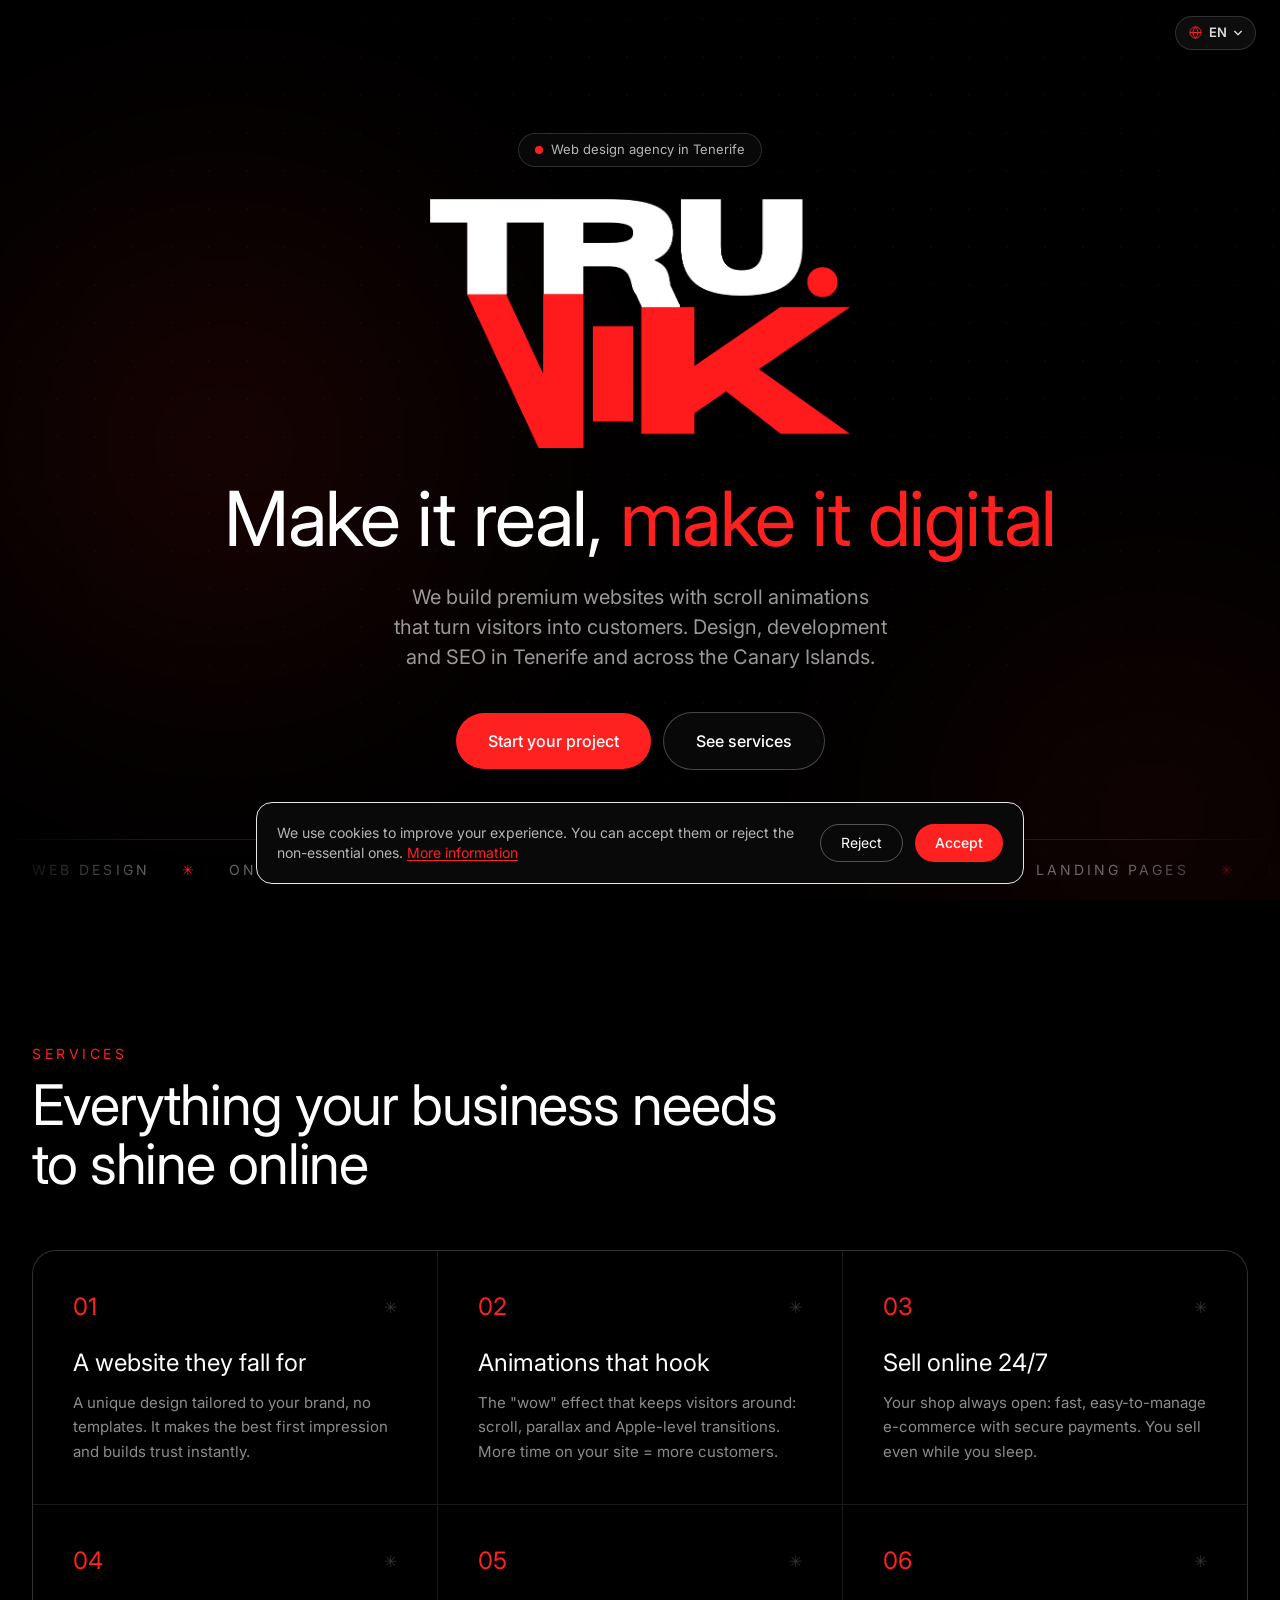
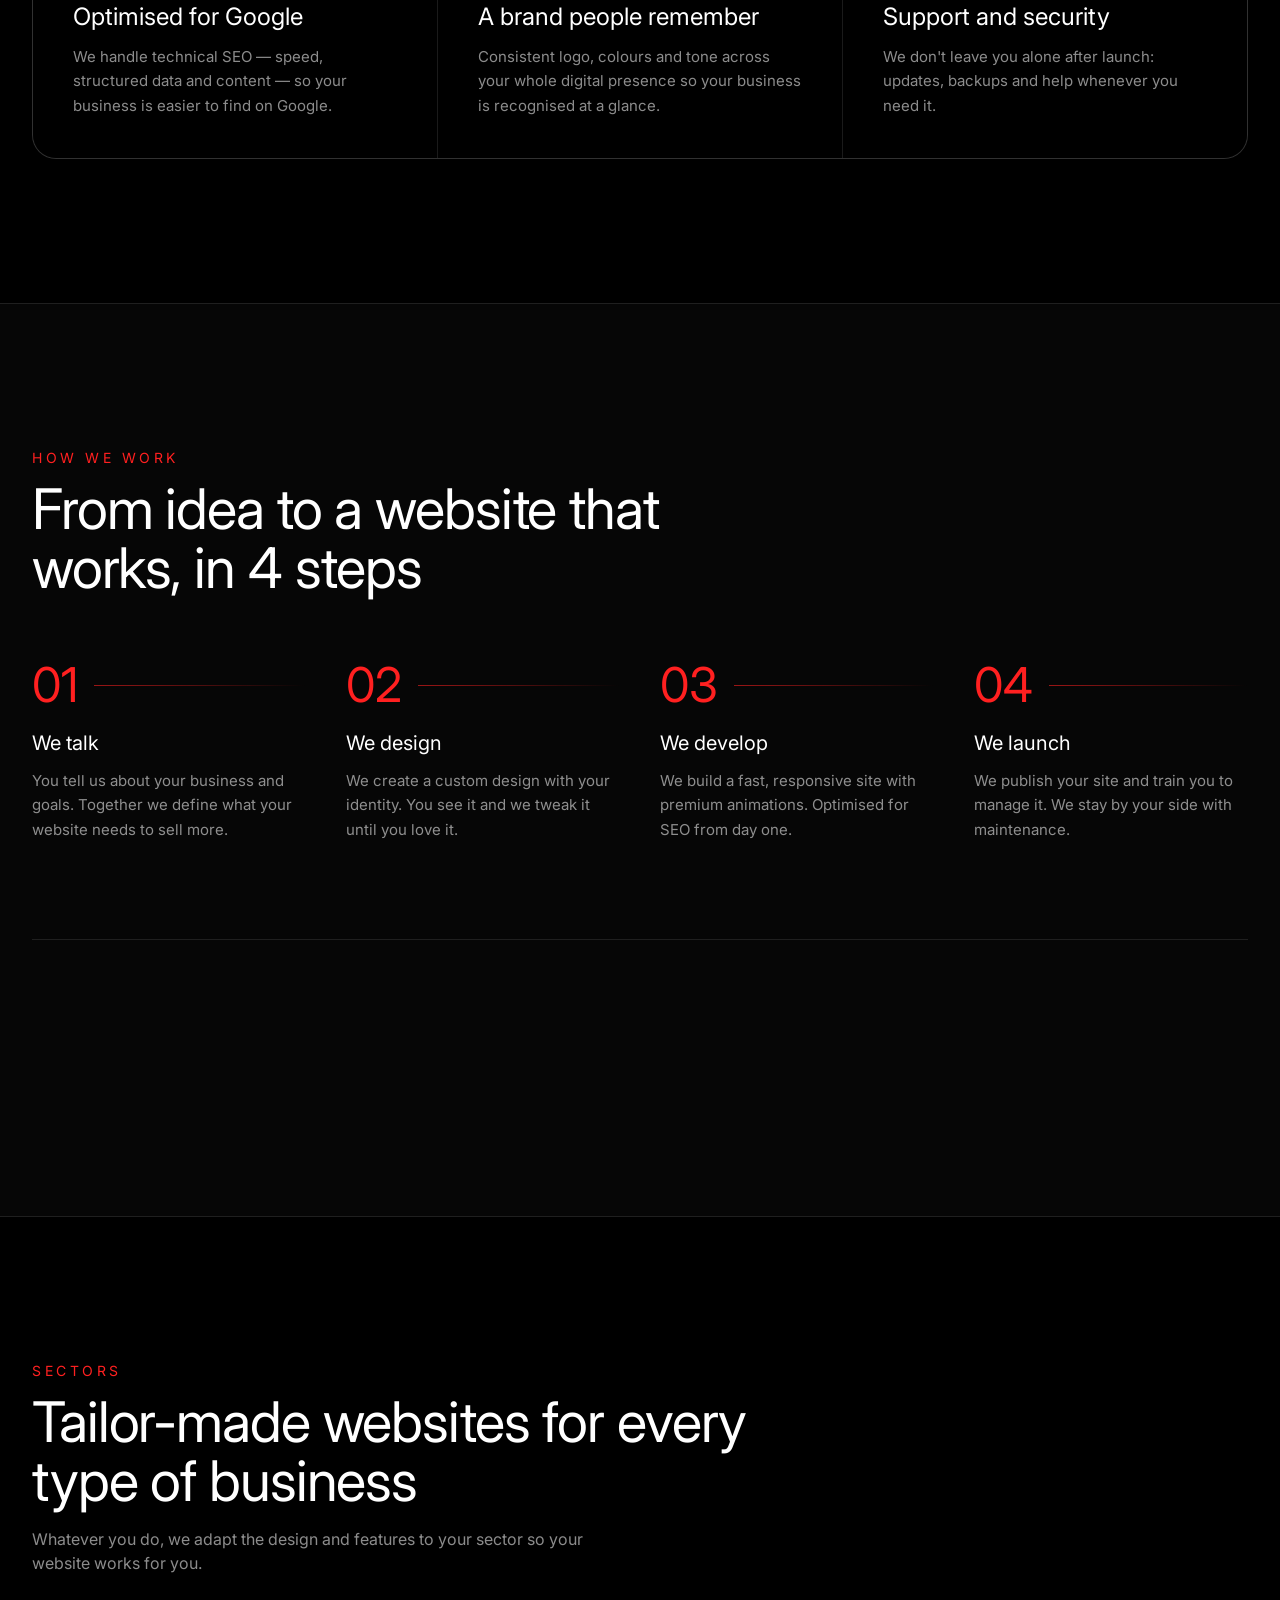
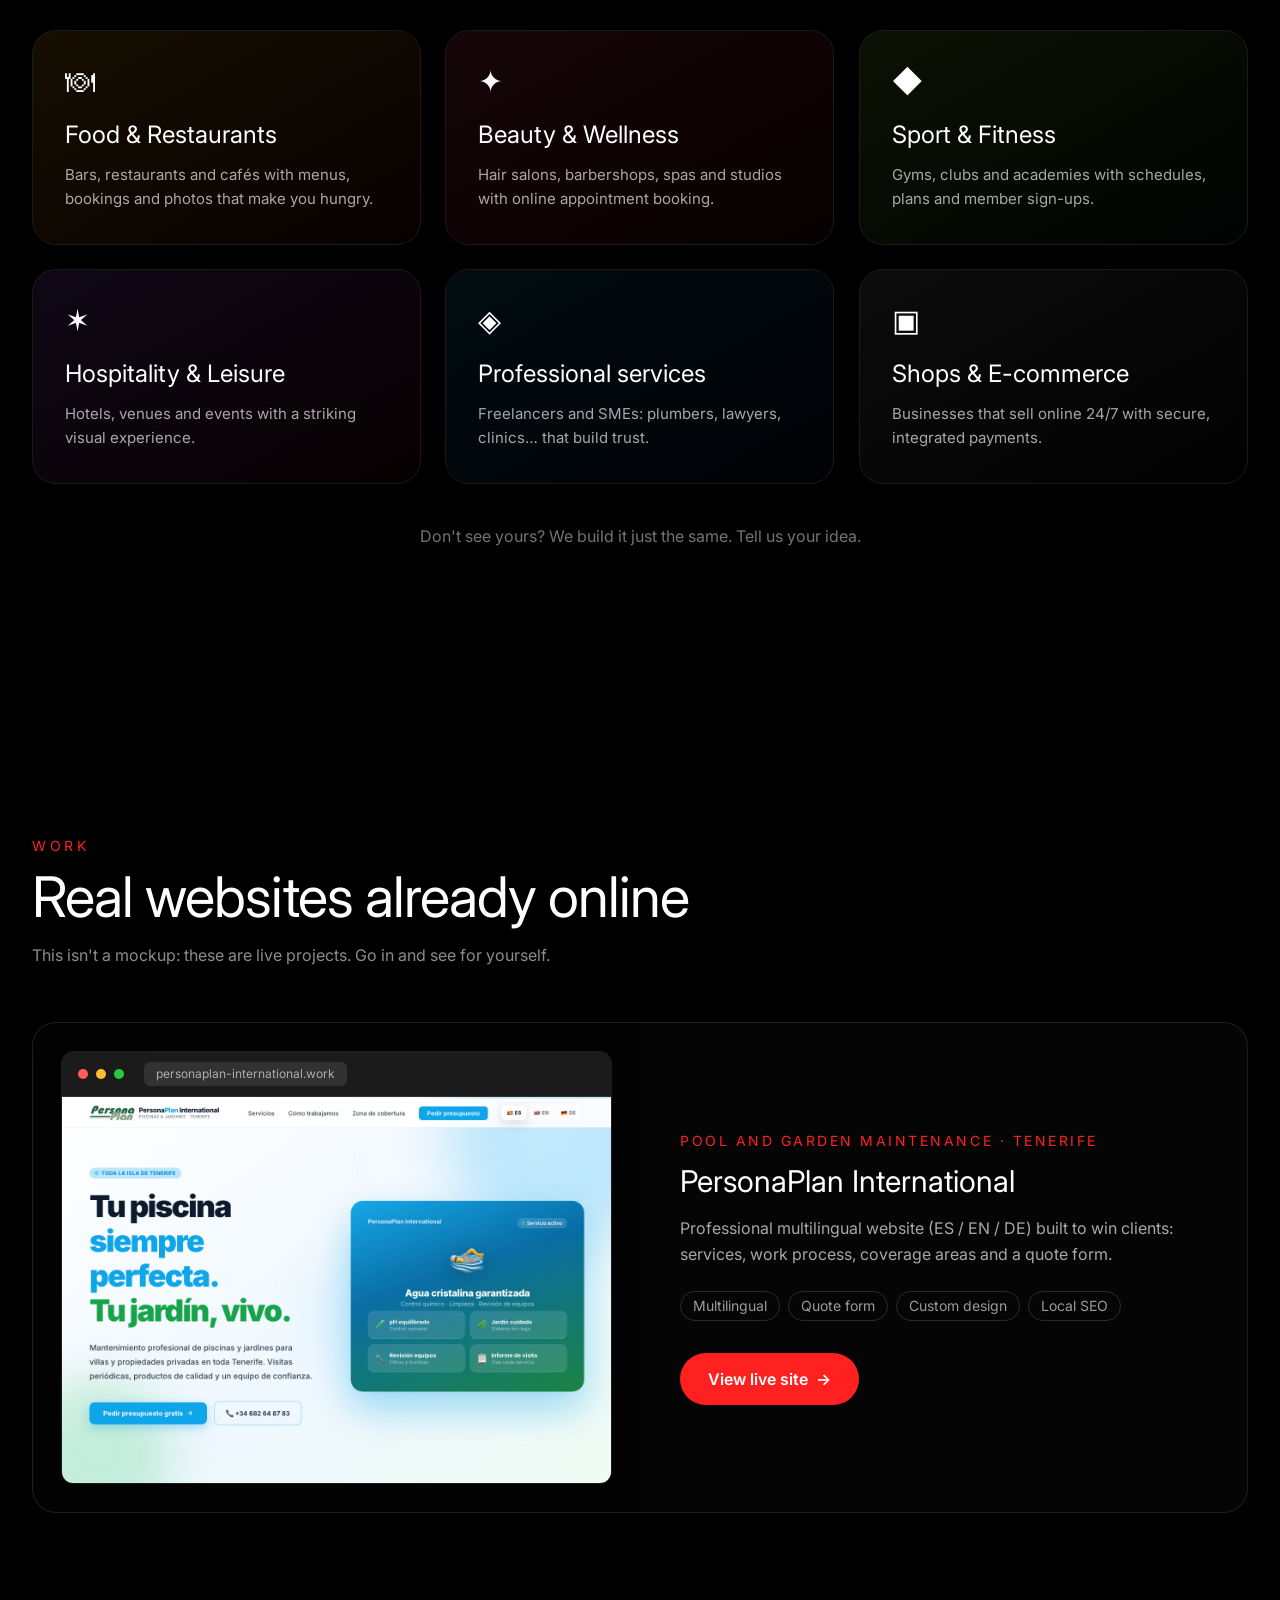
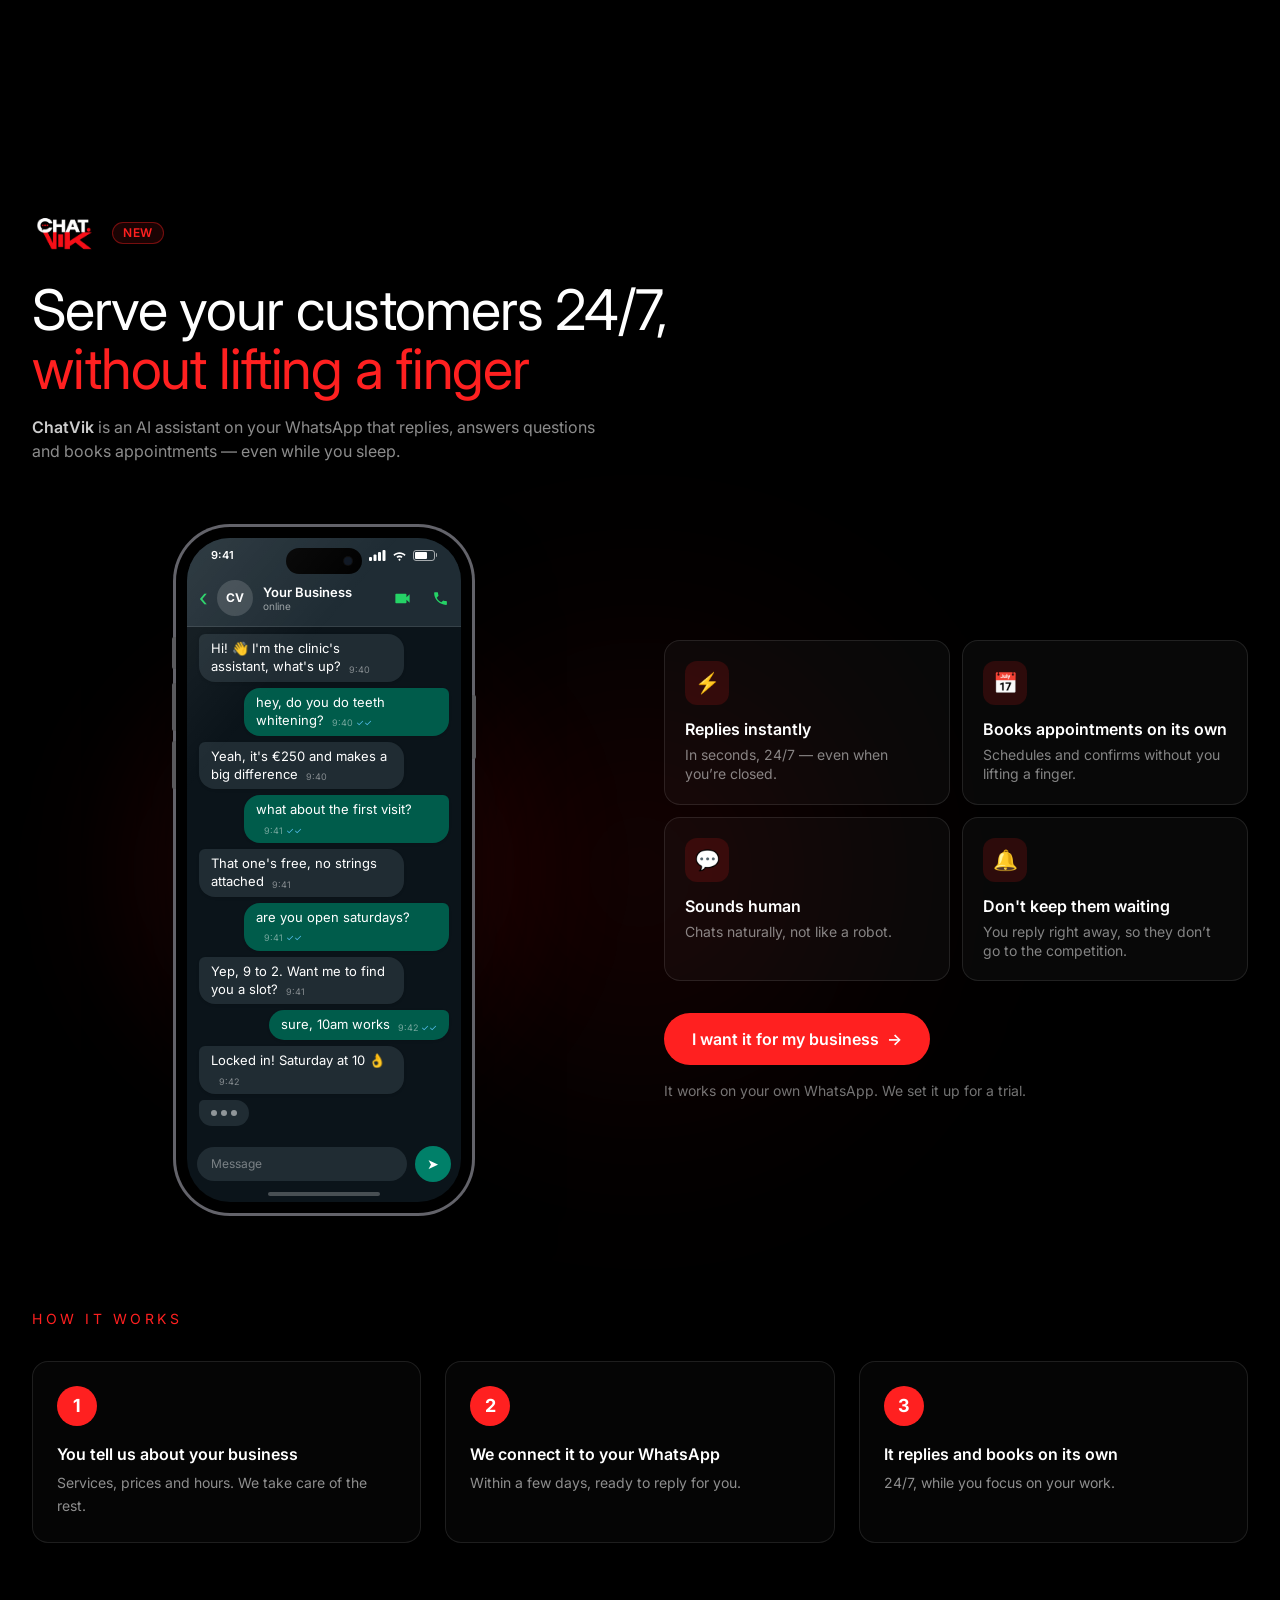
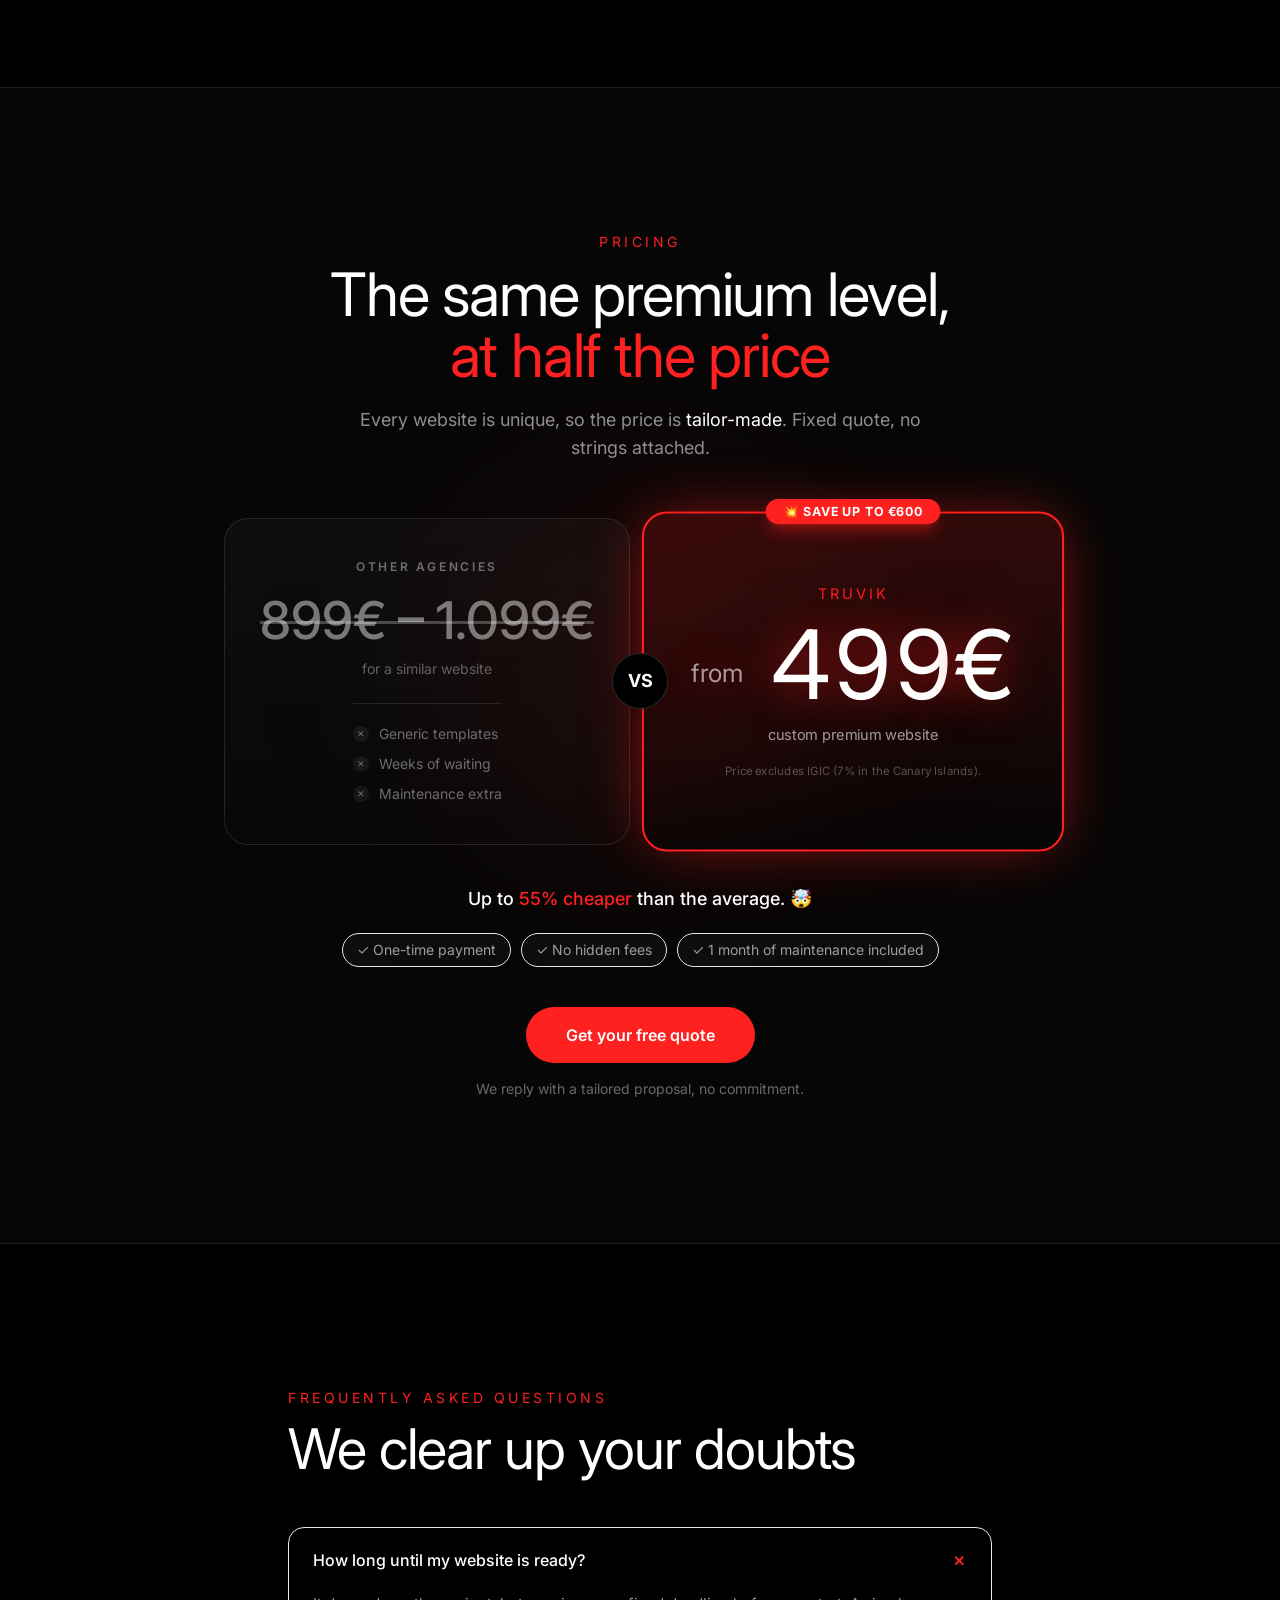
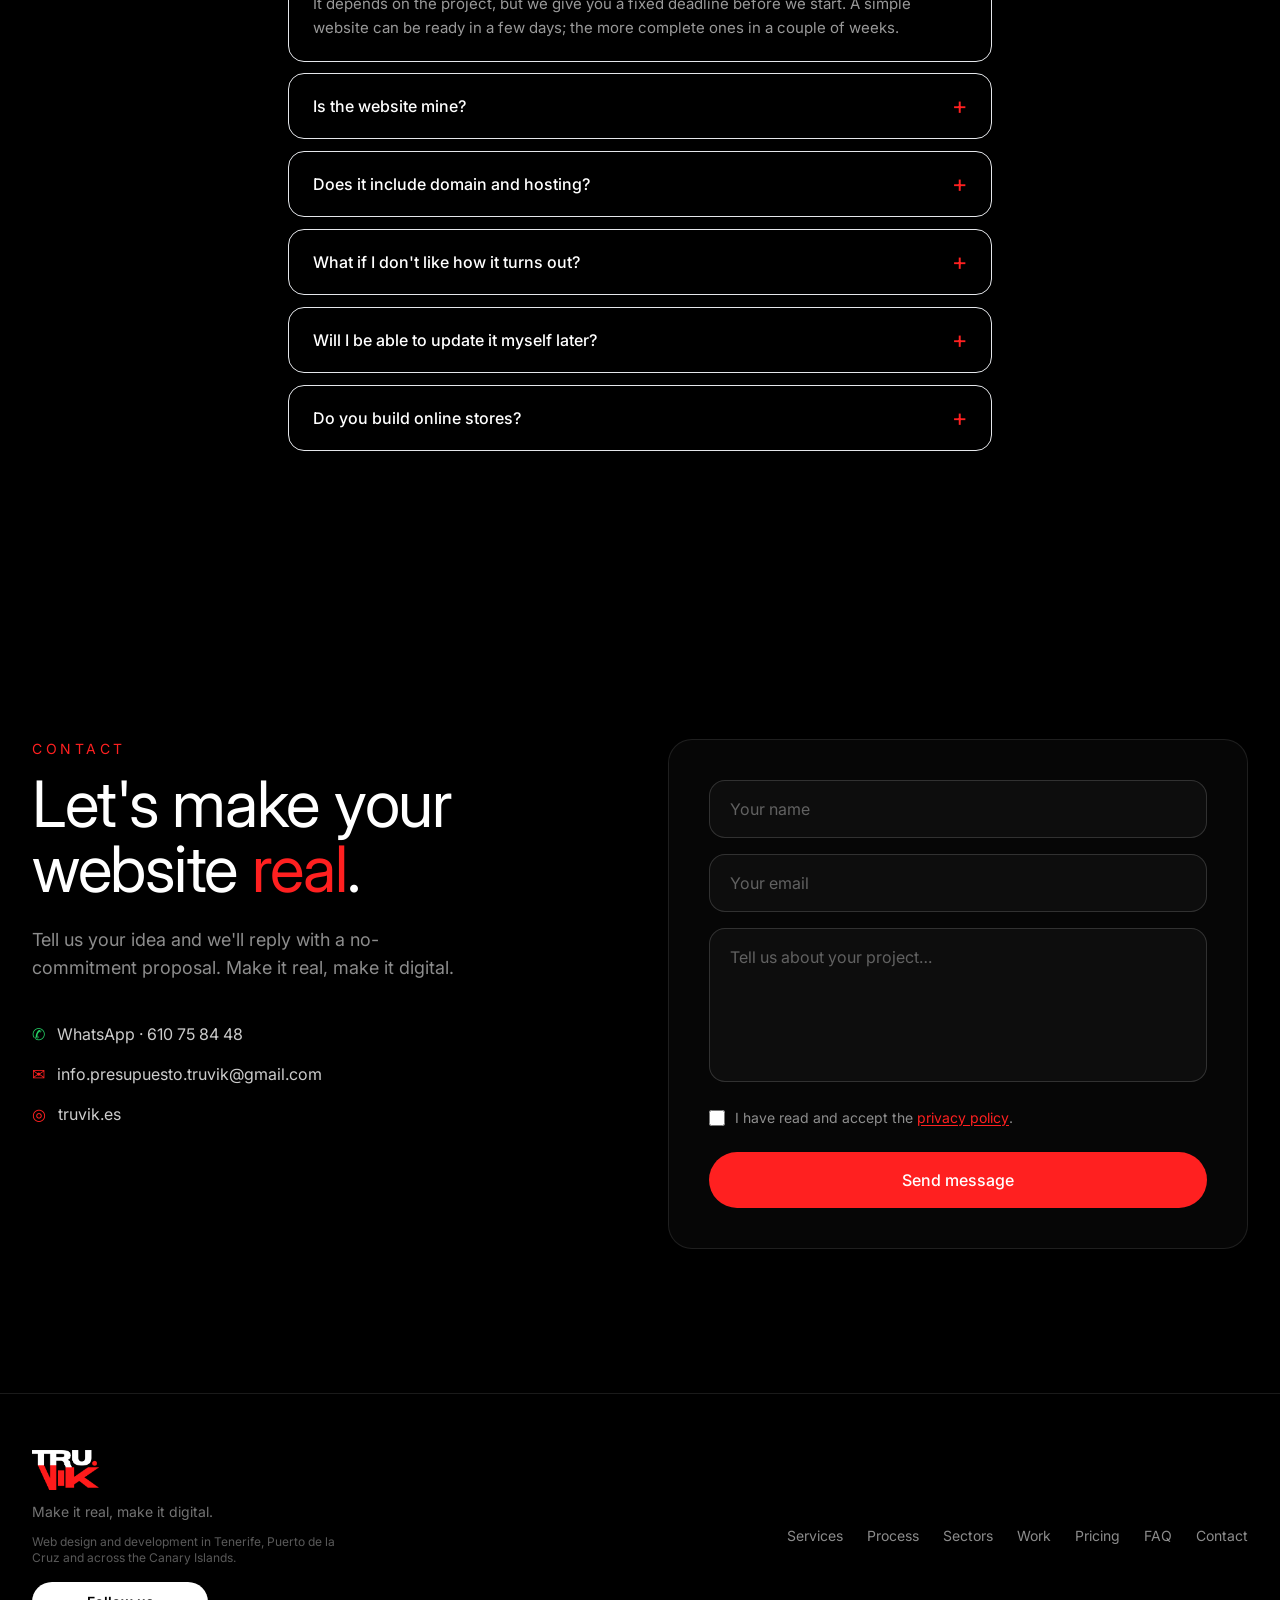
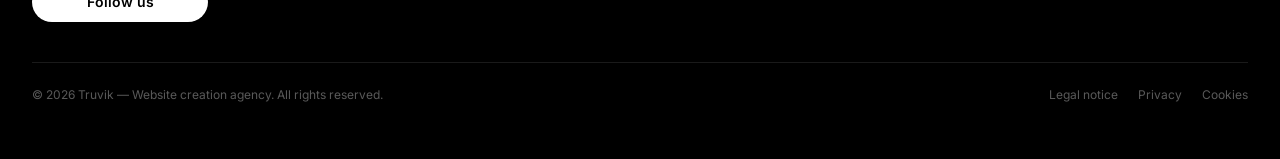
==== index.html @ c058d133 "Web: tipografía Clash Display, sección Precios pulida, chat ChatVik natural, navbar centrado - Fuent" ====
<!doctype html>
<html lang="es">
  <head>
    <meta charset="UTF-8" />
    <meta name="viewport" content="width=device-width, initial-scale=1.0" />
    <meta name="theme-color" content="#000000" />

    <!-- Primary SEO -->
    <title>Truvik — Diseño web en Tenerife | Páginas web premium y SEO en Canarias</title>
    <meta
      name="description"
      content="Truvik, agencia de diseño y desarrollo web en Tenerife y Canarias. Creamos páginas web premium a medida con animaciones de scroll, tiendas online y SEO para que tu negocio destaque y venda más. Hazlo real, hazlo digital."
    />
    <meta
      name="keywords"
      content="diseño web Tenerife, páginas web Tenerife, diseño web Canarias, agencia web Tenerife, desarrollo web Puerto de la Cruz, páginas web para negocios, tiendas online Tenerife, SEO Tenerife, web a medida, Truvik"
    />
    <meta name="geo.region" content="ES-CN" />
    <meta name="geo.placename" content="Tenerife, Canarias" />
    <meta name="author" content="Truvik" />
    <meta name="robots" content="index, follow, max-image-preview:large" />
    <link rel="canonical" href="https://truvik.es/" />

    <!-- Open Graph -->
    <meta property="og:type" content="website" />
    <meta property="og:site_name" content="Truvik" />
    <meta property="og:locale" content="es_ES" />
    <meta property="og:url" content="https://truvik.es/" />
    <meta
      property="og:title"
      content="Truvik — Diseño web en Tenerife | Páginas web premium"
    />
    <meta
      property="og:description"
      content="Páginas web a medida con animaciones de scroll, tiendas online y SEO en Tenerife y Canarias. Hazlo real, hazlo digital."
    />
    <meta property="og:image" content="https://truvik.es/logo.png" />
    <meta property="og:image:alt" content="Logo de Truvik" />

    <!-- Twitter Card -->
    <meta name="twitter:card" content="summary_large_image" />
    <meta
      name="twitter:title"
      content="Truvik — Agencia de creación de páginas web premium"
    />
    <meta
      name="twitter:description"
      content="Webs a medida con animaciones de scroll, tiendas online y SEO. Hazlo real, hazlo digital."
    />
    <meta name="twitter:image" content="https://truvik.es/logo.png" />

    <!-- Icons & manifest -->
    <link rel="icon" href="/favicon.ico?v=5" sizes="any" />
    <link rel="icon" type="image/png" sizes="32x32" href="/favicon-32.png?v=5" />
    <link rel="icon" type="image/png" sizes="192x192" href="/icon-192.png?v=5" />
    <link rel="apple-touch-icon" href="/apple-touch-icon.png?v=5" />
    <link rel="manifest" href="/site.webmanifest" />

    <!-- Fonts: Clash Display (Fontshare, licencia libre) + Inter de respaldo (SIL OFL) -->
    <link rel="preconnect" href="https://fonts.googleapis.com" />
    <link rel="preconnect" href="https://fonts.gstatic.com" crossorigin />
    <link
      rel="stylesheet"
      href="https://fonts.googleapis.com/css2?family=Inter:wght@400;500;600;700;800&display=swap"
    />
    <link
      rel="stylesheet"
      href="https://api.fontshare.com/v2/css?f[]=clash-display@200,300,400,500,600,700&display=swap"
    />

    <!-- Structured data: Organization + ProfessionalService + WebSite -->
    <script type="application/ld+json">
      {
        "@context": "https://schema.org",
        "@graph": [
          {
            "@type": "Organization",
            "@id": "https://truvik.es/#organization",
            "name": "Truvik",
            "legalName": "PersonaPlan International S.L.U.",
            "taxID": "B76749878",
            "url": "https://truvik.es/",
            "logo": "https://truvik.es/logo.png",
            "slogan": "Hazlo real, hazlo digital",
            "description": "Agencia de creación de páginas web premium: diseño web a medida, animaciones de scroll, tiendas online y SEO.",
            "email": "info.presupuesto.truvik@gmail.com",
            "sameAs": [
              "https://www.instagram.com/truvik.es/",
              "https://www.tiktok.com/@truvik.es"
            ],
            "address": {
              "@type": "PostalAddress",
              "streetAddress": "Camino de la Cañada 5",
              "postalCode": "38400",
              "addressLocality": "Puerto de la Cruz",
              "addressRegion": "Santa Cruz de Tenerife",
              "addressCountry": "ES"
            }
          },
          {
            "@type": "ProfessionalService",
            "@id": "https://truvik.es/#service",
            "name": "Truvik — Agencia de diseño web en Tenerife",
            "url": "https://truvik.es/",
            "image": "https://truvik.es/logo.png",
            "priceRange": "€€",
            "areaServed": [
              { "@type": "Place", "name": "Tenerife" },
              { "@type": "Place", "name": "Islas Canarias" },
              { "@type": "Country", "name": "España" }
            ],
            "description": "Agencia de diseño y desarrollo web en Tenerife y Canarias. Creamos páginas web premium con animaciones de scroll que convierten visitas en clientes.",
            "makesOffer": {
              "@type": "Offer",
              "name": "Diseño web a medida",
              "priceSpecification": {
                "@type": "PriceSpecification",
                "minPrice": "499",
                "priceCurrency": "EUR"
              },
              "description": "Webs profesionales a medida desde 499 €."
            }
          },
          {
            "@type": "WebSite",
            "@id": "https://truvik.es/#website",
            "url": "https://truvik.es/",
            "name": "Truvik",
            "publisher": { "@id": "https://truvik.es/#organization" },
            "inLanguage": "es-ES"
          },
          {
            "@type": "FAQPage",
            "@id": "https://truvik.es/#faq",
            "mainEntity": [
              {
                "@type": "Question",
                "name": "¿Cuánto tarda en estar lista mi web?",
                "acceptedAnswer": {
                  "@type": "Answer",
                  "text": "Depende del proyecto, pero te damos un plazo cerrado antes de empezar. Una web sencilla puede estar lista en pocos días; las más completas, en un par de semanas."
                }
              },
              {
                "@type": "Question",
                "name": "¿La web es mía?",
                "acceptedAnswer": {
                  "@type": "Answer",
                  "text": "Sí, 100% tuya. Cuando la entregamos pasa a ser de tu propiedad, sin ataduras ni letra pequeña."
                }
              },
              {
                "@type": "Question",
                "name": "¿Incluye dominio y hosting?",
                "acceptedAnswer": {
                  "@type": "Answer",
                  "text": "Te asesoramos y lo dejamos todo configurado y funcionando. El coste del dominio y el alojamiento va aparte (suele ser pequeño) y siempre a tu nombre."
                }
              },
              {
                "@type": "Question",
                "name": "¿Y si no me gusta cómo queda?",
                "acceptedAnswer": {
                  "@type": "Answer",
                  "text": "Trabajamos con revisiones hasta que te enamore. No publicamos nada sin tu visto bueno."
                }
              },
              {
                "@type": "Question",
                "name": "¿Podré actualizarla yo más adelante?",
                "acceptedAnswer": {
                  "@type": "Answer",
                  "text": "Sí. Te explicamos cómo gestionarla y, además, todos los planes incluyen mantenimiento el primer mes."
                }
              },
              {
                "@type": "Question",
                "name": "¿Hacéis tiendas online?",
                "acceptedAnswer": {
                  "@type": "Answer",
                  "text": "Sí. Con el plan Premium o Personalizado montamos tu e-commerce con pagos seguros e integrados para que vendas 24/7."
                }
              }
            ]
          }
        ]
      }
    </script>
    <script type="module" crossorigin src="/assets/index-CqMladdU.js"></script>
    <link rel="stylesheet" crossorigin href="/assets/index-B2cn_FhV.css">
  </head>
  <body>
    <div id="root"></div>
  </body>
</html>
---- assets/index-B2cn_FhV.css ----
*,:before,:after{--tw-border-spacing-x: 0;--tw-border-spacing-y: 0;--tw-translate-x: 0;--tw-translate-y: 0;--tw-rotate: 0;--tw-skew-x: 0;--tw-skew-y: 0;--tw-scale-x: 1;--tw-scale-y: 1;--tw-pan-x: ;--tw-pan-y: ;--tw-pinch-zoom: ;--tw-scroll-snap-strictness: proximity;--tw-gradient-from-position: ;--tw-gradient-via-position: ;--tw-gradient-to-position: ;--tw-ordinal: ;--tw-slashed-zero: ;--tw-numeric-figure: ;--tw-numeric-spacing: ;--tw-numeric-fraction: ;--tw-ring-inset: ;--tw-ring-offset-width: 0px;--tw-ring-offset-color: #fff;--tw-ring-color: rgb(59 130 246 / .5);--tw-ring-offset-shadow: 0 0 #0000;--tw-ring-shadow: 0 0 #0000;--tw-shadow: 0 0 #0000;--tw-shadow-colored: 0 0 #0000;--tw-blur: ;--tw-brightness: ;--tw-contrast: ;--tw-grayscale: ;--tw-hue-rotate: ;--tw-invert: ;--tw-saturate: ;--tw-sepia: ;--tw-drop-shadow: ;--tw-backdrop-blur: ;--tw-backdrop-brightness: ;--tw-backdrop-contrast: ;--tw-backdrop-grayscale: ;--tw-backdrop-hue-rotate: ;--tw-backdrop-invert: ;--tw-backdrop-opacity: ;--tw-backdrop-saturate: ;--tw-backdrop-sepia: ;--tw-contain-size: ;--tw-contain-layout: ;--tw-contain-paint: ;--tw-contain-style: }::backdrop{--tw-border-spacing-x: 0;--tw-border-spacing-y: 0;--tw-translate-x: 0;--tw-translate-y: 0;--tw-rotate: 0;--tw-skew-x: 0;--tw-skew-y: 0;--tw-scale-x: 1;--tw-scale-y: 1;--tw-pan-x: ;--tw-pan-y: ;--tw-pinch-zoom: ;--tw-scroll-snap-strictness: proximity;--tw-gradient-from-position: ;--tw-gradient-via-position: ;--tw-gradient-to-position: ;--tw-ordinal: ;--tw-slashed-zero: ;--tw-numeric-figure: ;--tw-numeric-spacing: ;--tw-numeric-fraction: ;--tw-ring-inset: ;--tw-ring-offset-width: 0px;--tw-ring-offset-color: #fff;--tw-ring-color: rgb(59 130 246 / .5);--tw-ring-offset-shadow: 0 0 #0000;--tw-ring-shadow: 0 0 #0000;--tw-shadow: 0 0 #0000;--tw-shadow-colored: 0 0 #0000;--tw-blur: ;--tw-brightness: ;--tw-contrast: ;--tw-grayscale: ;--tw-hue-rotate: ;--tw-invert: ;--tw-saturate: ;--tw-sepia: ;--tw-drop-shadow: ;--tw-backdrop-blur: ;--tw-backdrop-brightness: ;--tw-backdrop-contrast: ;--tw-backdrop-grayscale: ;--tw-backdrop-hue-rotate: ;--tw-backdrop-invert: ;--tw-backdrop-opacity: ;--tw-backdrop-saturate: ;--tw-backdrop-sepia: ;--tw-contain-size: ;--tw-contain-layout: ;--tw-contain-paint: ;--tw-contain-style: }*,:before,:after{box-sizing:border-box;border-width:0;border-style:solid;border-color:#e5e7eb}:before,:after{--tw-content: ""}html,:host{line-height:1.5;-webkit-text-size-adjust:100%;-moz-tab-size:4;-o-tab-size:4;tab-size:4;font-family:ui-sans-serif,system-ui,sans-serif,"Apple Color Emoji","Segoe UI Emoji",Segoe UI Symbol,"Noto Color Emoji";font-feature-settings:normal;font-variation-settings:normal;-webkit-tap-highlight-color:transparent}body{margin:0;line-height:inherit}hr{height:0;color:inherit;border-top-width:1px}abbr:where([title]){-webkit-text-decoration:underline dotted;text-decoration:underline dotted}h1,h2,h3,h4,h5,h6{font-size:inherit;font-weight:inherit}a{color:inherit;text-decoration:inherit}b,strong{font-weight:bolder}code,kbd,samp,pre{font-family:ui-monospace,SFMono-Regular,Menlo,Monaco,Consolas,Liberation Mono,Courier New,monospace;font-feature-settings:normal;font-variation-settings:normal;font-size:1em}small{font-size:80%}sub,sup{font-size:75%;line-height:0;position:relative;vertical-align:baseline}sub{bottom:-.25em}sup{top:-.5em}table{text-indent:0;border-color:inherit;border-collapse:collapse}button,input,optgroup,select,textarea{font-family:inherit;font-feature-settings:inherit;font-variation-settings:inherit;font-size:100%;font-weight:inherit;line-height:inherit;letter-spacing:inherit;color:inherit;margin:0;padding:0}button,select{text-transform:none}button,input:where([type=button]),input:where([type=reset]),input:where([type=submit]){-webkit-appearance:button;background-color:transparent;background-image:none}:-moz-focusring{outline:auto}:-moz-ui-invalid{box-shadow:none}progress{vertical-align:baseline}::-webkit-inner-spin-button,::-webkit-outer-spin-button{height:auto}[type=search]{-webkit-appearance:textfield;outline-offset:-2px}::-webkit-search-decoration{-webkit-appearance:none}::-webkit-file-upload-button{-webkit-appearance:button;font:inherit}summary{display:list-item}blockquote,dl,dd,h1,h2,h3,h4,h5,h6,hr,figure,p,pre{margin:0}fieldset{margin:0;padding:0}legend{padding:0}ol,ul,menu{list-style:none;margin:0;padding:0}dialog{padding:0}textarea{resize:vertical}input::-moz-placeholder,textarea::-moz-placeholder{opacity:1;color:#9ca3af}input::placeholder,textarea::placeholder{opacity:1;color:#9ca3af}button,[role=button]{cursor:pointer}:disabled{cursor:default}img,svg,video,canvas,audio,iframe,embed,object{display:block;vertical-align:middle}img,video{max-width:100%;height:auto}[hidden]:where(:not([hidden=until-found])){display:none}.pointer-events-none{pointer-events:none}.\!visible{visibility:visible!important}.visible{visibility:visible}.fixed{position:fixed}.absolute{position:absolute}.relative{position:relative}.inset-0{top:0;right:0;bottom:0;left:0}.inset-x-0{left:0;right:0}.-left-\[4px\]{left:-4px}.-right-\[4px\]{right:-4px}.-top-3\.5{top:-.875rem}.bottom-0{bottom:0}.bottom-6{bottom:1.5rem}.left-0{left:0}.left-1\/2{left:50%}.left-\[-10\%\]{left:-10%}.right-0{right:0}.right-2\.5{right:.625rem}.right-4{right:1rem}.right-6{right:1.5rem}.right-\[-15\%\]{right:-15%}.top-0{top:0}.top-1\/2{top:50%}.top-2\.5{top:.625rem}.top-4{top:1rem}.top-\[10\%\]{top:10%}.top-\[110px\]{top:110px}.top-\[156px\]{top:156px}.top-\[168px\]{top:168px}.top-\[214px\]{top:214px}.top-\[55\%\]{top:55%}.top-\[9px\]{top:9px}.-z-0{z-index:0}.-z-10{z-index:-10}.z-20{z-index:20}.z-30{z-index:30}.z-40{z-index:40}.z-50{z-index:50}.z-\[100\]{z-index:100}.z-\[200\]{z-index:200}.z-\[60\]{z-index:60}.z-\[90\]{z-index:90}.col-start-3{grid-column-start:3}.mx-auto{margin-left:auto;margin-right:auto}.mb-1\.5{margin-bottom:.375rem}.mb-3{margin-bottom:.75rem}.mb-4{margin-bottom:1rem}.mb-8{margin-bottom:2rem}.ml-2{margin-left:.5rem}.ml-2\.5{margin-left:.625rem}.ml-3{margin-left:.75rem}.ml-\[1px\]{margin-left:1px}.mt-0\.5{margin-top:.125rem}.mt-1{margin-top:.25rem}.mt-1\.5{margin-top:.375rem}.mt-10{margin-top:2.5rem}.mt-12{margin-top:3rem}.mt-14{margin-top:3.5rem}.mt-16{margin-top:4rem}.mt-2{margin-top:.5rem}.mt-24{margin-top:6rem}.mt-3{margin-top:.75rem}.mt-4{margin-top:1rem}.mt-5{margin-top:1.25rem}.mt-6{margin-top:1.5rem}.mt-7{margin-top:1.75rem}.mt-8{margin-top:2rem}.block{display:block}.inline-block{display:inline-block}.flex{display:flex}.inline-flex{display:inline-flex}.grid{display:grid}.hidden{display:none}.h-1{height:.25rem}.h-1\.5{height:.375rem}.h-10{height:2.5rem}.h-11{height:2.75rem}.h-12{height:3rem}.h-14{height:3.5rem}.h-16{height:4rem}.h-2{height:.5rem}.h-2\.5{height:.625rem}.h-4{height:1rem}.h-5{height:1.25rem}.h-8{height:2rem}.h-9{height:2.25rem}.h-\[11px\]{height:11px}.h-\[26px\]{height:26px}.h-\[2px\]{height:2px}.h-\[4px\]{height:4px}.h-\[50vmax\]{height:50vmax}.h-\[50vmin\]{height:50vmin}.h-\[55vmax\]{height:55vmax}.h-\[600px\]{height:600px}.h-\[664px\]{height:664px}.h-\[7px\]{height:7px}.h-full{height:100%}.h-max{height:-moz-max-content;height:max-content}.h-px{height:1px}.min-h-screen{min-height:100vh}.w-1\.5{width:.375rem}.w-10{width:2.5rem}.w-11{width:2.75rem}.w-14{width:3.5rem}.w-16{width:4rem}.w-2{width:.5rem}.w-2\.5{width:.625rem}.w-28{width:7rem}.w-4{width:1rem}.w-40{width:10rem}.w-44{width:11rem}.w-6{width:1.5rem}.w-9{width:2.25rem}.w-\[1\.5px\]{width:1.5px}.w-\[200px\]{width:200px}.w-\[22px\]{width:22px}.w-\[296px\]{width:296px}.w-\[300px\]{width:300px}.w-\[460px\]{width:460px}.w-\[4px\]{width:4px}.w-\[50vmax\]{width:50vmax}.w-\[50vmin\]{width:50vmin}.w-\[55vmax\]{width:55vmax}.w-\[600px\]{width:600px}.w-\[70\%\]{width:70%}.w-\[76px\]{width:76px}.w-auto{width:auto}.w-fit{width:-moz-fit-content;width:fit-content}.w-full{width:100%}.max-w-2xl{max-width:42rem}.max-w-3xl{max-width:48rem}.max-w-4xl{max-width:56rem}.max-w-7xl{max-width:80rem}.max-w-\[60vw\]{max-width:60vw}.max-w-\[80vw\]{max-width:80vw}.max-w-\[82\%\]{max-width:82%}.max-w-md{max-width:28rem}.max-w-xl{max-width:36rem}.max-w-xs{max-width:20rem}.flex-1{flex:1 1 0%}.shrink-0{flex-shrink:0}.origin-top-right{transform-origin:top right}.-translate-x-1\/2{--tw-translate-x: -50%;transform:translate(var(--tw-translate-x),var(--tw-translate-y)) rotate(var(--tw-rotate)) skew(var(--tw-skew-x)) skewY(var(--tw-skew-y)) scaleX(var(--tw-scale-x)) scaleY(var(--tw-scale-y))}.-translate-y-1\/2{--tw-translate-y: -50%;transform:translate(var(--tw-translate-x),var(--tw-translate-y)) rotate(var(--tw-rotate)) skew(var(--tw-skew-x)) skewY(var(--tw-skew-y)) scaleX(var(--tw-scale-x)) scaleY(var(--tw-scale-y))}.-translate-y-full{--tw-translate-y: -100%;transform:translate(var(--tw-translate-x),var(--tw-translate-y)) rotate(var(--tw-rotate)) skew(var(--tw-skew-x)) skewY(var(--tw-skew-y)) scaleX(var(--tw-scale-x)) scaleY(var(--tw-scale-y))}.translate-y-0{--tw-translate-y: 0px;transform:translate(var(--tw-translate-x),var(--tw-translate-y)) rotate(var(--tw-rotate)) skew(var(--tw-skew-x)) skewY(var(--tw-skew-y)) scaleX(var(--tw-scale-x)) scaleY(var(--tw-scale-y))}.translate-y-4{--tw-translate-y: 1rem;transform:translate(var(--tw-translate-x),var(--tw-translate-y)) rotate(var(--tw-rotate)) skew(var(--tw-skew-x)) skewY(var(--tw-skew-y)) scaleX(var(--tw-scale-x)) scaleY(var(--tw-scale-y))}.transform{transform:translate(var(--tw-translate-x),var(--tw-translate-y)) rotate(var(--tw-rotate)) skew(var(--tw-skew-x)) skewY(var(--tw-skew-y)) scaleX(var(--tw-scale-x)) scaleY(var(--tw-scale-y))}.animate-\[marquee_32s_linear_infinite\]{animation:marquee 32s linear infinite}@keyframes pulse{50%{opacity:.5}}.animate-pulse{animation:pulse 2s cubic-bezier(.4,0,.6,1) infinite}.select-none{-webkit-user-select:none;-moz-user-select:none;user-select:none}.resize-none{resize:none}.resize{resize:both}.grid-cols-2{grid-template-columns:repeat(2,minmax(0,1fr))}.grid-cols-\[auto_1fr_auto\]{grid-template-columns:auto 1fr auto}.flex-col{flex-direction:column}.flex-wrap{flex-wrap:wrap}.items-start{align-items:flex-start}.items-center{align-items:center}.items-stretch{align-items:stretch}.justify-start{justify-content:flex-start}.justify-end{justify-content:flex-end}.justify-center{justify-content:center}.justify-between{justify-content:space-between}.gap-1{gap:.25rem}.gap-1\.5{gap:.375rem}.gap-10{gap:2.5rem}.gap-12{gap:3rem}.gap-14{gap:3.5rem}.gap-2{gap:.5rem}.gap-2\.5{gap:.625rem}.gap-3{gap:.75rem}.gap-4{gap:1rem}.gap-5{gap:1.25rem}.gap-6{gap:1.5rem}.gap-8{gap:2rem}.gap-\[5px\]{gap:5px}.gap-px{gap:1px}.gap-x-5{-moz-column-gap:1.25rem;column-gap:1.25rem}.gap-x-6{-moz-column-gap:1.5rem;column-gap:1.5rem}.gap-y-2{row-gap:.5rem}.gap-y-3{row-gap:.75rem}.space-y-4>:not([hidden])~:not([hidden]){--tw-space-y-reverse: 0;margin-top:calc(1rem * calc(1 - var(--tw-space-y-reverse)));margin-bottom:calc(1rem * var(--tw-space-y-reverse))}.justify-self-start{justify-self:start}.justify-self-end{justify-self:end}.justify-self-center{justify-self:center}.overflow-hidden{overflow:hidden}.overflow-y-auto{overflow-y:auto}.overflow-x-hidden{overflow-x:hidden}.truncate{overflow:hidden;text-overflow:ellipsis;white-space:nowrap}.whitespace-nowrap{white-space:nowrap}.text-balance{text-wrap:balance}.rounded-2xl{border-radius:1rem}.rounded-3xl{border-radius:1.5rem}.rounded-\[1px\]{border-radius:1px}.rounded-\[3px\]{border-radius:3px}.rounded-\[40px\]{border-radius:40px}.rounded-\[43px\]{border-radius:43px}.rounded-\[54px\]{border-radius:54px}.rounded-full{border-radius:9999px}.rounded-md{border-radius:.375rem}.rounded-sm{border-radius:.125rem}.rounded-xl{border-radius:.75rem}.rounded-l-sm{border-top-left-radius:.125rem;border-bottom-left-radius:.125rem}.rounded-r-sm{border-top-right-radius:.125rem;border-bottom-right-radius:.125rem}.rounded-tl-md{border-top-left-radius:.375rem}.rounded-tr-md{border-top-right-radius:.375rem}.border{border-width:1px}.border-2{border-width:2px}.border-y{border-top-width:1px;border-bottom-width:1px}.border-b{border-bottom-width:1px}.border-t{border-top-width:1px}.border-transparent{border-color:transparent}.border-truvik-red{--tw-border-opacity: 1;border-color:rgb(255 32 32 / var(--tw-border-opacity, 1))}.border-truvik-red\/40{border-color:#ff202066}.border-truvik-red\/70{border-color:#ff2020b3}.border-white\/10{border-color:#ffffff1a}.border-white\/15{border-color:#ffffff26}.border-white\/20{border-color:#fff3}.border-white\/25{border-color:#ffffff40}.border-white\/30{border-color:#ffffff4d}.border-white\/60{border-color:#fff9}.bg-\[\#005c4b\]{--tw-bg-opacity: 1;background-color:rgb(0 92 75 / var(--tw-bg-opacity, 1))}.bg-\[\#008069\]{--tw-bg-opacity: 1;background-color:rgb(0 128 105 / var(--tw-bg-opacity, 1))}.bg-\[\#0b141a\]{--tw-bg-opacity: 1;background-color:rgb(11 20 26 / var(--tw-bg-opacity, 1))}.bg-\[\#0e1622\]{--tw-bg-opacity: 1;background-color:rgb(14 22 34 / var(--tw-bg-opacity, 1))}.bg-\[\#1b1b1b\]{--tw-bg-opacity: 1;background-color:rgb(27 27 27 / var(--tw-bg-opacity, 1))}.bg-\[\#1f2c34\]{--tw-bg-opacity: 1;background-color:rgb(31 44 52 / var(--tw-bg-opacity, 1))}.bg-\[\#202c33\]{--tw-bg-opacity: 1;background-color:rgb(32 44 51 / var(--tw-bg-opacity, 1))}.bg-\[\#28c840\]{--tw-bg-opacity: 1;background-color:rgb(40 200 64 / var(--tw-bg-opacity, 1))}.bg-\[\#5a5a5d\]{--tw-bg-opacity: 1;background-color:rgb(90 90 93 / var(--tw-bg-opacity, 1))}.bg-\[\#febc2e\]{--tw-bg-opacity: 1;background-color:rgb(254 188 46 / var(--tw-bg-opacity, 1))}.bg-\[\#ff5f57\]{--tw-bg-opacity: 1;background-color:rgb(255 95 87 / var(--tw-bg-opacity, 1))}.bg-black{--tw-bg-opacity: 1;background-color:rgb(0 0 0 / var(--tw-bg-opacity, 1))}.bg-black\/40{background-color:#0006}.bg-black\/50{background-color:#00000080}.bg-black\/70{background-color:#000000b3}.bg-black\/80{background-color:#000c}.bg-black\/85{background-color:#000000d9}.bg-black\/95{background-color:#000000f2}.bg-transparent{background-color:transparent}.bg-truvik-dark{--tw-bg-opacity: 1;background-color:rgb(10 10 10 / var(--tw-bg-opacity, 1))}.bg-truvik-dark\/60{background-color:#0a0a0a99}.bg-truvik-dark\/95{background-color:#0a0a0af2}.bg-truvik-red{--tw-bg-opacity: 1;background-color:rgb(255 32 32 / var(--tw-bg-opacity, 1))}.bg-truvik-red\/10{background-color:#ff20201a}.bg-truvik-red\/15{background-color:#ff202026}.bg-truvik-red\/\[0\.08\]{background-color:#ff202014}.bg-white{--tw-bg-opacity: 1;background-color:rgb(255 255 255 / var(--tw-bg-opacity, 1))}.bg-white\/10{background-color:#ffffff1a}.bg-white\/15{background-color:#ffffff26}.bg-white\/25{background-color:#ffffff40}.bg-white\/50{background-color:#ffffff80}.bg-white\/60{background-color:#fff9}.bg-white\/\[0\.02\]{background-color:#ffffff05}.bg-white\/\[0\.03\]{background-color:#ffffff08}.bg-white\/\[0\.05\]{background-color:#ffffff0d}.bg-white\/\[0\.06\]{background-color:#ffffff0f}.bg-gradient-to-b{background-image:linear-gradient(to bottom,var(--tw-gradient-stops))}.bg-gradient-to-br{background-image:linear-gradient(to bottom right,var(--tw-gradient-stops))}.bg-gradient-to-r{background-image:linear-gradient(to right,var(--tw-gradient-stops))}.from-amber-500\/30{--tw-gradient-from: rgb(245 158 11 / .3) var(--tw-gradient-from-position);--tw-gradient-to: rgb(245 158 11 / 0) var(--tw-gradient-to-position);--tw-gradient-stops: var(--tw-gradient-from), var(--tw-gradient-to)}.from-lime-400\/25{--tw-gradient-from: rgb(163 230 53 / .25) var(--tw-gradient-from-position);--tw-gradient-to: rgb(163 230 53 / 0) var(--tw-gradient-to-position);--tw-gradient-stops: var(--tw-gradient-from), var(--tw-gradient-to)}.from-purple-500\/30{--tw-gradient-from: rgb(168 85 247 / .3) var(--tw-gradient-from-position);--tw-gradient-to: rgb(168 85 247 / 0) var(--tw-gradient-to-position);--tw-gradient-stops: var(--tw-gradient-from), var(--tw-gradient-to)}.from-rose-500\/30{--tw-gradient-from: rgb(244 63 94 / .3) var(--tw-gradient-from-position);--tw-gradient-to: rgb(244 63 94 / 0) var(--tw-gradient-to-position);--tw-gradient-stops: var(--tw-gradient-from), var(--tw-gradient-to)}.from-sky-500\/25{--tw-gradient-from: rgb(14 165 233 / .25) var(--tw-gradient-from-position);--tw-gradient-to: rgb(14 165 233 / 0) var(--tw-gradient-to-position);--tw-gradient-stops: var(--tw-gradient-from), var(--tw-gradient-to)}.from-truvik-red\/60{--tw-gradient-from: rgb(255 32 32 / .6) var(--tw-gradient-from-position);--tw-gradient-to: rgb(255 32 32 / 0) var(--tw-gradient-to-position);--tw-gradient-stops: var(--tw-gradient-from), var(--tw-gradient-to)}.from-truvik-red\/\[0\.18\]{--tw-gradient-from: rgb(255 32 32 / .18) var(--tw-gradient-from-position);--tw-gradient-to: rgb(255 32 32 / 0) var(--tw-gradient-to-position);--tw-gradient-stops: var(--tw-gradient-from), var(--tw-gradient-to)}.from-white\/\[0\.035\]{--tw-gradient-from: rgb(255 255 255 / .035) var(--tw-gradient-from-position);--tw-gradient-to: rgb(255 255 255 / 0) var(--tw-gradient-to-position);--tw-gradient-stops: var(--tw-gradient-from), var(--tw-gradient-to)}.from-zinc-400\/25{--tw-gradient-from: rgb(161 161 170 / .25) var(--tw-gradient-from-position);--tw-gradient-to: rgb(161 161 170 / 0) var(--tw-gradient-to-position);--tw-gradient-stops: var(--tw-gradient-from), var(--tw-gradient-to)}.to-blue-800\/10{--tw-gradient-to: rgb(30 64 175 / .1) var(--tw-gradient-to-position)}.to-emerald-700\/10{--tw-gradient-to: rgb(4 120 87 / .1) var(--tw-gradient-to-position)}.to-transparent{--tw-gradient-to: transparent var(--tw-gradient-to-position)}.to-truvik-red\/10{--tw-gradient-to: rgb(255 32 32 / .1) var(--tw-gradient-to-position)}.to-white\/\[0\.01\]{--tw-gradient-to: rgb(255 255 255 / .01) var(--tw-gradient-to-position)}.to-zinc-700\/10{--tw-gradient-to: rgb(63 63 70 / .1) var(--tw-gradient-to-position)}.object-contain{-o-object-fit:contain;object-fit:contain}.p-1\.5{padding:.375rem}.p-10{padding:2.5rem}.p-5{padding:1.25rem}.p-6{padding:1.5rem}.p-7{padding:1.75rem}.p-8{padding:2rem}.p-\[11px\]{padding:11px}.px-10{padding-left:2.5rem;padding-right:2.5rem}.px-2\.5{padding-left:.625rem;padding-right:.625rem}.px-3{padding-left:.75rem;padding-right:.75rem}.px-3\.5{padding-left:.875rem;padding-right:.875rem}.px-4{padding-left:1rem;padding-right:1rem}.px-5{padding-left:1.25rem;padding-right:1.25rem}.px-6{padding-left:1.5rem;padding-right:1.5rem}.px-7{padding-left:1.75rem;padding-right:1.75rem}.px-8{padding-left:2rem;padding-right:2rem}.px-\[1\.5px\]{padding-left:1.5px;padding-right:1.5px}.py-0\.5{padding-top:.125rem;padding-bottom:.125rem}.py-1{padding-top:.25rem;padding-bottom:.25rem}.py-1\.5{padding-top:.375rem;padding-bottom:.375rem}.py-10{padding-top:2.5rem;padding-bottom:2.5rem}.py-14{padding-top:3.5rem;padding-bottom:3.5rem}.py-2{padding-top:.5rem;padding-bottom:.5rem}.py-2\.5{padding-top:.625rem;padding-bottom:.625rem}.py-28{padding-top:7rem;padding-bottom:7rem}.py-3{padding-top:.75rem;padding-bottom:.75rem}.py-3\.5{padding-top:.875rem;padding-bottom:.875rem}.py-4{padding-top:1rem;padding-bottom:1rem}.py-5{padding-top:1.25rem;padding-bottom:1.25rem}.pb-1{padding-bottom:.25rem}.pb-12{padding-bottom:3rem}.pb-2\.5{padding-bottom:.625rem}.pb-4{padding-bottom:1rem}.pb-5{padding-bottom:1.25rem}.pt-1{padding-top:.25rem}.pt-14{padding-top:3.5rem}.pt-28{padding-top:7rem}.pt-5{padding-top:1.25rem}.pt-6{padding-top:1.5rem}.pt-\[42px\]{padding-top:42px}.text-left{text-align:left}.text-center{text-align:center}.align-middle{vertical-align:middle}.align-bottom{vertical-align:bottom}.font-heading{font-family:Clash Display,Inter,Helvetica Neue,Arial,sans-serif}.font-mono{font-family:ui-monospace,SFMono-Regular,Menlo,Monaco,Consolas,Liberation Mono,Courier New,monospace}.text-2xl{font-size:1.5rem;line-height:2rem}.text-3xl{font-size:1.875rem;line-height:2.25rem}.text-4xl{font-size:2.25rem;line-height:2.5rem}.text-5xl{font-size:3rem;line-height:1}.text-\[10px\]{font-size:10px}.text-\[11px\]{font-size:11px}.text-\[12px\]{font-size:12px}.text-\[13px\]{font-size:13px}.text-\[15px\]{font-size:15px}.text-\[9px\]{font-size:9px}.text-base{font-size:1rem;line-height:1.5rem}.text-lg{font-size:1.125rem;line-height:1.75rem}.text-sm{font-size:.875rem;line-height:1.25rem}.text-xl{font-size:1.25rem;line-height:1.75rem}.text-xs{font-size:.75rem;line-height:1rem}.font-bold{font-weight:700}.font-medium{font-weight:500}.font-semibold{font-weight:600}.uppercase{text-transform:uppercase}.tabular-nums{--tw-numeric-spacing: tabular-nums;font-variant-numeric:var(--tw-ordinal) var(--tw-slashed-zero) var(--tw-numeric-figure) var(--tw-numeric-spacing) var(--tw-numeric-fraction)}.leading-none{line-height:1}.leading-relaxed{line-height:1.625}.leading-snug{line-height:1.375}.leading-tight{line-height:1.25}.tracking-\[0\.18em\]{letter-spacing:.18em}.tracking-\[0\.22em\]{letter-spacing:.22em}.tracking-\[0\.25em\]{letter-spacing:.25em}.tracking-\[0\.2em\]{letter-spacing:.2em}.tracking-\[0\.35em\]{letter-spacing:.35em}.tracking-wider{letter-spacing:.05em}.text-\[\#25D366\]{--tw-text-opacity: 1;color:rgb(37 211 102 / var(--tw-text-opacity, 1))}.text-\[\#53bdeb\]{--tw-text-opacity: 1;color:rgb(83 189 235 / var(--tw-text-opacity, 1))}.text-black{--tw-text-opacity: 1;color:rgb(0 0 0 / var(--tw-text-opacity, 1))}.text-truvik-red{--tw-text-opacity: 1;color:rgb(255 32 32 / var(--tw-text-opacity, 1))}.text-white{--tw-text-opacity: 1;color:rgb(255 255 255 / var(--tw-text-opacity, 1))}.text-white\/20{color:#fff3}.text-white\/30{color:#ffffff4d}.text-white\/35{color:#ffffff59}.text-white\/40{color:#fff6}.text-white\/45{color:#ffffff73}.text-white\/50{color:#ffffff80}.text-white\/55{color:#ffffff8c}.text-white\/60{color:#fff9}.text-white\/65{color:#ffffffa6}.text-white\/70{color:#ffffffb3}.text-white\/80{color:#fffc}.text-white\/85{color:#ffffffd9}.underline{text-decoration-line:underline}.line-through{text-decoration-line:line-through}.decoration-white\/25{text-decoration-color:#ffffff40}.decoration-\[3px\]{text-decoration-thickness:3px}.underline-offset-2{text-underline-offset:2px}.placeholder-white\/35::-moz-placeholder{color:#ffffff59}.placeholder-white\/35::placeholder{color:#ffffff59}.accent-truvik-red{accent-color:#ff2020}.opacity-0{opacity:0}.opacity-100{opacity:1}.opacity-60{opacity:.6}.opacity-70{opacity:.7}.opacity-\[0\.4\]{opacity:.4}.opacity-\[0\.5\]{opacity:.5}.shadow{--tw-shadow: 0 1px 3px 0 rgb(0 0 0 / .1), 0 1px 2px -1px rgb(0 0 0 / .1);--tw-shadow-colored: 0 1px 3px 0 var(--tw-shadow-color), 0 1px 2px -1px var(--tw-shadow-color);box-shadow:var(--tw-ring-offset-shadow, 0 0 #0000),var(--tw-ring-shadow, 0 0 #0000),var(--tw-shadow)}.shadow-2xl{--tw-shadow: 0 25px 50px -12px rgb(0 0 0 / .25);--tw-shadow-colored: 0 25px 50px -12px var(--tw-shadow-color);box-shadow:var(--tw-ring-offset-shadow, 0 0 #0000),var(--tw-ring-shadow, 0 0 #0000),var(--tw-shadow)}.shadow-\[0_0_60px_-10px_rgba\(255\,32\,32\,0\.6\)\]{--tw-shadow: 0 0 60px -10px rgba(255,32,32,.6);--tw-shadow-colored: 0 0 60px -10px var(--tw-shadow-color);box-shadow:var(--tw-ring-offset-shadow, 0 0 #0000),var(--tw-ring-shadow, 0 0 #0000),var(--tw-shadow)}.shadow-\[0_45px_100px_-25px_rgba\(0\,0\,0\,0\.95\)\]{--tw-shadow: 0 45px 100px -25px rgba(0,0,0,.95);--tw-shadow-colored: 0 45px 100px -25px var(--tw-shadow-color);box-shadow:var(--tw-ring-offset-shadow, 0 0 #0000),var(--tw-ring-shadow, 0 0 #0000),var(--tw-shadow)}.shadow-\[0_8px_30px_rgba\(255\,32\,32\,0\.5\)\]{--tw-shadow: 0 8px 30px rgba(255,32,32,.5);--tw-shadow-colored: 0 8px 30px var(--tw-shadow-color);box-shadow:var(--tw-ring-offset-shadow, 0 0 #0000),var(--tw-ring-shadow, 0 0 #0000),var(--tw-shadow)}.shadow-lg{--tw-shadow: 0 10px 15px -3px rgb(0 0 0 / .1), 0 4px 6px -4px rgb(0 0 0 / .1);--tw-shadow-colored: 0 10px 15px -3px var(--tw-shadow-color), 0 4px 6px -4px var(--tw-shadow-color);box-shadow:var(--tw-ring-offset-shadow, 0 0 #0000),var(--tw-ring-shadow, 0 0 #0000),var(--tw-shadow)}.shadow-xl{--tw-shadow: 0 20px 25px -5px rgb(0 0 0 / .1), 0 8px 10px -6px rgb(0 0 0 / .1);--tw-shadow-colored: 0 20px 25px -5px var(--tw-shadow-color), 0 8px 10px -6px var(--tw-shadow-color);box-shadow:var(--tw-ring-offset-shadow, 0 0 #0000),var(--tw-ring-shadow, 0 0 #0000),var(--tw-shadow)}.shadow-truvik-red\/40{--tw-shadow-color: rgb(255 32 32 / .4);--tw-shadow: var(--tw-shadow-colored)}.outline-none{outline:2px solid transparent;outline-offset:2px}.ring-1{--tw-ring-offset-shadow: var(--tw-ring-inset) 0 0 0 var(--tw-ring-offset-width) var(--tw-ring-offset-color);--tw-ring-shadow: var(--tw-ring-inset) 0 0 0 calc(1px + var(--tw-ring-offset-width)) var(--tw-ring-color);box-shadow:var(--tw-ring-offset-shadow),var(--tw-ring-shadow),var(--tw-shadow, 0 0 #0000)}.ring-4{--tw-ring-offset-shadow: var(--tw-ring-inset) 0 0 0 var(--tw-ring-offset-width) var(--tw-ring-offset-color);--tw-ring-shadow: var(--tw-ring-inset) 0 0 0 calc(4px + var(--tw-ring-offset-width)) var(--tw-ring-color);box-shadow:var(--tw-ring-offset-shadow),var(--tw-ring-shadow),var(--tw-shadow, 0 0 #0000)}.ring-\[3px\]{--tw-ring-offset-shadow: var(--tw-ring-inset) 0 0 0 var(--tw-ring-offset-width) var(--tw-ring-offset-color);--tw-ring-shadow: var(--tw-ring-inset) 0 0 0 calc(3px + var(--tw-ring-offset-width)) var(--tw-ring-color);box-shadow:var(--tw-ring-offset-shadow),var(--tw-ring-shadow),var(--tw-shadow, 0 0 #0000)}.ring-\[\#63636a\]{--tw-ring-opacity: 1;--tw-ring-color: rgb(99 99 106 / var(--tw-ring-opacity, 1))}.ring-truvik-red\/15{--tw-ring-color: rgb(255 32 32 / .15)}.ring-white\/5{--tw-ring-color: rgb(255 255 255 / .05)}.blur-3xl{--tw-blur: blur(64px);filter:var(--tw-blur) var(--tw-brightness) var(--tw-contrast) var(--tw-grayscale) var(--tw-hue-rotate) var(--tw-invert) var(--tw-saturate) var(--tw-sepia) var(--tw-drop-shadow)}.blur-\[120px\]{--tw-blur: blur(120px);filter:var(--tw-blur) var(--tw-brightness) var(--tw-contrast) var(--tw-grayscale) var(--tw-hue-rotate) var(--tw-invert) var(--tw-saturate) var(--tw-sepia) var(--tw-drop-shadow)}.backdrop-blur-md{--tw-backdrop-blur: blur(12px);-webkit-backdrop-filter:var(--tw-backdrop-blur) var(--tw-backdrop-brightness) var(--tw-backdrop-contrast) var(--tw-backdrop-grayscale) var(--tw-backdrop-hue-rotate) var(--tw-backdrop-invert) var(--tw-backdrop-opacity) var(--tw-backdrop-saturate) var(--tw-backdrop-sepia);backdrop-filter:var(--tw-backdrop-blur) var(--tw-backdrop-brightness) var(--tw-backdrop-contrast) var(--tw-backdrop-grayscale) var(--tw-backdrop-hue-rotate) var(--tw-backdrop-invert) var(--tw-backdrop-opacity) var(--tw-backdrop-saturate) var(--tw-backdrop-sepia)}.backdrop-blur-sm{--tw-backdrop-blur: blur(4px);-webkit-backdrop-filter:var(--tw-backdrop-blur) var(--tw-backdrop-brightness) var(--tw-backdrop-contrast) var(--tw-backdrop-grayscale) var(--tw-backdrop-hue-rotate) var(--tw-backdrop-invert) var(--tw-backdrop-opacity) var(--tw-backdrop-saturate) var(--tw-backdrop-sepia);backdrop-filter:var(--tw-backdrop-blur) var(--tw-backdrop-brightness) var(--tw-backdrop-contrast) var(--tw-backdrop-grayscale) var(--tw-backdrop-hue-rotate) var(--tw-backdrop-invert) var(--tw-backdrop-opacity) var(--tw-backdrop-saturate) var(--tw-backdrop-sepia)}.backdrop-blur-xl{--tw-backdrop-blur: blur(24px);-webkit-backdrop-filter:var(--tw-backdrop-blur) var(--tw-backdrop-brightness) var(--tw-backdrop-contrast) var(--tw-backdrop-grayscale) var(--tw-backdrop-hue-rotate) var(--tw-backdrop-invert) var(--tw-backdrop-opacity) var(--tw-backdrop-saturate) var(--tw-backdrop-sepia);backdrop-filter:var(--tw-backdrop-blur) var(--tw-backdrop-brightness) var(--tw-backdrop-contrast) var(--tw-backdrop-grayscale) var(--tw-backdrop-hue-rotate) var(--tw-backdrop-invert) var(--tw-backdrop-opacity) var(--tw-backdrop-saturate) var(--tw-backdrop-sepia)}.transition{transition-property:color,background-color,border-color,text-decoration-color,fill,stroke,opacity,box-shadow,transform,filter,backdrop-filter;transition-timing-function:cubic-bezier(.4,0,.2,1);transition-duration:.15s}.transition-\[height\]{transition-property:height;transition-timing-function:cubic-bezier(.4,0,.2,1);transition-duration:.15s}.transition-all{transition-property:all;transition-timing-function:cubic-bezier(.4,0,.2,1);transition-duration:.15s}.transition-colors{transition-property:color,background-color,border-color,text-decoration-color,fill,stroke;transition-timing-function:cubic-bezier(.4,0,.2,1);transition-duration:.15s}.transition-opacity{transition-property:opacity;transition-timing-function:cubic-bezier(.4,0,.2,1);transition-duration:.15s}.transition-shadow{transition-property:box-shadow;transition-timing-function:cubic-bezier(.4,0,.2,1);transition-duration:.15s}.transition-transform{transition-property:transform;transition-timing-function:cubic-bezier(.4,0,.2,1);transition-duration:.15s}.duration-200{transition-duration:.2s}.duration-300{transition-duration:.3s}.duration-500{transition-duration:.5s}.duration-700{transition-duration:.7s}.ease-\[cubic-bezier\(0\.16\,1\,0\.3\,1\)\]{transition-timing-function:cubic-bezier(.16,1,.3,1)}.ease-in-out{transition-timing-function:cubic-bezier(.4,0,.2,1)}:root{--font-heading: "Clash Display", "Inter", "Helvetica Neue", Arial, sans-serif;--font-body: "Clash Display", "Inter", "Helvetica Neue", Arial, sans-serif}body{font-family:var(--font-body);background:#000}@keyframes blink{0%,to{opacity:1}50%{opacity:0}}@keyframes rise{0%{opacity:0;transform:translateY(16px)}to{opacity:1;transform:translateY(0)}}.rise{animation:rise .9s cubic-bezier(.16,1,.3,1) both}@keyframes drift1{0%{transform:translate(0) scale(1)}to{transform:translate(12%,8%) scale(1.15)}}@keyframes drift2{0%{transform:translate(0) scale(1.1)}to{transform:translate(-10%,-6%) scale(1)}}@keyframes ctaPulse{0%{box-shadow:0 0 #ff20208c,0 12px 34px -8px #ff202099;transform:scale(1)}70%{box-shadow:0 0 0 20px #ff202000,0 14px 42px -6px #ff2020bf;transform:scale(1.045)}to{box-shadow:0 0 #ff202000,0 12px 34px -8px #ff202099;transform:scale(1)}}.cta-pulse{animation:ctaPulse 2.2s cubic-bezier(.66,0,0,1) infinite}@media (prefers-reduced-motion: reduce){.cta-pulse{animation:none}}@keyframes intrologo{0%{opacity:0;transform:scale(.92) translateY(10px)}to{opacity:1;transform:scale(1) translateY(0)}}@keyframes marquee{0%{transform:translate(0)}to{transform:translate(-100%)}}html{scroll-behavior:smooth}::-moz-selection{background:#ff2020;color:#fff}::selection{background:#ff2020;color:#fff}.hover\:scale-110:hover{--tw-scale-x: 1.1;--tw-scale-y: 1.1;transform:translate(var(--tw-translate-x),var(--tw-translate-y)) rotate(var(--tw-rotate)) skew(var(--tw-skew-x)) skewY(var(--tw-skew-y)) scaleX(var(--tw-scale-x)) scaleY(var(--tw-scale-y))}.hover\:scale-\[1\.02\]:hover{--tw-scale-x: 1.02;--tw-scale-y: 1.02;transform:translate(var(--tw-translate-x),var(--tw-translate-y)) rotate(var(--tw-rotate)) skew(var(--tw-skew-x)) skewY(var(--tw-skew-y)) scaleX(var(--tw-scale-x)) scaleY(var(--tw-scale-y))}.hover\:scale-\[1\.04\]:hover{--tw-scale-x: 1.04;--tw-scale-y: 1.04;transform:translate(var(--tw-translate-x),var(--tw-translate-y)) rotate(var(--tw-rotate)) skew(var(--tw-skew-x)) skewY(var(--tw-skew-y)) scaleX(var(--tw-scale-x)) scaleY(var(--tw-scale-y))}.hover\:border-truvik-red:hover{--tw-border-opacity: 1;border-color:rgb(255 32 32 / var(--tw-border-opacity, 1))}.hover\:border-truvik-red\/40:hover{border-color:#ff202066}.hover\:border-white\/20:hover{border-color:#fff3}.hover\:border-white\/25:hover{border-color:#ffffff40}.hover\:border-white\/40:hover{border-color:#fff6}.hover\:border-white\/60:hover{border-color:#fff9}.hover\:bg-truvik-dark:hover{--tw-bg-opacity: 1;background-color:rgb(10 10 10 / var(--tw-bg-opacity, 1))}.hover\:bg-truvik-red:hover{--tw-bg-opacity: 1;background-color:rgb(255 32 32 / var(--tw-bg-opacity, 1))}.hover\:bg-white\/10:hover{background-color:#ffffff1a}.hover\:text-truvik-red:hover{--tw-text-opacity: 1;color:rgb(255 32 32 / var(--tw-text-opacity, 1))}.hover\:text-white:hover{--tw-text-opacity: 1;color:rgb(255 255 255 / var(--tw-text-opacity, 1))}.hover\:text-white\/80:hover{color:#fffc}.hover\:shadow-\[0_0_80px_-8px_rgba\(255\,32\,32\,0\.75\)\]:hover{--tw-shadow: 0 0 80px -8px rgba(255,32,32,.75);--tw-shadow-colored: 0 0 80px -8px var(--tw-shadow-color);box-shadow:var(--tw-ring-offset-shadow, 0 0 #0000),var(--tw-ring-shadow, 0 0 #0000),var(--tw-shadow)}.hover\:shadow-\[0_10px_40px_-8px_rgba\(255\,32\,32\,0\.7\)\]:hover{--tw-shadow: 0 10px 40px -8px rgba(255,32,32,.7);--tw-shadow-colored: 0 10px 40px -8px var(--tw-shadow-color);box-shadow:var(--tw-ring-offset-shadow, 0 0 #0000),var(--tw-ring-shadow, 0 0 #0000),var(--tw-shadow)}.focus\:border-truvik-red:focus{--tw-border-opacity: 1;border-color:rgb(255 32 32 / var(--tw-border-opacity, 1))}.active\:scale-95:active{--tw-scale-x: .95;--tw-scale-y: .95;transform:translate(var(--tw-translate-x),var(--tw-translate-y)) rotate(var(--tw-rotate)) skew(var(--tw-skew-x)) skewY(var(--tw-skew-y)) scaleX(var(--tw-scale-x)) scaleY(var(--tw-scale-y))}.active\:scale-\[0\.97\]:active{--tw-scale-x: .97;--tw-scale-y: .97;transform:translate(var(--tw-translate-x),var(--tw-translate-y)) rotate(var(--tw-rotate)) skew(var(--tw-skew-x)) skewY(var(--tw-skew-y)) scaleX(var(--tw-scale-x)) scaleY(var(--tw-scale-y))}.active\:duration-100:active{transition-duration:.1s}.disabled\:cursor-not-allowed:disabled{cursor:not-allowed}.disabled\:opacity-60:disabled{opacity:.6}.group:hover .group-hover\:translate-x-1{--tw-translate-x: .25rem;transform:translate(var(--tw-translate-x),var(--tw-translate-y)) rotate(var(--tw-rotate)) skew(var(--tw-skew-x)) skewY(var(--tw-skew-y)) scaleX(var(--tw-scale-x)) scaleY(var(--tw-scale-y))}.group:hover .group-hover\:scale-\[1\.03\]{--tw-scale-x: 1.03;--tw-scale-y: 1.03;transform:translate(var(--tw-translate-x),var(--tw-translate-y)) rotate(var(--tw-rotate)) skew(var(--tw-skew-x)) skewY(var(--tw-skew-y)) scaleX(var(--tw-scale-x)) scaleY(var(--tw-scale-y))}.group:hover .group-hover\:text-truvik-red{--tw-text-opacity: 1;color:rgb(255 32 32 / var(--tw-text-opacity, 1))}.group:hover .group-hover\:opacity-100{opacity:1}@media (prefers-reduced-motion: no-preference){@keyframes bounce{0%,to{transform:translateY(-25%);animation-timing-function:cubic-bezier(.8,0,1,1)}50%{transform:none;animation-timing-function:cubic-bezier(0,0,.2,1)}}.motion-safe\:animate-\[bounce_2\.4s_ease-in-out_infinite\]{animation:bounce 2.4s ease-in-out infinite}@keyframes pulse{50%{opacity:.5}}.motion-safe\:animate-\[pulse_6s_ease-in-out_infinite\]{animation:pulse 6s ease-in-out infinite}}@media (min-width: 640px){.sm\:right-6{right:1.5rem}.sm\:flex{display:flex}.sm\:h-9{height:2.25rem}.sm\:w-\[420px\]{width:420px}.sm\:w-auto{width:auto}.sm\:scale-\[1\.04\]{--tw-scale-x: 1.04;--tw-scale-y: 1.04;transform:translate(var(--tw-translate-x),var(--tw-translate-y)) rotate(var(--tw-rotate)) skew(var(--tw-skew-x)) skewY(var(--tw-skew-y)) scaleX(var(--tw-scale-x)) scaleY(var(--tw-scale-y))}.sm\:grid-cols-2{grid-template-columns:repeat(2,minmax(0,1fr))}.sm\:grid-cols-3{grid-template-columns:repeat(3,minmax(0,1fr))}.sm\:flex-row{flex-direction:row}.sm\:items-center{align-items:center}.sm\:justify-between{justify-content:space-between}.sm\:p-10{padding:2.5rem}.sm\:p-7{padding:1.75rem}.sm\:px-8{padding-left:2rem;padding-right:2rem}.sm\:py-36{padding-top:9rem;padding-bottom:9rem}.sm\:text-2xl{font-size:1.5rem;line-height:2rem}.sm\:text-3xl{font-size:1.875rem;line-height:2.25rem}.sm\:text-5xl{font-size:3rem;line-height:1}}@media (min-width: 768px){.md\:flex{display:flex}.md\:hidden{display:none}.md\:grid-cols-4{grid-template-columns:repeat(4,minmax(0,1fr))}.md\:flex-row{flex-direction:row}.md\:items-start{align-items:flex-start}.md\:justify-between{justify-content:space-between}.md\:text-left{text-align:left}}@media (min-width: 1024px){.lg\:grid-cols-2{grid-template-columns:repeat(2,minmax(0,1fr))}.lg\:grid-cols-3{grid-template-columns:repeat(3,minmax(0,1fr))}.lg\:gap-6{gap:1.5rem}}@media (min-width: 1280px){.xl\:gap-8{gap:2rem}}
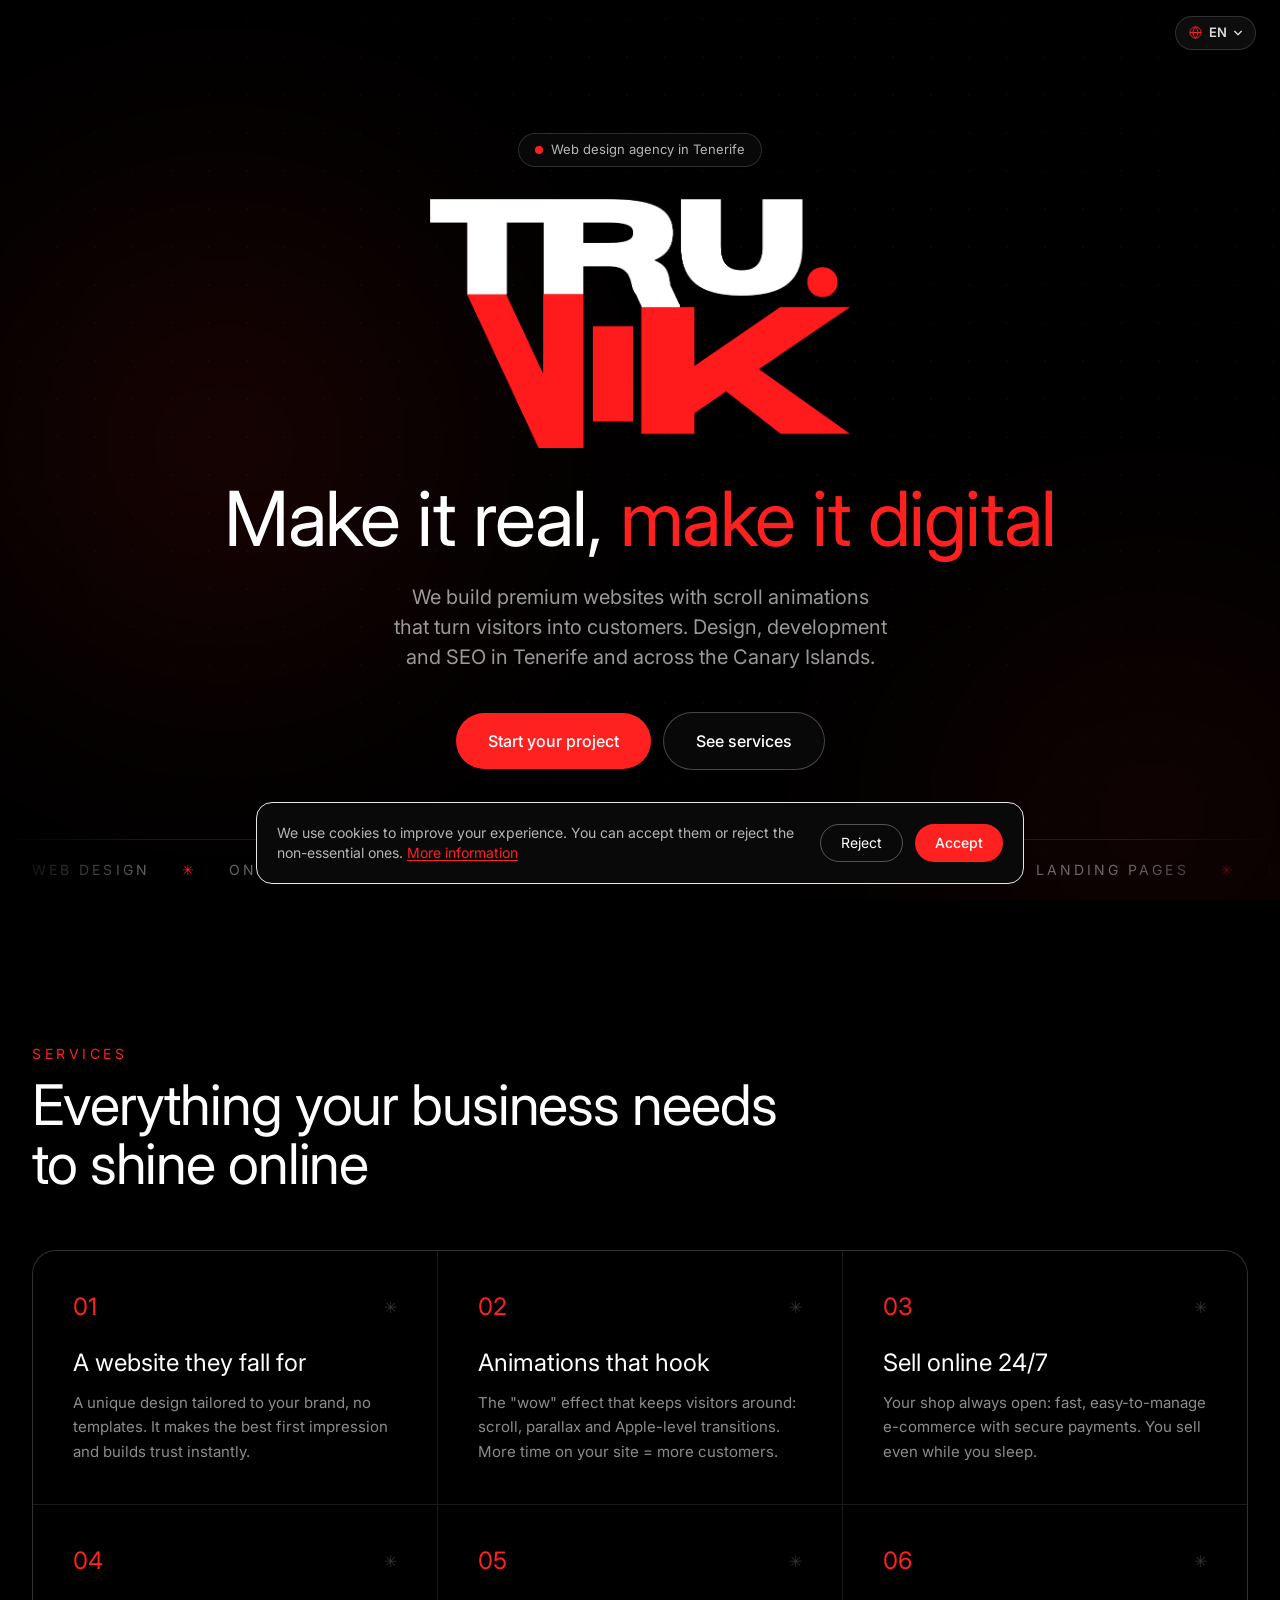
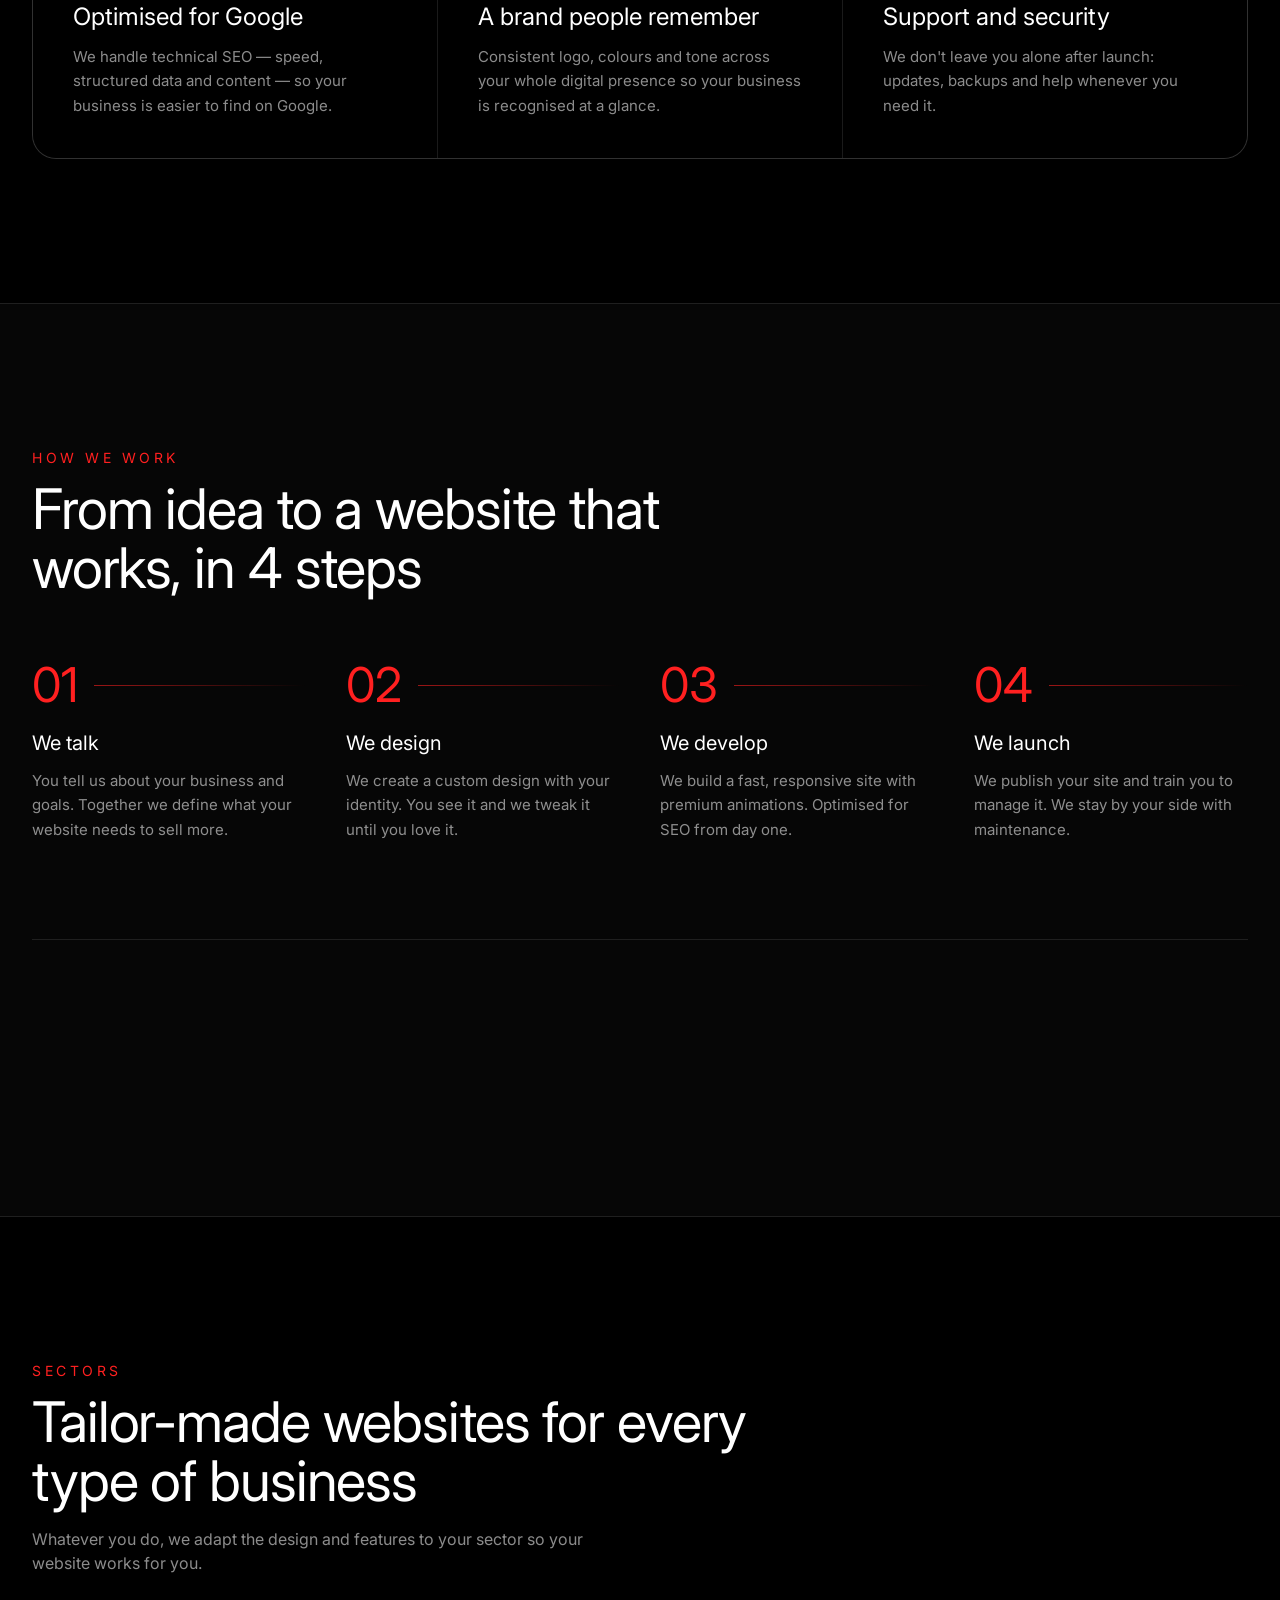
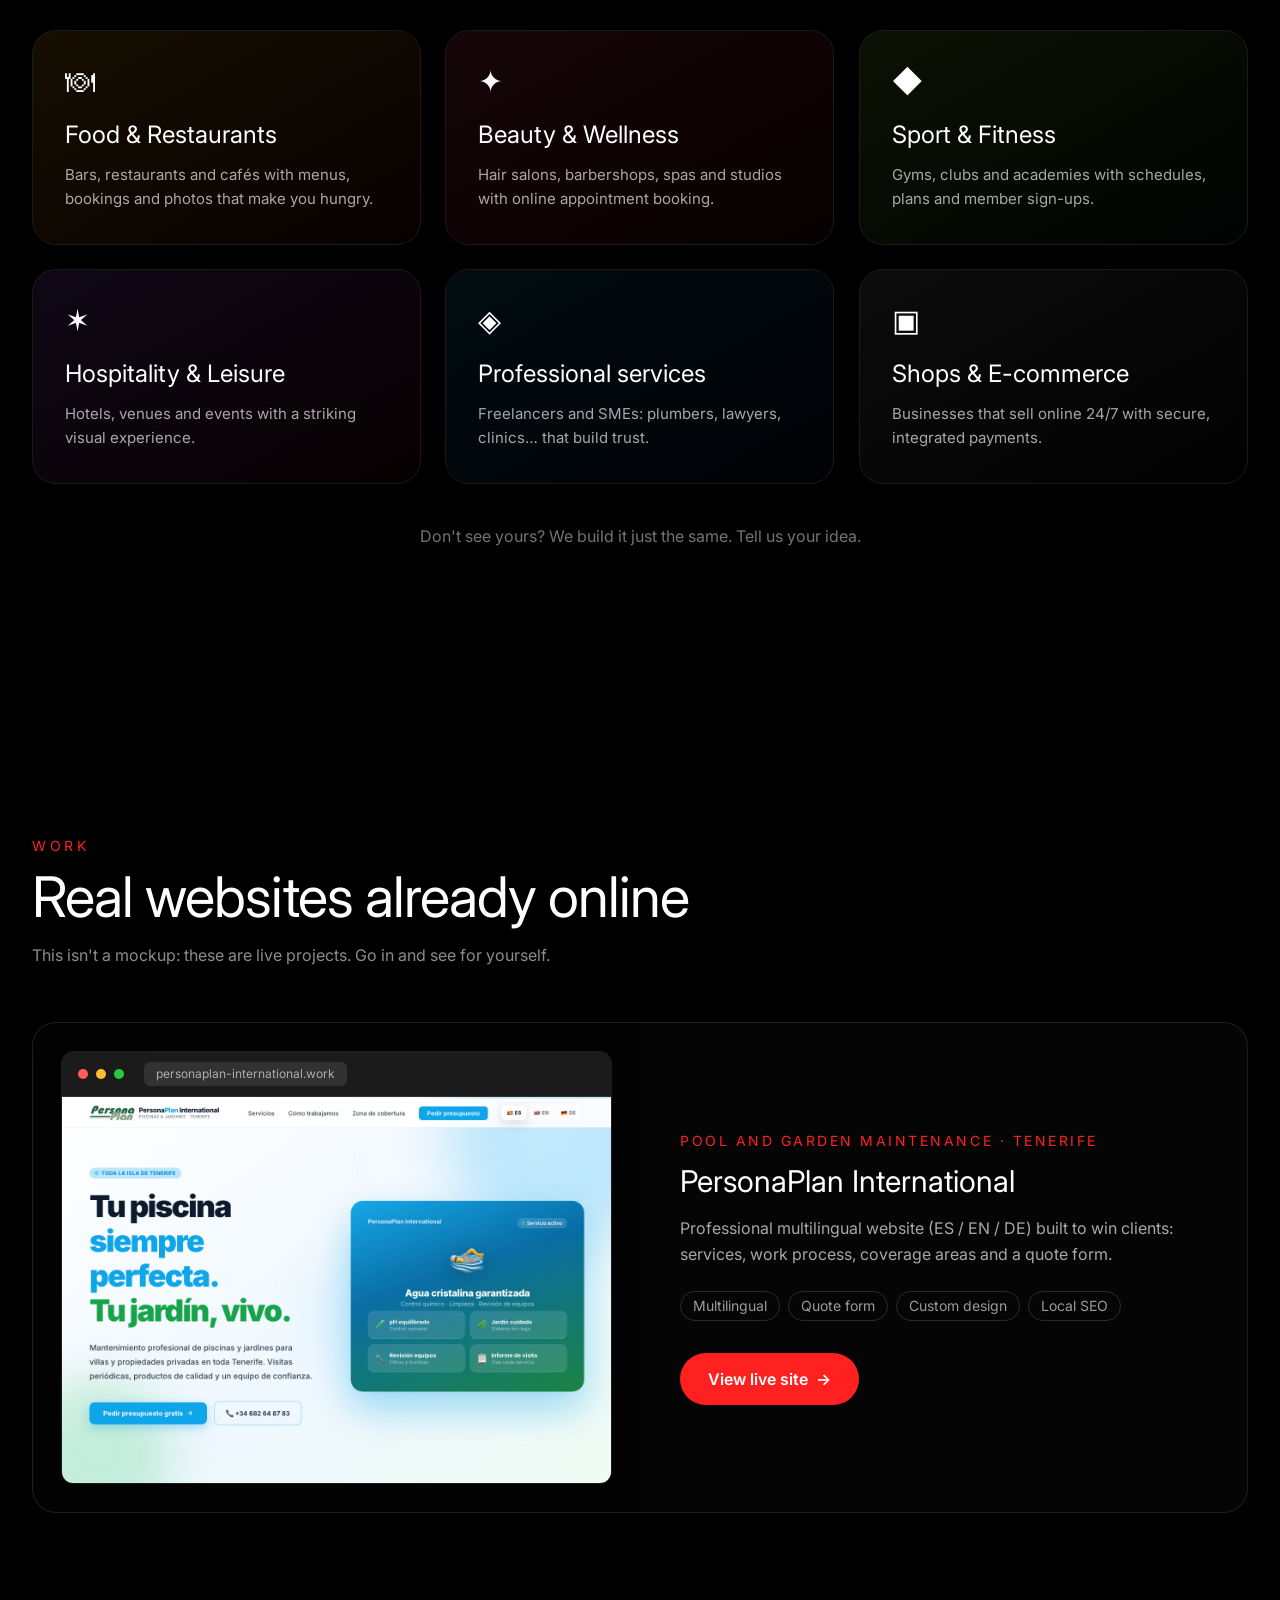
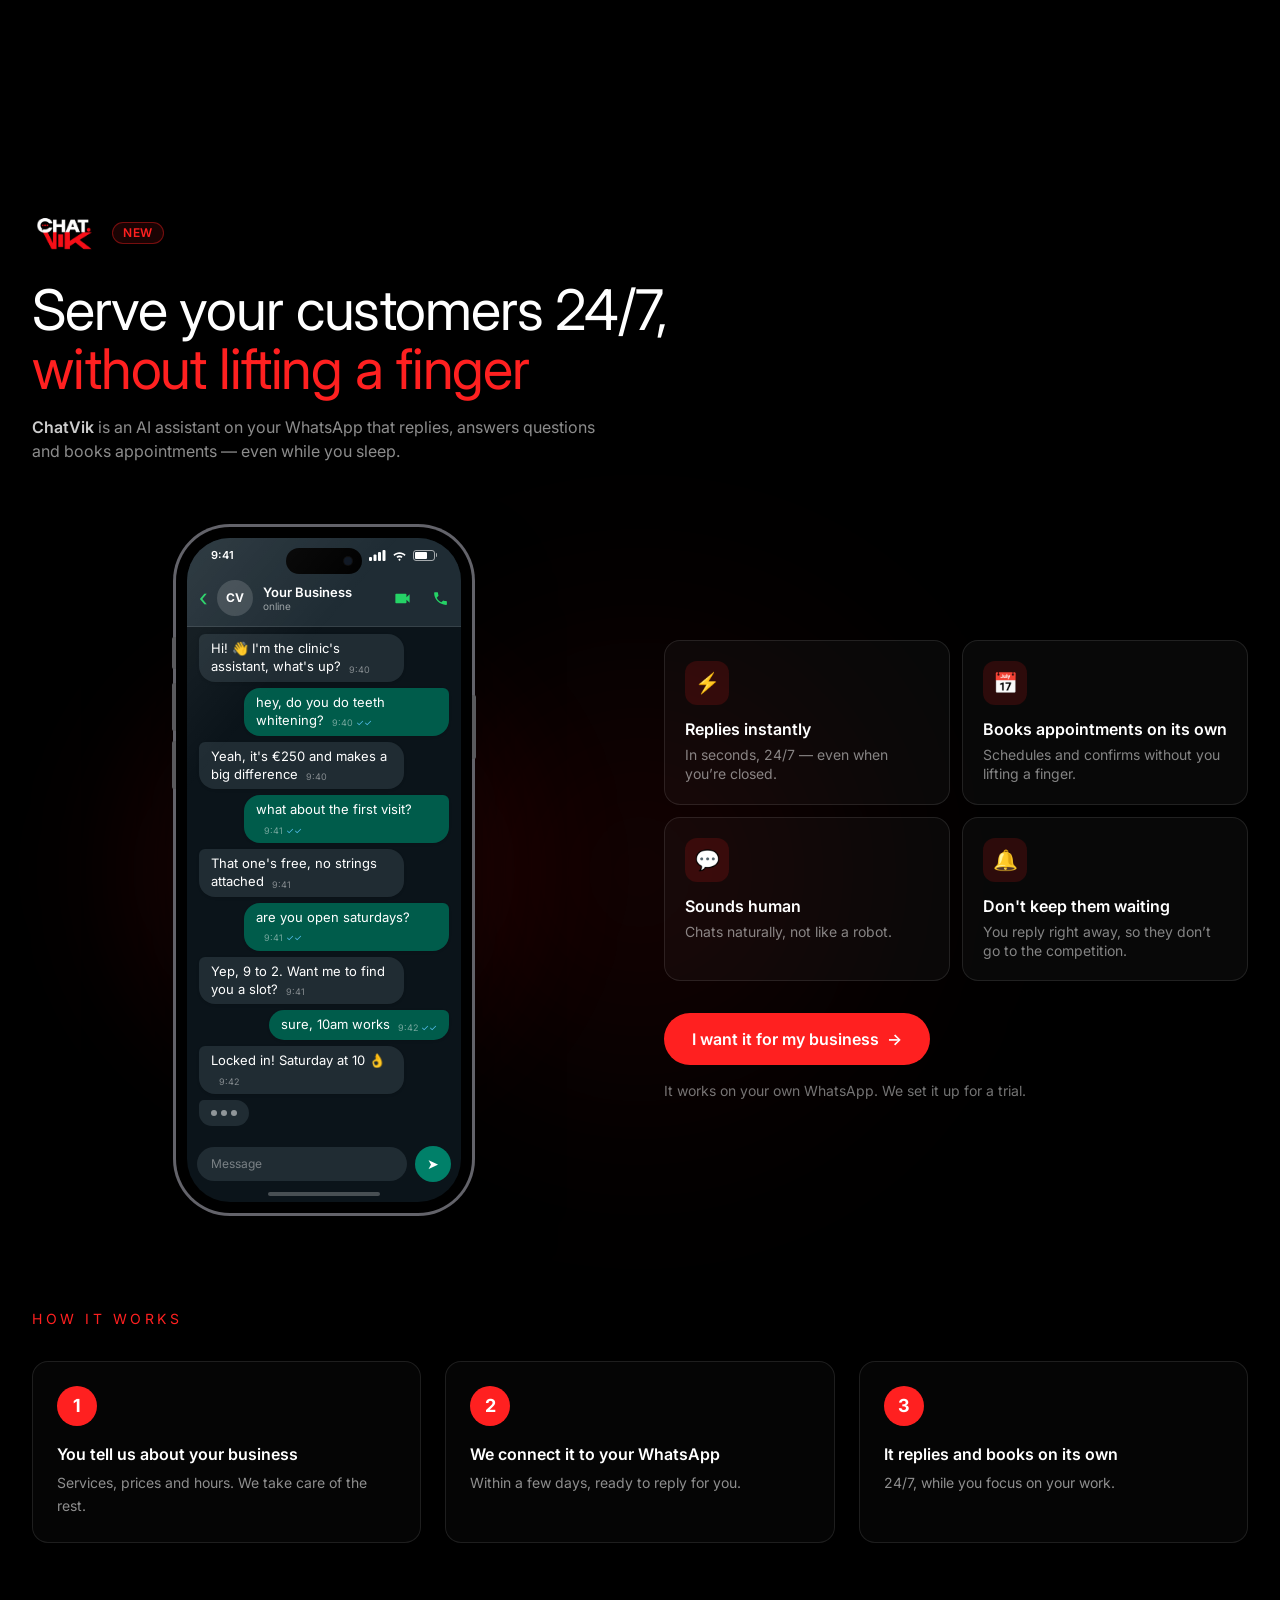
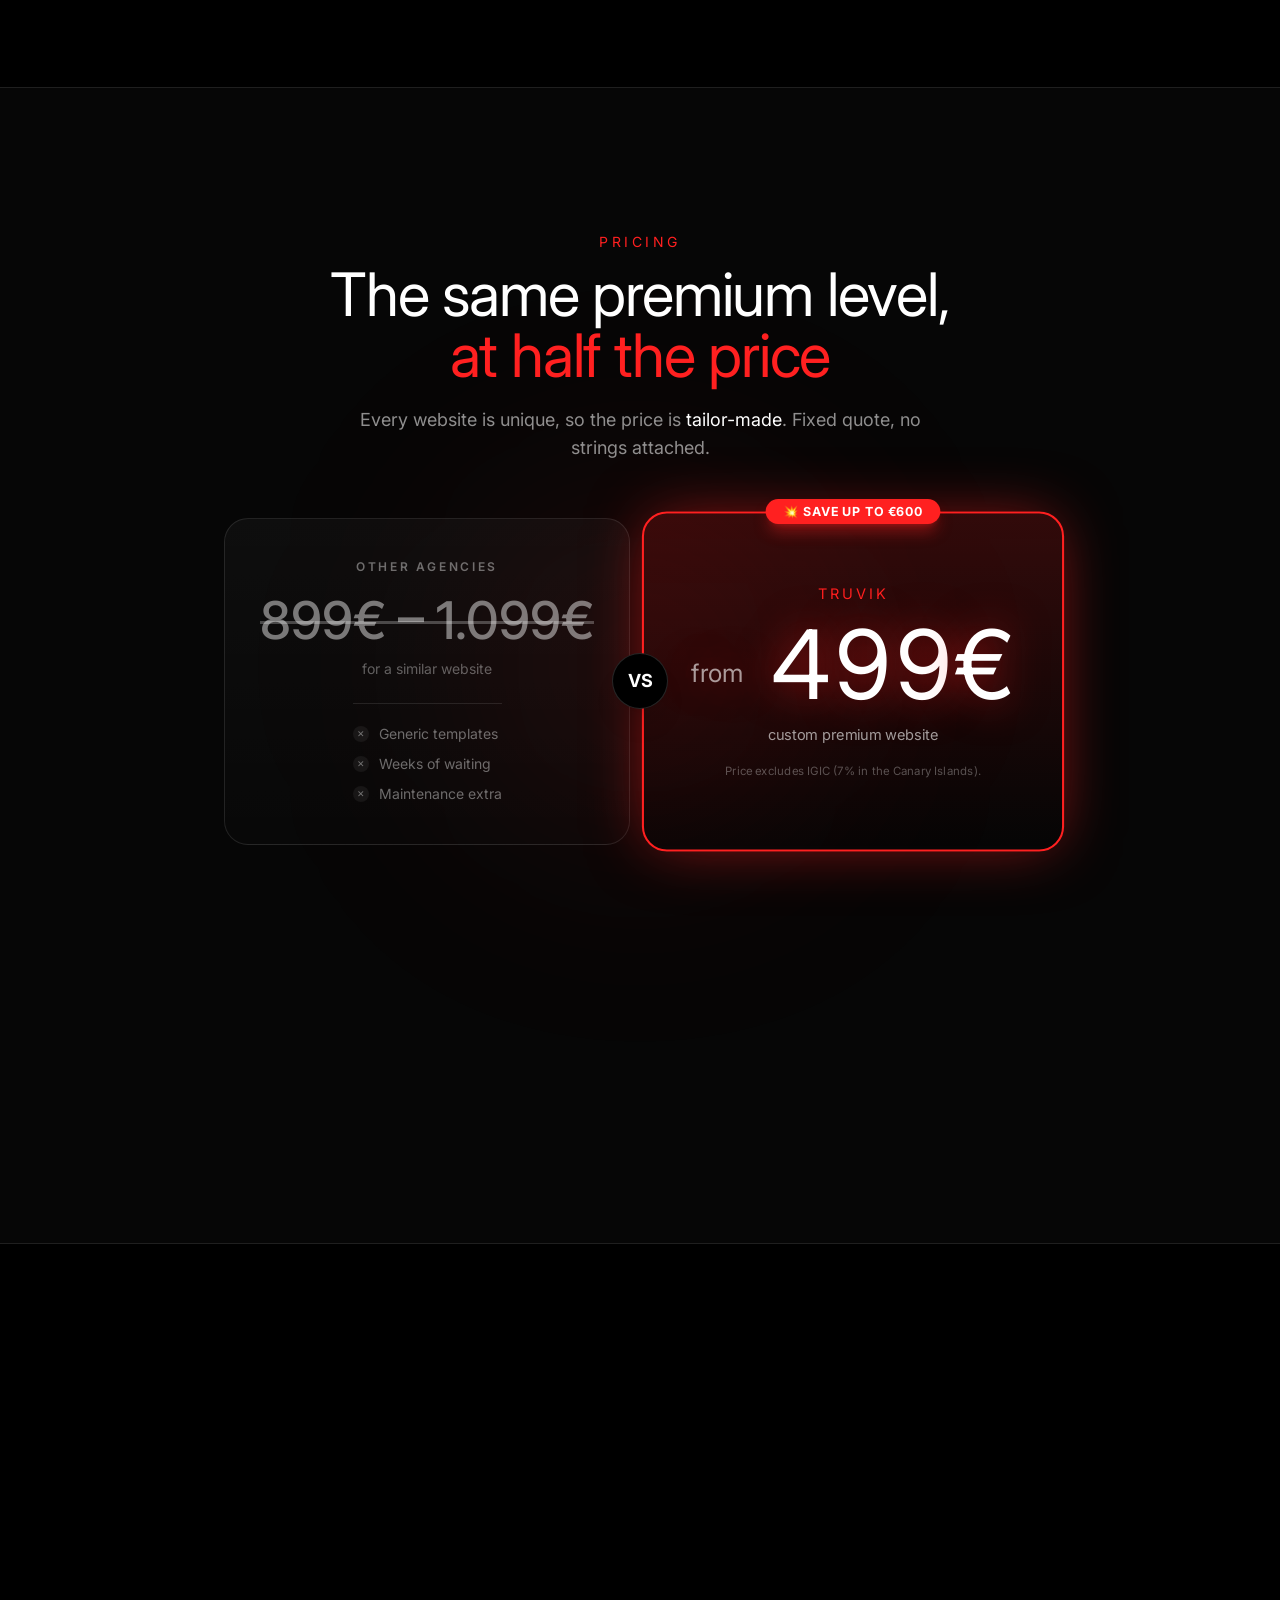
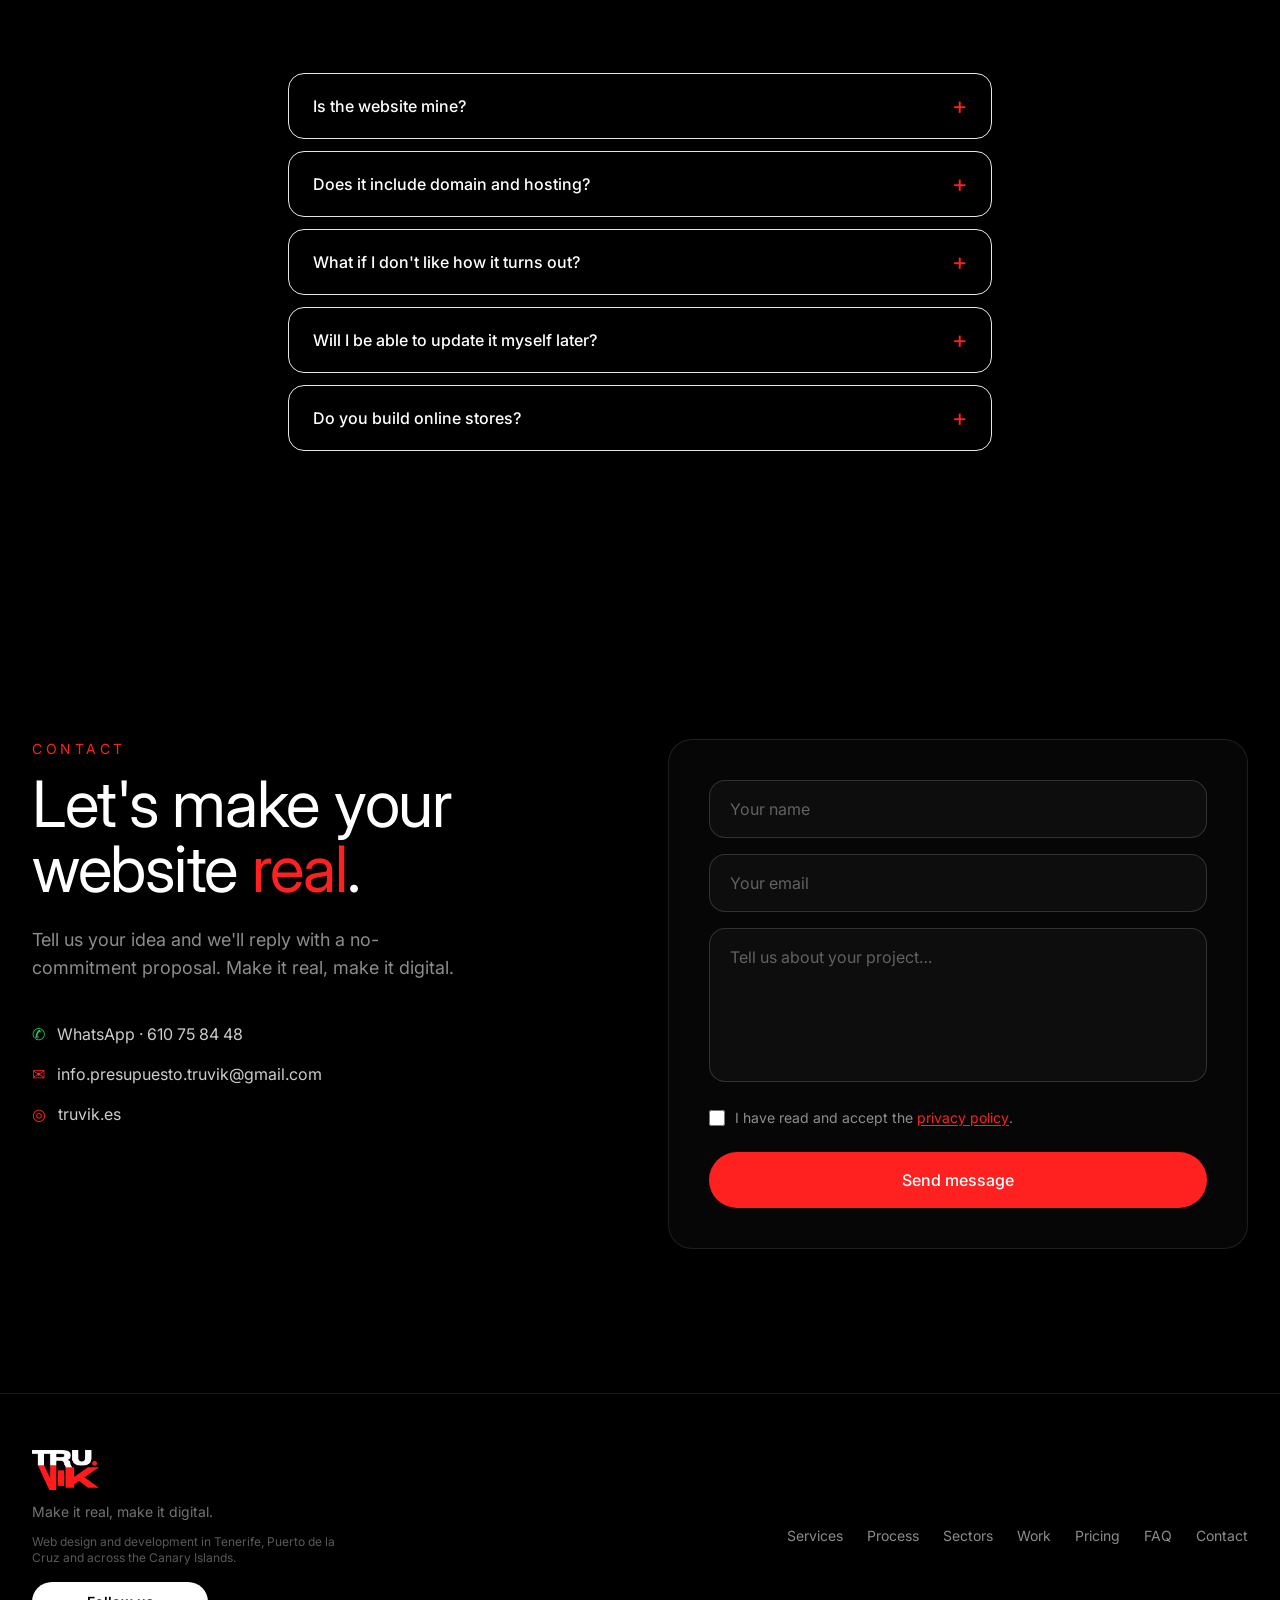
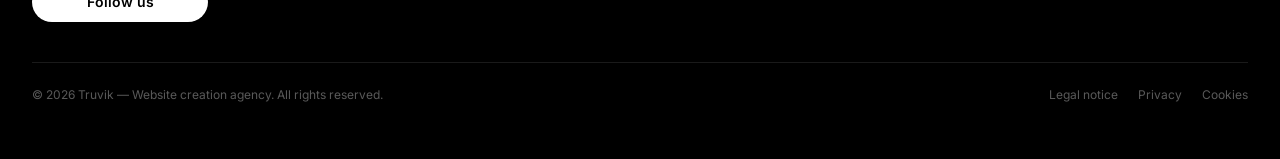
==== commit d7181a6b: "FAQ: quitar referencias a 'planes'/tier Premium — precios ahora a medida Co-Authored-By: Claude Opus" ====
--- a/index.html
+++ b/index.html
@@ -170,7 +170,7 @@
                 "name": "¿Podré actualizarla yo más adelante?",
                 "acceptedAnswer": {
                   "@type": "Answer",
-                  "text": "Sí. Te explicamos cómo gestionarla y, además, todos los planes incluyen mantenimiento el primer mes."
+                  "text": "Sí. Te explicamos cómo gestionarla y, además, el primer mes de mantenimiento va incluido siempre."
                 }
               },
               {
@@ -178,7 +178,7 @@
                 "name": "¿Hacéis tiendas online?",
                 "acceptedAnswer": {
                   "@type": "Answer",
-                  "text": "Sí. Con el plan Premium o Personalizado montamos tu e-commerce con pagos seguros e integrados para que vendas 24/7."
+                  "text": "Sí. Si tu web lo necesita, montamos tu e-commerce con pagos seguros e integrados para que vendas 24/7."
                 }
               }
             ]
@@ -186,7 +186,7 @@
         ]
       }
     </script>
-    <script type="module" crossorigin src="/assets/index-CqMladdU.js"></script>
+    <script type="module" crossorigin src="/assets/index-DMS0WMnz.js"></script>
     <link rel="stylesheet" crossorigin href="/assets/index-B2cn_FhV.css">
   </head>
   <body>
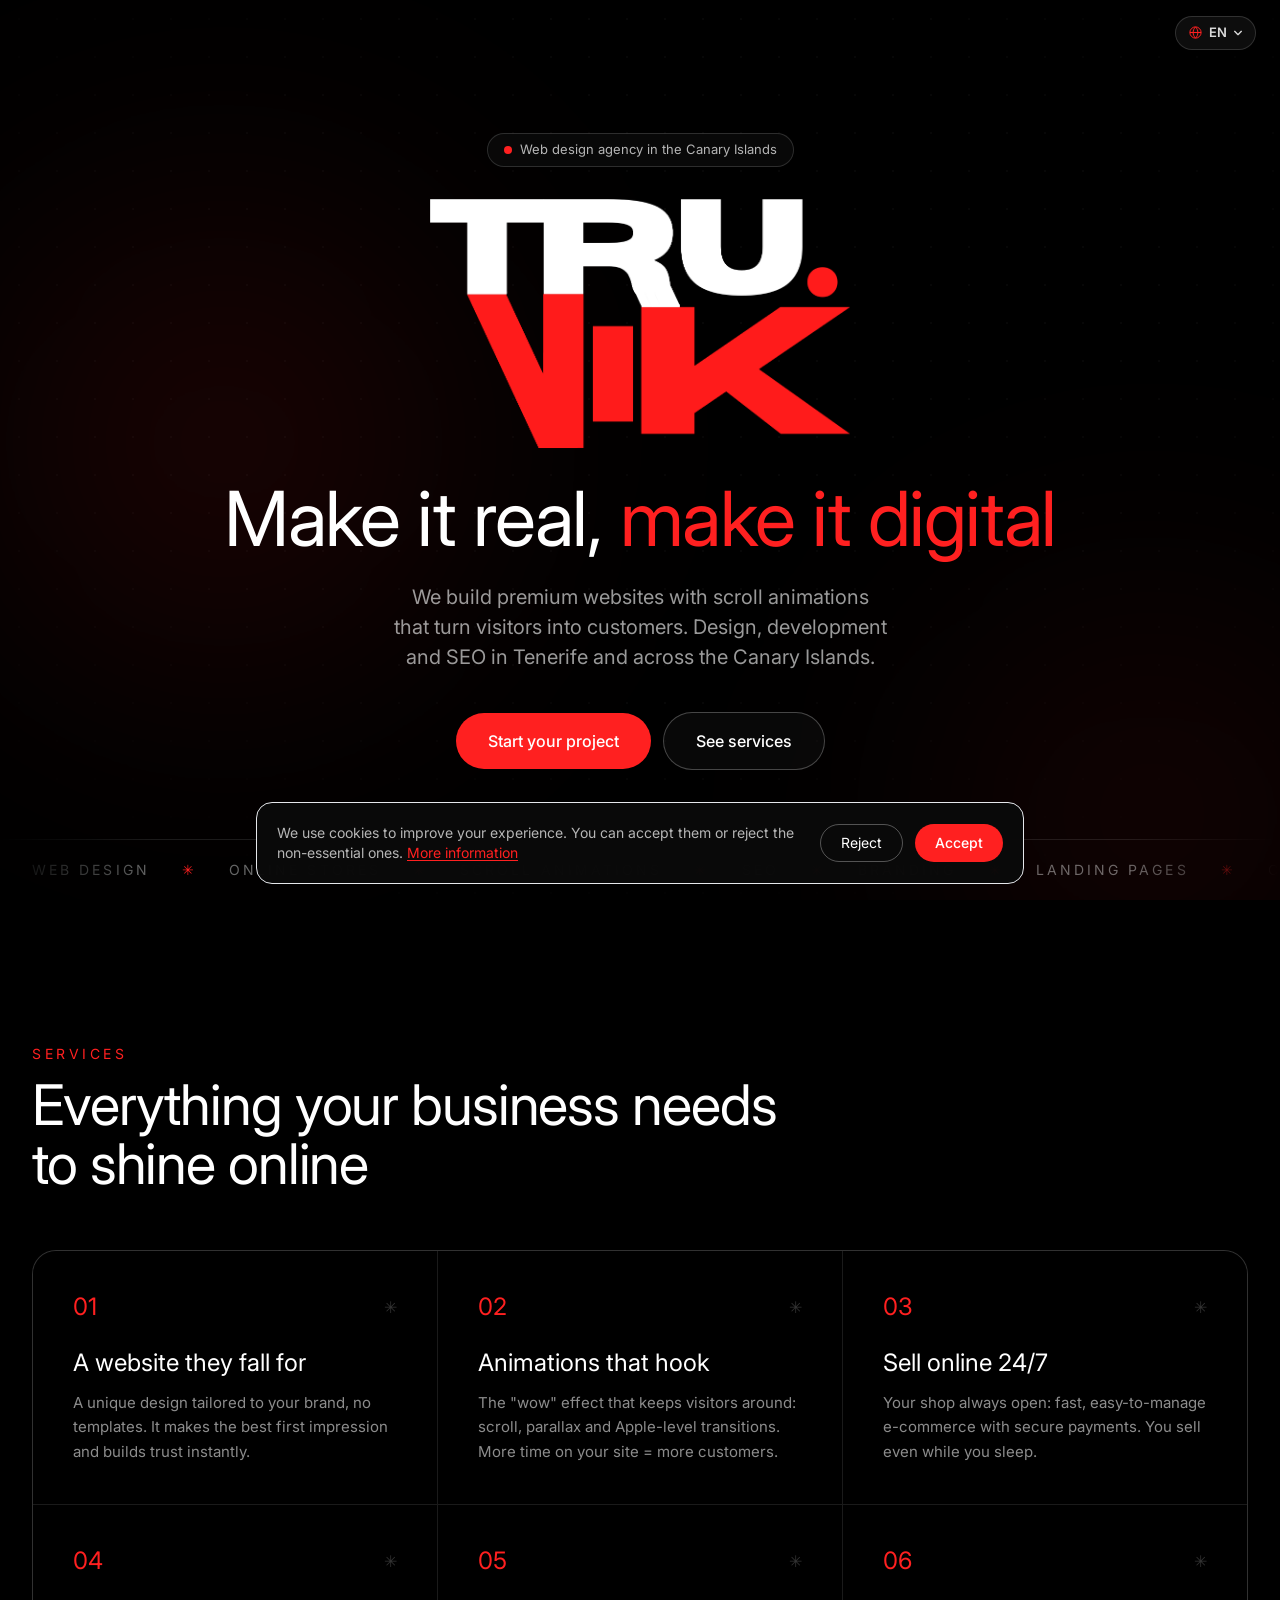
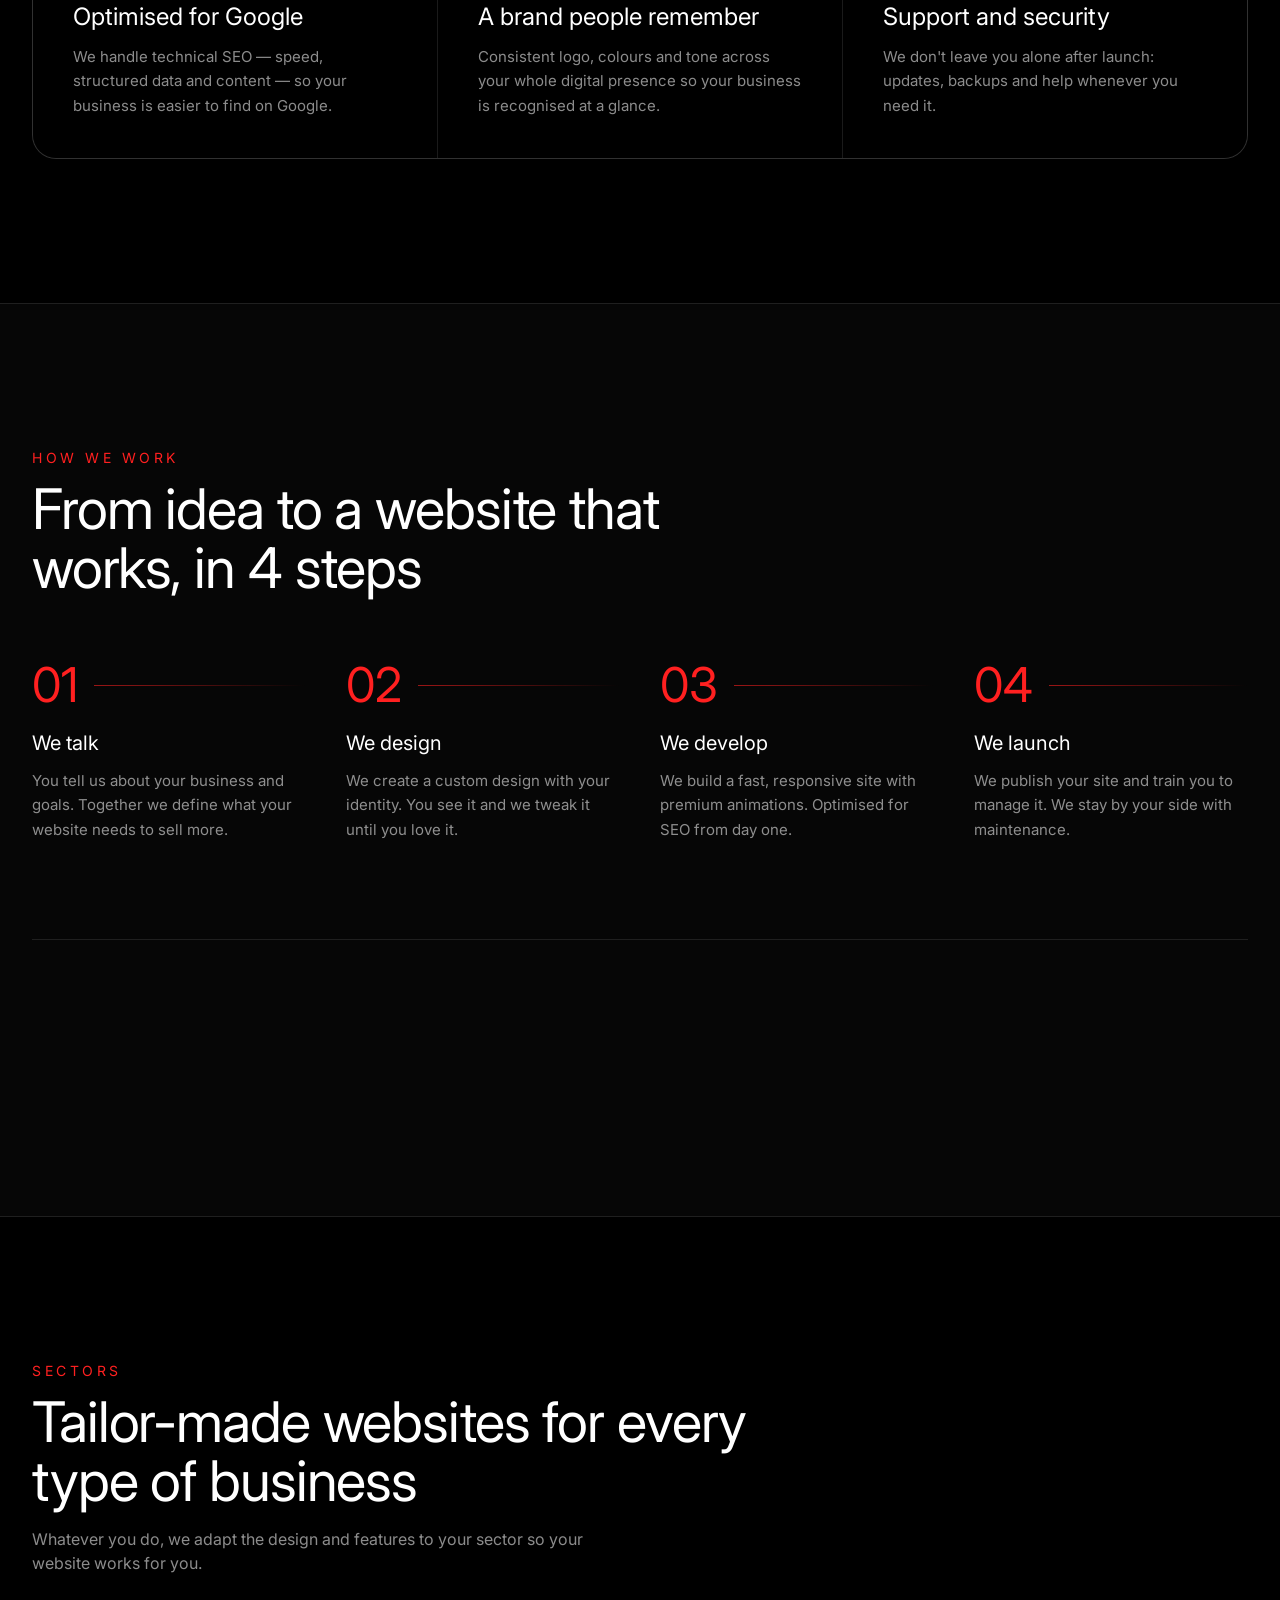
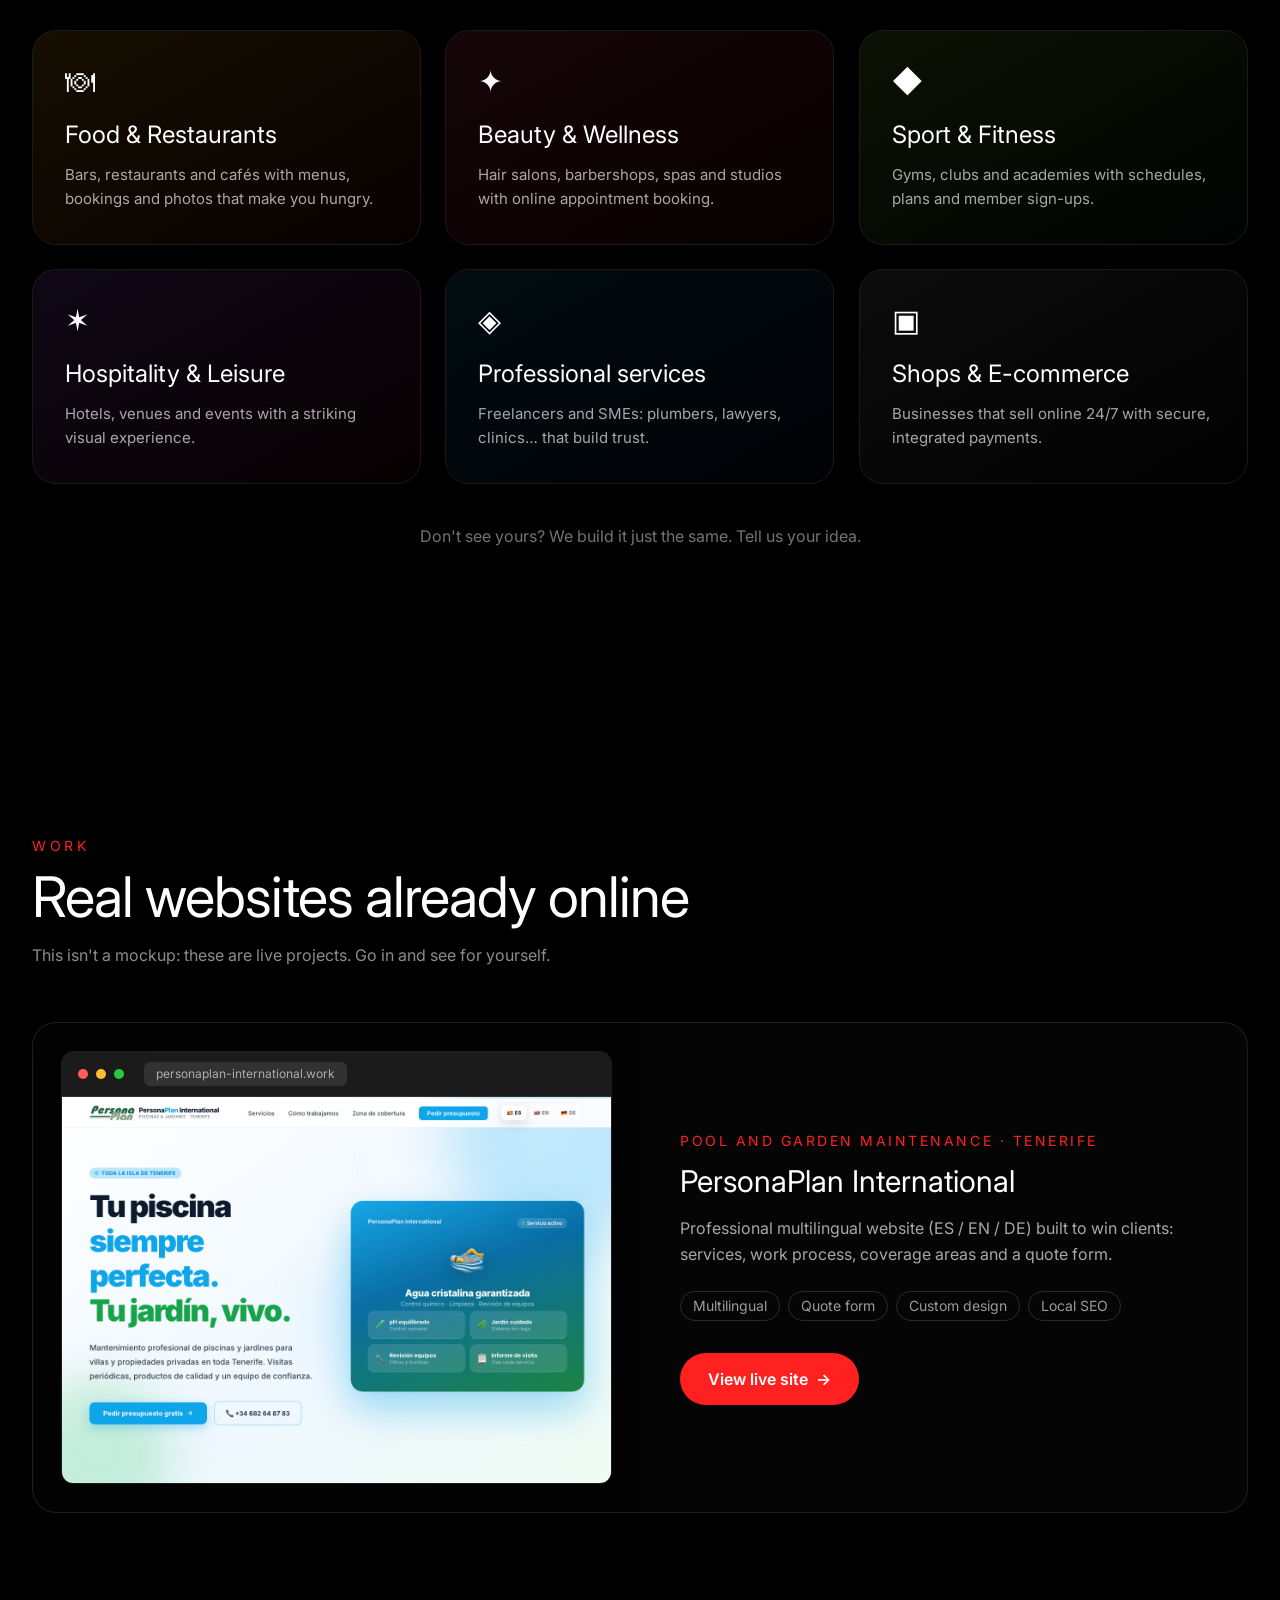
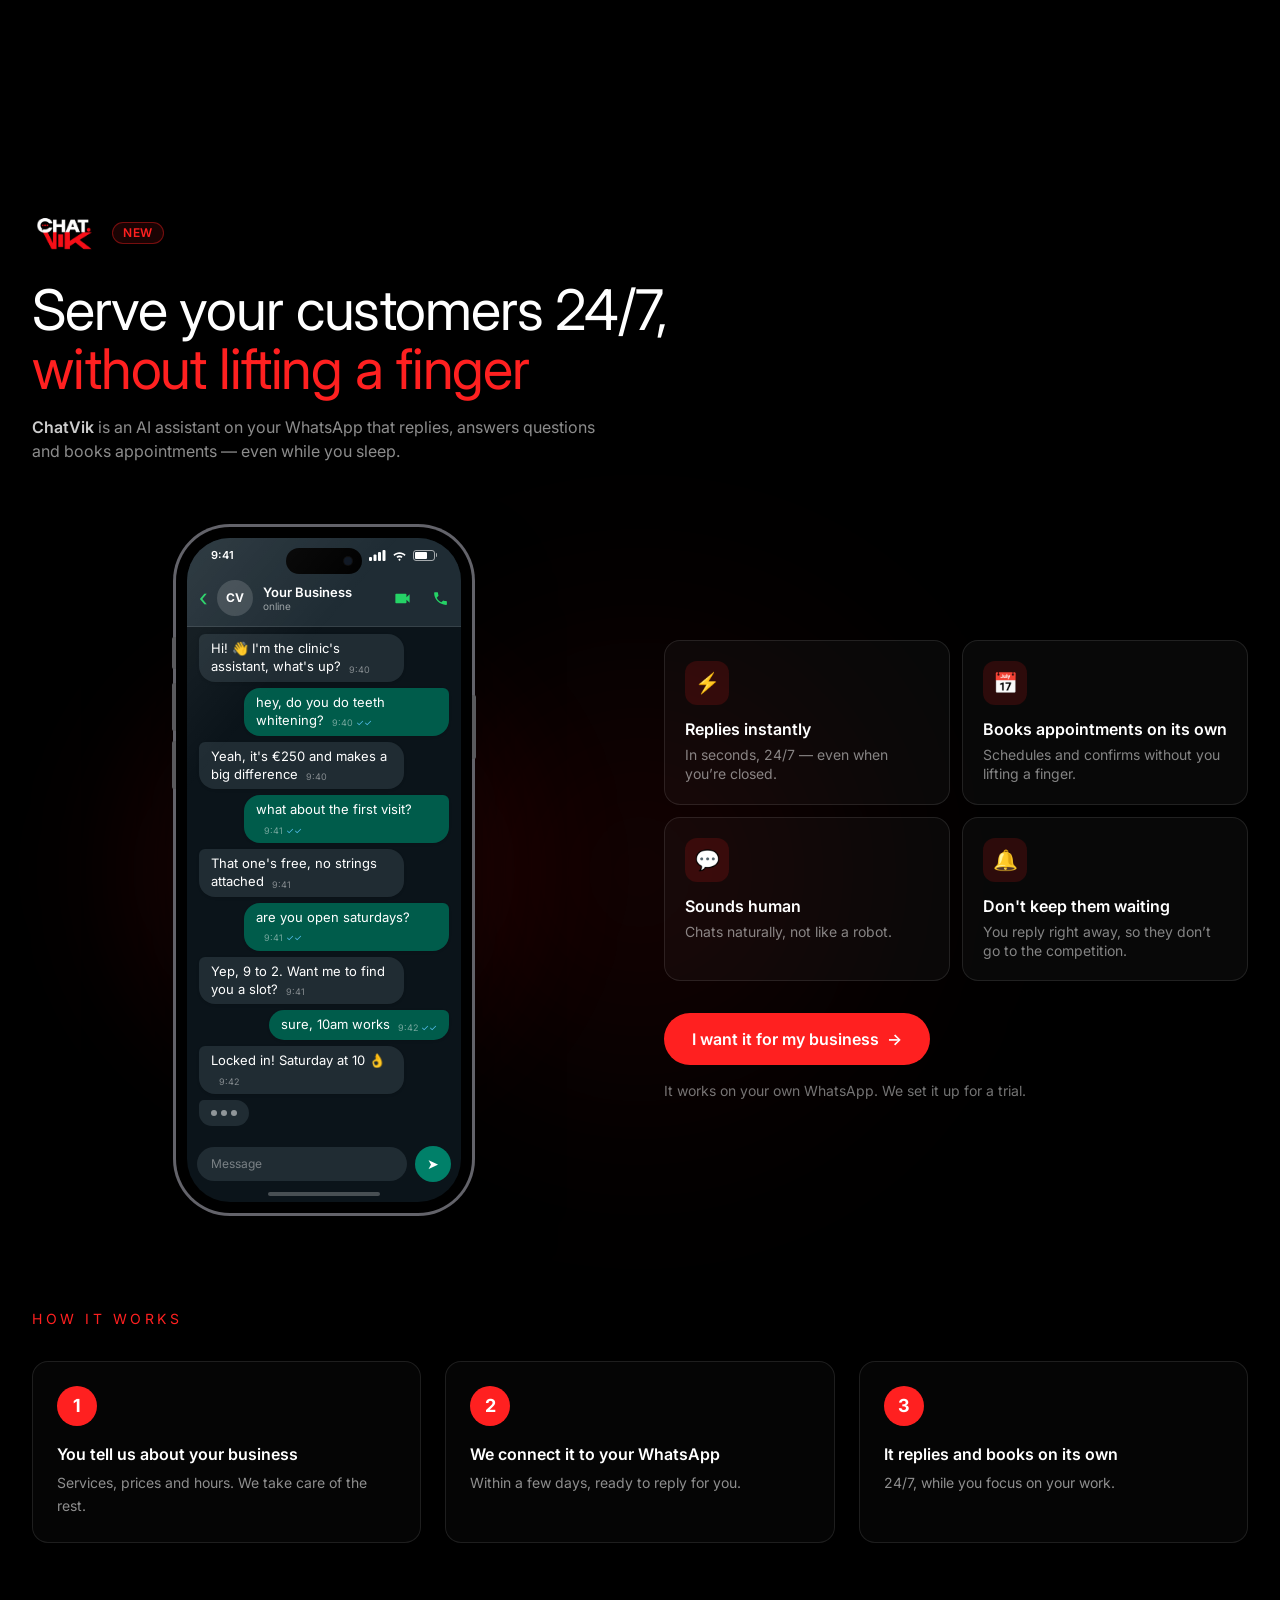
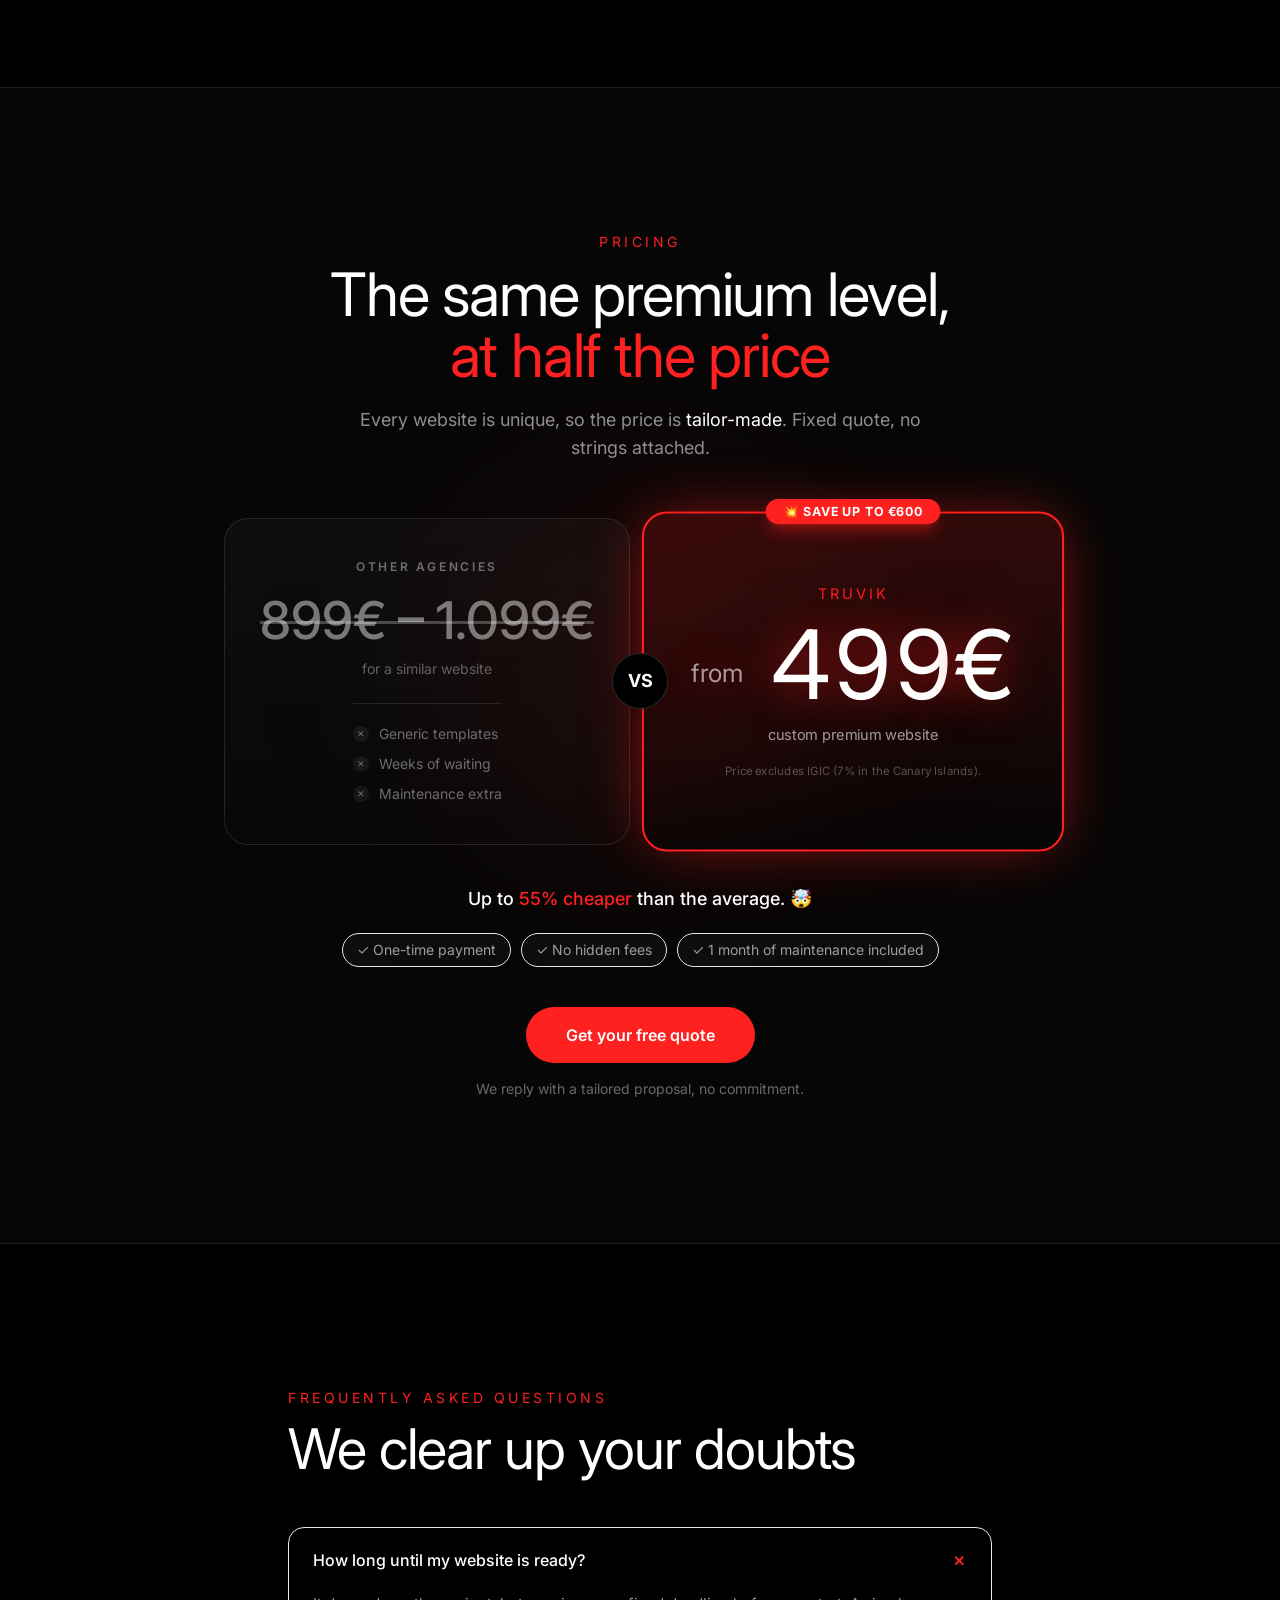
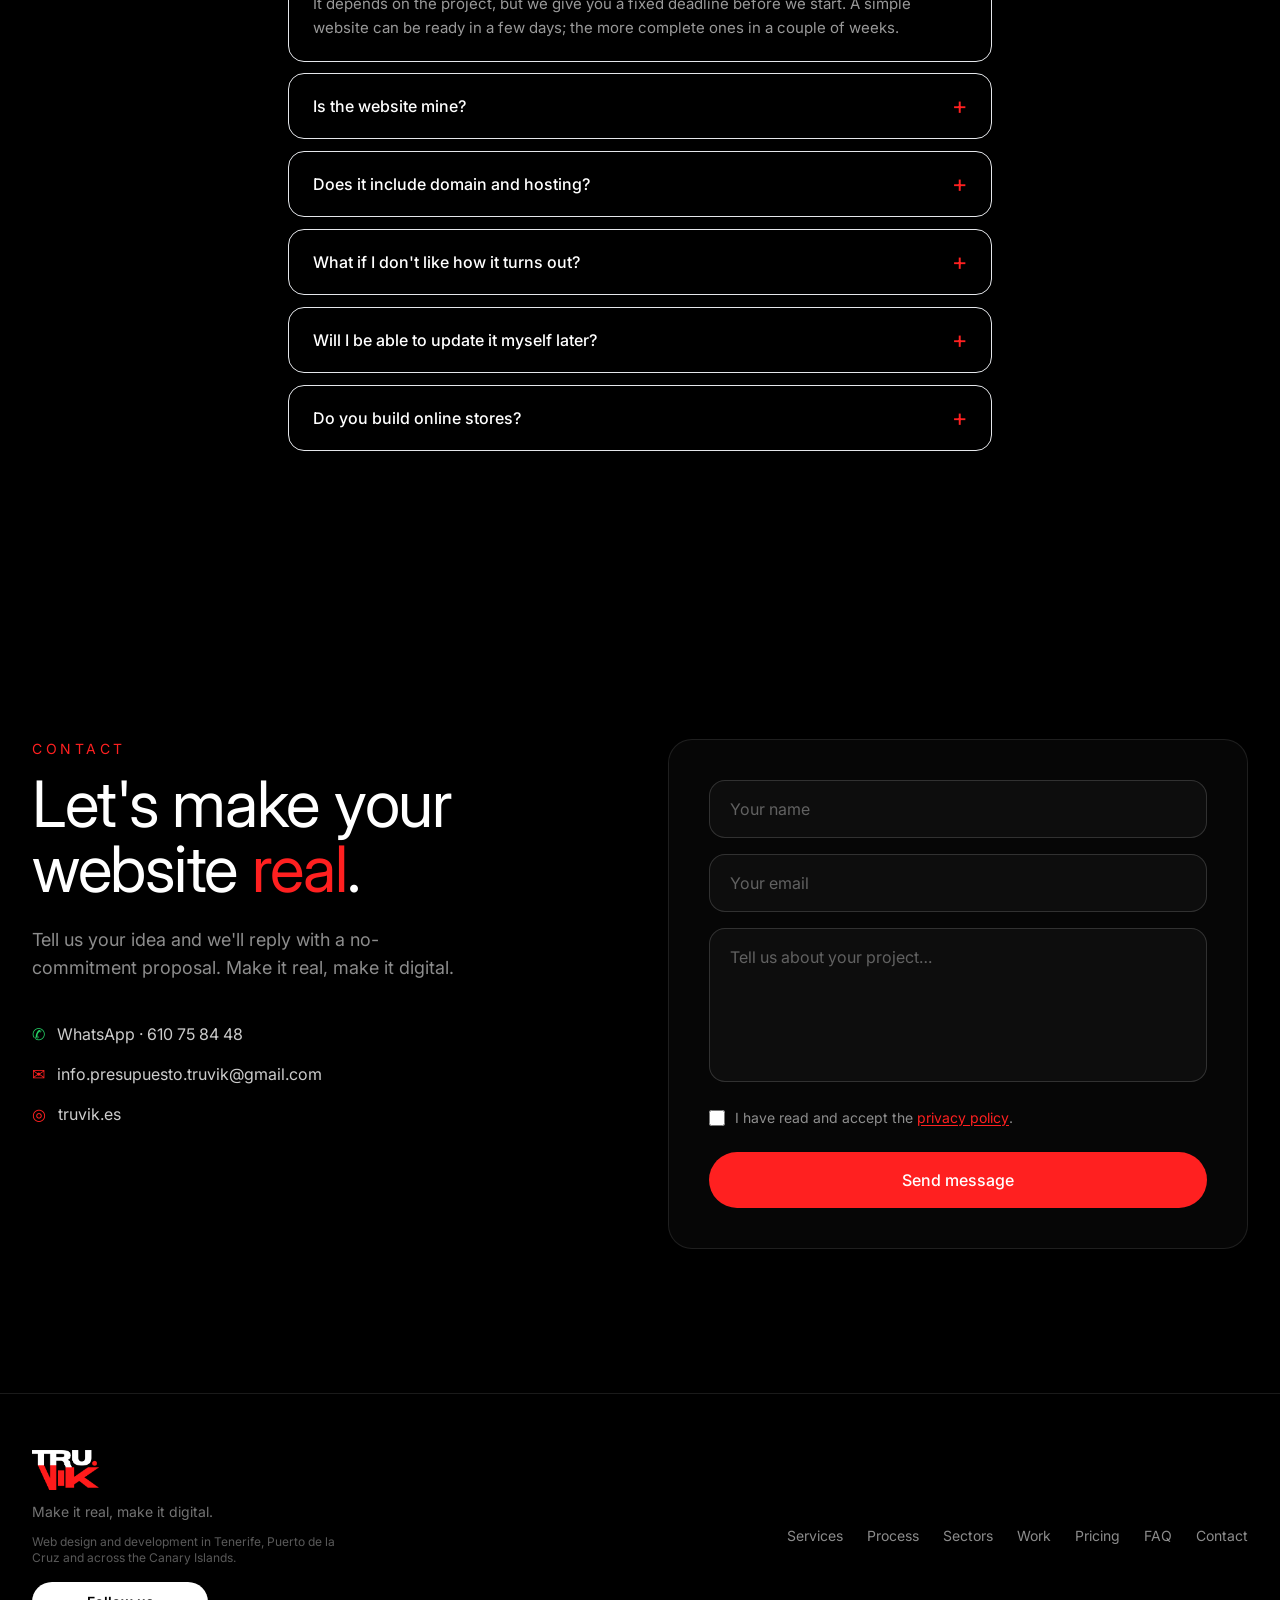
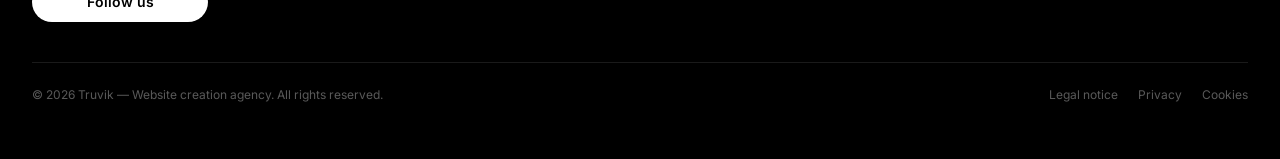
==== commit 69c4e5d8: "Hero: 'agencia en Tenerife' -> 'agencia en Canarias' (ES/EN/DE) Co-Authored-By: Claude Opus 4.8 <nor" ====
--- a/index.html
+++ b/index.html
@@ -186,7 +186,7 @@
         ]
       }
     </script>
-    <script type="module" crossorigin src="/assets/index-DMS0WMnz.js"></script>
+    <script type="module" crossorigin src="/assets/index-HJPg8KJa.js"></script>
     <link rel="stylesheet" crossorigin href="/assets/index-B2cn_FhV.css">
   </head>
   <body>
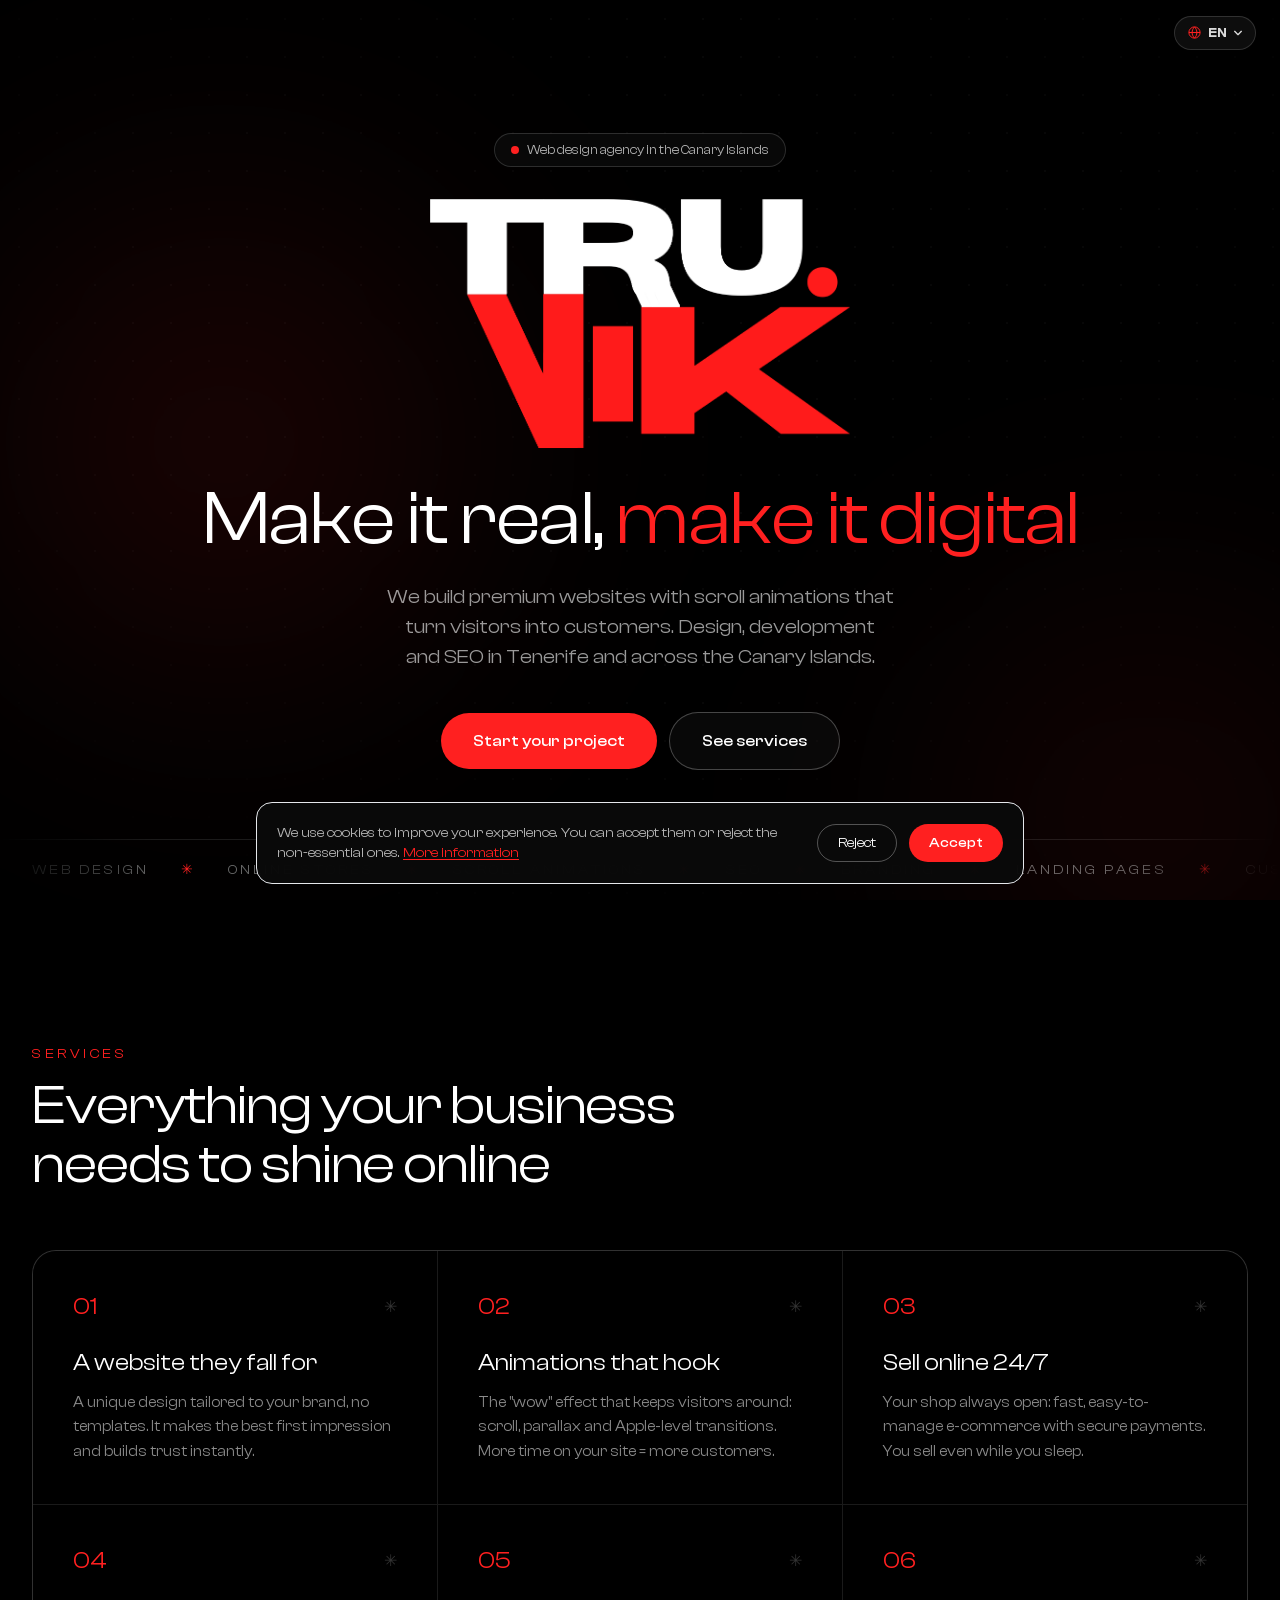
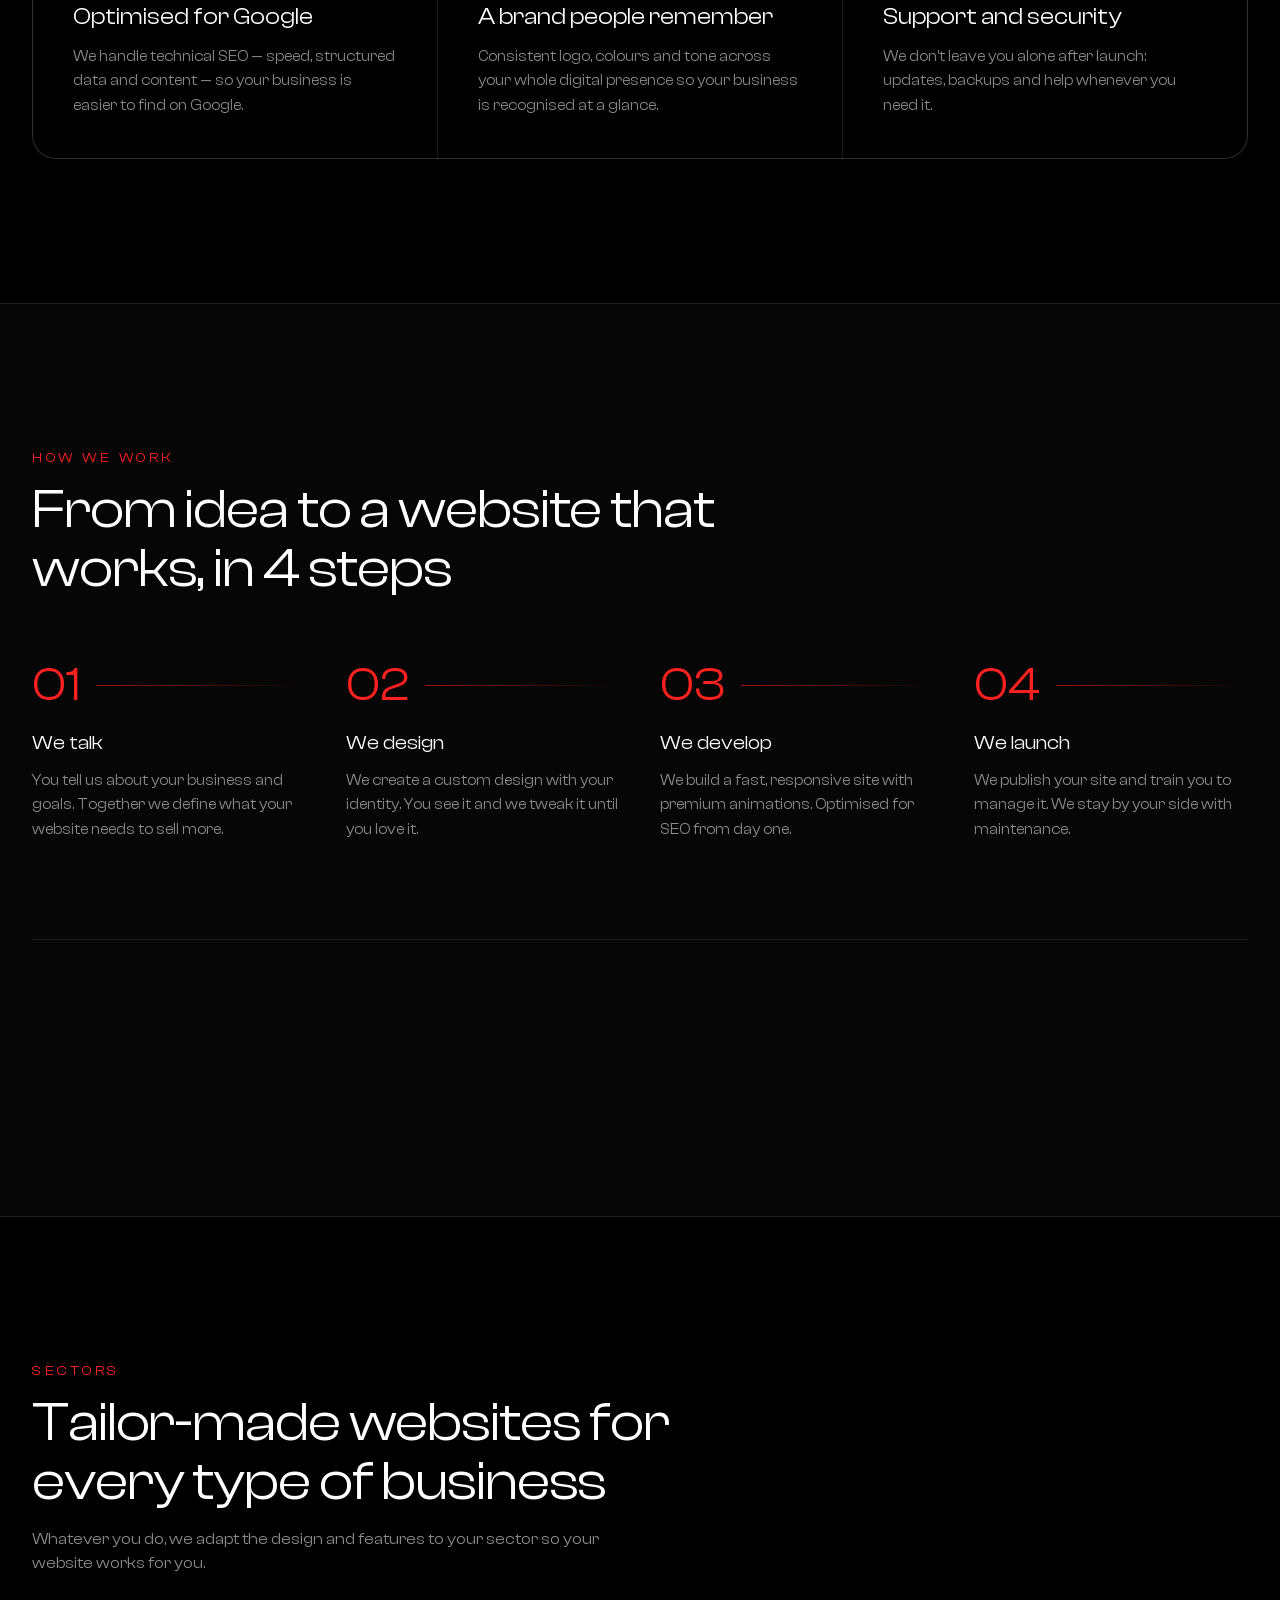
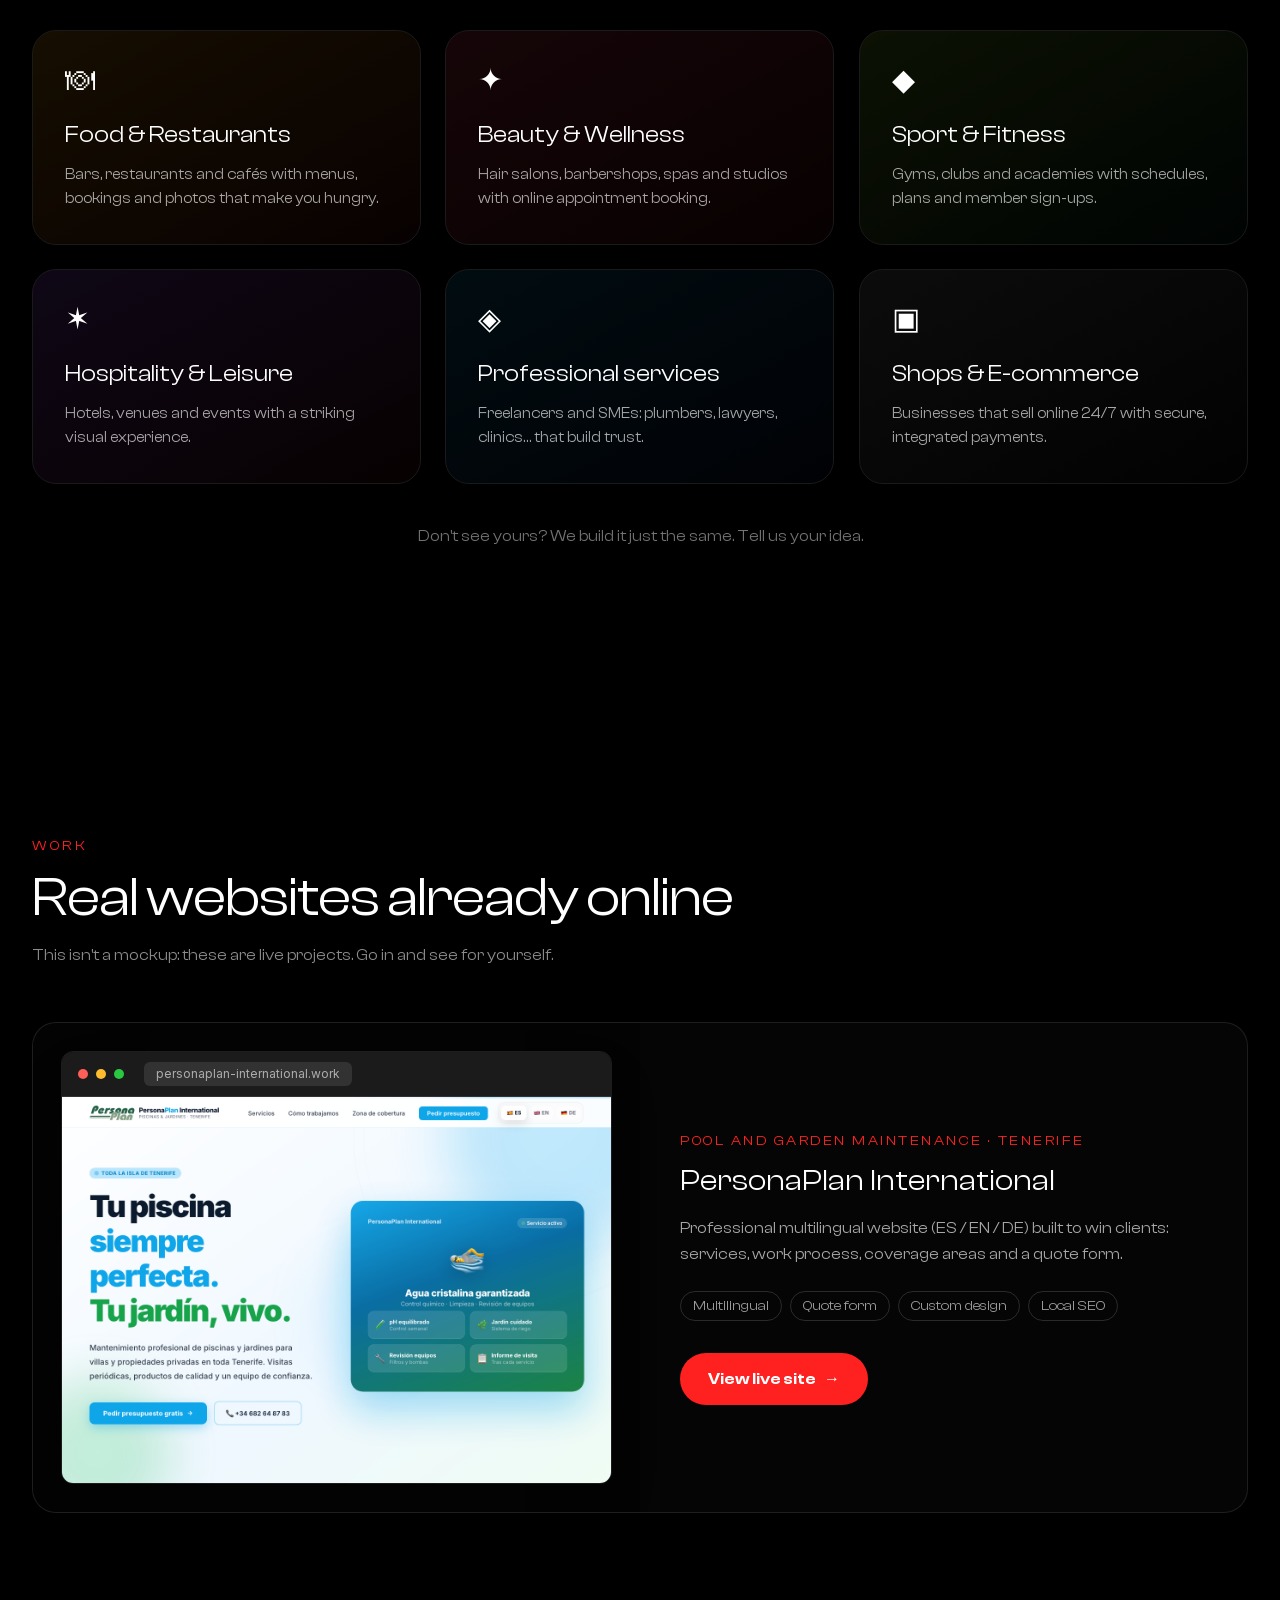
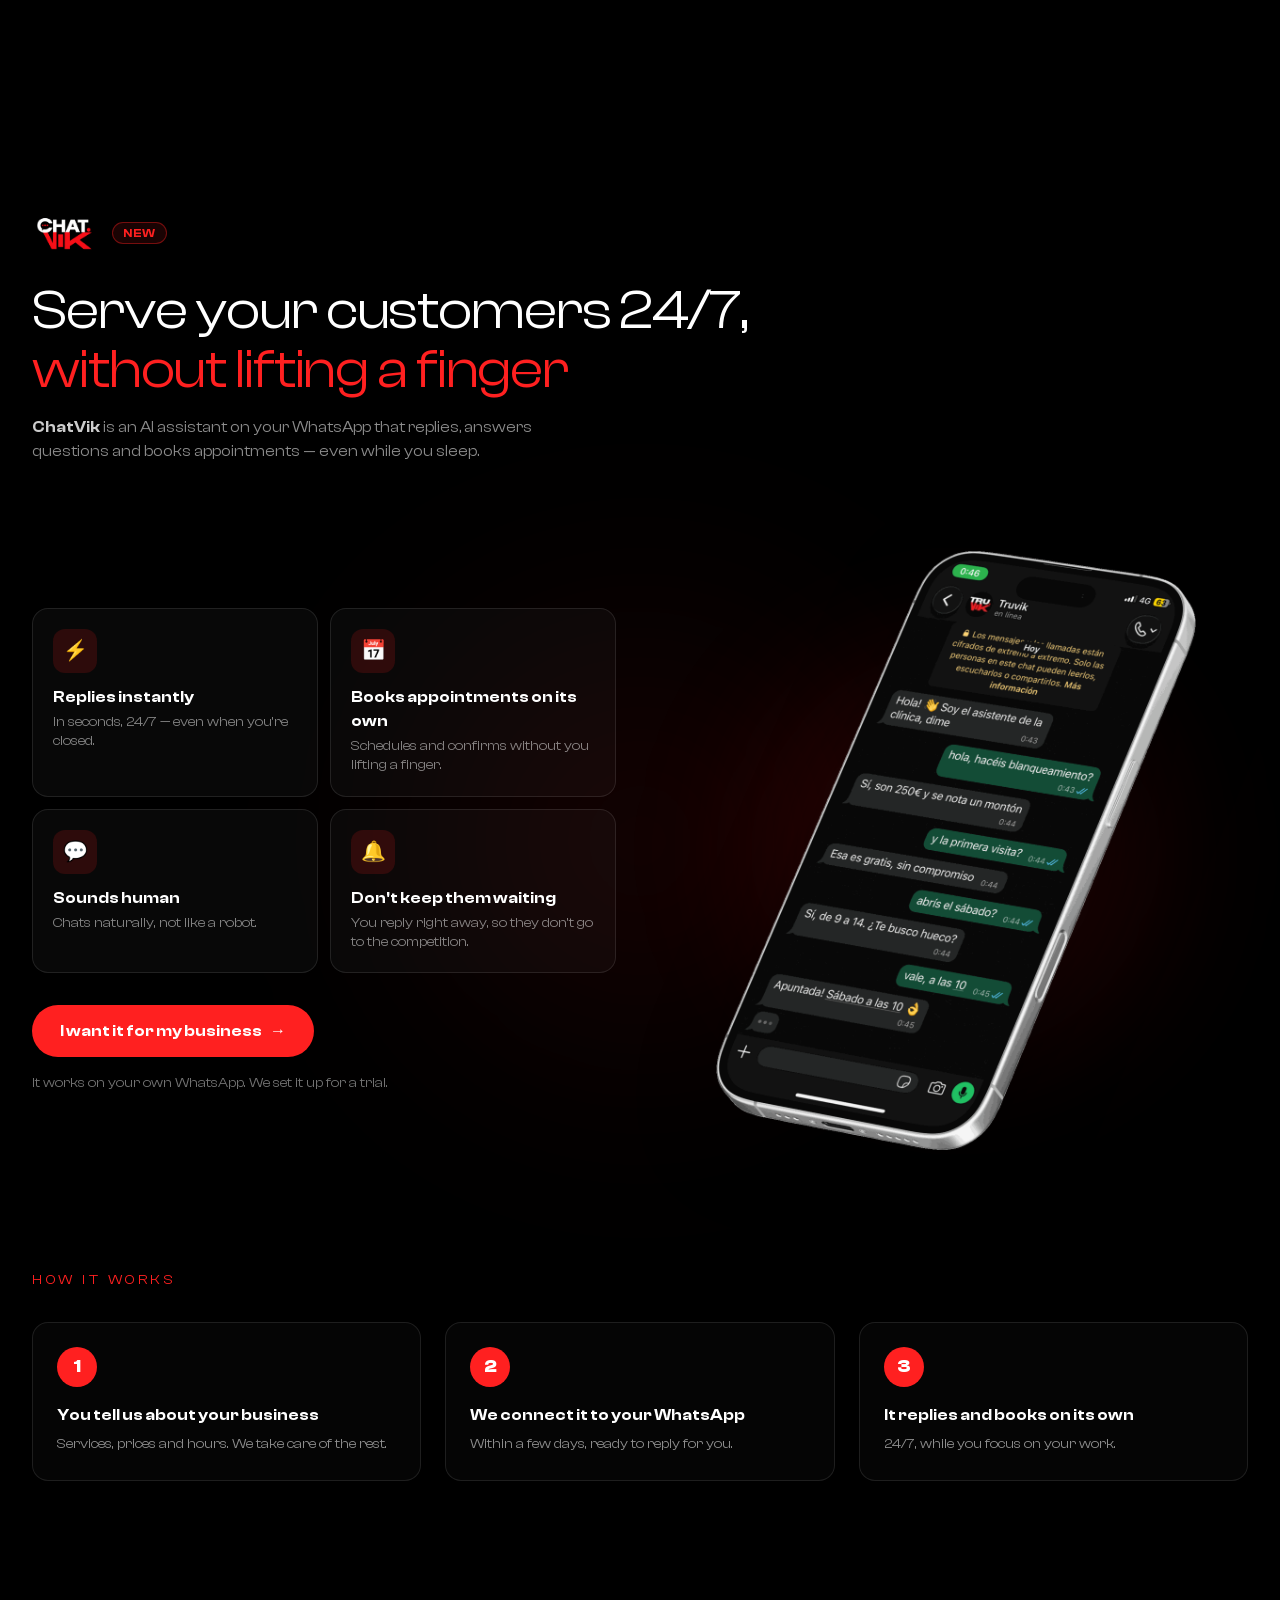
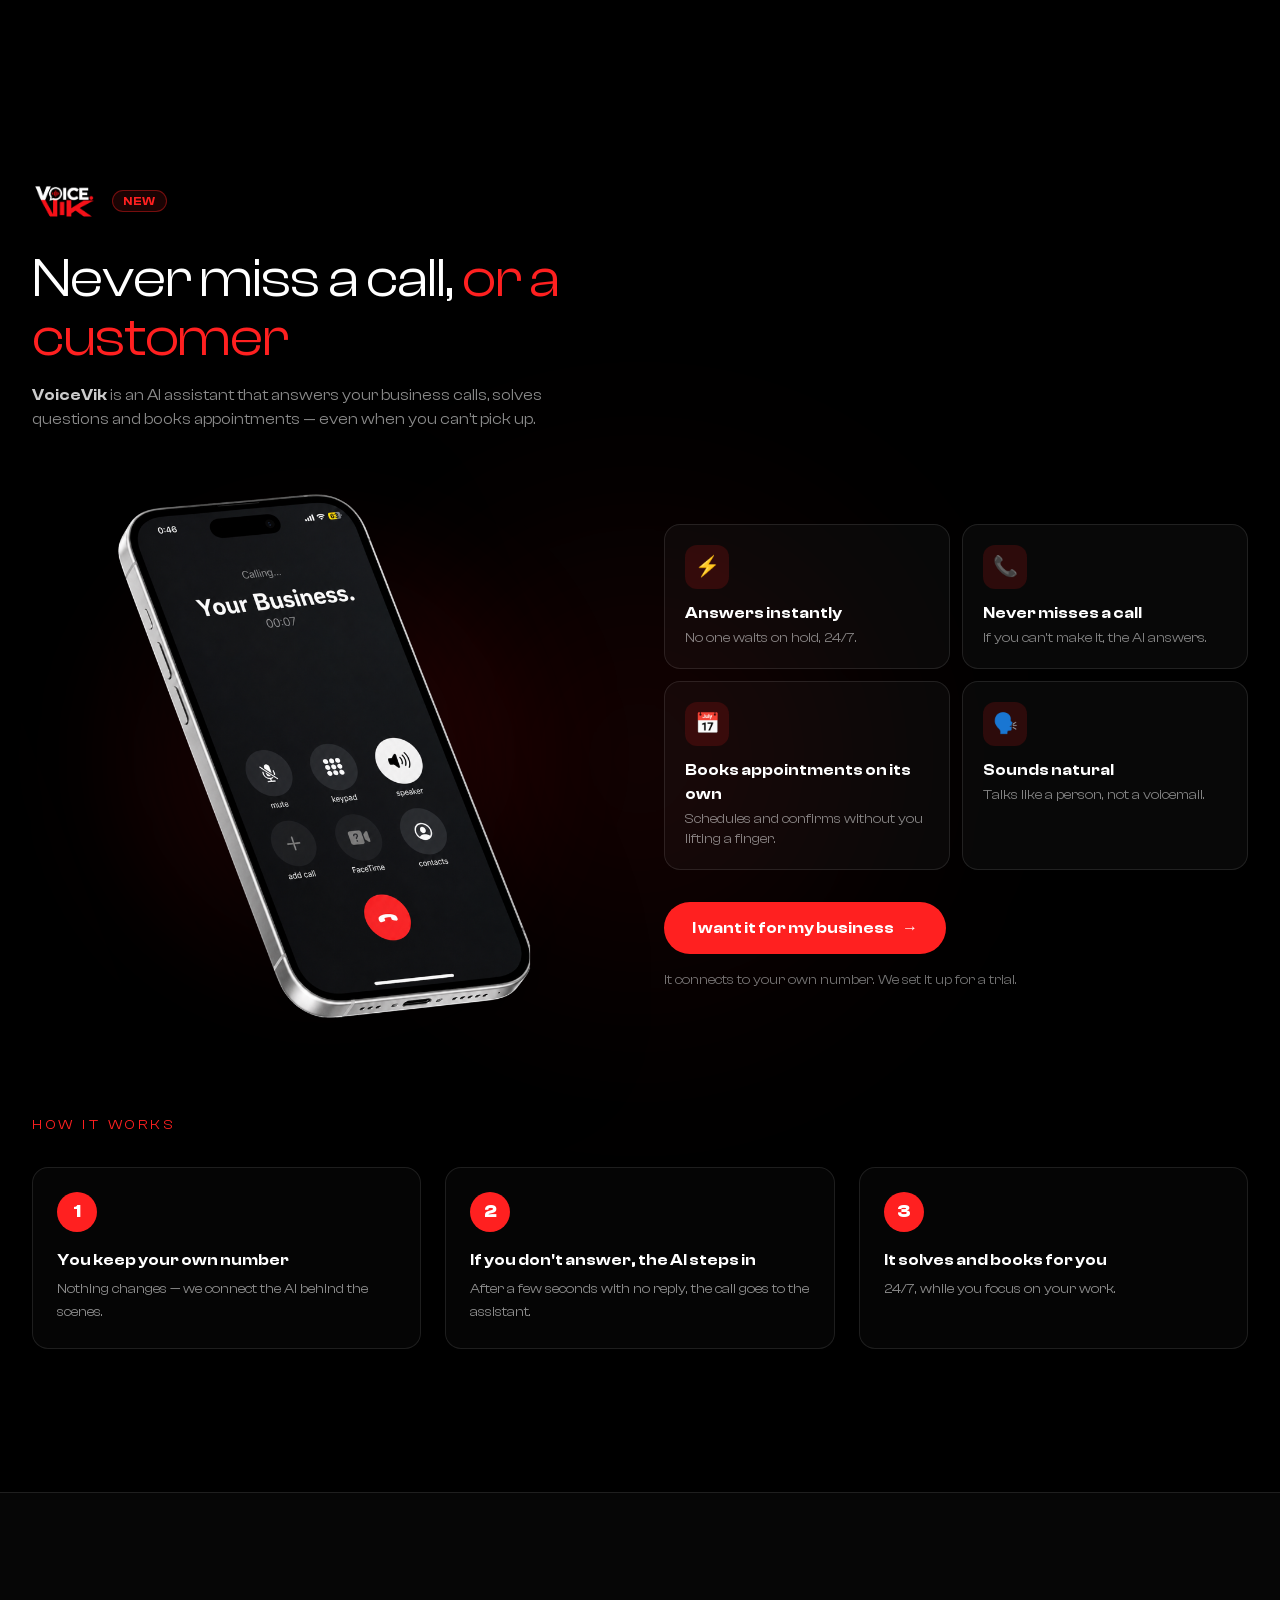
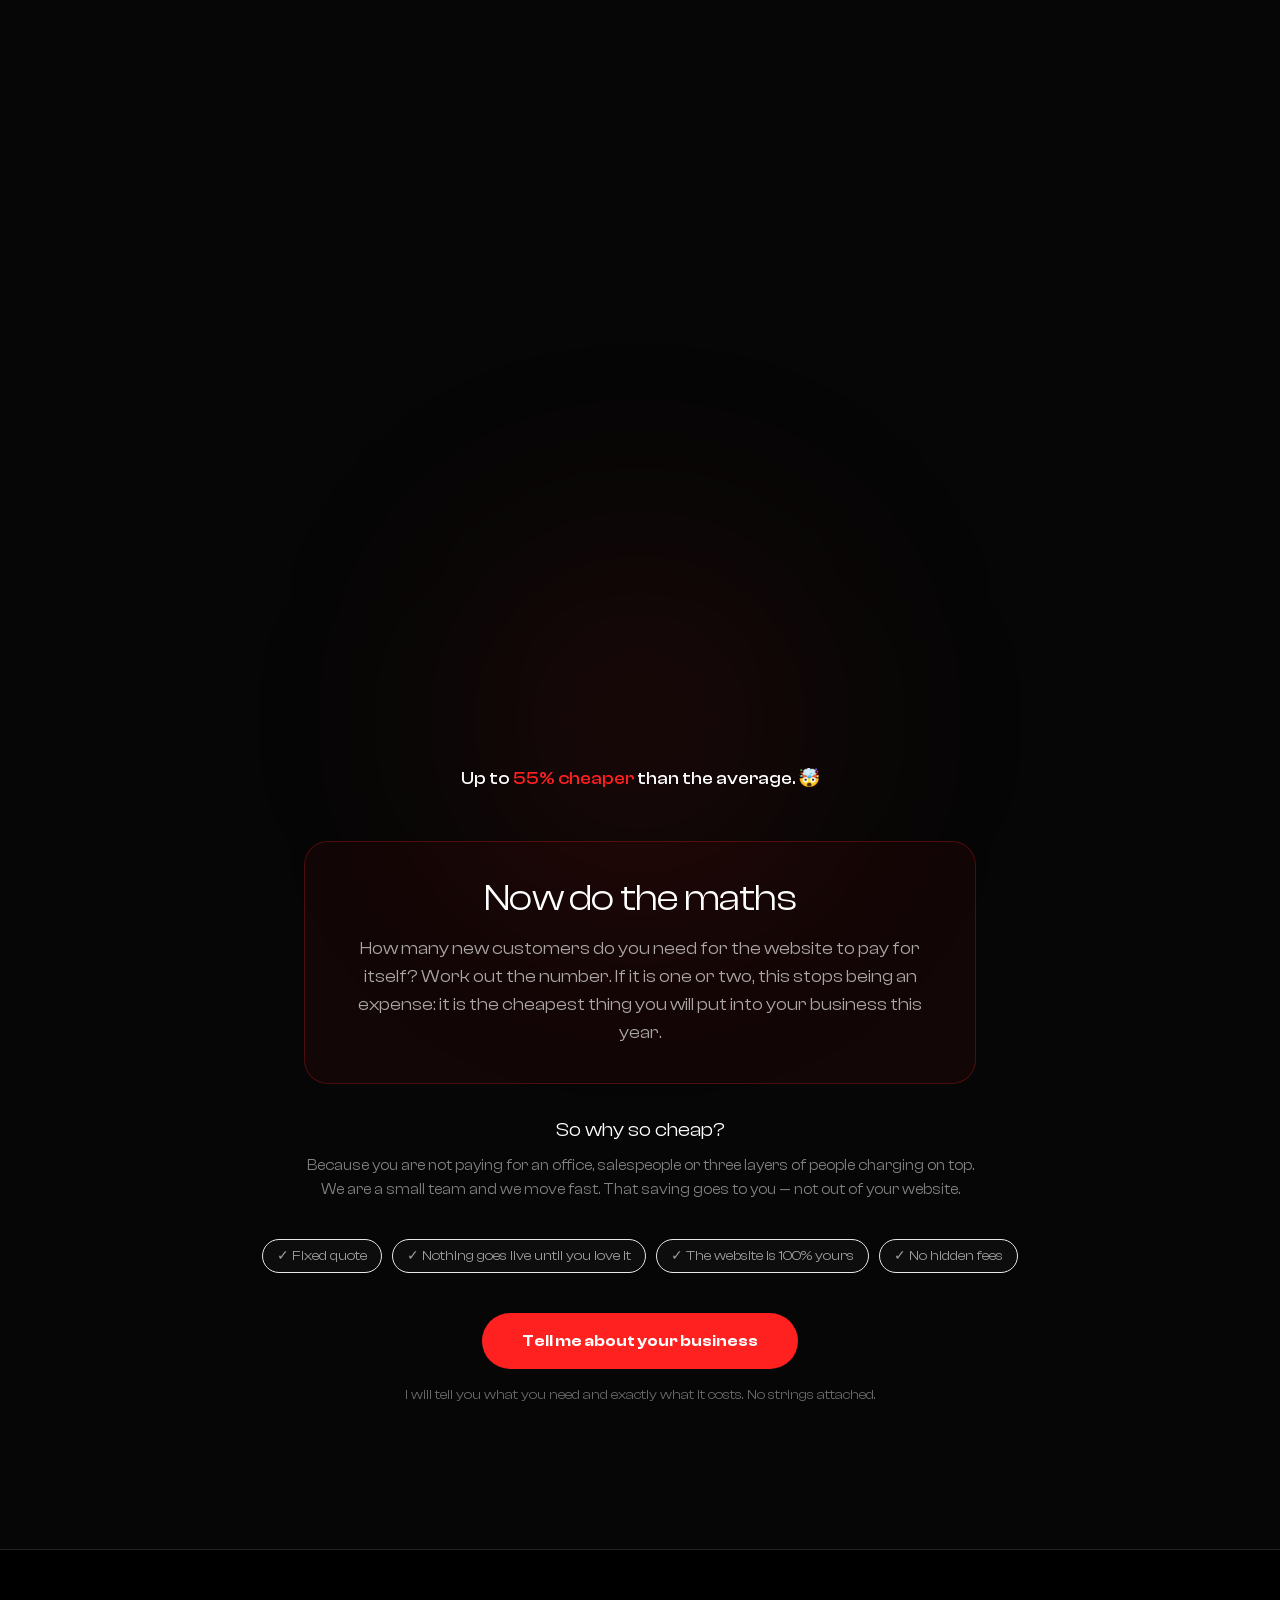
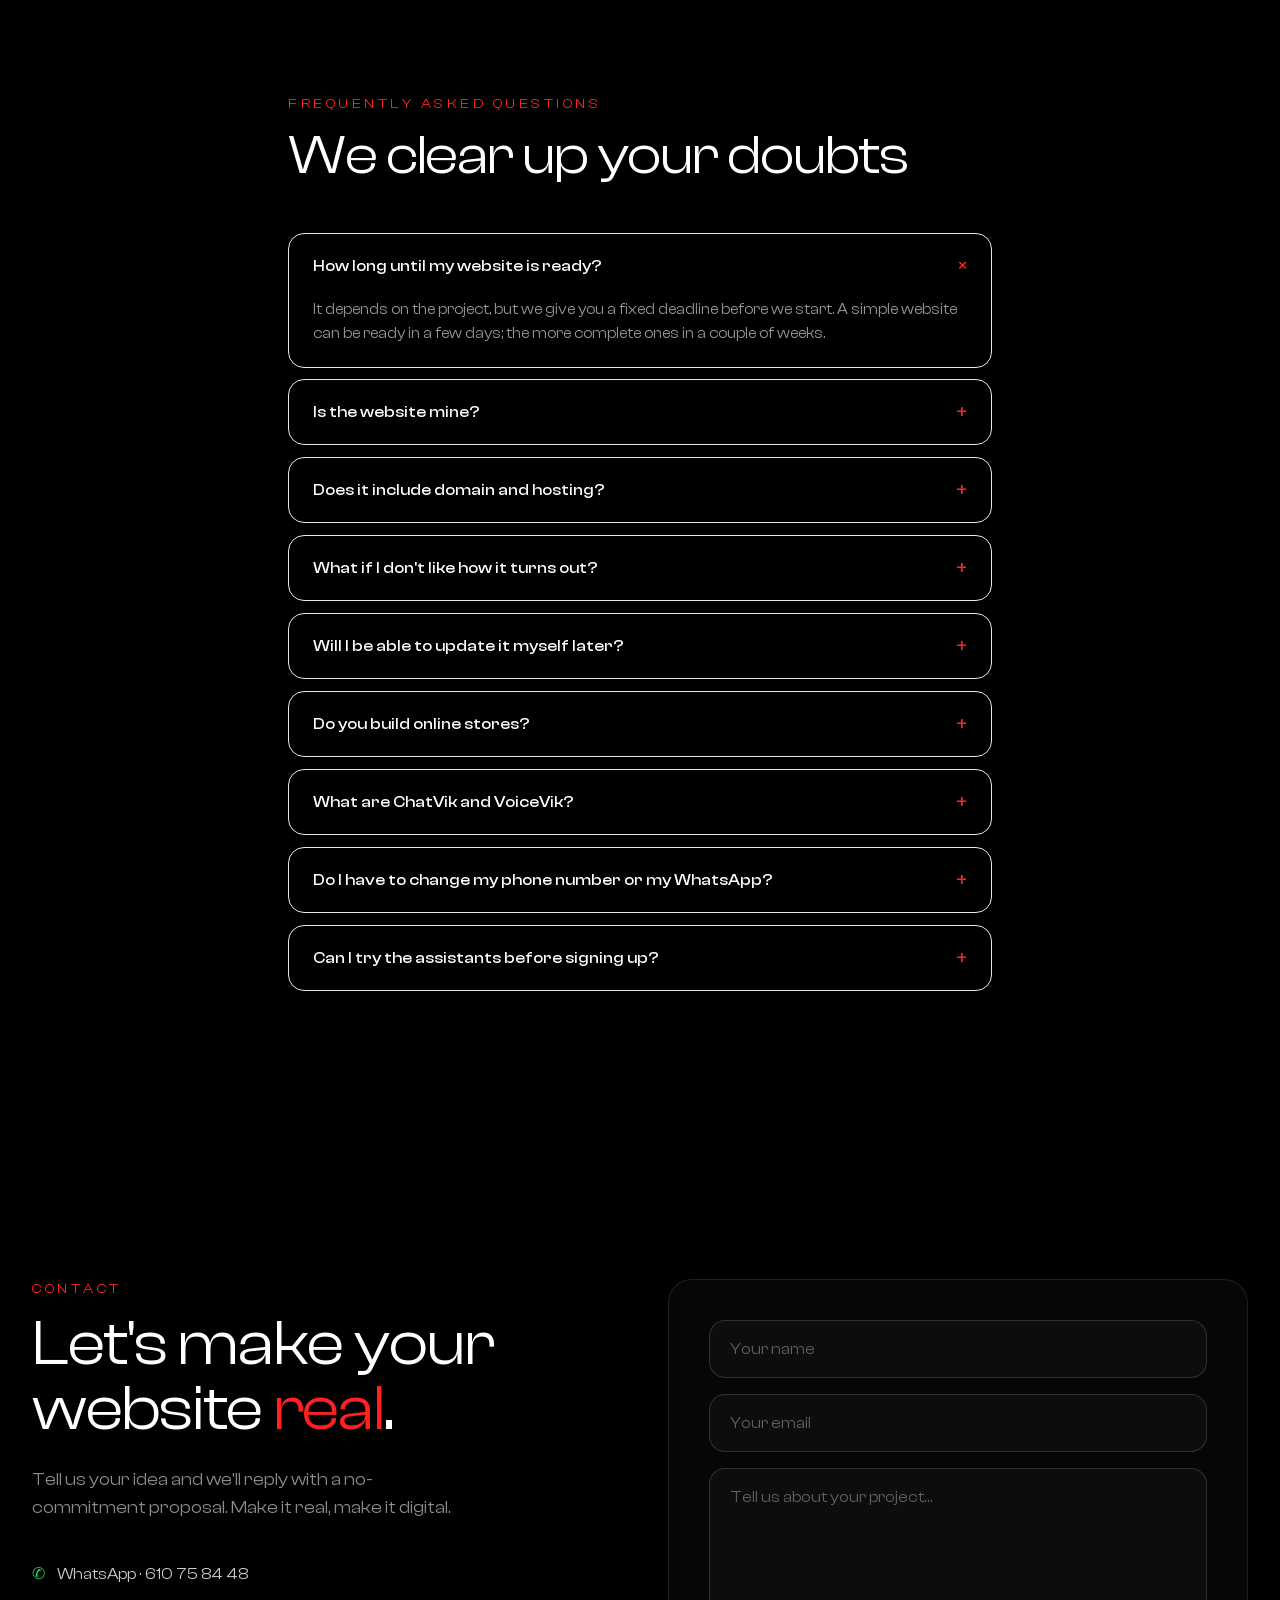
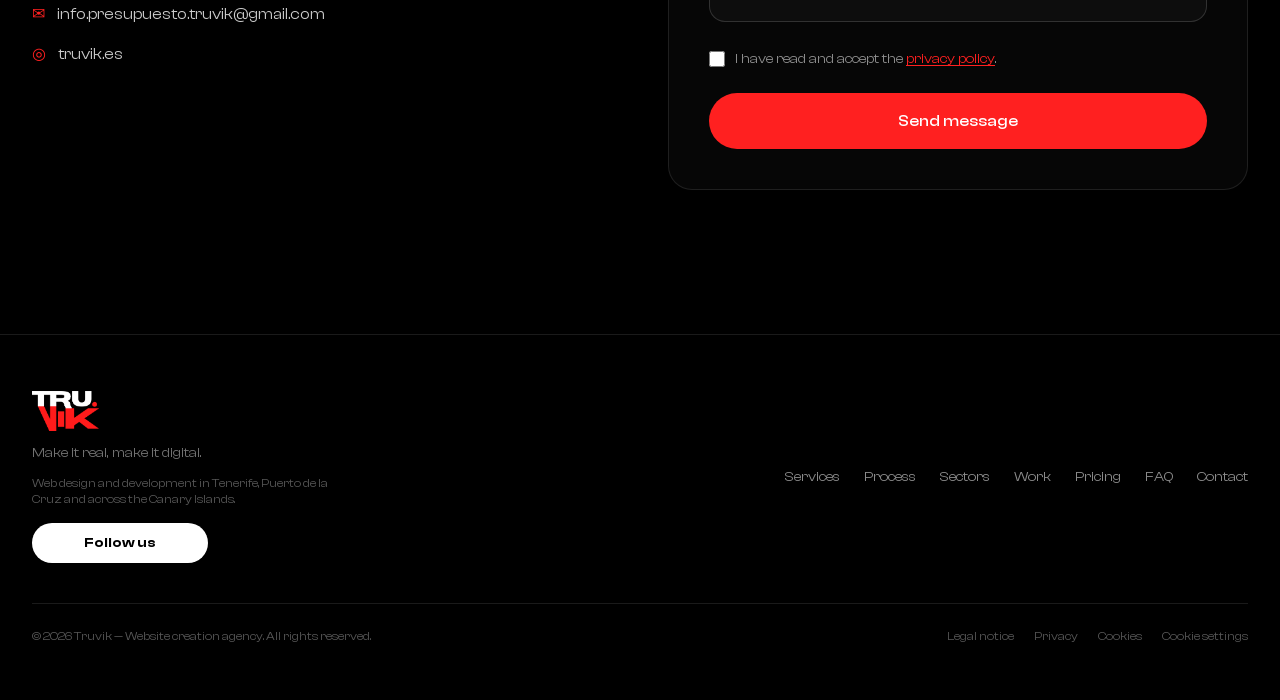
==== commit d0e0519c: "Sección VoiceVik con mockup en 3 idiomas, fuentes locales y CSP - VoiceVik: el iPhone dibujado a man" ====
--- a/index.html
+++ b/index.html
@@ -1,6 +1,8 @@
 <!doctype html>
 <html lang="es">
   <head>
+    <meta http-equiv="Content-Security-Policy" content="default-src 'self'; script-src 'self'; style-src 'self' 'unsafe-inline'; img-src 'self' data:; font-src 'self'; connect-src 'self' https://api.web3forms.com https://vik.lucas-scheil.workers.dev; form-action 'self' https://api.web3forms.com; base-uri 'self'; object-src 'none'; upgrade-insecure-requests" />
+    <meta name="referrer" content="strict-origin-when-cross-origin" />
     <meta charset="UTF-8" />
     <meta name="viewport" content="width=device-width, initial-scale=1.0" />
     <meta name="theme-color" content="#000000" />
@@ -56,17 +58,13 @@
     <link rel="apple-touch-icon" href="/apple-touch-icon.png?v=5" />
     <link rel="manifest" href="/site.webmanifest" />
 
-    <!-- Fonts: Clash Display (Fontshare, licencia libre) + Inter de respaldo (SIL OFL) -->
-    <link rel="preconnect" href="https://fonts.googleapis.com" />
-    <link rel="preconnect" href="https://fonts.gstatic.com" crossorigin />
-    <link
-      rel="stylesheet"
-      href="https://fonts.googleapis.com/css2?family=Inter:wght@400;500;600;700;800&display=swap"
-    />
-    <link
-      rel="stylesheet"
-      href="https://api.fontshare.com/v2/css?f[]=clash-display@200,300,400,500,600,700&display=swap"
-    />
+    <!-- Fonts: Clash Display (Fontshare, licencia libre) + Inter de respaldo (SIL OFL).
+         Las DOS se sirven desde /fonts (ver src/index.css). Ni Google ni Fontshare:
+         así la IP del visitante no sale a terceros antes de aceptar nada.
+         Precargamos los pesos que se ven primero para que no parpadee el titular. -->
+    <link rel="preload" as="font" type="font/woff2" href="/fonts/clash-display-700.woff2" crossorigin />
+    <link rel="preload" as="font" type="font/woff2" href="/fonts/clash-display-600.woff2" crossorigin />
+    <link rel="preload" as="font" type="font/woff2" href="/fonts/inter-latin.woff2" crossorigin />
 
     <!-- Structured data: Organization + ProfessionalService + WebSite -->
     <script type="application/ld+json">
@@ -186,8 +184,8 @@
         ]
       }
     </script>
-    <script type="module" crossorigin src="/assets/index-HJPg8KJa.js"></script>
-    <link rel="stylesheet" crossorigin href="/assets/index-B2cn_FhV.css">
+    <script type="module" crossorigin src="/assets/index-BSyUHGr_.js"></script>
+    <link rel="stylesheet" crossorigin href="/assets/index-IXEYLJjT.css">
   </head>
   <body>
     <div id="root"></div>
--- a/assets/index-IXEYLJjT.css
+++ b/assets/index-IXEYLJjT.css
@@ -0,0 +1 @@
+*,:before,:after{--tw-border-spacing-x: 0;--tw-border-spacing-y: 0;--tw-translate-x: 0;--tw-translate-y: 0;--tw-rotate: 0;--tw-skew-x: 0;--tw-skew-y: 0;--tw-scale-x: 1;--tw-scale-y: 1;--tw-pan-x: ;--tw-pan-y: ;--tw-pinch-zoom: ;--tw-scroll-snap-strictness: proximity;--tw-gradient-from-position: ;--tw-gradient-via-position: ;--tw-gradient-to-position: ;--tw-ordinal: ;--tw-slashed-zero: ;--tw-numeric-figure: ;--tw-numeric-spacing: ;--tw-numeric-fraction: ;--tw-ring-inset: ;--tw-ring-offset-width: 0px;--tw-ring-offset-color: #fff;--tw-ring-color: rgb(59 130 246 / .5);--tw-ring-offset-shadow: 0 0 #0000;--tw-ring-shadow: 0 0 #0000;--tw-shadow: 0 0 #0000;--tw-shadow-colored: 0 0 #0000;--tw-blur: ;--tw-brightness: ;--tw-contrast: ;--tw-grayscale: ;--tw-hue-rotate: ;--tw-invert: ;--tw-saturate: ;--tw-sepia: ;--tw-drop-shadow: ;--tw-backdrop-blur: ;--tw-backdrop-brightness: ;--tw-backdrop-contrast: ;--tw-backdrop-grayscale: ;--tw-backdrop-hue-rotate: ;--tw-backdrop-invert: ;--tw-backdrop-opacity: ;--tw-backdrop-saturate: ;--tw-backdrop-sepia: ;--tw-contain-size: ;--tw-contain-layout: ;--tw-contain-paint: ;--tw-contain-style: }::backdrop{--tw-border-spacing-x: 0;--tw-border-spacing-y: 0;--tw-translate-x: 0;--tw-translate-y: 0;--tw-rotate: 0;--tw-skew-x: 0;--tw-skew-y: 0;--tw-scale-x: 1;--tw-scale-y: 1;--tw-pan-x: ;--tw-pan-y: ;--tw-pinch-zoom: ;--tw-scroll-snap-strictness: proximity;--tw-gradient-from-position: ;--tw-gradient-via-position: ;--tw-gradient-to-position: ;--tw-ordinal: ;--tw-slashed-zero: ;--tw-numeric-figure: ;--tw-numeric-spacing: ;--tw-numeric-fraction: ;--tw-ring-inset: ;--tw-ring-offset-width: 0px;--tw-ring-offset-color: #fff;--tw-ring-color: rgb(59 130 246 / .5);--tw-ring-offset-shadow: 0 0 #0000;--tw-ring-shadow: 0 0 #0000;--tw-shadow: 0 0 #0000;--tw-shadow-colored: 0 0 #0000;--tw-blur: ;--tw-brightness: ;--tw-contrast: ;--tw-grayscale: ;--tw-hue-rotate: ;--tw-invert: ;--tw-saturate: ;--tw-sepia: ;--tw-drop-shadow: ;--tw-backdrop-blur: ;--tw-backdrop-brightness: ;--tw-backdrop-contrast: ;--tw-backdrop-grayscale: ;--tw-backdrop-hue-rotate: ;--tw-backdrop-invert: ;--tw-backdrop-opacity: ;--tw-backdrop-saturate: ;--tw-backdrop-sepia: ;--tw-contain-size: ;--tw-contain-layout: ;--tw-contain-paint: ;--tw-contain-style: }*,:before,:after{box-sizing:border-box;border-width:0;border-style:solid;border-color:#e5e7eb}:before,:after{--tw-content: ""}html,:host{line-height:1.5;-webkit-text-size-adjust:100%;-moz-tab-size:4;-o-tab-size:4;tab-size:4;font-family:ui-sans-serif,system-ui,sans-serif,"Apple Color Emoji","Segoe UI Emoji",Segoe UI Symbol,"Noto Color Emoji";font-feature-settings:normal;font-variation-settings:normal;-webkit-tap-highlight-color:transparent}body{margin:0;line-height:inherit}hr{height:0;color:inherit;border-top-width:1px}abbr:where([title]){-webkit-text-decoration:underline dotted;text-decoration:underline dotted}h1,h2,h3,h4,h5,h6{font-size:inherit;font-weight:inherit}a{color:inherit;text-decoration:inherit}b,strong{font-weight:bolder}code,kbd,samp,pre{font-family:ui-monospace,SFMono-Regular,Menlo,Monaco,Consolas,Liberation Mono,Courier New,monospace;font-feature-settings:normal;font-variation-settings:normal;font-size:1em}small{font-size:80%}sub,sup{font-size:75%;line-height:0;position:relative;vertical-align:baseline}sub{bottom:-.25em}sup{top:-.5em}table{text-indent:0;border-color:inherit;border-collapse:collapse}button,input,optgroup,select,textarea{font-family:inherit;font-feature-settings:inherit;font-variation-settings:inherit;font-size:100%;font-weight:inherit;line-height:inherit;letter-spacing:inherit;color:inherit;margin:0;padding:0}button,select{text-transform:none}button,input:where([type=button]),input:where([type=reset]),input:where([type=submit]){-webkit-appearance:button;background-color:transparent;background-image:none}:-moz-focusring{outline:auto}:-moz-ui-invalid{box-shadow:none}progress{vertical-align:baseline}::-webkit-inner-spin-button,::-webkit-outer-spin-button{height:auto}[type=search]{-webkit-appearance:textfield;outline-offset:-2px}::-webkit-search-decoration{-webkit-appearance:none}::-webkit-file-upload-button{-webkit-appearance:button;font:inherit}summary{display:list-item}blockquote,dl,dd,h1,h2,h3,h4,h5,h6,hr,figure,p,pre{margin:0}fieldset{margin:0;padding:0}legend{padding:0}ol,ul,menu{list-style:none;margin:0;padding:0}dialog{padding:0}textarea{resize:vertical}input::-moz-placeholder,textarea::-moz-placeholder{opacity:1;color:#9ca3af}input::placeholder,textarea::placeholder{opacity:1;color:#9ca3af}button,[role=button]{cursor:pointer}:disabled{cursor:default}img,svg,video,canvas,audio,iframe,embed,object{display:block;vertical-align:middle}img,video{max-width:100%;height:auto}[hidden]:where(:not([hidden=until-found])){display:none}.pointer-events-none{pointer-events:none}.\!visible{visibility:visible!important}.visible{visibility:visible}.fixed{position:fixed}.absolute{position:absolute}.relative{position:relative}.inset-0{top:0;right:0;bottom:0;left:0}.inset-x-0{left:0;right:0}.-top-3\.5{top:-.875rem}.bottom-0{bottom:0}.bottom-6{bottom:1.5rem}.left-1\/2{left:50%}.left-\[-10\%\]{left:-10%}.right-0{right:0}.right-4{right:1rem}.right-6{right:1.5rem}.right-\[-15\%\]{right:-15%}.top-0{top:0}.top-1\/2{top:50%}.top-4{top:1rem}.top-\[10\%\]{top:10%}.top-\[55\%\]{top:55%}.-z-0{z-index:0}.-z-10{z-index:-10}.z-50{z-index:50}.z-\[100\]{z-index:100}.z-\[200\]{z-index:200}.z-\[60\]{z-index:60}.z-\[90\]{z-index:90}.col-start-3{grid-column-start:3}.mx-auto{margin-left:auto;margin-right:auto}.mb-3{margin-bottom:.75rem}.mb-4{margin-bottom:1rem}.mb-8{margin-bottom:2rem}.ml-3{margin-left:.75rem}.mt-0\.5{margin-top:.125rem}.mt-1{margin-top:.25rem}.mt-1\.5{margin-top:.375rem}.mt-10{margin-top:2.5rem}.mt-12{margin-top:3rem}.mt-14{margin-top:3.5rem}.mt-16{margin-top:4rem}.mt-2{margin-top:.5rem}.mt-2\.5{margin-top:.625rem}.mt-24{margin-top:6rem}.mt-3{margin-top:.75rem}.mt-4{margin-top:1rem}.mt-5{margin-top:1.25rem}.mt-6{margin-top:1.5rem}.mt-7{margin-top:1.75rem}.mt-8{margin-top:2rem}.mt-9{margin-top:2.25rem}.block{display:block}.inline-block{display:inline-block}.flex{display:flex}.inline-flex{display:inline-flex}.grid{display:grid}.hidden{display:none}.h-10{height:2.5rem}.h-11{height:2.75rem}.h-14{height:3.5rem}.h-16{height:4rem}.h-2{height:.5rem}.h-2\.5{height:.625rem}.h-4{height:1rem}.h-5{height:1.25rem}.h-8{height:2rem}.h-\[2px\]{height:2px}.h-\[50vmax\]{height:50vmax}.h-\[50vmin\]{height:50vmin}.h-\[55vmax\]{height:55vmax}.h-\[600px\]{height:600px}.h-\[620px\]{height:620px}.h-full{height:100%}.h-max{height:-moz-max-content;height:max-content}.h-px{height:1px}.min-h-screen{min-height:100vh}.w-10{width:2.5rem}.w-11{width:2.75rem}.w-14{width:3.5rem}.w-16{width:4rem}.w-2{width:.5rem}.w-2\.5{width:.625rem}.w-4{width:1rem}.w-40{width:10rem}.w-44{width:11rem}.w-6{width:1.5rem}.w-\[200px\]{width:200px}.w-\[300px\]{width:300px}.w-\[330px\]{width:330px}.w-\[460px\]{width:460px}.w-\[50vmax\]{width:50vmax}.w-\[50vmin\]{width:50vmin}.w-\[520px\]{width:520px}.w-\[55vmax\]{width:55vmax}.w-\[600px\]{width:600px}.w-auto{width:auto}.w-fit{width:-moz-fit-content;width:fit-content}.w-full{width:100%}.min-w-\[3ch\]{min-width:3ch}.max-w-2xl{max-width:42rem}.max-w-3xl{max-width:48rem}.max-w-4xl{max-width:56rem}.max-w-7xl{max-width:80rem}.max-w-\[60vw\]{max-width:60vw}.max-w-\[80vw\]{max-width:80vw}.max-w-full{max-width:100%}.max-w-md{max-width:28rem}.max-w-xl{max-width:36rem}.max-w-xs{max-width:20rem}.flex-1{flex:1 1 0%}.shrink-0{flex-shrink:0}.origin-top-right{transform-origin:top right}.-translate-x-1\/2{--tw-translate-x: -50%;transform:translate(var(--tw-translate-x),var(--tw-translate-y)) rotate(var(--tw-rotate)) skew(var(--tw-skew-x)) skewY(var(--tw-skew-y)) scaleX(var(--tw-scale-x)) scaleY(var(--tw-scale-y))}.-translate-y-1\/2{--tw-translate-y: -50%;transform:translate(var(--tw-translate-x),var(--tw-translate-y)) rotate(var(--tw-rotate)) skew(var(--tw-skew-x)) skewY(var(--tw-skew-y)) scaleX(var(--tw-scale-x)) scaleY(var(--tw-scale-y))}.-translate-y-full{--tw-translate-y: -100%;transform:translate(var(--tw-translate-x),var(--tw-translate-y)) rotate(var(--tw-rotate)) skew(var(--tw-skew-x)) skewY(var(--tw-skew-y)) scaleX(var(--tw-scale-x)) scaleY(var(--tw-scale-y))}.translate-y-0{--tw-translate-y: 0px;transform:translate(var(--tw-translate-x),var(--tw-translate-y)) rotate(var(--tw-rotate)) skew(var(--tw-skew-x)) skewY(var(--tw-skew-y)) scaleX(var(--tw-scale-x)) scaleY(var(--tw-scale-y))}.translate-y-4{--tw-translate-y: 1rem;transform:translate(var(--tw-translate-x),var(--tw-translate-y)) rotate(var(--tw-rotate)) skew(var(--tw-skew-x)) skewY(var(--tw-skew-y)) scaleX(var(--tw-scale-x)) scaleY(var(--tw-scale-y))}.transform{transform:translate(var(--tw-translate-x),var(--tw-translate-y)) rotate(var(--tw-rotate)) skew(var(--tw-skew-x)) skewY(var(--tw-skew-y)) scaleX(var(--tw-scale-x)) scaleY(var(--tw-scale-y))}.animate-\[marquee_32s_linear_infinite\]{animation:marquee 32s linear infinite}@keyframes pulse{50%{opacity:.5}}.animate-pulse{animation:pulse 2s cubic-bezier(.4,0,.6,1) infinite}.select-none{-webkit-user-select:none;-moz-user-select:none;user-select:none}.resize-none{resize:none}.resize{resize:both}.grid-cols-2{grid-template-columns:repeat(2,minmax(0,1fr))}.grid-cols-\[auto_1fr_auto\]{grid-template-columns:auto 1fr auto}.flex-col{flex-direction:column}.flex-wrap{flex-wrap:wrap}.items-start{align-items:flex-start}.items-center{align-items:center}.items-stretch{align-items:stretch}.justify-center{justify-content:center}.justify-between{justify-content:space-between}.gap-1\.5{gap:.375rem}.gap-10{gap:2.5rem}.gap-12{gap:3rem}.gap-14{gap:3.5rem}.gap-2{gap:.5rem}.gap-2\.5{gap:.625rem}.gap-3{gap:.75rem}.gap-4{gap:1rem}.gap-5{gap:1.25rem}.gap-6{gap:1.5rem}.gap-8{gap:2rem}.gap-\[5px\]{gap:5px}.gap-px{gap:1px}.gap-x-5{-moz-column-gap:1.25rem;column-gap:1.25rem}.gap-x-6{-moz-column-gap:1.5rem;column-gap:1.5rem}.gap-y-2{row-gap:.5rem}.gap-y-3{row-gap:.75rem}.space-y-4>:not([hidden])~:not([hidden]){--tw-space-y-reverse: 0;margin-top:calc(1rem * calc(1 - var(--tw-space-y-reverse)));margin-bottom:calc(1rem * var(--tw-space-y-reverse))}.justify-self-start{justify-self:start}.justify-self-end{justify-self:end}.justify-self-center{justify-self:center}.overflow-hidden{overflow:hidden}.overflow-y-auto{overflow-y:auto}.overflow-x-hidden{overflow-x:hidden}.truncate{overflow:hidden;text-overflow:ellipsis;white-space:nowrap}.whitespace-nowrap{white-space:nowrap}.text-balance{text-wrap:balance}.rounded-2xl{border-radius:1rem}.rounded-3xl{border-radius:1.5rem}.rounded-full{border-radius:9999px}.rounded-md{border-radius:.375rem}.rounded-sm{border-radius:.125rem}.rounded-xl{border-radius:.75rem}.border{border-width:1px}.border-2{border-width:2px}.border-y{border-top-width:1px;border-bottom-width:1px}.border-b{border-bottom-width:1px}.border-t{border-top-width:1px}.border-transparent{border-color:transparent}.border-truvik-red{--tw-border-opacity: 1;border-color:rgb(255 32 32 / var(--tw-border-opacity, 1))}.border-truvik-red\/25{border-color:#ff202040}.border-truvik-red\/40{border-color:#ff202066}.border-truvik-red\/70{border-color:#ff2020b3}.border-white\/10{border-color:#ffffff1a}.border-white\/15{border-color:#ffffff26}.border-white\/20{border-color:#fff3}.border-white\/25{border-color:#ffffff40}.border-white\/30{border-color:#ffffff4d}.bg-\[\#1b1b1b\]{--tw-bg-opacity: 1;background-color:rgb(27 27 27 / var(--tw-bg-opacity, 1))}.bg-\[\#28c840\]{--tw-bg-opacity: 1;background-color:rgb(40 200 64 / var(--tw-bg-opacity, 1))}.bg-\[\#febc2e\]{--tw-bg-opacity: 1;background-color:rgb(254 188 46 / var(--tw-bg-opacity, 1))}.bg-\[\#ff5f57\]{--tw-bg-opacity: 1;background-color:rgb(255 95 87 / var(--tw-bg-opacity, 1))}.bg-black{--tw-bg-opacity: 1;background-color:rgb(0 0 0 / var(--tw-bg-opacity, 1))}.bg-black\/40{background-color:#0006}.bg-black\/50{background-color:#00000080}.bg-black\/70{background-color:#000000b3}.bg-black\/80{background-color:#000c}.bg-black\/85{background-color:#000000d9}.bg-black\/95{background-color:#000000f2}.bg-transparent{background-color:transparent}.bg-truvik-dark{--tw-bg-opacity: 1;background-color:rgb(10 10 10 / var(--tw-bg-opacity, 1))}.bg-truvik-dark\/60{background-color:#0a0a0a99}.bg-truvik-dark\/95{background-color:#0a0a0af2}.bg-truvik-red{--tw-bg-opacity: 1;background-color:rgb(255 32 32 / var(--tw-bg-opacity, 1))}.bg-truvik-red\/10{background-color:#ff20201a}.bg-truvik-red\/15{background-color:#ff202026}.bg-truvik-red\/25{background-color:#ff202040}.bg-truvik-red\/\[0\.05\]{background-color:#ff20200d}.bg-truvik-red\/\[0\.08\]{background-color:#ff202014}.bg-white{--tw-bg-opacity: 1;background-color:rgb(255 255 255 / var(--tw-bg-opacity, 1))}.bg-white\/10{background-color:#ffffff1a}.bg-white\/\[0\.02\]{background-color:#ffffff05}.bg-white\/\[0\.03\]{background-color:#ffffff08}.bg-white\/\[0\.05\]{background-color:#ffffff0d}.bg-white\/\[0\.06\]{background-color:#ffffff0f}.bg-gradient-to-b{background-image:linear-gradient(to bottom,var(--tw-gradient-stops))}.bg-gradient-to-br{background-image:linear-gradient(to bottom right,var(--tw-gradient-stops))}.bg-gradient-to-r{background-image:linear-gradient(to right,var(--tw-gradient-stops))}.from-amber-500\/30{--tw-gradient-from: rgb(245 158 11 / .3) var(--tw-gradient-from-position);--tw-gradient-to: rgb(245 158 11 / 0) var(--tw-gradient-to-position);--tw-gradient-stops: var(--tw-gradient-from), var(--tw-gradient-to)}.from-lime-400\/25{--tw-gradient-from: rgb(163 230 53 / .25) var(--tw-gradient-from-position);--tw-gradient-to: rgb(163 230 53 / 0) var(--tw-gradient-to-position);--tw-gradient-stops: var(--tw-gradient-from), var(--tw-gradient-to)}.from-purple-500\/30{--tw-gradient-from: rgb(168 85 247 / .3) var(--tw-gradient-from-position);--tw-gradient-to: rgb(168 85 247 / 0) var(--tw-gradient-to-position);--tw-gradient-stops: var(--tw-gradient-from), var(--tw-gradient-to)}.from-rose-500\/30{--tw-gradient-from: rgb(244 63 94 / .3) var(--tw-gradient-from-position);--tw-gradient-to: rgb(244 63 94 / 0) var(--tw-gradient-to-position);--tw-gradient-stops: var(--tw-gradient-from), var(--tw-gradient-to)}.from-sky-500\/25{--tw-gradient-from: rgb(14 165 233 / .25) var(--tw-gradient-from-position);--tw-gradient-to: rgb(14 165 233 / 0) var(--tw-gradient-to-position);--tw-gradient-stops: var(--tw-gradient-from), var(--tw-gradient-to)}.from-truvik-red\/60{--tw-gradient-from: rgb(255 32 32 / .6) var(--tw-gradient-from-position);--tw-gradient-to: rgb(255 32 32 / 0) var(--tw-gradient-to-position);--tw-gradient-stops: var(--tw-gradient-from), var(--tw-gradient-to)}.from-truvik-red\/\[0\.18\]{--tw-gradient-from: rgb(255 32 32 / .18) var(--tw-gradient-from-position);--tw-gradient-to: rgb(255 32 32 / 0) var(--tw-gradient-to-position);--tw-gradient-stops: var(--tw-gradient-from), var(--tw-gradient-to)}.from-white\/\[0\.035\]{--tw-gradient-from: rgb(255 255 255 / .035) var(--tw-gradient-from-position);--tw-gradient-to: rgb(255 255 255 / 0) var(--tw-gradient-to-position);--tw-gradient-stops: var(--tw-gradient-from), var(--tw-gradient-to)}.from-zinc-400\/25{--tw-gradient-from: rgb(161 161 170 / .25) var(--tw-gradient-from-position);--tw-gradient-to: rgb(161 161 170 / 0) var(--tw-gradient-to-position);--tw-gradient-stops: var(--tw-gradient-from), var(--tw-gradient-to)}.to-blue-800\/10{--tw-gradient-to: rgb(30 64 175 / .1) var(--tw-gradient-to-position)}.to-emerald-700\/10{--tw-gradient-to: rgb(4 120 87 / .1) var(--tw-gradient-to-position)}.to-transparent{--tw-gradient-to: transparent var(--tw-gradient-to-position)}.to-truvik-red\/10{--tw-gradient-to: rgb(255 32 32 / .1) var(--tw-gradient-to-position)}.to-white\/\[0\.01\]{--tw-gradient-to: rgb(255 255 255 / .01) var(--tw-gradient-to-position)}.to-zinc-700\/10{--tw-gradient-to: rgb(63 63 70 / .1) var(--tw-gradient-to-position)}.object-contain{-o-object-fit:contain;object-fit:contain}.p-1\.5{padding:.375rem}.p-10{padding:2.5rem}.p-5{padding:1.25rem}.p-6{padding:1.5rem}.p-7{padding:1.75rem}.p-8{padding:2rem}.px-10{padding-left:2.5rem;padding-right:2.5rem}.px-2\.5{padding-left:.625rem;padding-right:.625rem}.px-3{padding-left:.75rem;padding-right:.75rem}.px-3\.5{padding-left:.875rem;padding-right:.875rem}.px-4{padding-left:1rem;padding-right:1rem}.px-5{padding-left:1.25rem;padding-right:1.25rem}.px-6{padding-left:1.5rem;padding-right:1.5rem}.px-7{padding-left:1.75rem;padding-right:1.75rem}.px-8{padding-left:2rem;padding-right:2rem}.py-0\.5{padding-top:.125rem;padding-bottom:.125rem}.py-1{padding-top:.25rem;padding-bottom:.25rem}.py-1\.5{padding-top:.375rem;padding-bottom:.375rem}.py-10{padding-top:2.5rem;padding-bottom:2.5rem}.py-14{padding-top:3.5rem;padding-bottom:3.5rem}.py-2{padding-top:.5rem;padding-bottom:.5rem}.py-2\.5{padding-top:.625rem;padding-bottom:.625rem}.py-24{padding-top:6rem;padding-bottom:6rem}.py-28{padding-top:7rem;padding-bottom:7rem}.py-3{padding-top:.75rem;padding-bottom:.75rem}.py-3\.5{padding-top:.875rem;padding-bottom:.875rem}.py-4{padding-top:1rem;padding-bottom:1rem}.py-5{padding-top:1.25rem;padding-bottom:1.25rem}.py-6{padding-top:1.5rem;padding-bottom:1.5rem}.py-9{padding-top:2.25rem;padding-bottom:2.25rem}.pb-12{padding-bottom:3rem}.pb-4{padding-bottom:1rem}.pb-5{padding-bottom:1.25rem}.pt-14{padding-top:3.5rem}.pt-28{padding-top:7rem}.pt-5{padding-top:1.25rem}.pt-6{padding-top:1.5rem}.text-left{text-align:left}.text-center{text-align:center}.text-right{text-align:right}.align-middle{vertical-align:middle}.font-heading{font-family:Clash Display,Inter,Helvetica Neue,Arial,sans-serif}.font-mono{font-family:ui-monospace,SFMono-Regular,Menlo,Monaco,Consolas,Liberation Mono,Courier New,monospace}.text-2xl{font-size:1.5rem;line-height:2rem}.text-3xl{font-size:1.875rem;line-height:2.25rem}.text-4xl{font-size:2.25rem;line-height:2.5rem}.text-5xl{font-size:3rem;line-height:1}.text-\[11px\]{font-size:11px}.text-\[12px\]{font-size:12px}.text-\[13px\]{font-size:13px}.text-\[15px\]{font-size:15px}.text-\[9px\]{font-size:9px}.text-base{font-size:1rem;line-height:1.5rem}.text-lg{font-size:1.125rem;line-height:1.75rem}.text-sm{font-size:.875rem;line-height:1.25rem}.text-xl{font-size:1.25rem;line-height:1.75rem}.text-xs{font-size:.75rem;line-height:1rem}.font-bold{font-weight:700}.font-medium{font-weight:500}.font-semibold{font-weight:600}.uppercase{text-transform:uppercase}.tabular-nums{--tw-numeric-spacing: tabular-nums;font-variant-numeric:var(--tw-ordinal) var(--tw-slashed-zero) var(--tw-numeric-figure) var(--tw-numeric-spacing) var(--tw-numeric-fraction)}.leading-none{line-height:1}.leading-relaxed{line-height:1.625}.leading-snug{line-height:1.375}.tracking-\[0\.18em\]{letter-spacing:.18em}.tracking-\[0\.22em\]{letter-spacing:.22em}.tracking-\[0\.25em\]{letter-spacing:.25em}.tracking-\[0\.2em\]{letter-spacing:.2em}.tracking-\[0\.35em\]{letter-spacing:.35em}.tracking-wider{letter-spacing:.05em}.text-black{--tw-text-opacity: 1;color:rgb(0 0 0 / var(--tw-text-opacity, 1))}.text-truvik-red{--tw-text-opacity: 1;color:rgb(255 32 32 / var(--tw-text-opacity, 1))}.text-white{--tw-text-opacity: 1;color:rgb(255 255 255 / var(--tw-text-opacity, 1))}.text-white\/20{color:#fff3}.text-white\/30{color:#ffffff4d}.text-white\/35{color:#ffffff59}.text-white\/40{color:#fff6}.text-white\/45{color:#ffffff73}.text-white\/50{color:#ffffff80}.text-white\/55{color:#ffffff8c}.text-white\/60{color:#fff9}.text-white\/65{color:#ffffffa6}.text-white\/70{color:#ffffffb3}.text-white\/80{color:#fffc}.text-white\/85{color:#ffffffd9}.underline{text-decoration-line:underline}.line-through{text-decoration-line:line-through}.decoration-white\/25{text-decoration-color:#ffffff40}.decoration-\[3px\]{text-decoration-thickness:3px}.underline-offset-2{text-underline-offset:2px}.placeholder-white\/35::-moz-placeholder{color:#ffffff59}.placeholder-white\/35::placeholder{color:#ffffff59}.accent-truvik-red{accent-color:#ff2020}.opacity-0{opacity:0}.opacity-100{opacity:1}.opacity-60{opacity:.6}.opacity-70{opacity:.7}.opacity-\[0\.4\]{opacity:.4}.opacity-\[0\.5\]{opacity:.5}.shadow-2xl{--tw-shadow: 0 25px 50px -12px rgb(0 0 0 / .25);--tw-shadow-colored: 0 25px 50px -12px var(--tw-shadow-color);box-shadow:var(--tw-ring-offset-shadow, 0 0 #0000),var(--tw-ring-shadow, 0 0 #0000),var(--tw-shadow)}.shadow-\[0_0_60px_-10px_rgba\(255\,32\,32\,0\.6\)\]{--tw-shadow: 0 0 60px -10px rgba(255,32,32,.6);--tw-shadow-colored: 0 0 60px -10px var(--tw-shadow-color);box-shadow:var(--tw-ring-offset-shadow, 0 0 #0000),var(--tw-ring-shadow, 0 0 #0000),var(--tw-shadow)}.shadow-\[0_8px_30px_rgba\(255\,32\,32\,0\.5\)\]{--tw-shadow: 0 8px 30px rgba(255,32,32,.5);--tw-shadow-colored: 0 8px 30px var(--tw-shadow-color);box-shadow:var(--tw-ring-offset-shadow, 0 0 #0000),var(--tw-ring-shadow, 0 0 #0000),var(--tw-shadow)}.shadow-lg{--tw-shadow: 0 10px 15px -3px rgb(0 0 0 / .1), 0 4px 6px -4px rgb(0 0 0 / .1);--tw-shadow-colored: 0 10px 15px -3px var(--tw-shadow-color), 0 4px 6px -4px var(--tw-shadow-color);box-shadow:var(--tw-ring-offset-shadow, 0 0 #0000),var(--tw-ring-shadow, 0 0 #0000),var(--tw-shadow)}.shadow-xl{--tw-shadow: 0 20px 25px -5px rgb(0 0 0 / .1), 0 8px 10px -6px rgb(0 0 0 / .1);--tw-shadow-colored: 0 20px 25px -5px var(--tw-shadow-color), 0 8px 10px -6px var(--tw-shadow-color);box-shadow:var(--tw-ring-offset-shadow, 0 0 #0000),var(--tw-ring-shadow, 0 0 #0000),var(--tw-shadow)}.shadow-truvik-red\/40{--tw-shadow-color: rgb(255 32 32 / .4);--tw-shadow: var(--tw-shadow-colored)}.outline-none{outline:2px solid transparent;outline-offset:2px}.ring-4{--tw-ring-offset-shadow: var(--tw-ring-inset) 0 0 0 var(--tw-ring-offset-width) var(--tw-ring-offset-color);--tw-ring-shadow: var(--tw-ring-inset) 0 0 0 calc(4px + var(--tw-ring-offset-width)) var(--tw-ring-color);box-shadow:var(--tw-ring-offset-shadow),var(--tw-ring-shadow),var(--tw-shadow, 0 0 #0000)}.ring-truvik-red\/15{--tw-ring-color: rgb(255 32 32 / .15)}.blur-3xl{--tw-blur: blur(64px);filter:var(--tw-blur) var(--tw-brightness) var(--tw-contrast) var(--tw-grayscale) var(--tw-hue-rotate) var(--tw-invert) var(--tw-saturate) var(--tw-sepia) var(--tw-drop-shadow)}.blur-\[120px\]{--tw-blur: blur(120px);filter:var(--tw-blur) var(--tw-brightness) var(--tw-contrast) var(--tw-grayscale) var(--tw-hue-rotate) var(--tw-invert) var(--tw-saturate) var(--tw-sepia) var(--tw-drop-shadow)}.drop-shadow-\[0_30px_40px_rgba\(0\,0\,0\,0\.4\)\]{--tw-drop-shadow: drop-shadow(0 30px 40px rgba(0,0,0,.4));filter:var(--tw-blur) var(--tw-brightness) var(--tw-contrast) var(--tw-grayscale) var(--tw-hue-rotate) var(--tw-invert) var(--tw-saturate) var(--tw-sepia) var(--tw-drop-shadow)}.drop-shadow-\[0_35px_55px_rgba\(0\,0\,0\,0\.55\)\]{--tw-drop-shadow: drop-shadow(0 35px 55px rgba(0,0,0,.55));filter:var(--tw-blur) var(--tw-brightness) var(--tw-contrast) var(--tw-grayscale) var(--tw-hue-rotate) var(--tw-invert) var(--tw-saturate) var(--tw-sepia) var(--tw-drop-shadow)}.backdrop-blur-md{--tw-backdrop-blur: blur(12px);-webkit-backdrop-filter:var(--tw-backdrop-blur) var(--tw-backdrop-brightness) var(--tw-backdrop-contrast) var(--tw-backdrop-grayscale) var(--tw-backdrop-hue-rotate) var(--tw-backdrop-invert) var(--tw-backdrop-opacity) var(--tw-backdrop-saturate) var(--tw-backdrop-sepia);backdrop-filter:var(--tw-backdrop-blur) var(--tw-backdrop-brightness) var(--tw-backdrop-contrast) var(--tw-backdrop-grayscale) var(--tw-backdrop-hue-rotate) var(--tw-backdrop-invert) var(--tw-backdrop-opacity) var(--tw-backdrop-saturate) var(--tw-backdrop-sepia)}.backdrop-blur-sm{--tw-backdrop-blur: blur(4px);-webkit-backdrop-filter:var(--tw-backdrop-blur) var(--tw-backdrop-brightness) var(--tw-backdrop-contrast) var(--tw-backdrop-grayscale) var(--tw-backdrop-hue-rotate) var(--tw-backdrop-invert) var(--tw-backdrop-opacity) var(--tw-backdrop-saturate) var(--tw-backdrop-sepia);backdrop-filter:var(--tw-backdrop-blur) var(--tw-backdrop-brightness) var(--tw-backdrop-contrast) var(--tw-backdrop-grayscale) var(--tw-backdrop-hue-rotate) var(--tw-backdrop-invert) var(--tw-backdrop-opacity) var(--tw-backdrop-saturate) var(--tw-backdrop-sepia)}.backdrop-blur-xl{--tw-backdrop-blur: blur(24px);-webkit-backdrop-filter:var(--tw-backdrop-blur) var(--tw-backdrop-brightness) var(--tw-backdrop-contrast) var(--tw-backdrop-grayscale) var(--tw-backdrop-hue-rotate) var(--tw-backdrop-invert) var(--tw-backdrop-opacity) var(--tw-backdrop-saturate) var(--tw-backdrop-sepia);backdrop-filter:var(--tw-backdrop-blur) var(--tw-backdrop-brightness) var(--tw-backdrop-contrast) var(--tw-backdrop-grayscale) var(--tw-backdrop-hue-rotate) var(--tw-backdrop-invert) var(--tw-backdrop-opacity) var(--tw-backdrop-saturate) var(--tw-backdrop-sepia)}.transition{transition-property:color,background-color,border-color,text-decoration-color,fill,stroke,opacity,box-shadow,transform,filter,backdrop-filter;transition-timing-function:cubic-bezier(.4,0,.2,1);transition-duration:.15s}.transition-\[height\]{transition-property:height;transition-timing-function:cubic-bezier(.4,0,.2,1);transition-duration:.15s}.transition-all{transition-property:all;transition-timing-function:cubic-bezier(.4,0,.2,1);transition-duration:.15s}.transition-colors{transition-property:color,background-color,border-color,text-decoration-color,fill,stroke;transition-timing-function:cubic-bezier(.4,0,.2,1);transition-duration:.15s}.transition-opacity{transition-property:opacity;transition-timing-function:cubic-bezier(.4,0,.2,1);transition-duration:.15s}.transition-shadow{transition-property:box-shadow;transition-timing-function:cubic-bezier(.4,0,.2,1);transition-duration:.15s}.transition-transform{transition-property:transform;transition-timing-function:cubic-bezier(.4,0,.2,1);transition-duration:.15s}.duration-200{transition-duration:.2s}.duration-300{transition-duration:.3s}.duration-500{transition-duration:.5s}.duration-700{transition-duration:.7s}.ease-\[cubic-bezier\(0\.16\,1\,0\.3\,1\)\]{transition-timing-function:cubic-bezier(.16,1,.3,1)}.ease-in-out{transition-timing-function:cubic-bezier(.4,0,.2,1)}@font-face{font-family:Clash Display;src:url(/fonts/clash-display-400.woff2) format("woff2");font-weight:400;font-display:swap}@font-face{font-family:Inter;font-style:normal;font-weight:400 800;font-display:swap;src:url(/fonts/inter-latin.woff2) format("woff2");unicode-range:U+0000-00FF,U+0131,U+0152-0153,U+02BB-02BC,U+02C6,U+02DA,U+02DC,U+0304,U+0308,U+0329,U+2000-206F,U+20AC,U+2122,U+2191,U+2193,U+2212,U+2215,U+FEFF,U+FFFD}@font-face{font-family:Inter;font-style:normal;font-weight:400 800;font-display:swap;src:url(/fonts/inter-latin-ext.woff2) format("woff2");unicode-range:U+0100-02BA,U+02BD-02C5,U+02C7-02CC,U+02CE-02D7,U+02DD-02FF,U+0304,U+0308,U+0329,U+1D00-1DBF,U+1E00-1E9F,U+1EF2-1EFF,U+2020,U+20A0-20AB,U+20AD-20C0,U+2113,U+2C60-2C7F,U+A720-A7FF}@font-face{font-family:Clash Display;src:url(/fonts/clash-display-500.woff2) format("woff2");font-weight:500;font-display:swap}@font-face{font-family:Clash Display;src:url(/fonts/clash-display-600.woff2) format("woff2");font-weight:600;font-display:swap}@font-face{font-family:Clash Display;src:url(/fonts/clash-display-700.woff2) format("woff2");font-weight:700;font-display:swap}@keyframes badgeEntra{0%{opacity:0;transform:translateY(8px) scale(.9)}60%{opacity:1;transform:translateY(-2px) scale(1.03)}to{opacity:1;transform:none}}.badge-entra{animation:badgeEntra .6s cubic-bezier(.34,1.56,.64,1) .35s both}@media (prefers-reduced-motion: reduce){.badge-entra{animation:none;opacity:1}}:root{--font-heading: "Clash Display", "Inter", "Helvetica Neue", Arial, sans-serif;--font-body: "Clash Display", "Inter", "Helvetica Neue", Arial, sans-serif}body{font-family:var(--font-body);background:#000}@keyframes blink{0%,to{opacity:1}50%{opacity:0}}@keyframes rise{0%{opacity:0;transform:translateY(16px)}to{opacity:1;transform:translateY(0)}}.rise{animation:rise .9s cubic-bezier(.16,1,.3,1) both}@keyframes drift1{0%{transform:translate(0) scale(1)}to{transform:translate(12%,8%) scale(1.15)}}@keyframes drift2{0%{transform:translate(0) scale(1.1)}to{transform:translate(-10%,-6%) scale(1)}}@keyframes ctaPulse{0%{box-shadow:0 0 #ff20208c,0 12px 34px -8px #ff202099;transform:scale(1)}70%{box-shadow:0 0 0 20px #ff202000,0 14px 42px -6px #ff2020bf;transform:scale(1.045)}to{box-shadow:0 0 #ff202000,0 12px 34px -8px #ff202099;transform:scale(1)}}.cta-pulse{animation:ctaPulse 2.2s cubic-bezier(.66,0,0,1) infinite}@media (prefers-reduced-motion: reduce){.cta-pulse{animation:none}}@keyframes intrologo{0%{opacity:0;transform:scale(.92) translateY(10px)}to{opacity:1;transform:scale(1) translateY(0)}}@keyframes marquee{0%{transform:translate(0)}to{transform:translate(-100%)}}html{scroll-behavior:smooth}::-moz-selection{background:#ff2020;color:#fff}::selection{background:#ff2020;color:#fff}img{-webkit-user-drag:none;-khtml-user-drag:none;-moz-user-drag:none;-o-user-drag:none;-moz-user-select:none;user-select:none;-webkit-user-select:none}.hover\:scale-110:hover{--tw-scale-x: 1.1;--tw-scale-y: 1.1;transform:translate(var(--tw-translate-x),var(--tw-translate-y)) rotate(var(--tw-rotate)) skew(var(--tw-skew-x)) skewY(var(--tw-skew-y)) scaleX(var(--tw-scale-x)) scaleY(var(--tw-scale-y))}.hover\:scale-\[1\.02\]:hover{--tw-scale-x: 1.02;--tw-scale-y: 1.02;transform:translate(var(--tw-translate-x),var(--tw-translate-y)) rotate(var(--tw-rotate)) skew(var(--tw-skew-x)) skewY(var(--tw-skew-y)) scaleX(var(--tw-scale-x)) scaleY(var(--tw-scale-y))}.hover\:scale-\[1\.04\]:hover{--tw-scale-x: 1.04;--tw-scale-y: 1.04;transform:translate(var(--tw-translate-x),var(--tw-translate-y)) rotate(var(--tw-rotate)) skew(var(--tw-skew-x)) skewY(var(--tw-skew-y)) scaleX(var(--tw-scale-x)) scaleY(var(--tw-scale-y))}.hover\:border-truvik-red:hover{--tw-border-opacity: 1;border-color:rgb(255 32 32 / var(--tw-border-opacity, 1))}.hover\:border-truvik-red\/40:hover{border-color:#ff202066}.hover\:border-white\/20:hover{border-color:#fff3}.hover\:border-white\/25:hover{border-color:#ffffff40}.hover\:border-white\/40:hover{border-color:#fff6}.hover\:border-white\/60:hover{border-color:#fff9}.hover\:bg-truvik-dark:hover{--tw-bg-opacity: 1;background-color:rgb(10 10 10 / var(--tw-bg-opacity, 1))}.hover\:bg-truvik-red:hover{--tw-bg-opacity: 1;background-color:rgb(255 32 32 / var(--tw-bg-opacity, 1))}.hover\:bg-white\/10:hover{background-color:#ffffff1a}.hover\:text-truvik-red:hover{--tw-text-opacity: 1;color:rgb(255 32 32 / var(--tw-text-opacity, 1))}.hover\:text-white:hover{--tw-text-opacity: 1;color:rgb(255 255 255 / var(--tw-text-opacity, 1))}.hover\:text-white\/80:hover{color:#fffc}.hover\:shadow-\[0_0_80px_-8px_rgba\(255\,32\,32\,0\.75\)\]:hover{--tw-shadow: 0 0 80px -8px rgba(255,32,32,.75);--tw-shadow-colored: 0 0 80px -8px var(--tw-shadow-color);box-shadow:var(--tw-ring-offset-shadow, 0 0 #0000),var(--tw-ring-shadow, 0 0 #0000),var(--tw-shadow)}.hover\:shadow-\[0_10px_40px_-8px_rgba\(255\,32\,32\,0\.7\)\]:hover{--tw-shadow: 0 10px 40px -8px rgba(255,32,32,.7);--tw-shadow-colored: 0 10px 40px -8px var(--tw-shadow-color);box-shadow:var(--tw-ring-offset-shadow, 0 0 #0000),var(--tw-ring-shadow, 0 0 #0000),var(--tw-shadow)}.focus\:border-truvik-red:focus{--tw-border-opacity: 1;border-color:rgb(255 32 32 / var(--tw-border-opacity, 1))}.active\:scale-95:active{--tw-scale-x: .95;--tw-scale-y: .95;transform:translate(var(--tw-translate-x),var(--tw-translate-y)) rotate(var(--tw-rotate)) skew(var(--tw-skew-x)) skewY(var(--tw-skew-y)) scaleX(var(--tw-scale-x)) scaleY(var(--tw-scale-y))}.active\:scale-\[0\.97\]:active{--tw-scale-x: .97;--tw-scale-y: .97;transform:translate(var(--tw-translate-x),var(--tw-translate-y)) rotate(var(--tw-rotate)) skew(var(--tw-skew-x)) skewY(var(--tw-skew-y)) scaleX(var(--tw-scale-x)) scaleY(var(--tw-scale-y))}.active\:duration-100:active{transition-duration:.1s}.disabled\:cursor-not-allowed:disabled{cursor:not-allowed}.disabled\:opacity-60:disabled{opacity:.6}.group:hover .group-hover\:translate-x-1{--tw-translate-x: .25rem;transform:translate(var(--tw-translate-x),var(--tw-translate-y)) rotate(var(--tw-rotate)) skew(var(--tw-skew-x)) skewY(var(--tw-skew-y)) scaleX(var(--tw-scale-x)) scaleY(var(--tw-scale-y))}.group:hover .group-hover\:scale-\[1\.03\]{--tw-scale-x: 1.03;--tw-scale-y: 1.03;transform:translate(var(--tw-translate-x),var(--tw-translate-y)) rotate(var(--tw-rotate)) skew(var(--tw-skew-x)) skewY(var(--tw-skew-y)) scaleX(var(--tw-scale-x)) scaleY(var(--tw-scale-y))}.group:hover .group-hover\:text-truvik-red{--tw-text-opacity: 1;color:rgb(255 32 32 / var(--tw-text-opacity, 1))}.group:hover .group-hover\:opacity-100{opacity:1}@media (prefers-reduced-motion: no-preference){@keyframes pulse{50%{opacity:.5}}.motion-safe\:animate-\[pulse_6s_ease-in-out_infinite\]{animation:pulse 6s ease-in-out infinite}}@media (min-width: 640px){.sm\:right-6{right:1.5rem}.sm\:flex{display:flex}.sm\:h-9{height:2.25rem}.sm\:w-\[380px\]{width:380px}.sm\:w-\[420px\]{width:420px}.sm\:w-auto{width:auto}.sm\:scale-\[1\.04\]{--tw-scale-x: 1.04;--tw-scale-y: 1.04;transform:translate(var(--tw-translate-x),var(--tw-translate-y)) rotate(var(--tw-rotate)) skew(var(--tw-skew-x)) skewY(var(--tw-skew-y)) scaleX(var(--tw-scale-x)) scaleY(var(--tw-scale-y))}.sm\:grid-cols-2{grid-template-columns:repeat(2,minmax(0,1fr))}.sm\:grid-cols-3{grid-template-columns:repeat(3,minmax(0,1fr))}.sm\:flex-row{flex-direction:row}.sm\:items-center{align-items:center}.sm\:justify-between{justify-content:space-between}.sm\:p-10{padding:2.5rem}.sm\:p-7{padding:1.75rem}.sm\:px-10{padding-left:2.5rem;padding-right:2.5rem}.sm\:px-8{padding-left:2rem;padding-right:2rem}.sm\:py-32{padding-top:8rem;padding-bottom:8rem}.sm\:py-36{padding-top:9rem;padding-bottom:9rem}.sm\:text-center{text-align:center}.sm\:text-2xl{font-size:1.5rem;line-height:2rem}.sm\:text-3xl{font-size:1.875rem;line-height:2.25rem}.sm\:text-5xl{font-size:3rem;line-height:1}.sm\:text-lg{font-size:1.125rem;line-height:1.75rem}.sm\:text-xl{font-size:1.25rem;line-height:1.75rem}}@media (min-width: 768px){.md\:flex{display:flex}.md\:hidden{display:none}.md\:grid-cols-4{grid-template-columns:repeat(4,minmax(0,1fr))}.md\:flex-row{flex-direction:row}.md\:items-start{align-items:flex-start}.md\:justify-between{justify-content:space-between}.md\:text-left{text-align:left}}@media (min-width: 1024px){.lg\:order-1{order:1}.lg\:order-2{order:2}.lg\:w-\[420px\]{width:420px}.lg\:w-\[480px\]{width:480px}.lg\:grid-cols-2{grid-template-columns:repeat(2,minmax(0,1fr))}.lg\:grid-cols-3{grid-template-columns:repeat(3,minmax(0,1fr))}.lg\:gap-6{gap:1.5rem}}@media (min-width: 1280px){.xl\:gap-8{gap:2rem}}
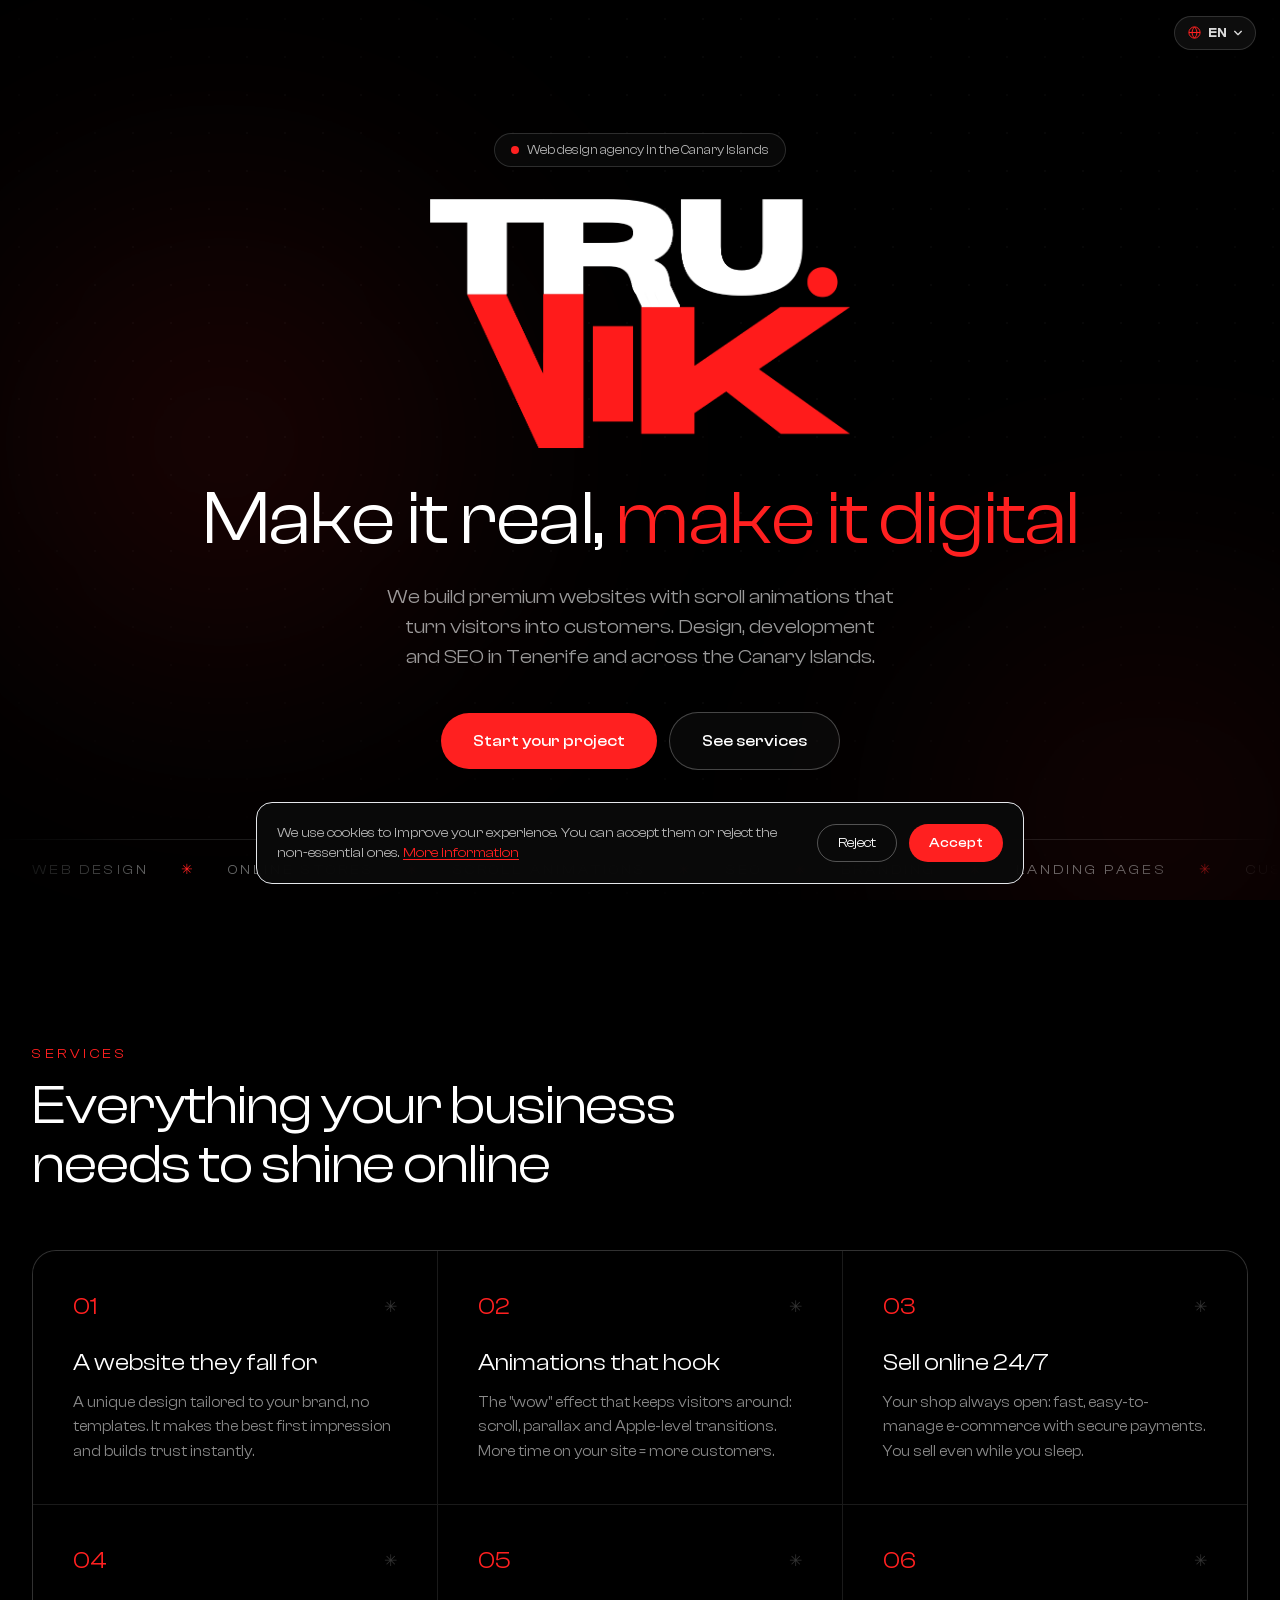
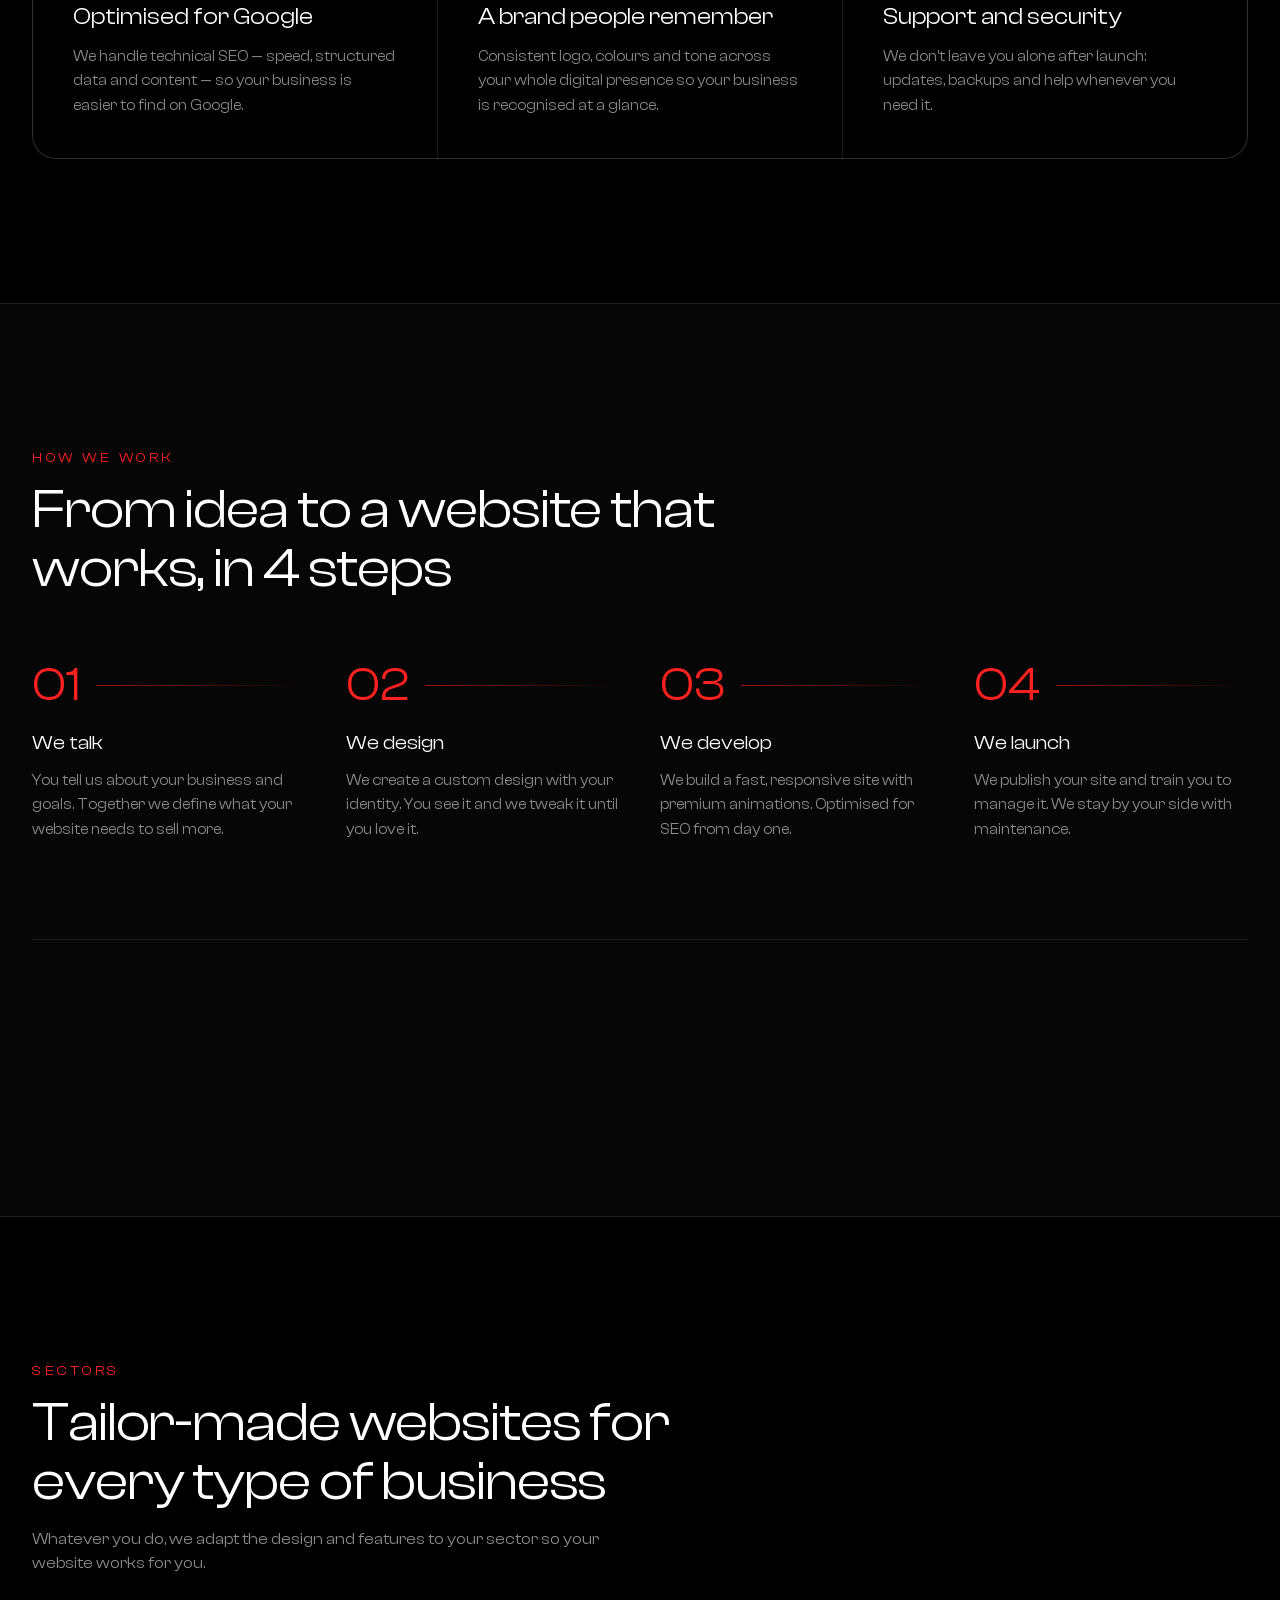
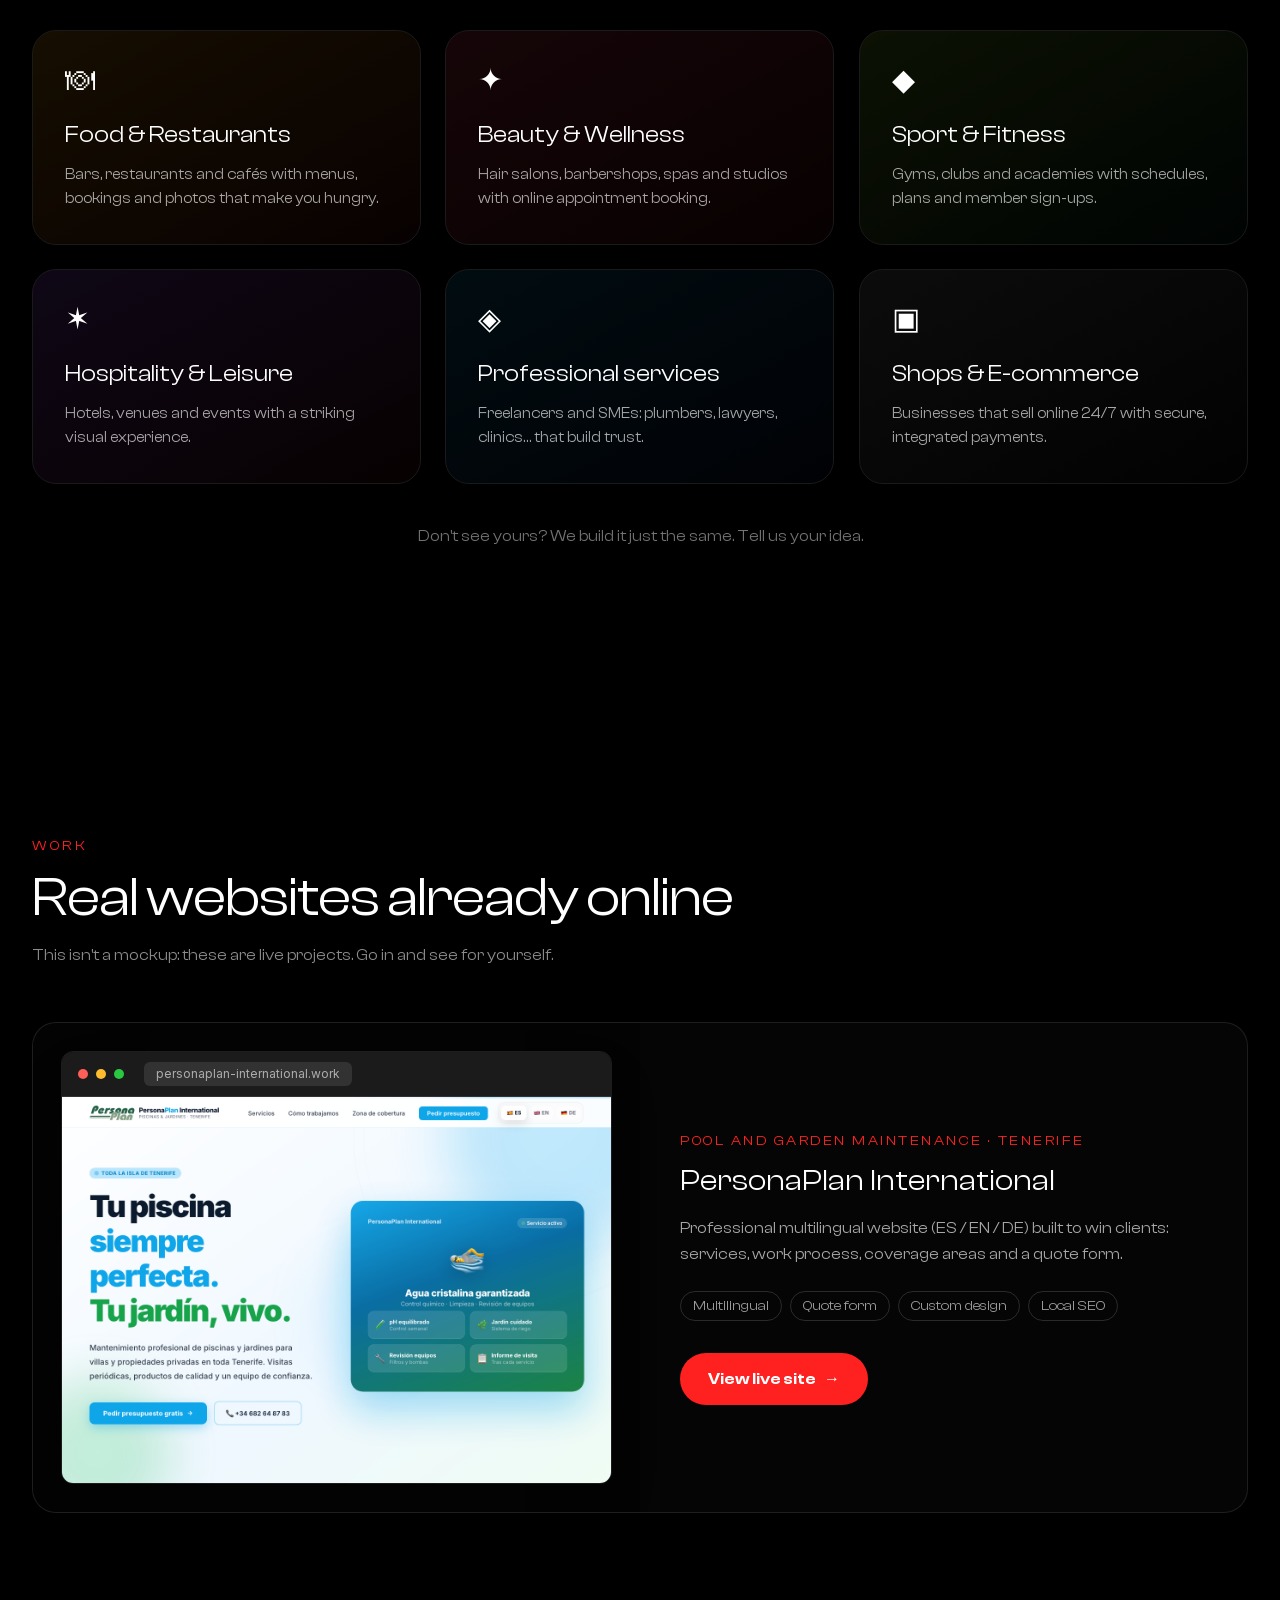
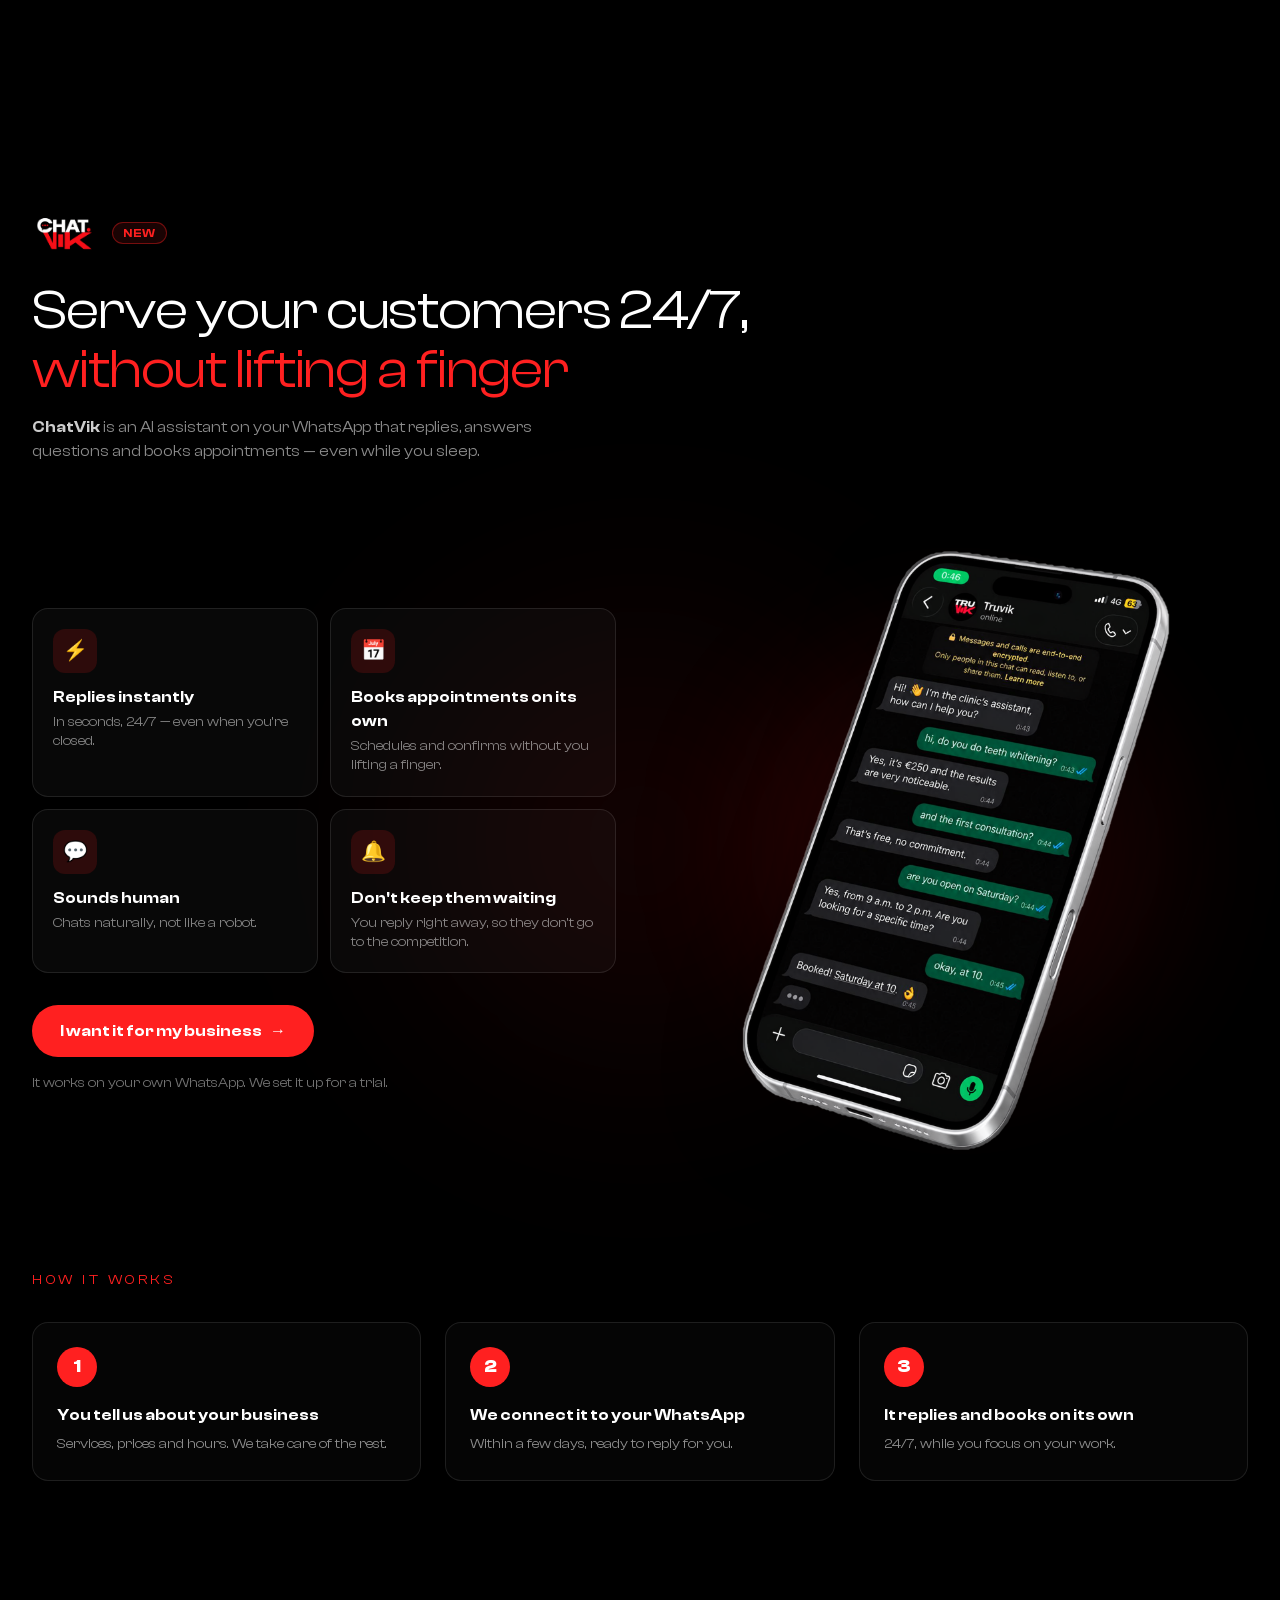
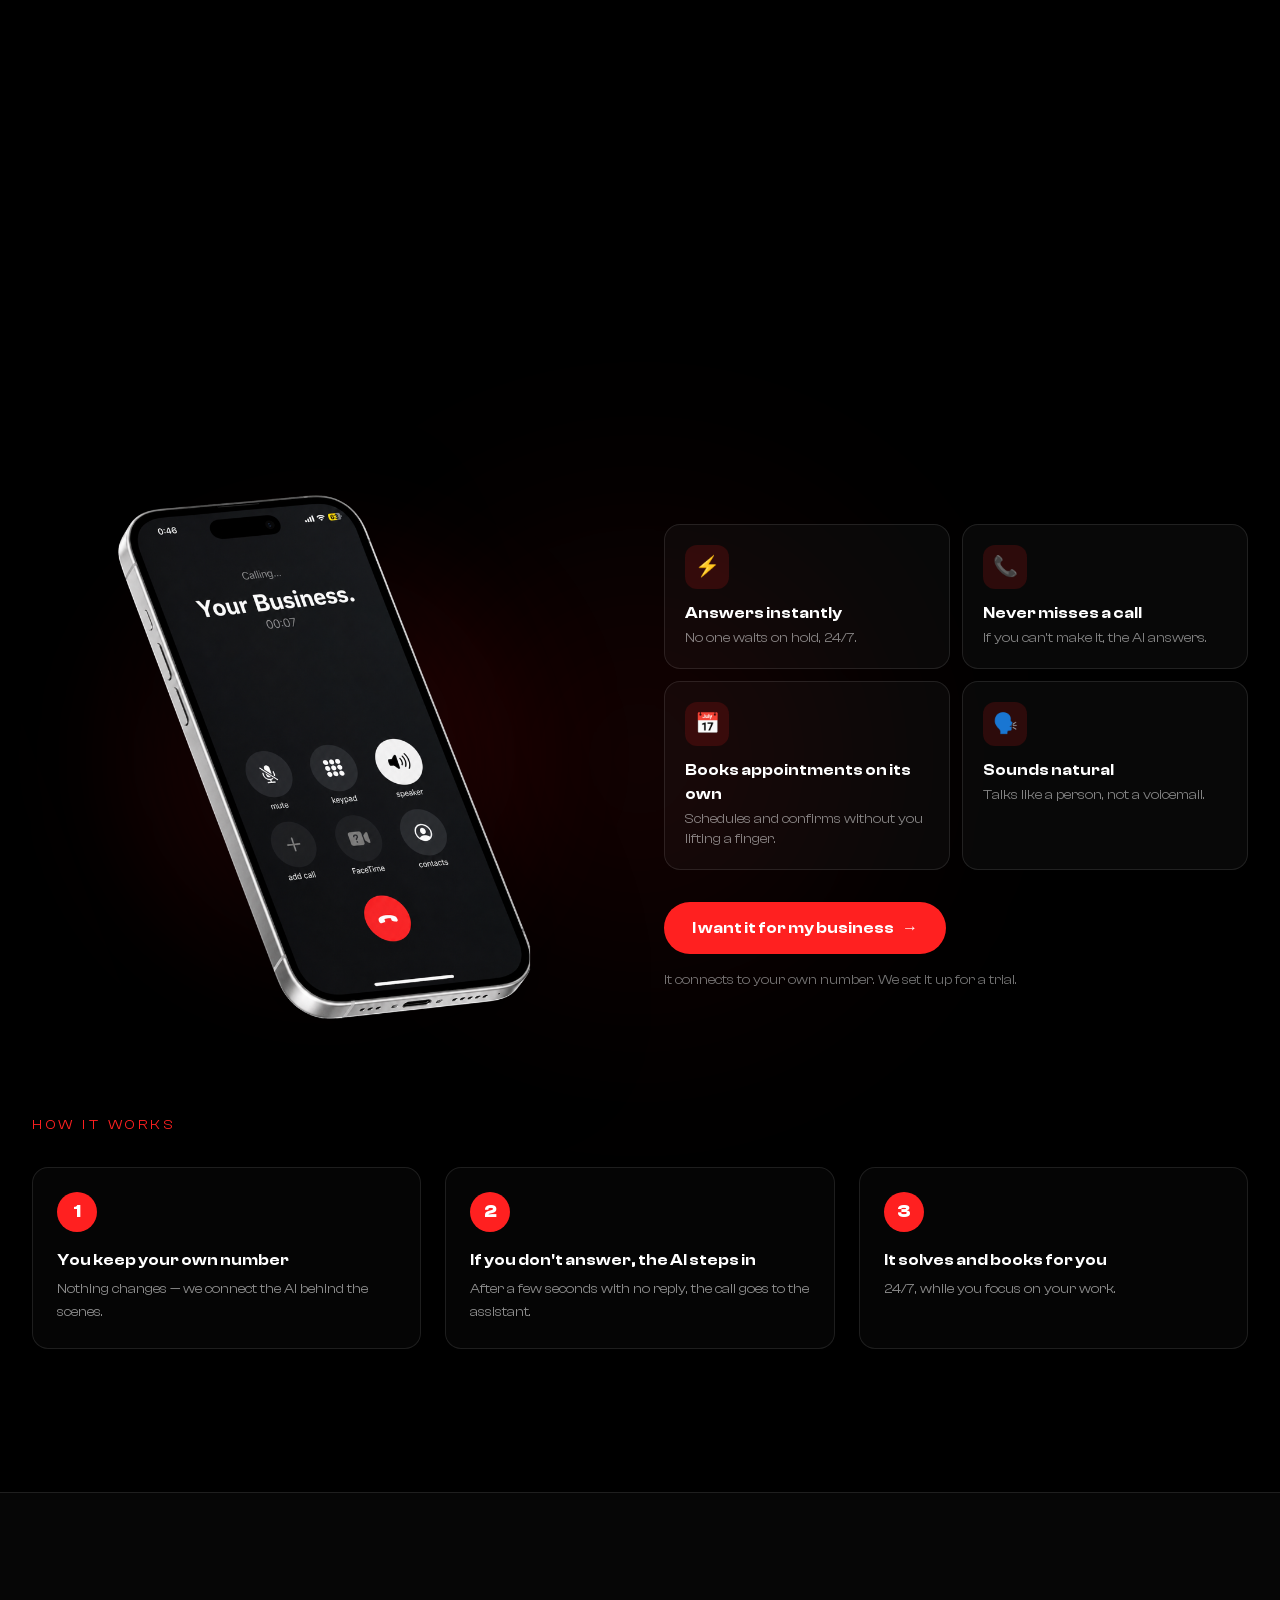
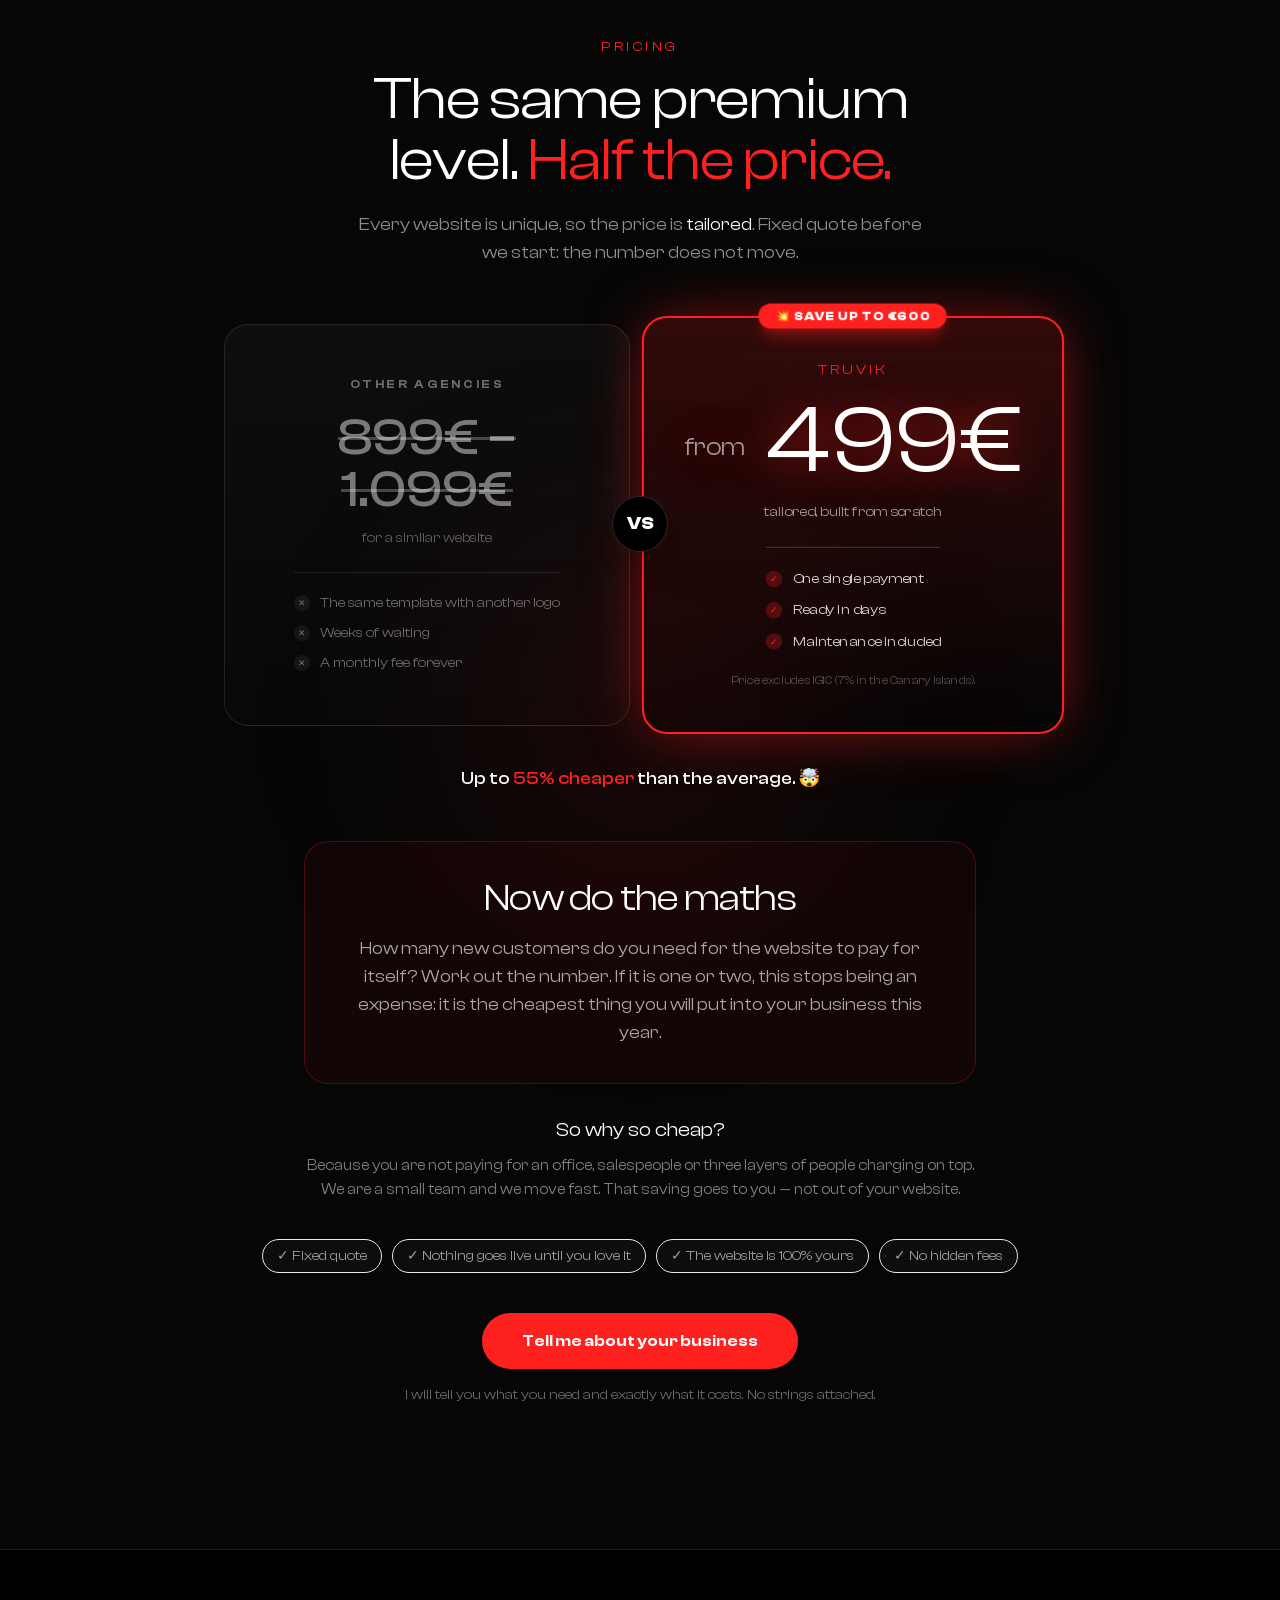
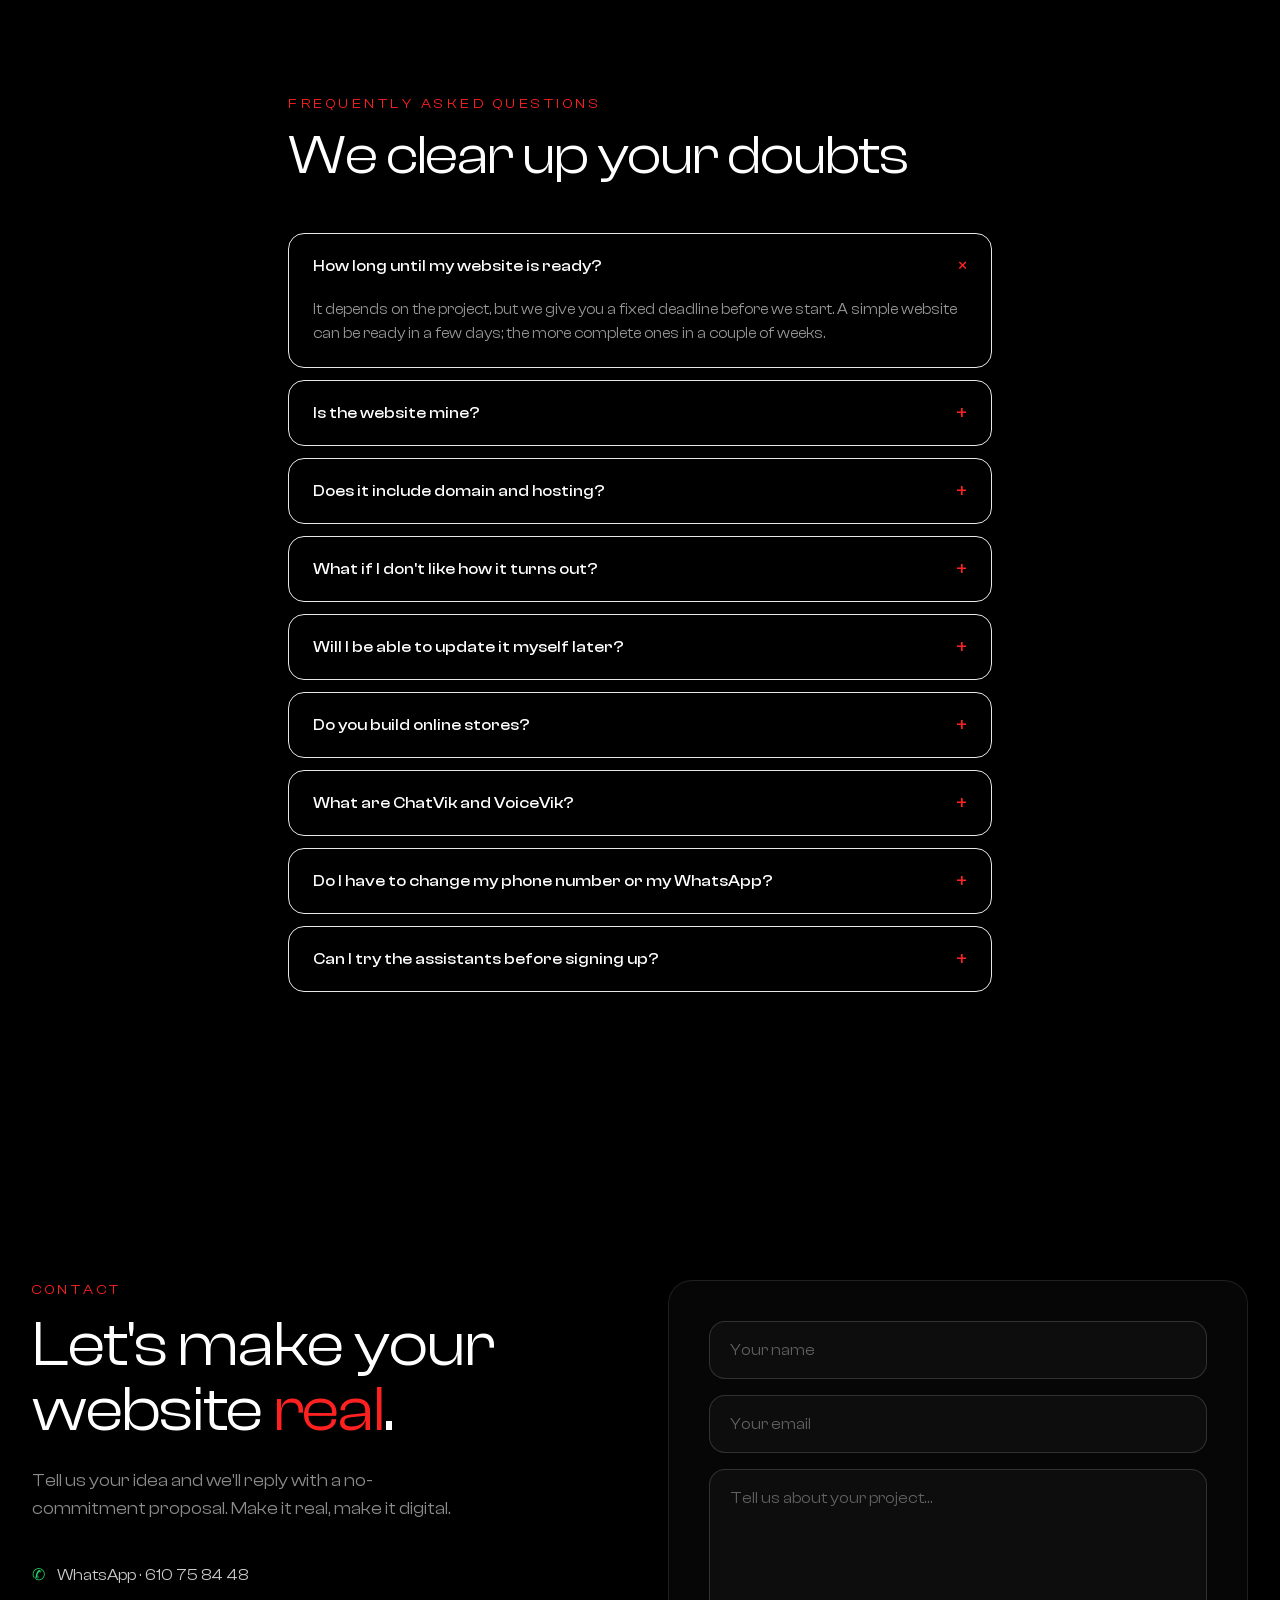
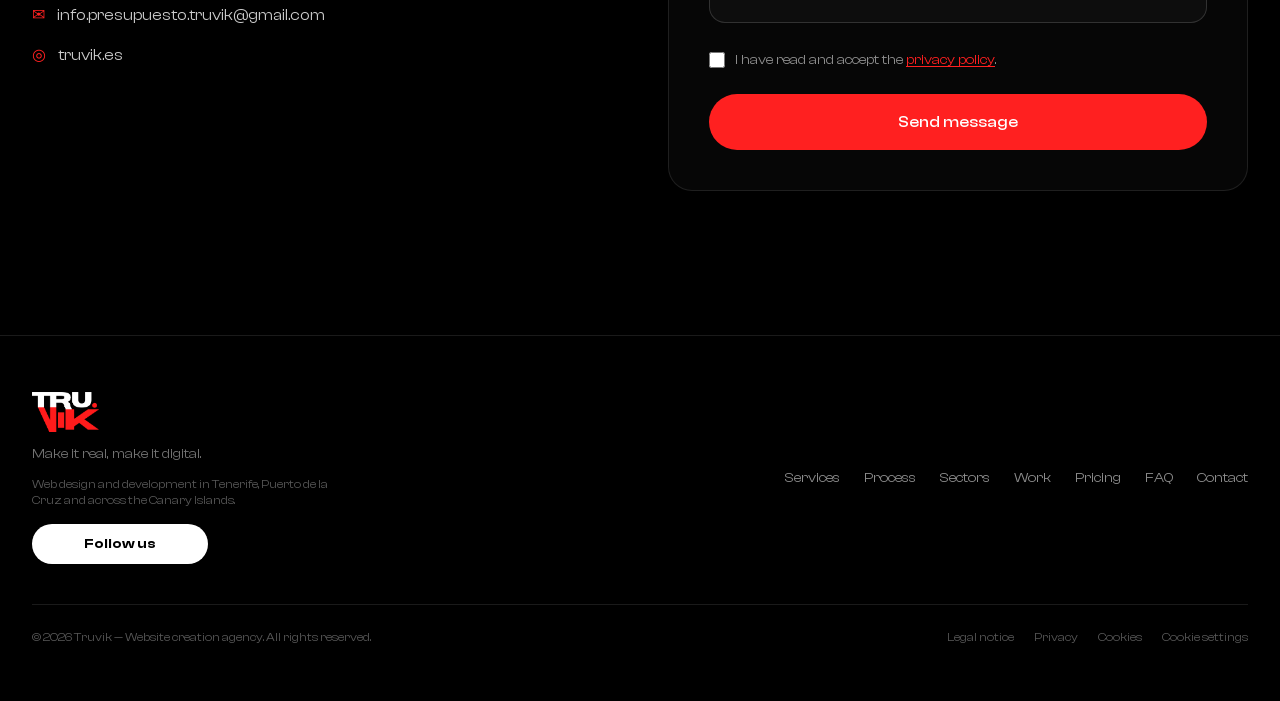
==== commit 5a08c6d0: "ChatVik: la conversación del móvil también por idioma (es/en/de) La captura del chat es una foto con" ====
--- a/index.html
+++ b/index.html
@@ -184,7 +184,7 @@
         ]
       }
     </script>
-    <script type="module" crossorigin src="/assets/index-BSyUHGr_.js"></script>
+    <script type="module" crossorigin src="/assets/index-D0OAcO6n.js"></script>
     <link rel="stylesheet" crossorigin href="/assets/index-IXEYLJjT.css">
   </head>
   <body>
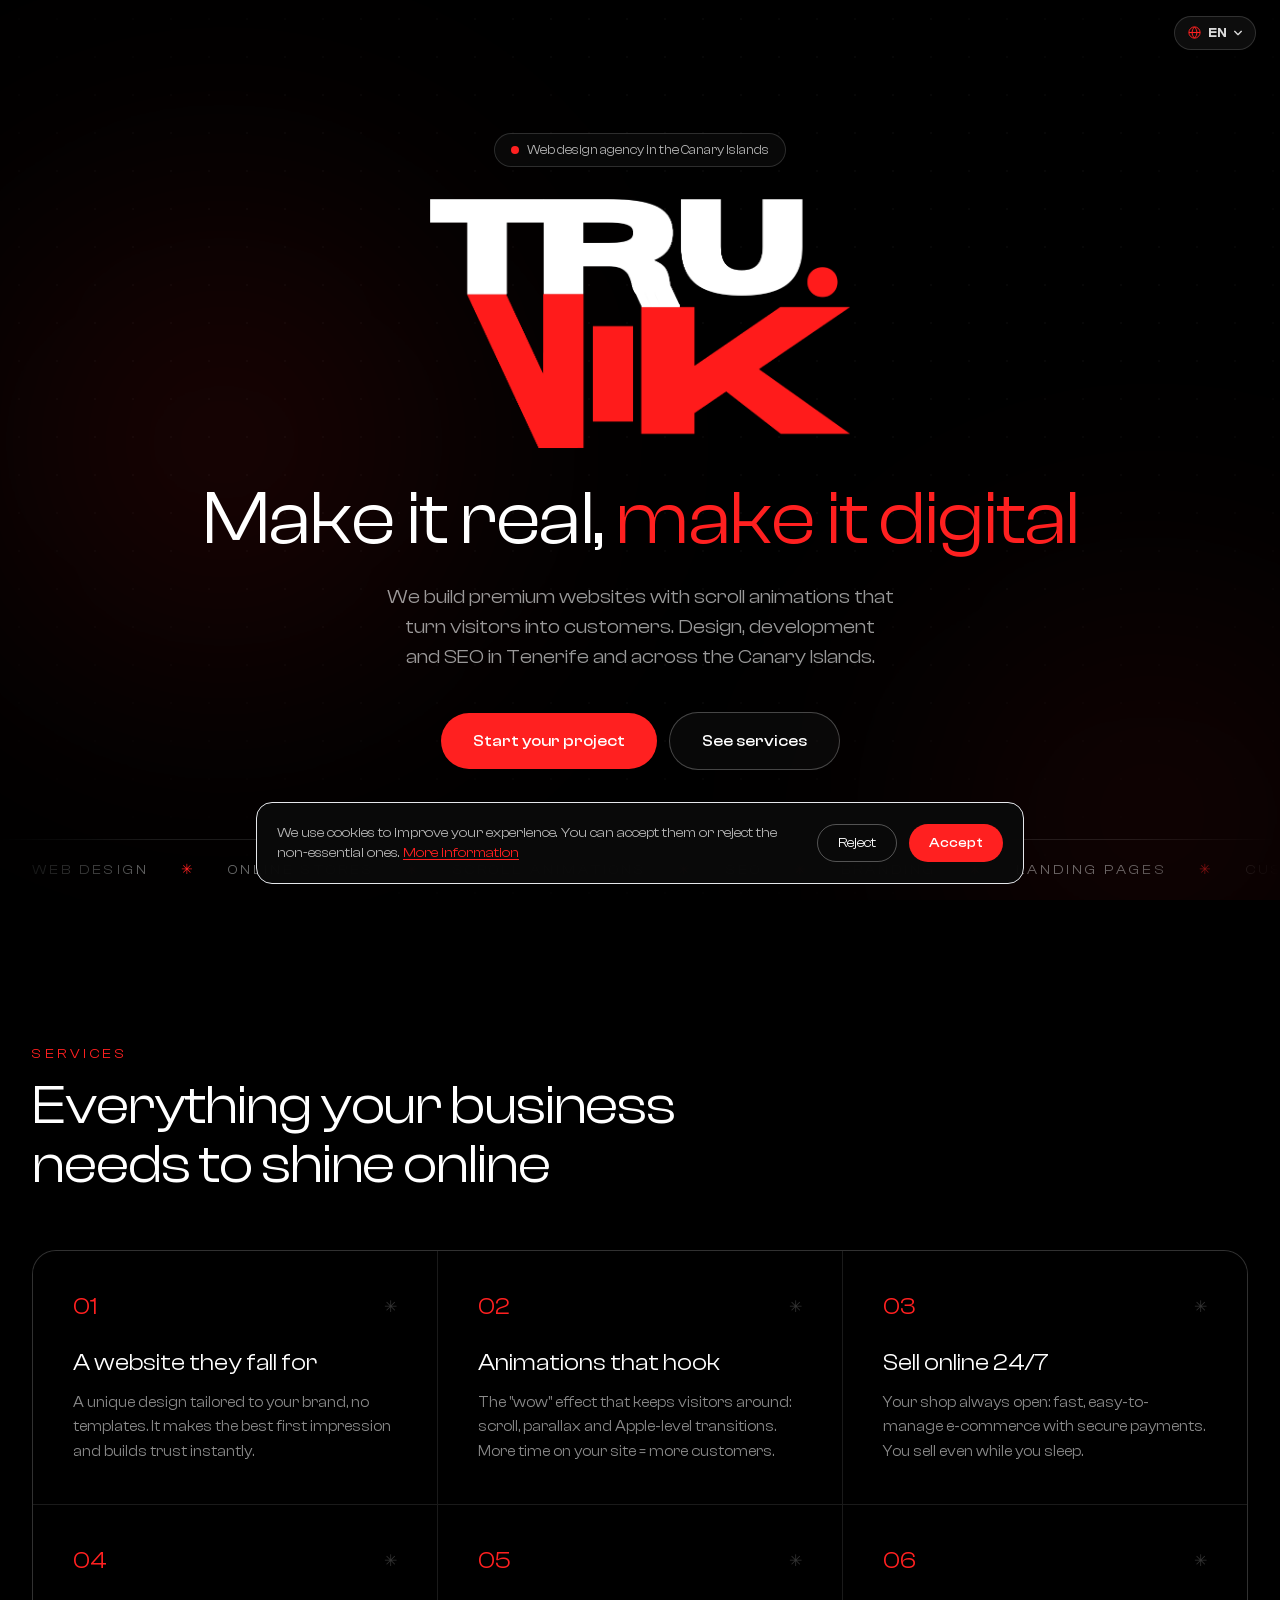
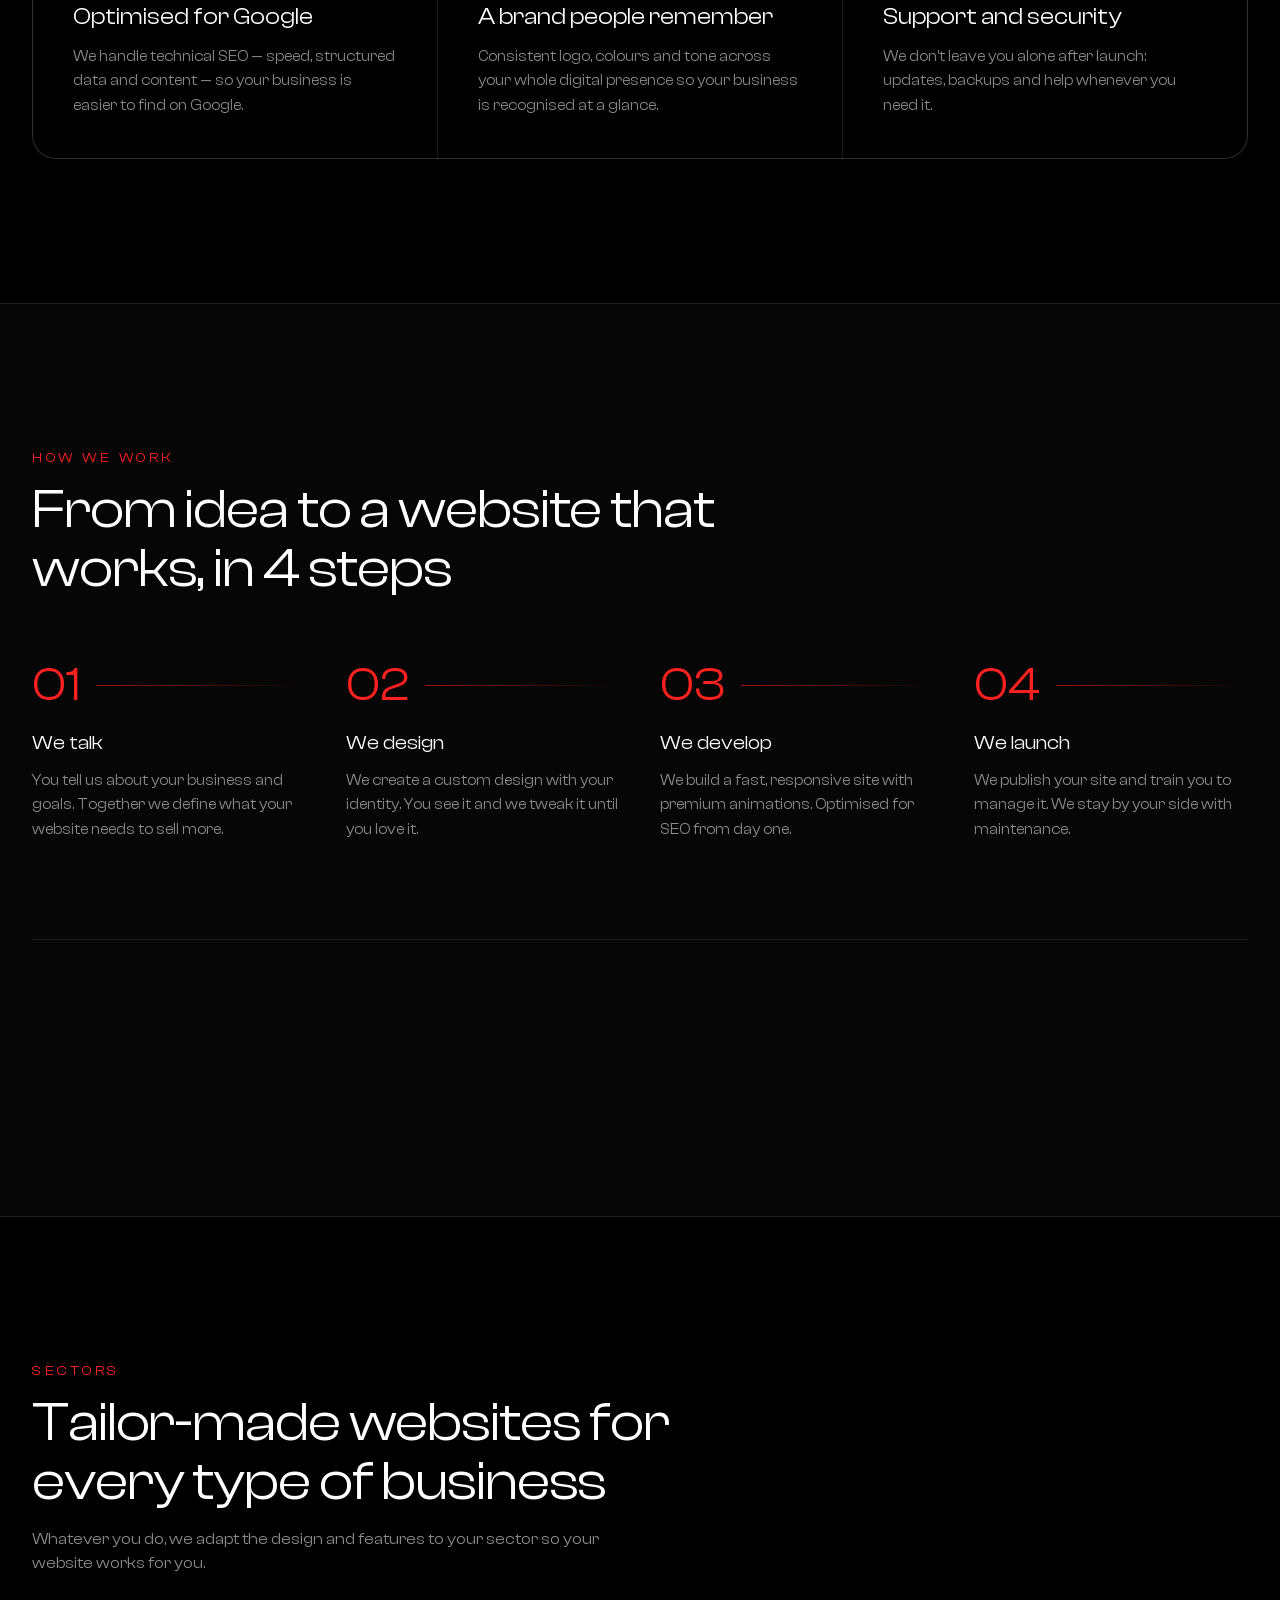
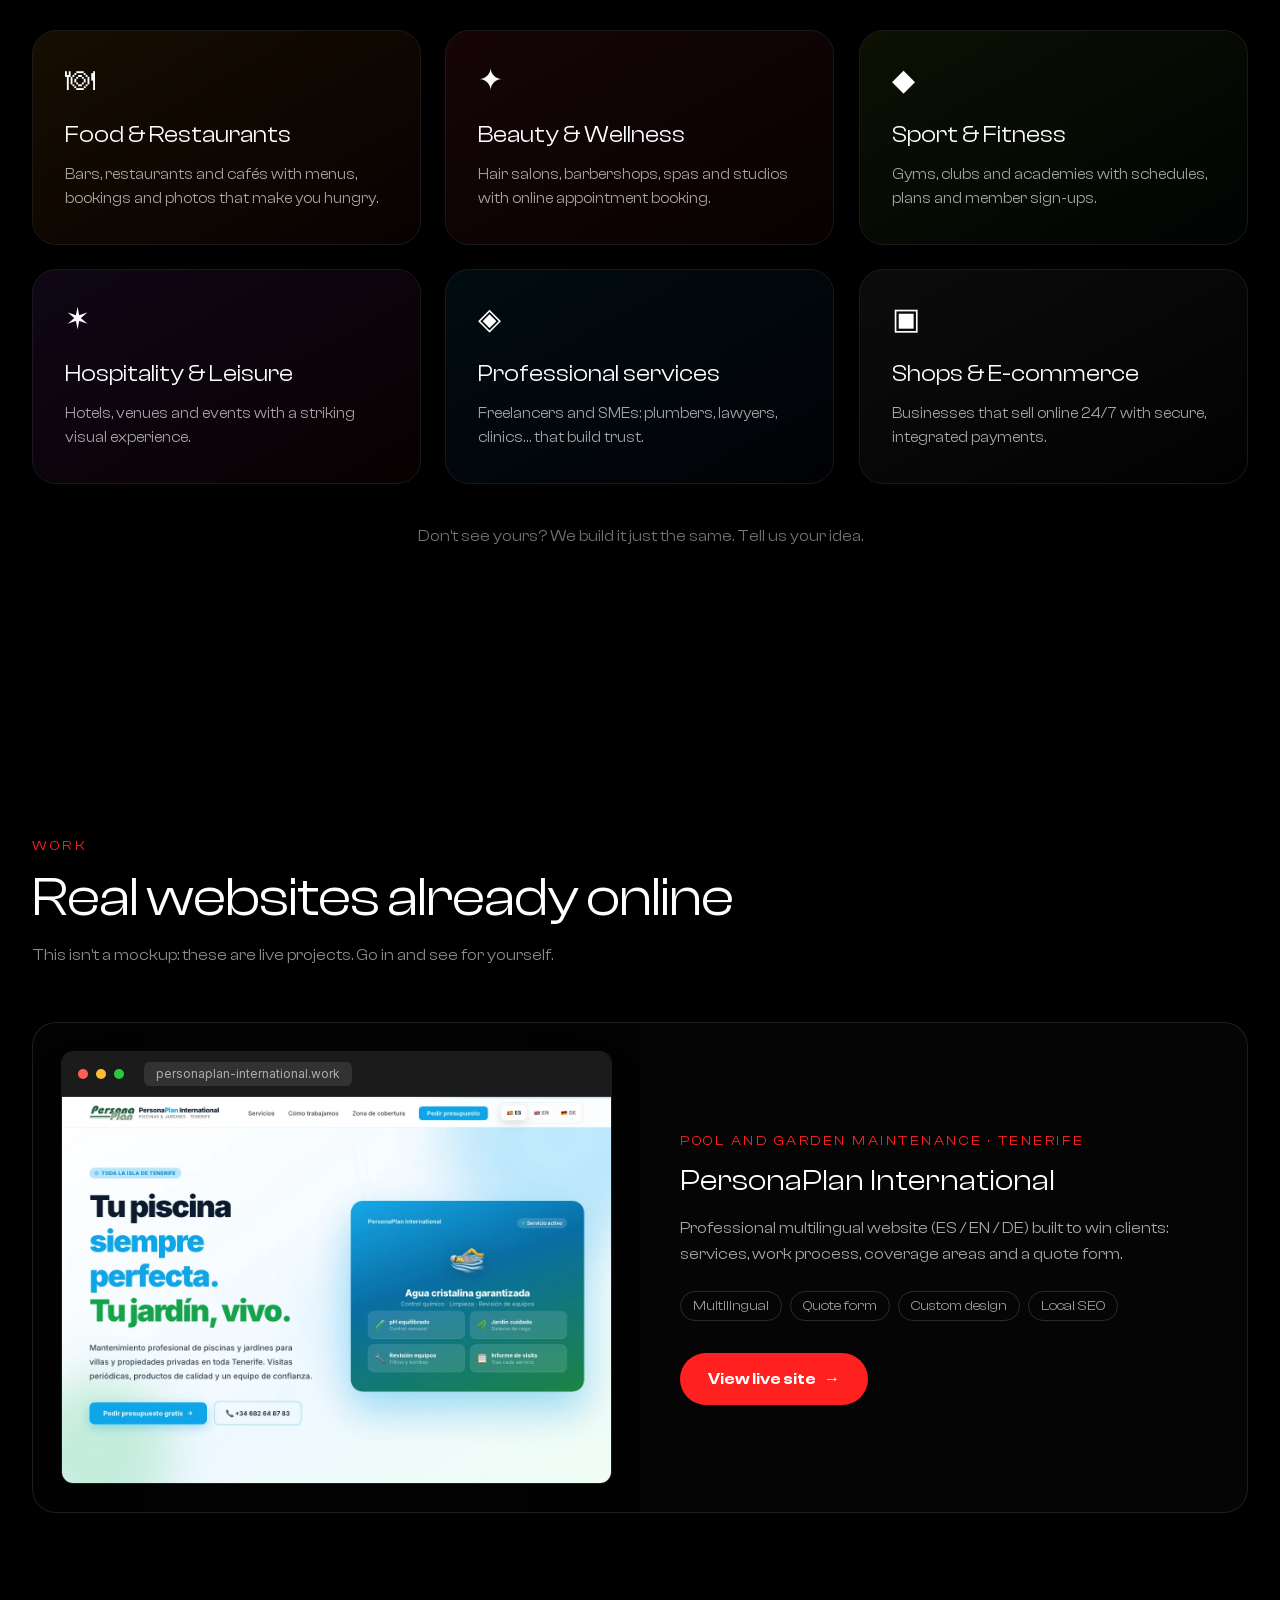
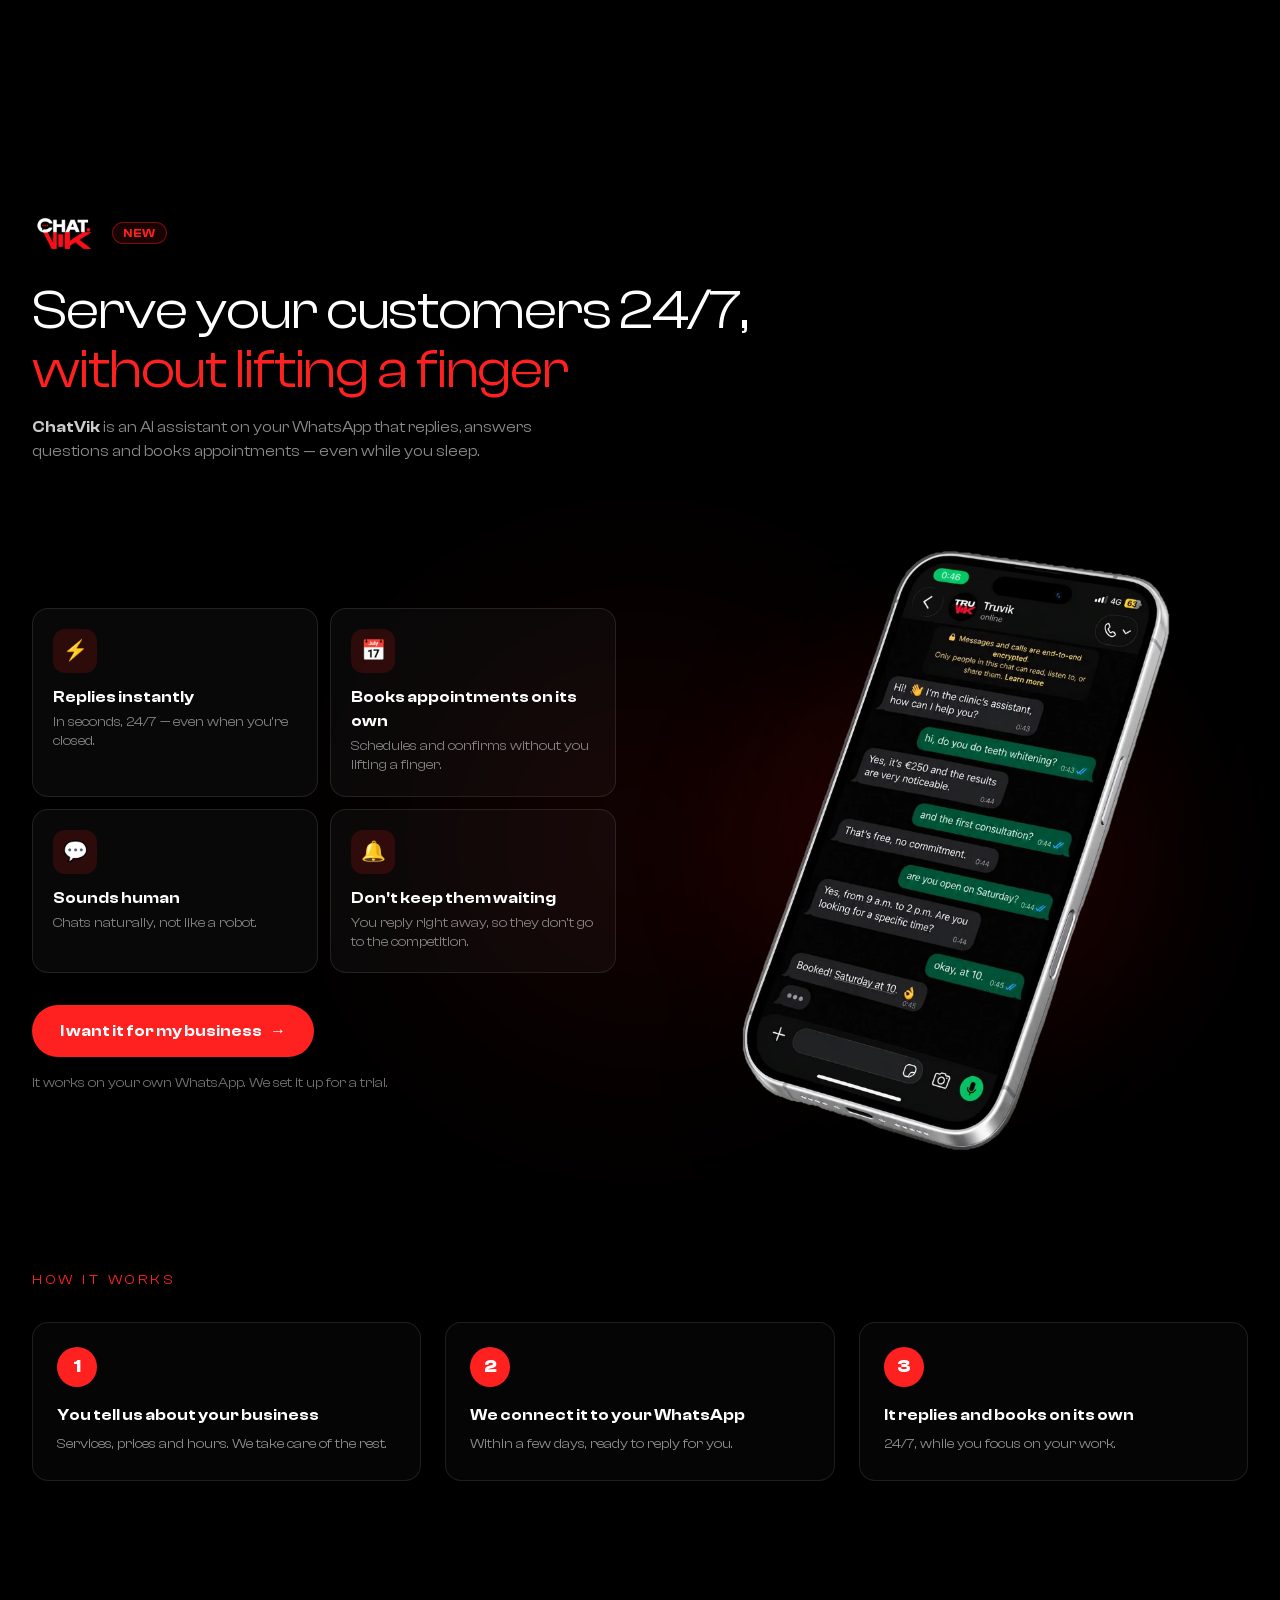
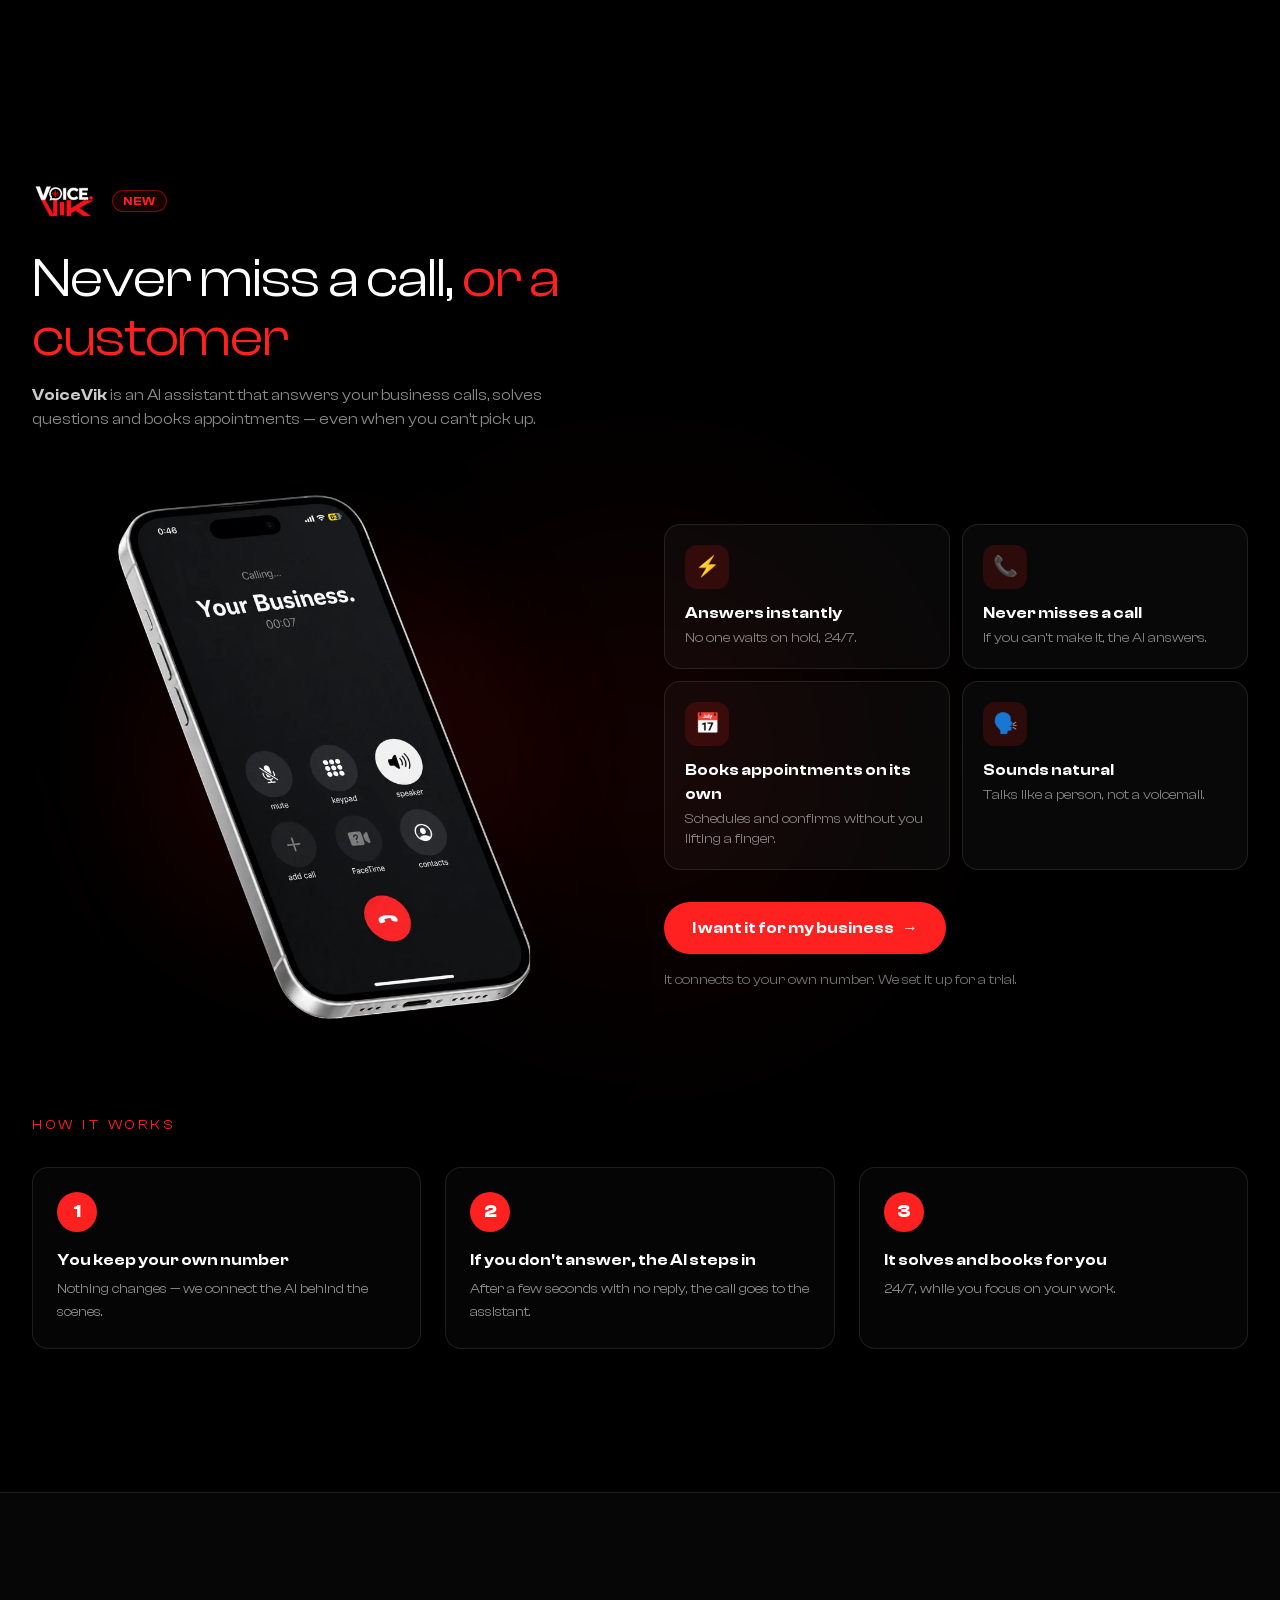
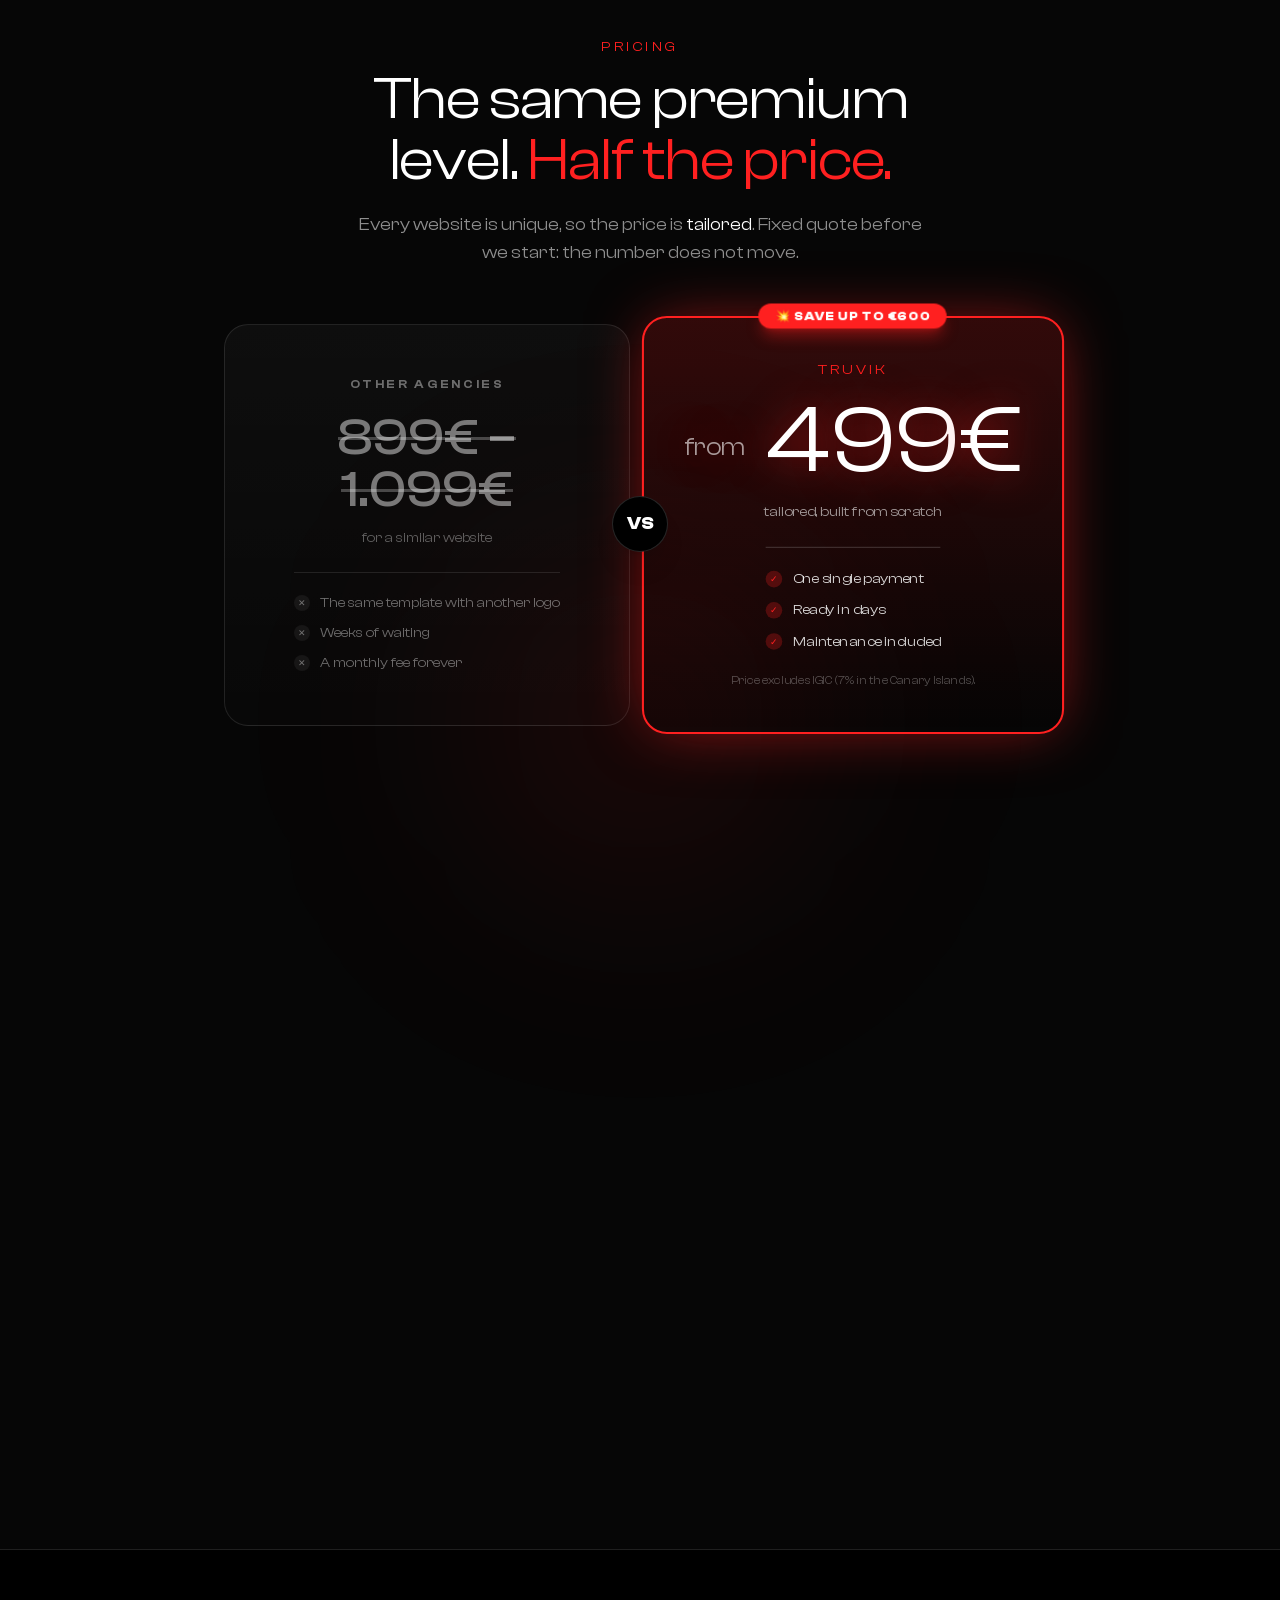
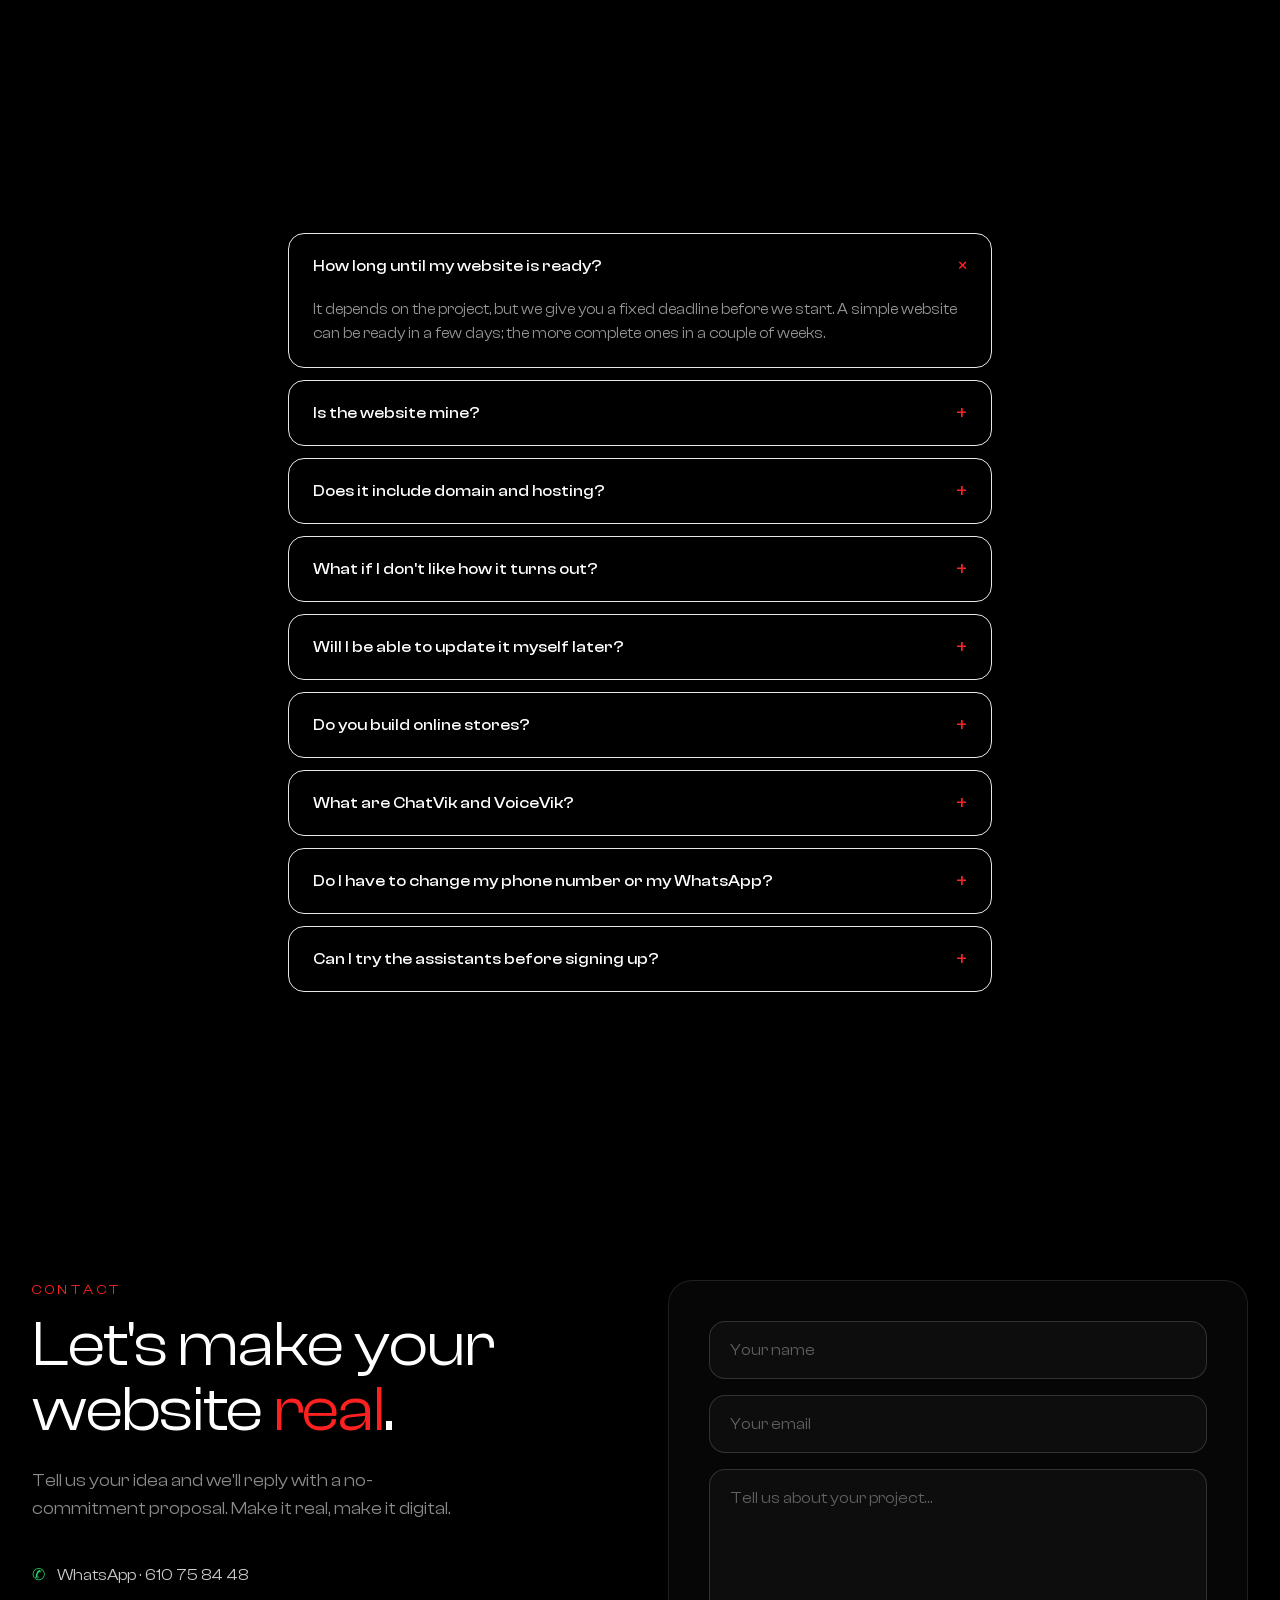
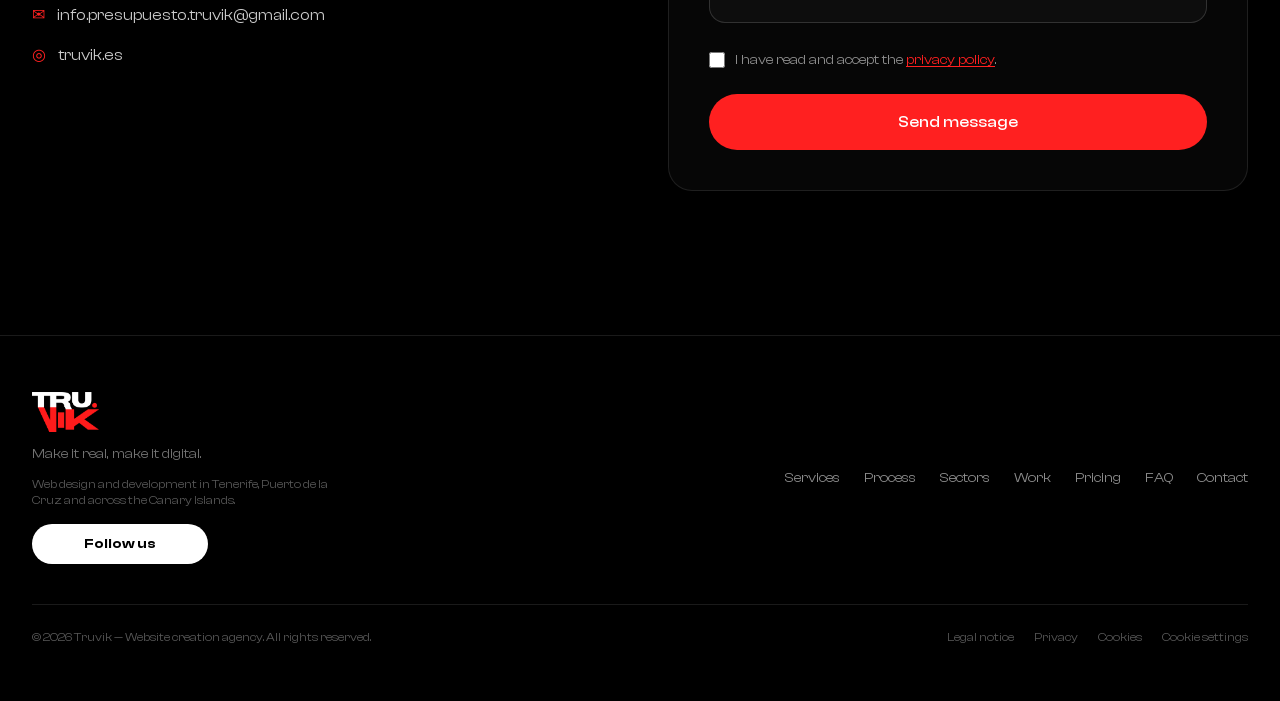
==== commit 47352bac: "Imágenes: 4,2 MB -> 539 KB - Los logos de ChatVik y VoiceVik pesaban 580 y 607 KB... para mostrarse " ====
--- a/index.html
+++ b/index.html
@@ -184,7 +184,7 @@
         ]
       }
     </script>
-    <script type="module" crossorigin src="/assets/index-D0OAcO6n.js"></script>
+    <script type="module" crossorigin src="/assets/index-BqIJrmmS.js"></script>
     <link rel="stylesheet" crossorigin href="/assets/index-IXEYLJjT.css">
   </head>
   <body>
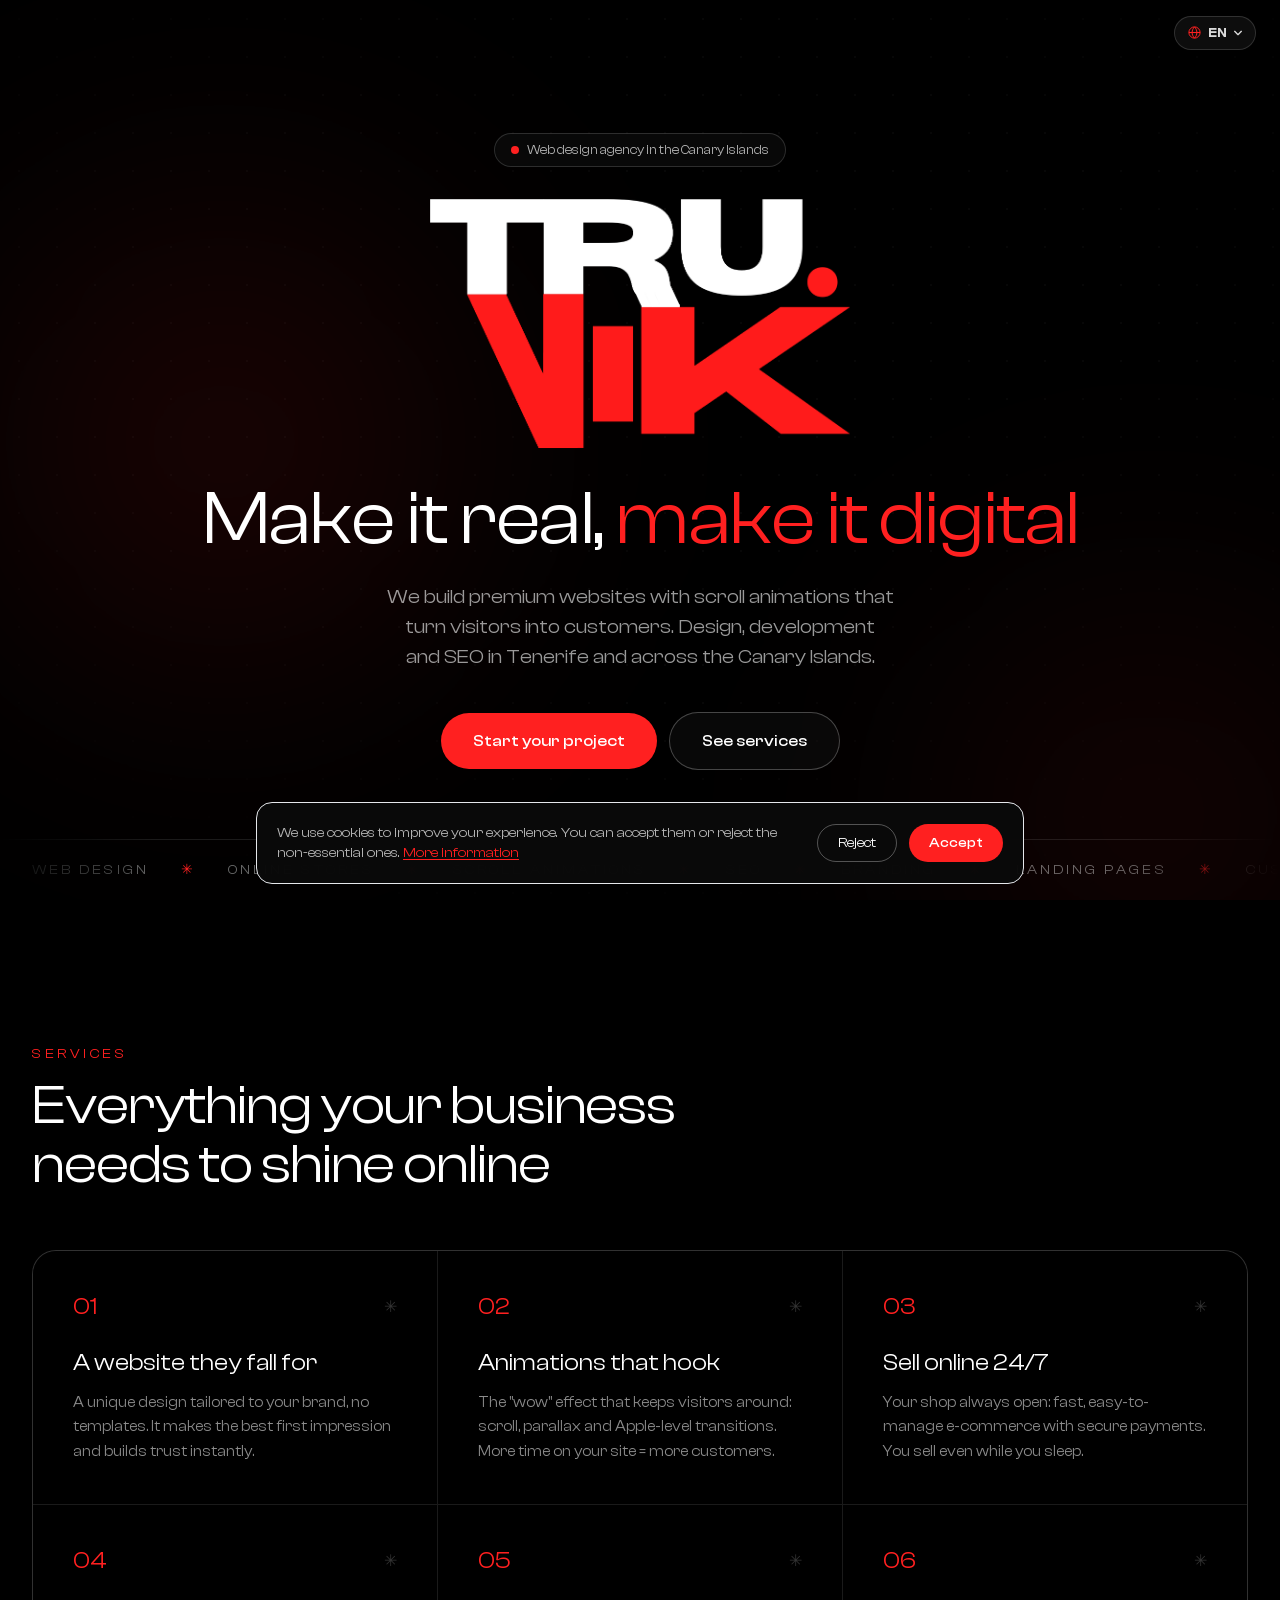
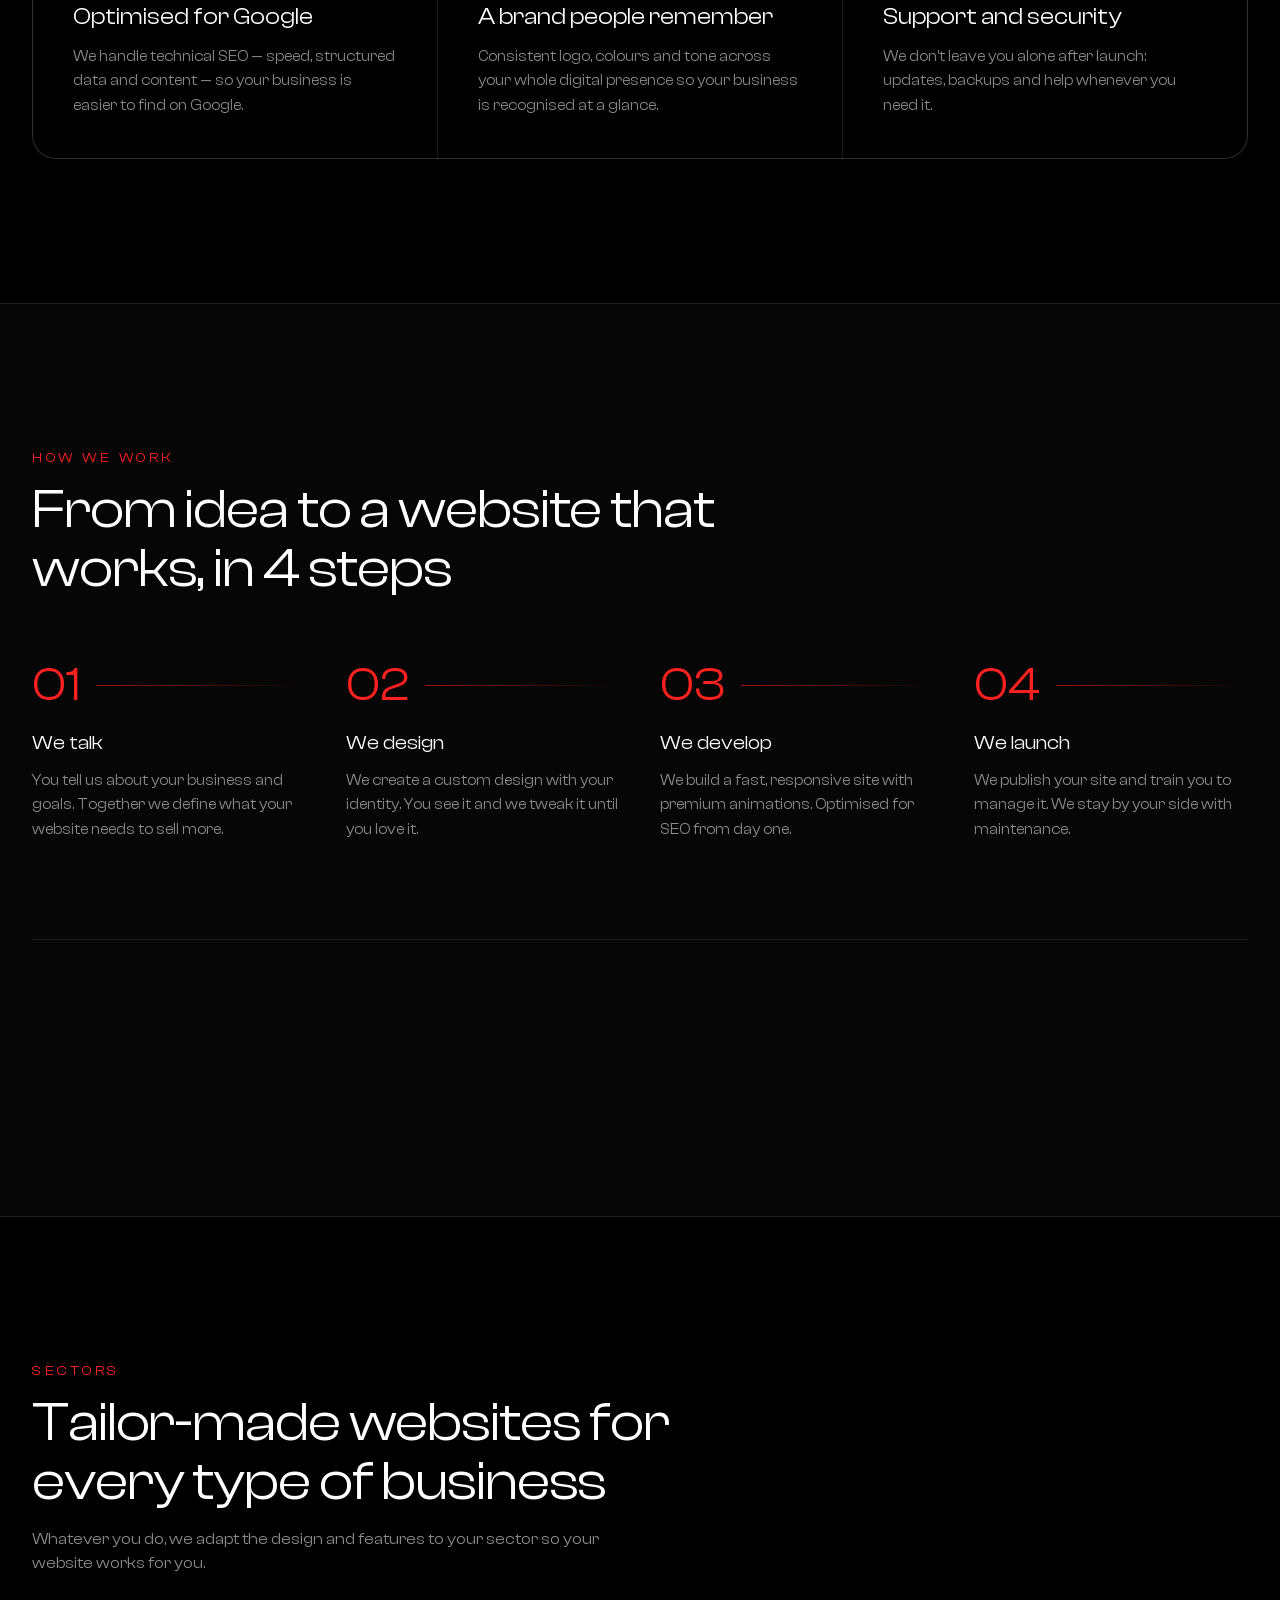
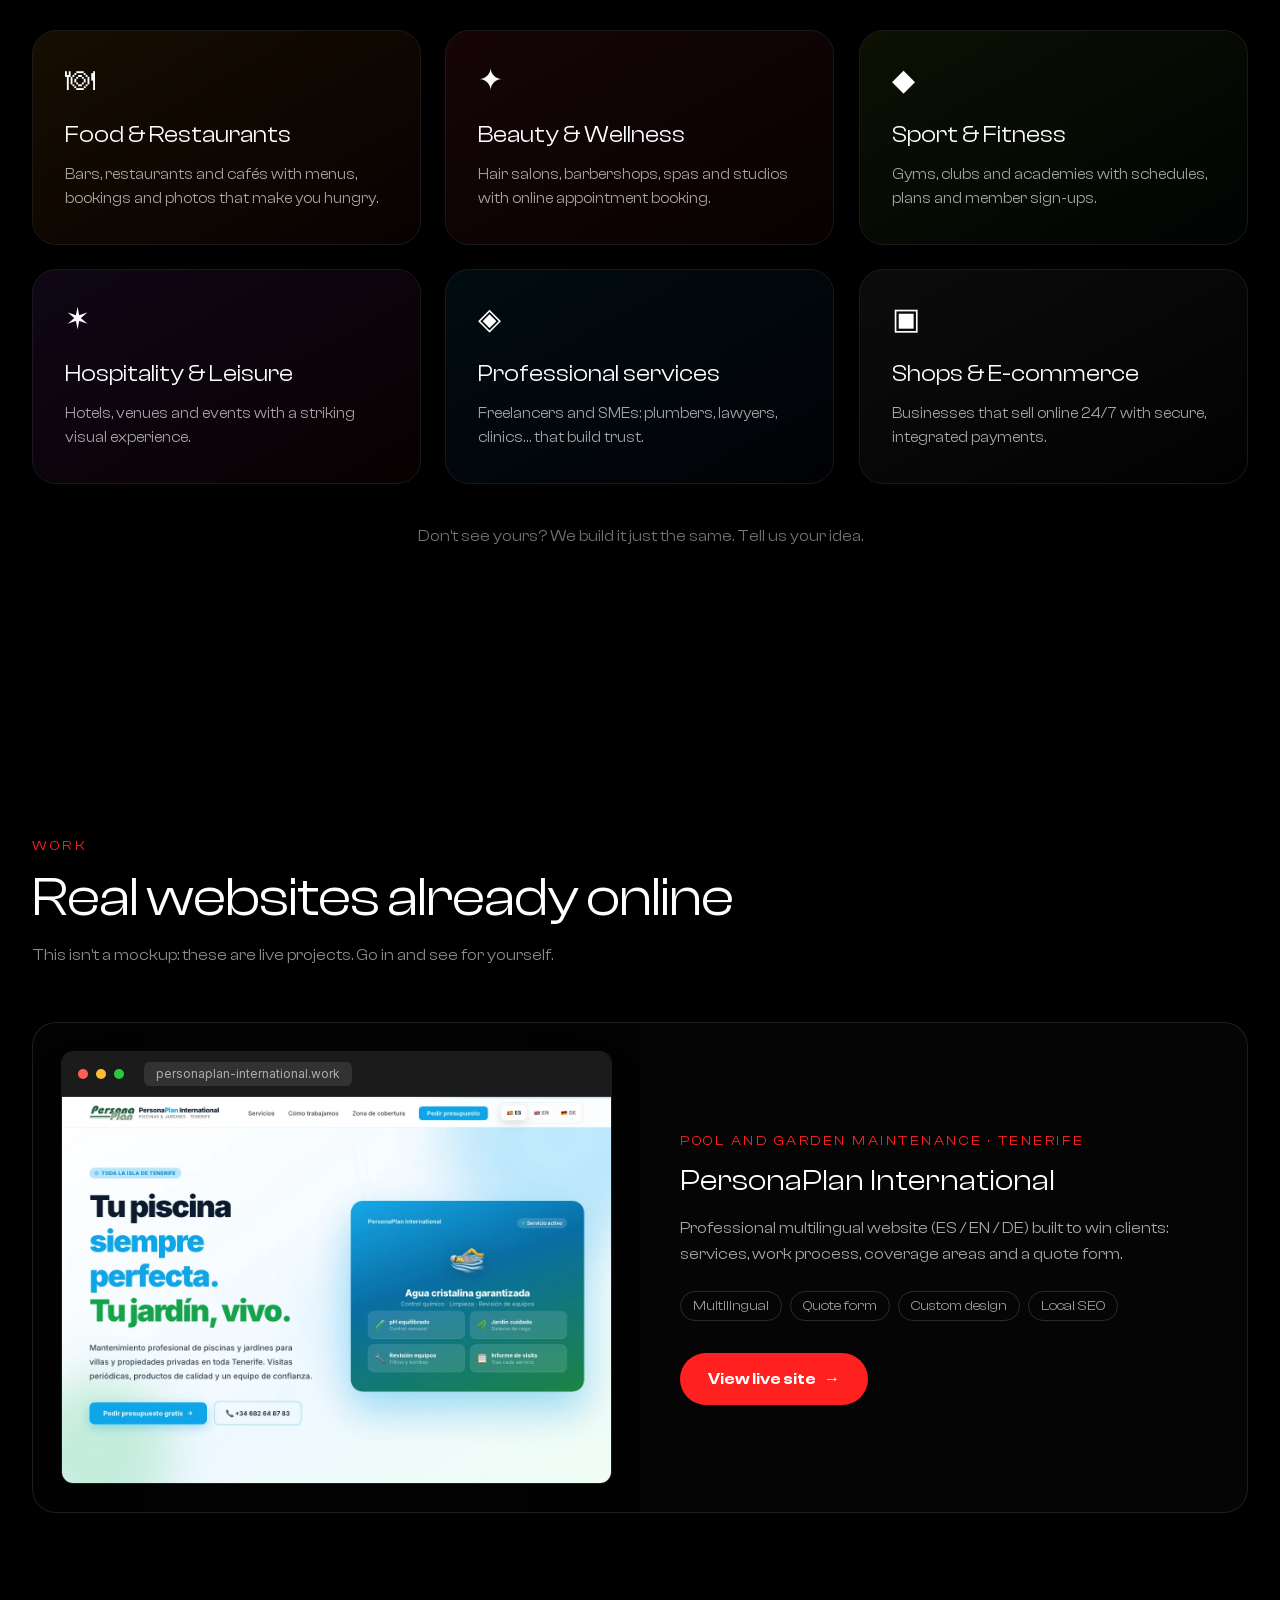
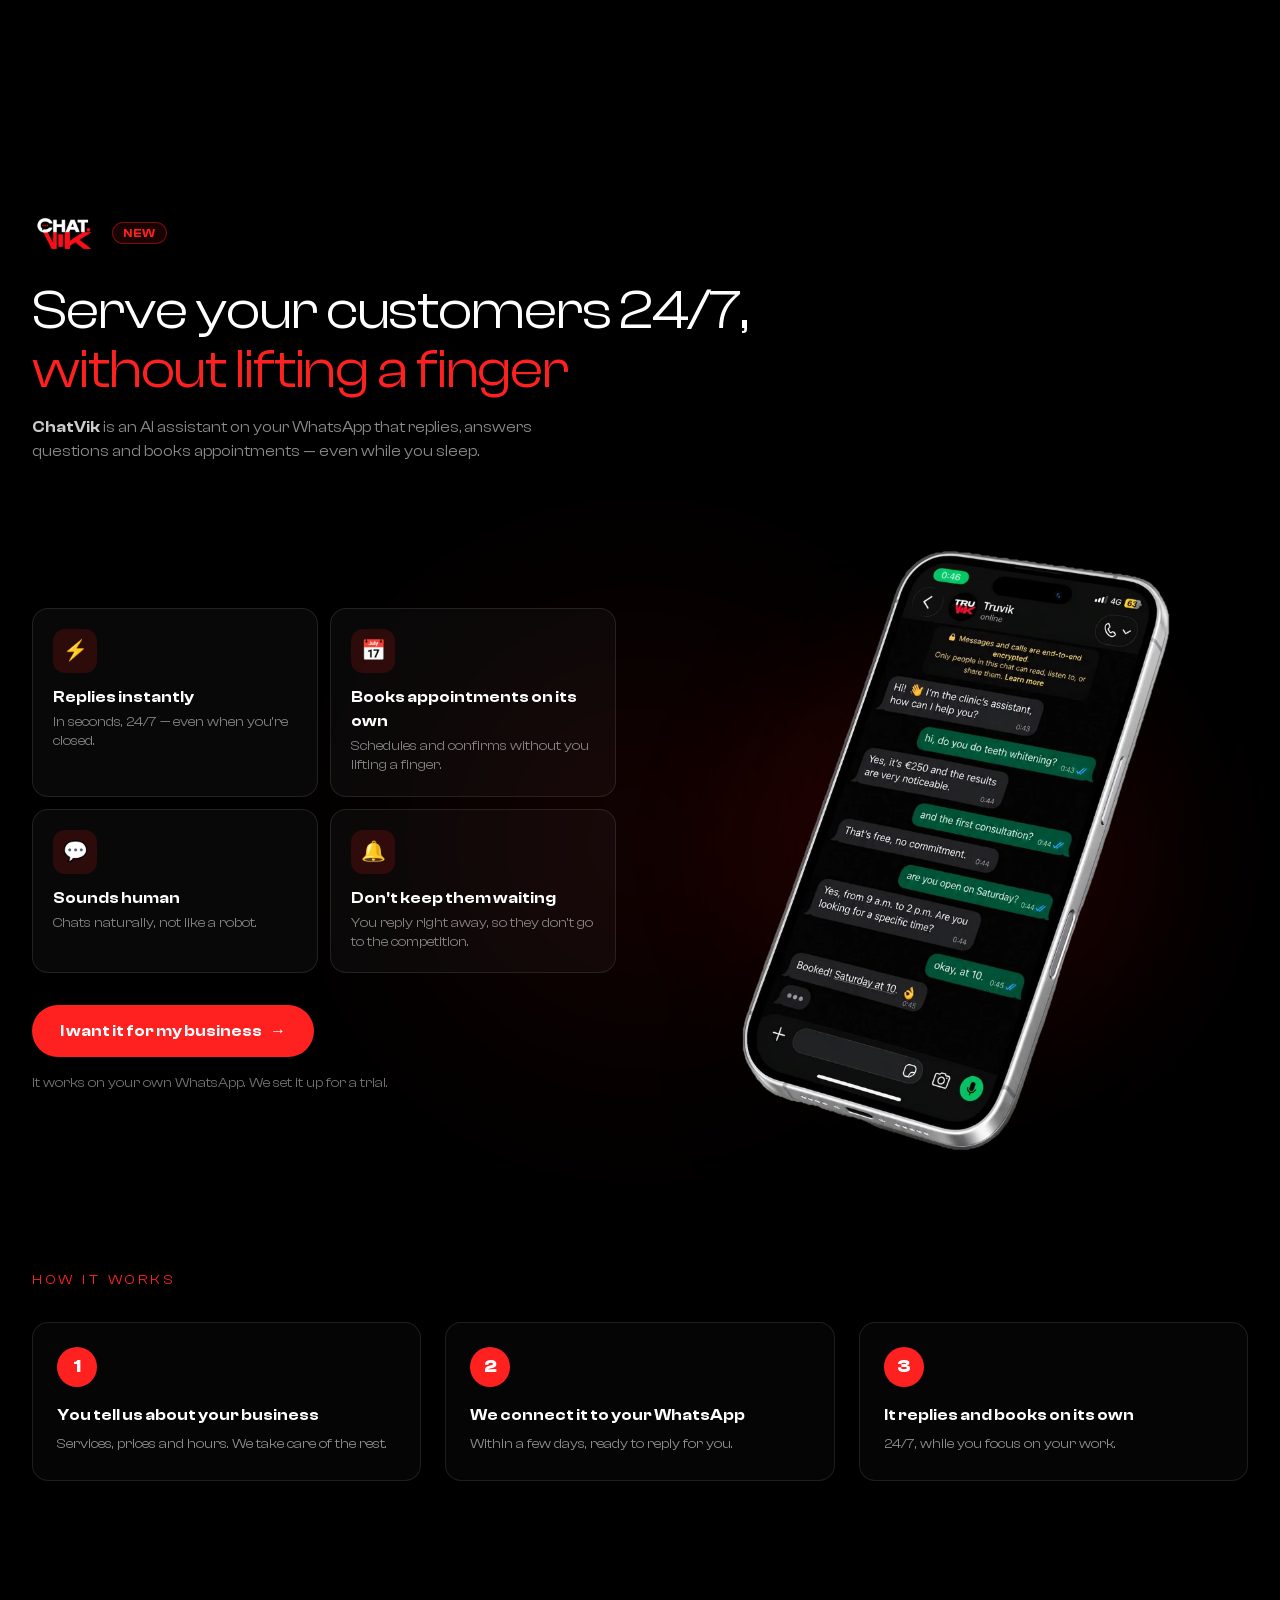
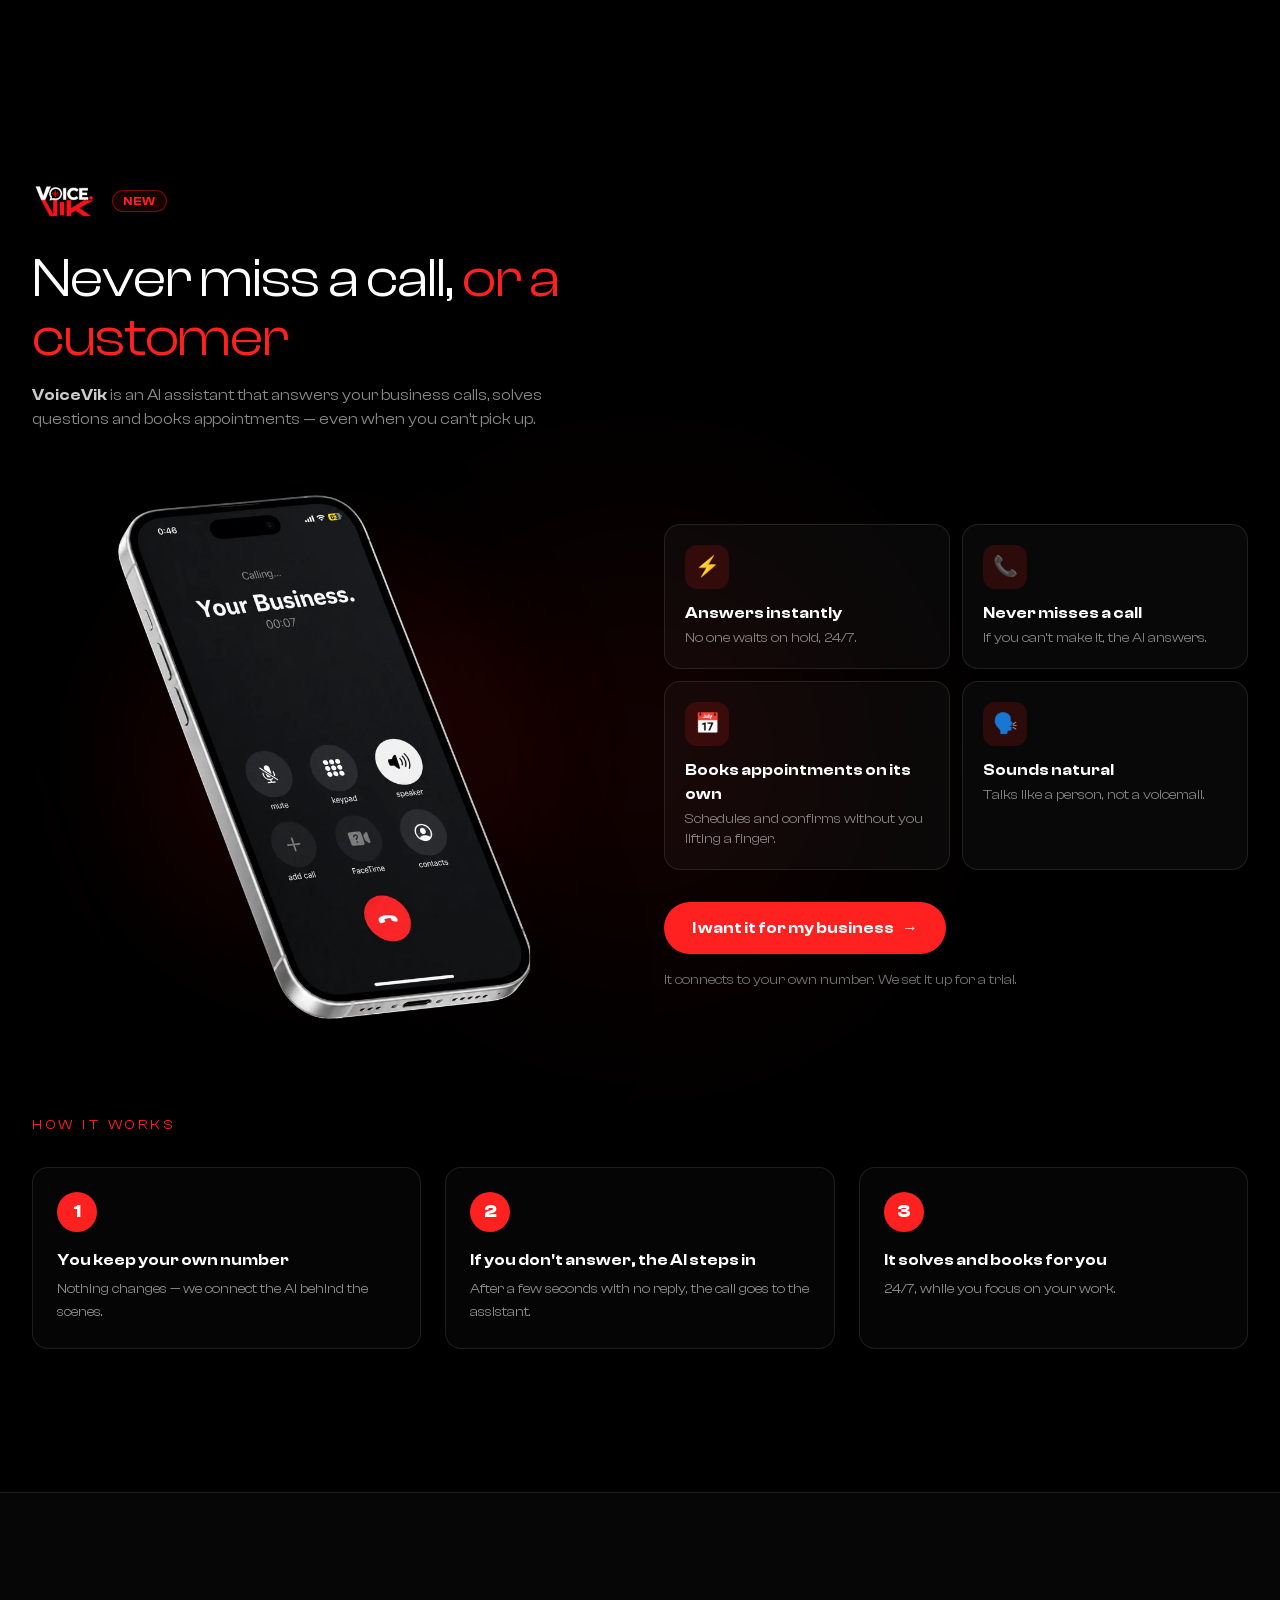
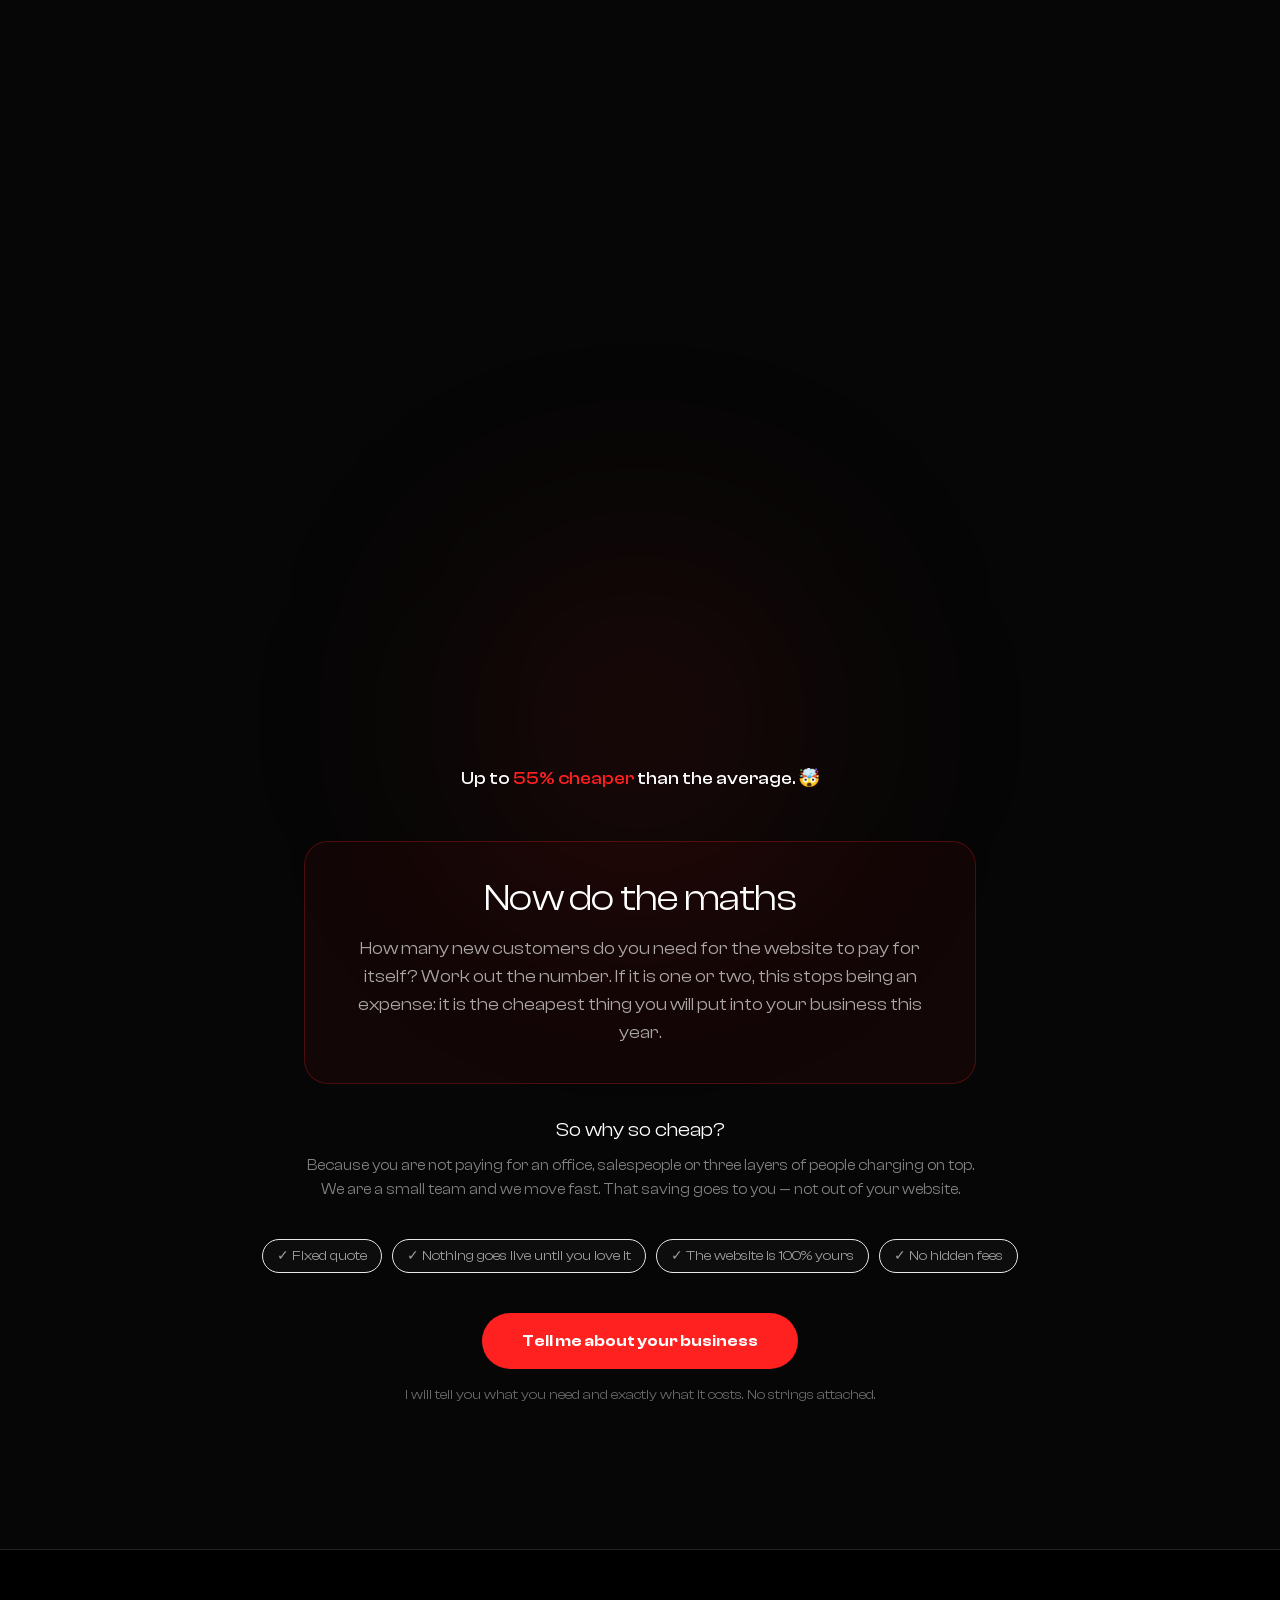
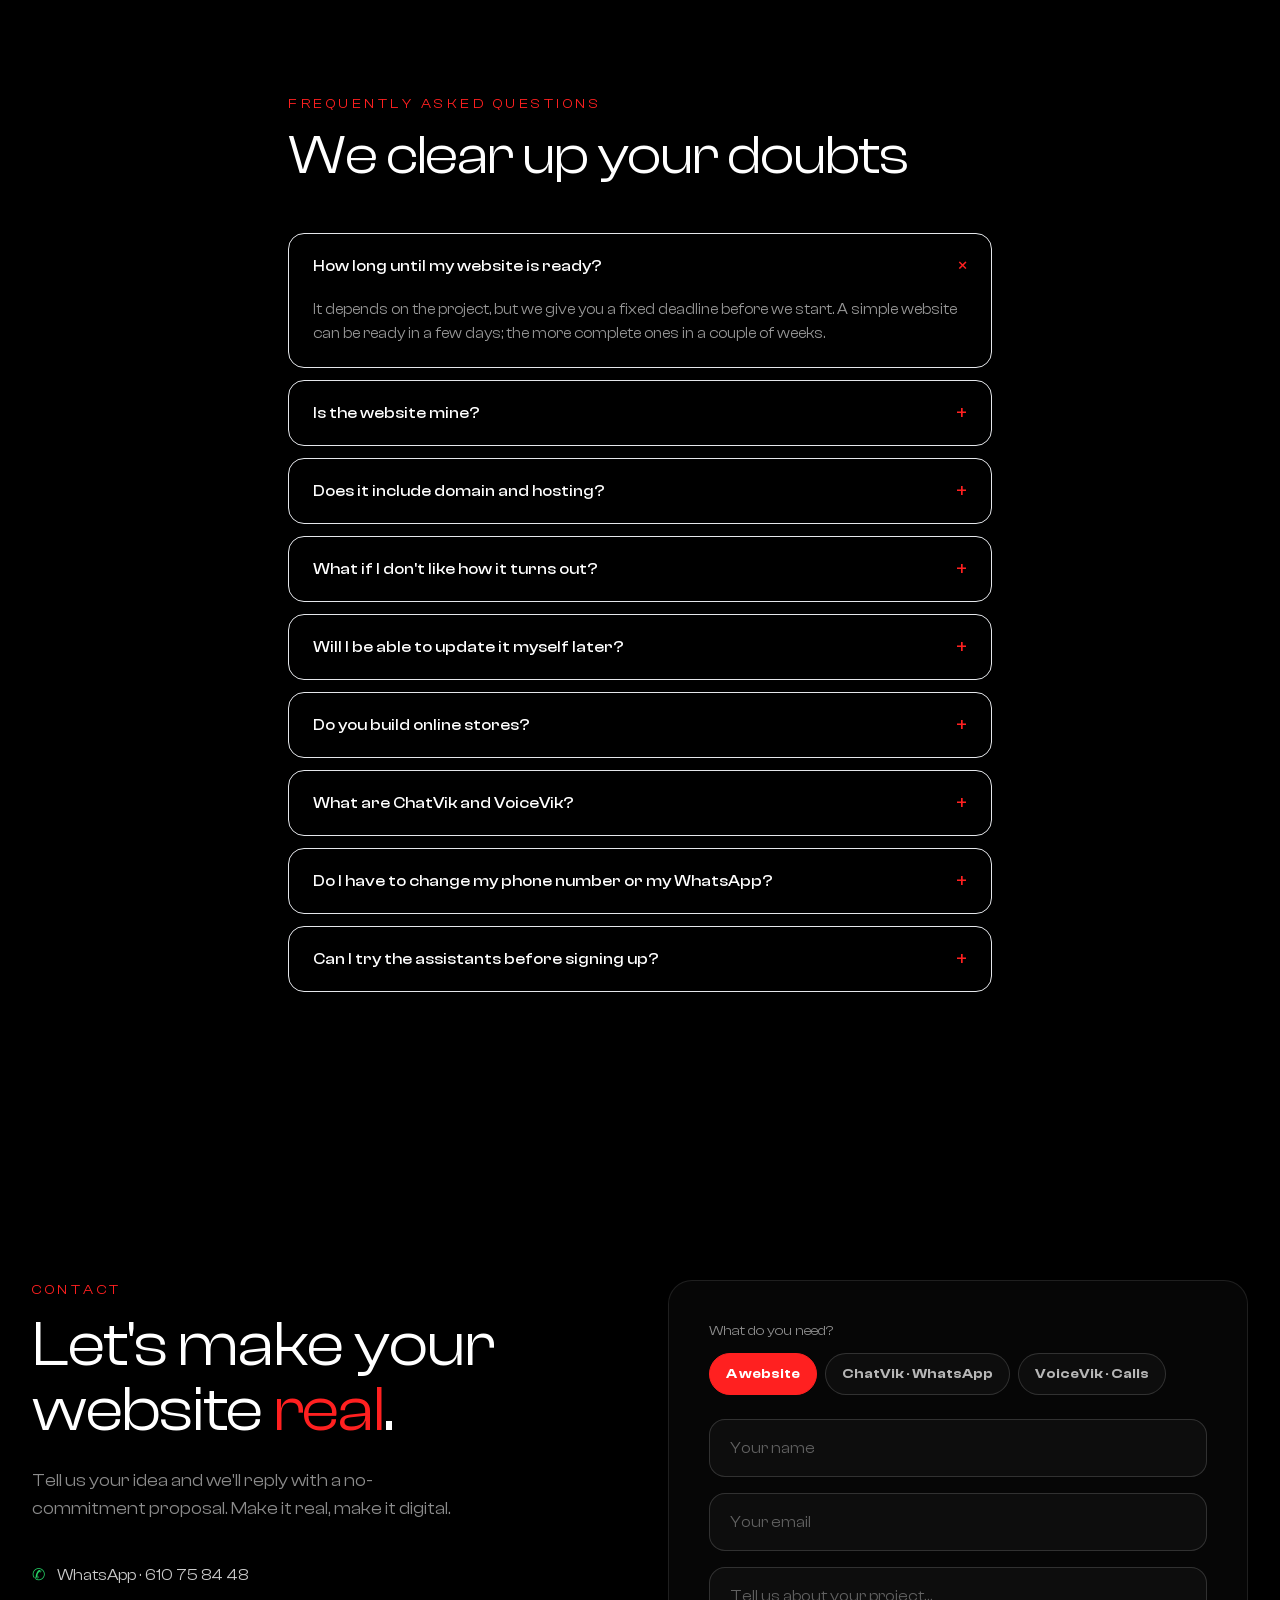
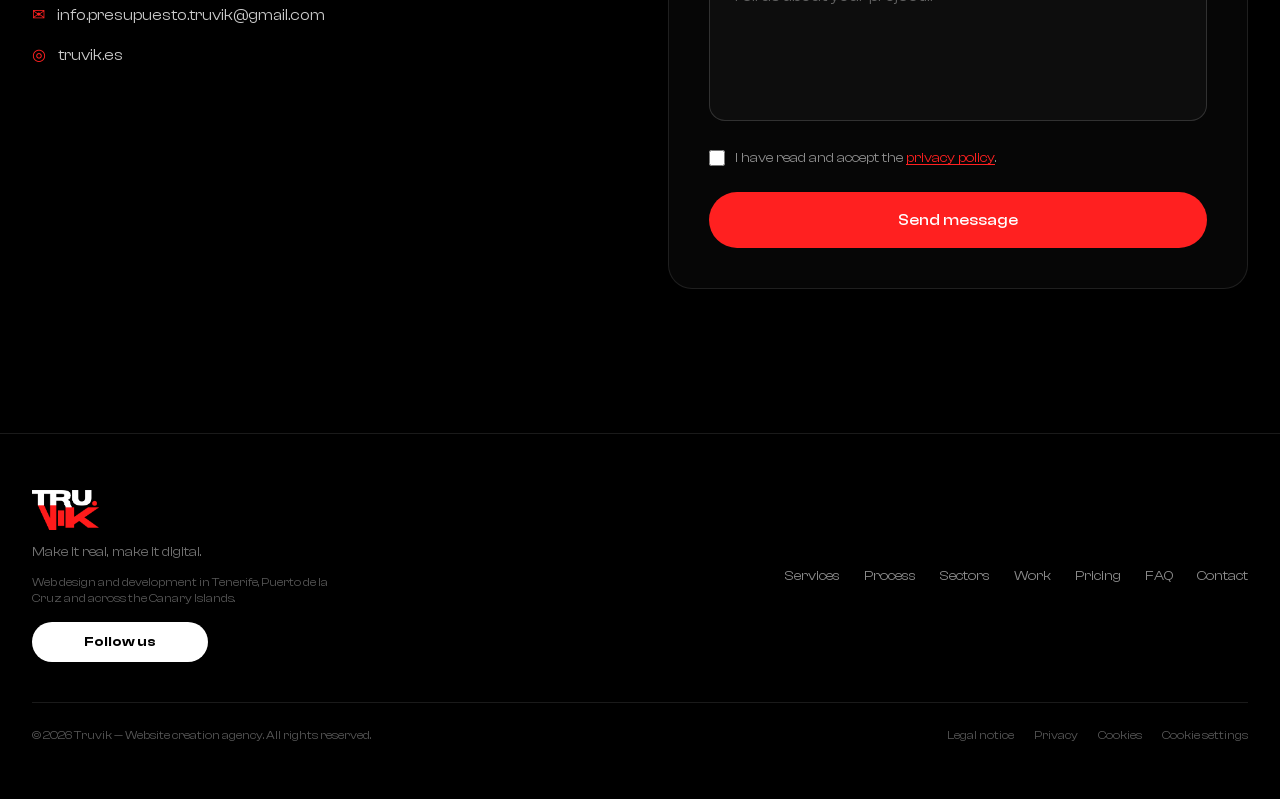
==== commit 788fa46f: "El formulario se adapta a lo que viene a buscar el visitante Quien pulsaba "lo quiero para mi negoci" ====
--- a/index.html
+++ b/index.html
@@ -184,8 +184,8 @@
         ]
       }
     </script>
-    <script type="module" crossorigin src="/assets/index-BqIJrmmS.js"></script>
-    <link rel="stylesheet" crossorigin href="/assets/index-IXEYLJjT.css">
+    <script type="module" crossorigin src="/assets/index-4EqQBKyz.js"></script>
+    <link rel="stylesheet" crossorigin href="/assets/index-0t8WxvRs.css">
   </head>
   <body>
     <div id="root"></div>
--- a/assets/index-0t8WxvRs.css
+++ b/assets/index-0t8WxvRs.css
@@ -0,0 +1 @@
+*,:before,:after{--tw-border-spacing-x: 0;--tw-border-spacing-y: 0;--tw-translate-x: 0;--tw-translate-y: 0;--tw-rotate: 0;--tw-skew-x: 0;--tw-skew-y: 0;--tw-scale-x: 1;--tw-scale-y: 1;--tw-pan-x: ;--tw-pan-y: ;--tw-pinch-zoom: ;--tw-scroll-snap-strictness: proximity;--tw-gradient-from-position: ;--tw-gradient-via-position: ;--tw-gradient-to-position: ;--tw-ordinal: ;--tw-slashed-zero: ;--tw-numeric-figure: ;--tw-numeric-spacing: ;--tw-numeric-fraction: ;--tw-ring-inset: ;--tw-ring-offset-width: 0px;--tw-ring-offset-color: #fff;--tw-ring-color: rgb(59 130 246 / .5);--tw-ring-offset-shadow: 0 0 #0000;--tw-ring-shadow: 0 0 #0000;--tw-shadow: 0 0 #0000;--tw-shadow-colored: 0 0 #0000;--tw-blur: ;--tw-brightness: ;--tw-contrast: ;--tw-grayscale: ;--tw-hue-rotate: ;--tw-invert: ;--tw-saturate: ;--tw-sepia: ;--tw-drop-shadow: ;--tw-backdrop-blur: ;--tw-backdrop-brightness: ;--tw-backdrop-contrast: ;--tw-backdrop-grayscale: ;--tw-backdrop-hue-rotate: ;--tw-backdrop-invert: ;--tw-backdrop-opacity: ;--tw-backdrop-saturate: ;--tw-backdrop-sepia: ;--tw-contain-size: ;--tw-contain-layout: ;--tw-contain-paint: ;--tw-contain-style: }::backdrop{--tw-border-spacing-x: 0;--tw-border-spacing-y: 0;--tw-translate-x: 0;--tw-translate-y: 0;--tw-rotate: 0;--tw-skew-x: 0;--tw-skew-y: 0;--tw-scale-x: 1;--tw-scale-y: 1;--tw-pan-x: ;--tw-pan-y: ;--tw-pinch-zoom: ;--tw-scroll-snap-strictness: proximity;--tw-gradient-from-position: ;--tw-gradient-via-position: ;--tw-gradient-to-position: ;--tw-ordinal: ;--tw-slashed-zero: ;--tw-numeric-figure: ;--tw-numeric-spacing: ;--tw-numeric-fraction: ;--tw-ring-inset: ;--tw-ring-offset-width: 0px;--tw-ring-offset-color: #fff;--tw-ring-color: rgb(59 130 246 / .5);--tw-ring-offset-shadow: 0 0 #0000;--tw-ring-shadow: 0 0 #0000;--tw-shadow: 0 0 #0000;--tw-shadow-colored: 0 0 #0000;--tw-blur: ;--tw-brightness: ;--tw-contrast: ;--tw-grayscale: ;--tw-hue-rotate: ;--tw-invert: ;--tw-saturate: ;--tw-sepia: ;--tw-drop-shadow: ;--tw-backdrop-blur: ;--tw-backdrop-brightness: ;--tw-backdrop-contrast: ;--tw-backdrop-grayscale: ;--tw-backdrop-hue-rotate: ;--tw-backdrop-invert: ;--tw-backdrop-opacity: ;--tw-backdrop-saturate: ;--tw-backdrop-sepia: ;--tw-contain-size: ;--tw-contain-layout: ;--tw-contain-paint: ;--tw-contain-style: }*,:before,:after{box-sizing:border-box;border-width:0;border-style:solid;border-color:#e5e7eb}:before,:after{--tw-content: ""}html,:host{line-height:1.5;-webkit-text-size-adjust:100%;-moz-tab-size:4;-o-tab-size:4;tab-size:4;font-family:ui-sans-serif,system-ui,sans-serif,"Apple Color Emoji","Segoe UI Emoji",Segoe UI Symbol,"Noto Color Emoji";font-feature-settings:normal;font-variation-settings:normal;-webkit-tap-highlight-color:transparent}body{margin:0;line-height:inherit}hr{height:0;color:inherit;border-top-width:1px}abbr:where([title]){-webkit-text-decoration:underline dotted;text-decoration:underline dotted}h1,h2,h3,h4,h5,h6{font-size:inherit;font-weight:inherit}a{color:inherit;text-decoration:inherit}b,strong{font-weight:bolder}code,kbd,samp,pre{font-family:ui-monospace,SFMono-Regular,Menlo,Monaco,Consolas,Liberation Mono,Courier New,monospace;font-feature-settings:normal;font-variation-settings:normal;font-size:1em}small{font-size:80%}sub,sup{font-size:75%;line-height:0;position:relative;vertical-align:baseline}sub{bottom:-.25em}sup{top:-.5em}table{text-indent:0;border-color:inherit;border-collapse:collapse}button,input,optgroup,select,textarea{font-family:inherit;font-feature-settings:inherit;font-variation-settings:inherit;font-size:100%;font-weight:inherit;line-height:inherit;letter-spacing:inherit;color:inherit;margin:0;padding:0}button,select{text-transform:none}button,input:where([type=button]),input:where([type=reset]),input:where([type=submit]){-webkit-appearance:button;background-color:transparent;background-image:none}:-moz-focusring{outline:auto}:-moz-ui-invalid{box-shadow:none}progress{vertical-align:baseline}::-webkit-inner-spin-button,::-webkit-outer-spin-button{height:auto}[type=search]{-webkit-appearance:textfield;outline-offset:-2px}::-webkit-search-decoration{-webkit-appearance:none}::-webkit-file-upload-button{-webkit-appearance:button;font:inherit}summary{display:list-item}blockquote,dl,dd,h1,h2,h3,h4,h5,h6,hr,figure,p,pre{margin:0}fieldset{margin:0;padding:0}legend{padding:0}ol,ul,menu{list-style:none;margin:0;padding:0}dialog{padding:0}textarea{resize:vertical}input::-moz-placeholder,textarea::-moz-placeholder{opacity:1;color:#9ca3af}input::placeholder,textarea::placeholder{opacity:1;color:#9ca3af}button,[role=button]{cursor:pointer}:disabled{cursor:default}img,svg,video,canvas,audio,iframe,embed,object{display:block;vertical-align:middle}img,video{max-width:100%;height:auto}[hidden]:where(:not([hidden=until-found])){display:none}.pointer-events-none{pointer-events:none}.\!visible{visibility:visible!important}.visible{visibility:visible}.fixed{position:fixed}.absolute{position:absolute}.relative{position:relative}.inset-0{top:0;right:0;bottom:0;left:0}.inset-x-0{left:0;right:0}.-top-3\.5{top:-.875rem}.bottom-0{bottom:0}.bottom-6{bottom:1.5rem}.left-1\/2{left:50%}.left-\[-10\%\]{left:-10%}.right-0{right:0}.right-4{right:1rem}.right-6{right:1.5rem}.right-\[-15\%\]{right:-15%}.top-0{top:0}.top-1\/2{top:50%}.top-4{top:1rem}.top-\[10\%\]{top:10%}.top-\[55\%\]{top:55%}.-z-0{z-index:0}.-z-10{z-index:-10}.z-50{z-index:50}.z-\[100\]{z-index:100}.z-\[200\]{z-index:200}.z-\[60\]{z-index:60}.z-\[90\]{z-index:90}.col-start-3{grid-column-start:3}.mx-auto{margin-left:auto;margin-right:auto}.mb-3{margin-bottom:.75rem}.mb-4{margin-bottom:1rem}.mb-6{margin-bottom:1.5rem}.mb-8{margin-bottom:2rem}.ml-3{margin-left:.75rem}.mt-0\.5{margin-top:.125rem}.mt-1{margin-top:.25rem}.mt-1\.5{margin-top:.375rem}.mt-10{margin-top:2.5rem}.mt-12{margin-top:3rem}.mt-14{margin-top:3.5rem}.mt-16{margin-top:4rem}.mt-2{margin-top:.5rem}.mt-2\.5{margin-top:.625rem}.mt-24{margin-top:6rem}.mt-3{margin-top:.75rem}.mt-4{margin-top:1rem}.mt-5{margin-top:1.25rem}.mt-6{margin-top:1.5rem}.mt-7{margin-top:1.75rem}.mt-8{margin-top:2rem}.mt-9{margin-top:2.25rem}.block{display:block}.inline-block{display:inline-block}.flex{display:flex}.inline-flex{display:inline-flex}.grid{display:grid}.hidden{display:none}.h-10{height:2.5rem}.h-11{height:2.75rem}.h-14{height:3.5rem}.h-16{height:4rem}.h-2{height:.5rem}.h-2\.5{height:.625rem}.h-4{height:1rem}.h-5{height:1.25rem}.h-8{height:2rem}.h-\[2px\]{height:2px}.h-\[50vmax\]{height:50vmax}.h-\[50vmin\]{height:50vmin}.h-\[55vmax\]{height:55vmax}.h-\[600px\]{height:600px}.h-\[620px\]{height:620px}.h-full{height:100%}.h-max{height:-moz-max-content;height:max-content}.h-px{height:1px}.min-h-screen{min-height:100vh}.w-10{width:2.5rem}.w-11{width:2.75rem}.w-14{width:3.5rem}.w-16{width:4rem}.w-2{width:.5rem}.w-2\.5{width:.625rem}.w-4{width:1rem}.w-40{width:10rem}.w-44{width:11rem}.w-6{width:1.5rem}.w-\[200px\]{width:200px}.w-\[300px\]{width:300px}.w-\[330px\]{width:330px}.w-\[460px\]{width:460px}.w-\[50vmax\]{width:50vmax}.w-\[50vmin\]{width:50vmin}.w-\[520px\]{width:520px}.w-\[55vmax\]{width:55vmax}.w-\[600px\]{width:600px}.w-auto{width:auto}.w-fit{width:-moz-fit-content;width:fit-content}.w-full{width:100%}.min-w-\[3ch\]{min-width:3ch}.max-w-2xl{max-width:42rem}.max-w-3xl{max-width:48rem}.max-w-4xl{max-width:56rem}.max-w-7xl{max-width:80rem}.max-w-\[60vw\]{max-width:60vw}.max-w-\[80vw\]{max-width:80vw}.max-w-full{max-width:100%}.max-w-md{max-width:28rem}.max-w-xl{max-width:36rem}.max-w-xs{max-width:20rem}.flex-1{flex:1 1 0%}.shrink-0{flex-shrink:0}.origin-top-right{transform-origin:top right}.-translate-x-1\/2{--tw-translate-x: -50%;transform:translate(var(--tw-translate-x),var(--tw-translate-y)) rotate(var(--tw-rotate)) skew(var(--tw-skew-x)) skewY(var(--tw-skew-y)) scaleX(var(--tw-scale-x)) scaleY(var(--tw-scale-y))}.-translate-y-1\/2{--tw-translate-y: -50%;transform:translate(var(--tw-translate-x),var(--tw-translate-y)) rotate(var(--tw-rotate)) skew(var(--tw-skew-x)) skewY(var(--tw-skew-y)) scaleX(var(--tw-scale-x)) scaleY(var(--tw-scale-y))}.-translate-y-full{--tw-translate-y: -100%;transform:translate(var(--tw-translate-x),var(--tw-translate-y)) rotate(var(--tw-rotate)) skew(var(--tw-skew-x)) skewY(var(--tw-skew-y)) scaleX(var(--tw-scale-x)) scaleY(var(--tw-scale-y))}.translate-y-0{--tw-translate-y: 0px;transform:translate(var(--tw-translate-x),var(--tw-translate-y)) rotate(var(--tw-rotate)) skew(var(--tw-skew-x)) skewY(var(--tw-skew-y)) scaleX(var(--tw-scale-x)) scaleY(var(--tw-scale-y))}.translate-y-4{--tw-translate-y: 1rem;transform:translate(var(--tw-translate-x),var(--tw-translate-y)) rotate(var(--tw-rotate)) skew(var(--tw-skew-x)) skewY(var(--tw-skew-y)) scaleX(var(--tw-scale-x)) scaleY(var(--tw-scale-y))}.transform{transform:translate(var(--tw-translate-x),var(--tw-translate-y)) rotate(var(--tw-rotate)) skew(var(--tw-skew-x)) skewY(var(--tw-skew-y)) scaleX(var(--tw-scale-x)) scaleY(var(--tw-scale-y))}.animate-\[marquee_32s_linear_infinite\]{animation:marquee 32s linear infinite}@keyframes pulse{50%{opacity:.5}}.animate-pulse{animation:pulse 2s cubic-bezier(.4,0,.6,1) infinite}.select-none{-webkit-user-select:none;-moz-user-select:none;user-select:none}.resize-none{resize:none}.resize{resize:both}.grid-cols-2{grid-template-columns:repeat(2,minmax(0,1fr))}.grid-cols-\[auto_1fr_auto\]{grid-template-columns:auto 1fr auto}.flex-col{flex-direction:column}.flex-wrap{flex-wrap:wrap}.items-start{align-items:flex-start}.items-center{align-items:center}.items-stretch{align-items:stretch}.justify-center{justify-content:center}.justify-between{justify-content:space-between}.gap-1\.5{gap:.375rem}.gap-10{gap:2.5rem}.gap-12{gap:3rem}.gap-14{gap:3.5rem}.gap-2{gap:.5rem}.gap-2\.5{gap:.625rem}.gap-3{gap:.75rem}.gap-4{gap:1rem}.gap-5{gap:1.25rem}.gap-6{gap:1.5rem}.gap-8{gap:2rem}.gap-\[5px\]{gap:5px}.gap-px{gap:1px}.gap-x-5{-moz-column-gap:1.25rem;column-gap:1.25rem}.gap-x-6{-moz-column-gap:1.5rem;column-gap:1.5rem}.gap-y-2{row-gap:.5rem}.gap-y-3{row-gap:.75rem}.space-y-4>:not([hidden])~:not([hidden]){--tw-space-y-reverse: 0;margin-top:calc(1rem * calc(1 - var(--tw-space-y-reverse)));margin-bottom:calc(1rem * var(--tw-space-y-reverse))}.justify-self-start{justify-self:start}.justify-self-end{justify-self:end}.justify-self-center{justify-self:center}.overflow-hidden{overflow:hidden}.overflow-y-auto{overflow-y:auto}.overflow-x-hidden{overflow-x:hidden}.truncate{overflow:hidden;text-overflow:ellipsis;white-space:nowrap}.whitespace-nowrap{white-space:nowrap}.text-balance{text-wrap:balance}.rounded-2xl{border-radius:1rem}.rounded-3xl{border-radius:1.5rem}.rounded-full{border-radius:9999px}.rounded-md{border-radius:.375rem}.rounded-sm{border-radius:.125rem}.rounded-xl{border-radius:.75rem}.border{border-width:1px}.border-2{border-width:2px}.border-y{border-top-width:1px;border-bottom-width:1px}.border-b{border-bottom-width:1px}.border-t{border-top-width:1px}.border-transparent{border-color:transparent}.border-truvik-red{--tw-border-opacity: 1;border-color:rgb(255 32 32 / var(--tw-border-opacity, 1))}.border-truvik-red\/25{border-color:#ff202040}.border-truvik-red\/40{border-color:#ff202066}.border-truvik-red\/70{border-color:#ff2020b3}.border-white\/10{border-color:#ffffff1a}.border-white\/15{border-color:#ffffff26}.border-white\/20{border-color:#fff3}.border-white\/25{border-color:#ffffff40}.border-white\/30{border-color:#ffffff4d}.bg-\[\#1b1b1b\]{--tw-bg-opacity: 1;background-color:rgb(27 27 27 / var(--tw-bg-opacity, 1))}.bg-\[\#28c840\]{--tw-bg-opacity: 1;background-color:rgb(40 200 64 / var(--tw-bg-opacity, 1))}.bg-\[\#febc2e\]{--tw-bg-opacity: 1;background-color:rgb(254 188 46 / var(--tw-bg-opacity, 1))}.bg-\[\#ff5f57\]{--tw-bg-opacity: 1;background-color:rgb(255 95 87 / var(--tw-bg-opacity, 1))}.bg-black{--tw-bg-opacity: 1;background-color:rgb(0 0 0 / var(--tw-bg-opacity, 1))}.bg-black\/40{background-color:#0006}.bg-black\/50{background-color:#00000080}.bg-black\/70{background-color:#000000b3}.bg-black\/80{background-color:#000c}.bg-black\/85{background-color:#000000d9}.bg-black\/95{background-color:#000000f2}.bg-transparent{background-color:transparent}.bg-truvik-dark{--tw-bg-opacity: 1;background-color:rgb(10 10 10 / var(--tw-bg-opacity, 1))}.bg-truvik-dark\/60{background-color:#0a0a0a99}.bg-truvik-dark\/95{background-color:#0a0a0af2}.bg-truvik-red{--tw-bg-opacity: 1;background-color:rgb(255 32 32 / var(--tw-bg-opacity, 1))}.bg-truvik-red\/10{background-color:#ff20201a}.bg-truvik-red\/15{background-color:#ff202026}.bg-truvik-red\/25{background-color:#ff202040}.bg-truvik-red\/\[0\.05\]{background-color:#ff20200d}.bg-truvik-red\/\[0\.08\]{background-color:#ff202014}.bg-white{--tw-bg-opacity: 1;background-color:rgb(255 255 255 / var(--tw-bg-opacity, 1))}.bg-white\/10{background-color:#ffffff1a}.bg-white\/\[0\.02\]{background-color:#ffffff05}.bg-white\/\[0\.03\]{background-color:#ffffff08}.bg-white\/\[0\.05\]{background-color:#ffffff0d}.bg-white\/\[0\.06\]{background-color:#ffffff0f}.bg-gradient-to-b{background-image:linear-gradient(to bottom,var(--tw-gradient-stops))}.bg-gradient-to-br{background-image:linear-gradient(to bottom right,var(--tw-gradient-stops))}.bg-gradient-to-r{background-image:linear-gradient(to right,var(--tw-gradient-stops))}.from-amber-500\/30{--tw-gradient-from: rgb(245 158 11 / .3) var(--tw-gradient-from-position);--tw-gradient-to: rgb(245 158 11 / 0) var(--tw-gradient-to-position);--tw-gradient-stops: var(--tw-gradient-from), var(--tw-gradient-to)}.from-lime-400\/25{--tw-gradient-from: rgb(163 230 53 / .25) var(--tw-gradient-from-position);--tw-gradient-to: rgb(163 230 53 / 0) var(--tw-gradient-to-position);--tw-gradient-stops: var(--tw-gradient-from), var(--tw-gradient-to)}.from-purple-500\/30{--tw-gradient-from: rgb(168 85 247 / .3) var(--tw-gradient-from-position);--tw-gradient-to: rgb(168 85 247 / 0) var(--tw-gradient-to-position);--tw-gradient-stops: var(--tw-gradient-from), var(--tw-gradient-to)}.from-rose-500\/30{--tw-gradient-from: rgb(244 63 94 / .3) var(--tw-gradient-from-position);--tw-gradient-to: rgb(244 63 94 / 0) var(--tw-gradient-to-position);--tw-gradient-stops: var(--tw-gradient-from), var(--tw-gradient-to)}.from-sky-500\/25{--tw-gradient-from: rgb(14 165 233 / .25) var(--tw-gradient-from-position);--tw-gradient-to: rgb(14 165 233 / 0) var(--tw-gradient-to-position);--tw-gradient-stops: var(--tw-gradient-from), var(--tw-gradient-to)}.from-truvik-red\/60{--tw-gradient-from: rgb(255 32 32 / .6) var(--tw-gradient-from-position);--tw-gradient-to: rgb(255 32 32 / 0) var(--tw-gradient-to-position);--tw-gradient-stops: var(--tw-gradient-from), var(--tw-gradient-to)}.from-truvik-red\/\[0\.18\]{--tw-gradient-from: rgb(255 32 32 / .18) var(--tw-gradient-from-position);--tw-gradient-to: rgb(255 32 32 / 0) var(--tw-gradient-to-position);--tw-gradient-stops: var(--tw-gradient-from), var(--tw-gradient-to)}.from-white\/\[0\.035\]{--tw-gradient-from: rgb(255 255 255 / .035) var(--tw-gradient-from-position);--tw-gradient-to: rgb(255 255 255 / 0) var(--tw-gradient-to-position);--tw-gradient-stops: var(--tw-gradient-from), var(--tw-gradient-to)}.from-zinc-400\/25{--tw-gradient-from: rgb(161 161 170 / .25) var(--tw-gradient-from-position);--tw-gradient-to: rgb(161 161 170 / 0) var(--tw-gradient-to-position);--tw-gradient-stops: var(--tw-gradient-from), var(--tw-gradient-to)}.to-blue-800\/10{--tw-gradient-to: rgb(30 64 175 / .1) var(--tw-gradient-to-position)}.to-emerald-700\/10{--tw-gradient-to: rgb(4 120 87 / .1) var(--tw-gradient-to-position)}.to-transparent{--tw-gradient-to: transparent var(--tw-gradient-to-position)}.to-truvik-red\/10{--tw-gradient-to: rgb(255 32 32 / .1) var(--tw-gradient-to-position)}.to-white\/\[0\.01\]{--tw-gradient-to: rgb(255 255 255 / .01) var(--tw-gradient-to-position)}.to-zinc-700\/10{--tw-gradient-to: rgb(63 63 70 / .1) var(--tw-gradient-to-position)}.object-contain{-o-object-fit:contain;object-fit:contain}.p-1\.5{padding:.375rem}.p-10{padding:2.5rem}.p-5{padding:1.25rem}.p-6{padding:1.5rem}.p-7{padding:1.75rem}.p-8{padding:2rem}.px-10{padding-left:2.5rem;padding-right:2.5rem}.px-2\.5{padding-left:.625rem;padding-right:.625rem}.px-3{padding-left:.75rem;padding-right:.75rem}.px-3\.5{padding-left:.875rem;padding-right:.875rem}.px-4{padding-left:1rem;padding-right:1rem}.px-5{padding-left:1.25rem;padding-right:1.25rem}.px-6{padding-left:1.5rem;padding-right:1.5rem}.px-7{padding-left:1.75rem;padding-right:1.75rem}.px-8{padding-left:2rem;padding-right:2rem}.py-0\.5{padding-top:.125rem;padding-bottom:.125rem}.py-1{padding-top:.25rem;padding-bottom:.25rem}.py-1\.5{padding-top:.375rem;padding-bottom:.375rem}.py-10{padding-top:2.5rem;padding-bottom:2.5rem}.py-14{padding-top:3.5rem;padding-bottom:3.5rem}.py-2{padding-top:.5rem;padding-bottom:.5rem}.py-2\.5{padding-top:.625rem;padding-bottom:.625rem}.py-24{padding-top:6rem;padding-bottom:6rem}.py-28{padding-top:7rem;padding-bottom:7rem}.py-3{padding-top:.75rem;padding-bottom:.75rem}.py-3\.5{padding-top:.875rem;padding-bottom:.875rem}.py-4{padding-top:1rem;padding-bottom:1rem}.py-5{padding-top:1.25rem;padding-bottom:1.25rem}.py-6{padding-top:1.5rem;padding-bottom:1.5rem}.py-9{padding-top:2.25rem;padding-bottom:2.25rem}.pb-12{padding-bottom:3rem}.pb-4{padding-bottom:1rem}.pb-5{padding-bottom:1.25rem}.pt-14{padding-top:3.5rem}.pt-28{padding-top:7rem}.pt-5{padding-top:1.25rem}.pt-6{padding-top:1.5rem}.text-left{text-align:left}.text-center{text-align:center}.text-right{text-align:right}.align-middle{vertical-align:middle}.font-heading{font-family:Clash Display,Inter,Helvetica Neue,Arial,sans-serif}.font-mono{font-family:ui-monospace,SFMono-Regular,Menlo,Monaco,Consolas,Liberation Mono,Courier New,monospace}.text-2xl{font-size:1.5rem;line-height:2rem}.text-3xl{font-size:1.875rem;line-height:2.25rem}.text-4xl{font-size:2.25rem;line-height:2.5rem}.text-5xl{font-size:3rem;line-height:1}.text-\[11px\]{font-size:11px}.text-\[12px\]{font-size:12px}.text-\[13px\]{font-size:13px}.text-\[15px\]{font-size:15px}.text-\[9px\]{font-size:9px}.text-base{font-size:1rem;line-height:1.5rem}.text-lg{font-size:1.125rem;line-height:1.75rem}.text-sm{font-size:.875rem;line-height:1.25rem}.text-xl{font-size:1.25rem;line-height:1.75rem}.text-xs{font-size:.75rem;line-height:1rem}.font-bold{font-weight:700}.font-medium{font-weight:500}.font-semibold{font-weight:600}.uppercase{text-transform:uppercase}.tabular-nums{--tw-numeric-spacing: tabular-nums;font-variant-numeric:var(--tw-ordinal) var(--tw-slashed-zero) var(--tw-numeric-figure) var(--tw-numeric-spacing) var(--tw-numeric-fraction)}.leading-none{line-height:1}.leading-relaxed{line-height:1.625}.leading-snug{line-height:1.375}.tracking-\[0\.18em\]{letter-spacing:.18em}.tracking-\[0\.22em\]{letter-spacing:.22em}.tracking-\[0\.25em\]{letter-spacing:.25em}.tracking-\[0\.2em\]{letter-spacing:.2em}.tracking-\[0\.35em\]{letter-spacing:.35em}.tracking-wider{letter-spacing:.05em}.text-black{--tw-text-opacity: 1;color:rgb(0 0 0 / var(--tw-text-opacity, 1))}.text-truvik-red{--tw-text-opacity: 1;color:rgb(255 32 32 / var(--tw-text-opacity, 1))}.text-white{--tw-text-opacity: 1;color:rgb(255 255 255 / var(--tw-text-opacity, 1))}.text-white\/20{color:#fff3}.text-white\/30{color:#ffffff4d}.text-white\/35{color:#ffffff59}.text-white\/40{color:#fff6}.text-white\/45{color:#ffffff73}.text-white\/50{color:#ffffff80}.text-white\/55{color:#ffffff8c}.text-white\/60{color:#fff9}.text-white\/65{color:#ffffffa6}.text-white\/70{color:#ffffffb3}.text-white\/80{color:#fffc}.text-white\/85{color:#ffffffd9}.underline{text-decoration-line:underline}.line-through{text-decoration-line:line-through}.decoration-white\/25{text-decoration-color:#ffffff40}.decoration-\[3px\]{text-decoration-thickness:3px}.underline-offset-2{text-underline-offset:2px}.placeholder-white\/35::-moz-placeholder{color:#ffffff59}.placeholder-white\/35::placeholder{color:#ffffff59}.accent-truvik-red{accent-color:#ff2020}.opacity-0{opacity:0}.opacity-100{opacity:1}.opacity-60{opacity:.6}.opacity-70{opacity:.7}.opacity-\[0\.4\]{opacity:.4}.opacity-\[0\.5\]{opacity:.5}.shadow-2xl{--tw-shadow: 0 25px 50px -12px rgb(0 0 0 / .25);--tw-shadow-colored: 0 25px 50px -12px var(--tw-shadow-color);box-shadow:var(--tw-ring-offset-shadow, 0 0 #0000),var(--tw-ring-shadow, 0 0 #0000),var(--tw-shadow)}.shadow-\[0_0_60px_-10px_rgba\(255\,32\,32\,0\.6\)\]{--tw-shadow: 0 0 60px -10px rgba(255,32,32,.6);--tw-shadow-colored: 0 0 60px -10px var(--tw-shadow-color);box-shadow:var(--tw-ring-offset-shadow, 0 0 #0000),var(--tw-ring-shadow, 0 0 #0000),var(--tw-shadow)}.shadow-\[0_8px_30px_rgba\(255\,32\,32\,0\.5\)\]{--tw-shadow: 0 8px 30px rgba(255,32,32,.5);--tw-shadow-colored: 0 8px 30px var(--tw-shadow-color);box-shadow:var(--tw-ring-offset-shadow, 0 0 #0000),var(--tw-ring-shadow, 0 0 #0000),var(--tw-shadow)}.shadow-lg{--tw-shadow: 0 10px 15px -3px rgb(0 0 0 / .1), 0 4px 6px -4px rgb(0 0 0 / .1);--tw-shadow-colored: 0 10px 15px -3px var(--tw-shadow-color), 0 4px 6px -4px var(--tw-shadow-color);box-shadow:var(--tw-ring-offset-shadow, 0 0 #0000),var(--tw-ring-shadow, 0 0 #0000),var(--tw-shadow)}.shadow-xl{--tw-shadow: 0 20px 25px -5px rgb(0 0 0 / .1), 0 8px 10px -6px rgb(0 0 0 / .1);--tw-shadow-colored: 0 20px 25px -5px var(--tw-shadow-color), 0 8px 10px -6px var(--tw-shadow-color);box-shadow:var(--tw-ring-offset-shadow, 0 0 #0000),var(--tw-ring-shadow, 0 0 #0000),var(--tw-shadow)}.shadow-truvik-red\/40{--tw-shadow-color: rgb(255 32 32 / .4);--tw-shadow: var(--tw-shadow-colored)}.outline-none{outline:2px solid transparent;outline-offset:2px}.ring-4{--tw-ring-offset-shadow: var(--tw-ring-inset) 0 0 0 var(--tw-ring-offset-width) var(--tw-ring-offset-color);--tw-ring-shadow: var(--tw-ring-inset) 0 0 0 calc(4px + var(--tw-ring-offset-width)) var(--tw-ring-color);box-shadow:var(--tw-ring-offset-shadow),var(--tw-ring-shadow),var(--tw-shadow, 0 0 #0000)}.ring-truvik-red\/15{--tw-ring-color: rgb(255 32 32 / .15)}.blur-3xl{--tw-blur: blur(64px);filter:var(--tw-blur) var(--tw-brightness) var(--tw-contrast) var(--tw-grayscale) var(--tw-hue-rotate) var(--tw-invert) var(--tw-saturate) var(--tw-sepia) var(--tw-drop-shadow)}.blur-\[120px\]{--tw-blur: blur(120px);filter:var(--tw-blur) var(--tw-brightness) var(--tw-contrast) var(--tw-grayscale) var(--tw-hue-rotate) var(--tw-invert) var(--tw-saturate) var(--tw-sepia) var(--tw-drop-shadow)}.drop-shadow-\[0_30px_40px_rgba\(0\,0\,0\,0\.4\)\]{--tw-drop-shadow: drop-shadow(0 30px 40px rgba(0,0,0,.4));filter:var(--tw-blur) var(--tw-brightness) var(--tw-contrast) var(--tw-grayscale) var(--tw-hue-rotate) var(--tw-invert) var(--tw-saturate) var(--tw-sepia) var(--tw-drop-shadow)}.drop-shadow-\[0_35px_55px_rgba\(0\,0\,0\,0\.55\)\]{--tw-drop-shadow: drop-shadow(0 35px 55px rgba(0,0,0,.55));filter:var(--tw-blur) var(--tw-brightness) var(--tw-contrast) var(--tw-grayscale) var(--tw-hue-rotate) var(--tw-invert) var(--tw-saturate) var(--tw-sepia) var(--tw-drop-shadow)}.backdrop-blur-md{--tw-backdrop-blur: blur(12px);-webkit-backdrop-filter:var(--tw-backdrop-blur) var(--tw-backdrop-brightness) var(--tw-backdrop-contrast) var(--tw-backdrop-grayscale) var(--tw-backdrop-hue-rotate) var(--tw-backdrop-invert) var(--tw-backdrop-opacity) var(--tw-backdrop-saturate) var(--tw-backdrop-sepia);backdrop-filter:var(--tw-backdrop-blur) var(--tw-backdrop-brightness) var(--tw-backdrop-contrast) var(--tw-backdrop-grayscale) var(--tw-backdrop-hue-rotate) var(--tw-backdrop-invert) var(--tw-backdrop-opacity) var(--tw-backdrop-saturate) var(--tw-backdrop-sepia)}.backdrop-blur-sm{--tw-backdrop-blur: blur(4px);-webkit-backdrop-filter:var(--tw-backdrop-blur) var(--tw-backdrop-brightness) var(--tw-backdrop-contrast) var(--tw-backdrop-grayscale) var(--tw-backdrop-hue-rotate) var(--tw-backdrop-invert) var(--tw-backdrop-opacity) var(--tw-backdrop-saturate) var(--tw-backdrop-sepia);backdrop-filter:var(--tw-backdrop-blur) var(--tw-backdrop-brightness) var(--tw-backdrop-contrast) var(--tw-backdrop-grayscale) var(--tw-backdrop-hue-rotate) var(--tw-backdrop-invert) var(--tw-backdrop-opacity) var(--tw-backdrop-saturate) var(--tw-backdrop-sepia)}.backdrop-blur-xl{--tw-backdrop-blur: blur(24px);-webkit-backdrop-filter:var(--tw-backdrop-blur) var(--tw-backdrop-brightness) var(--tw-backdrop-contrast) var(--tw-backdrop-grayscale) var(--tw-backdrop-hue-rotate) var(--tw-backdrop-invert) var(--tw-backdrop-opacity) var(--tw-backdrop-saturate) var(--tw-backdrop-sepia);backdrop-filter:var(--tw-backdrop-blur) var(--tw-backdrop-brightness) var(--tw-backdrop-contrast) var(--tw-backdrop-grayscale) var(--tw-backdrop-hue-rotate) var(--tw-backdrop-invert) var(--tw-backdrop-opacity) var(--tw-backdrop-saturate) var(--tw-backdrop-sepia)}.transition{transition-property:color,background-color,border-color,text-decoration-color,fill,stroke,opacity,box-shadow,transform,filter,backdrop-filter;transition-timing-function:cubic-bezier(.4,0,.2,1);transition-duration:.15s}.transition-\[height\]{transition-property:height;transition-timing-function:cubic-bezier(.4,0,.2,1);transition-duration:.15s}.transition-all{transition-property:all;transition-timing-function:cubic-bezier(.4,0,.2,1);transition-duration:.15s}.transition-colors{transition-property:color,background-color,border-color,text-decoration-color,fill,stroke;transition-timing-function:cubic-bezier(.4,0,.2,1);transition-duration:.15s}.transition-opacity{transition-property:opacity;transition-timing-function:cubic-bezier(.4,0,.2,1);transition-duration:.15s}.transition-shadow{transition-property:box-shadow;transition-timing-function:cubic-bezier(.4,0,.2,1);transition-duration:.15s}.transition-transform{transition-property:transform;transition-timing-function:cubic-bezier(.4,0,.2,1);transition-duration:.15s}.duration-200{transition-duration:.2s}.duration-300{transition-duration:.3s}.duration-500{transition-duration:.5s}.duration-700{transition-duration:.7s}.ease-\[cubic-bezier\(0\.16\,1\,0\.3\,1\)\]{transition-timing-function:cubic-bezier(.16,1,.3,1)}.ease-in-out{transition-timing-function:cubic-bezier(.4,0,.2,1)}@font-face{font-family:Clash Display;src:url(/fonts/clash-display-400.woff2) format("woff2");font-weight:400;font-display:swap}@font-face{font-family:Inter;font-style:normal;font-weight:400 800;font-display:swap;src:url(/fonts/inter-latin.woff2) format("woff2");unicode-range:U+0000-00FF,U+0131,U+0152-0153,U+02BB-02BC,U+02C6,U+02DA,U+02DC,U+0304,U+0308,U+0329,U+2000-206F,U+20AC,U+2122,U+2191,U+2193,U+2212,U+2215,U+FEFF,U+FFFD}@font-face{font-family:Inter;font-style:normal;font-weight:400 800;font-display:swap;src:url(/fonts/inter-latin-ext.woff2) format("woff2");unicode-range:U+0100-02BA,U+02BD-02C5,U+02C7-02CC,U+02CE-02D7,U+02DD-02FF,U+0304,U+0308,U+0329,U+1D00-1DBF,U+1E00-1E9F,U+1EF2-1EFF,U+2020,U+20A0-20AB,U+20AD-20C0,U+2113,U+2C60-2C7F,U+A720-A7FF}@font-face{font-family:Clash Display;src:url(/fonts/clash-display-500.woff2) format("woff2");font-weight:500;font-display:swap}@font-face{font-family:Clash Display;src:url(/fonts/clash-display-600.woff2) format("woff2");font-weight:600;font-display:swap}@font-face{font-family:Clash Display;src:url(/fonts/clash-display-700.woff2) format("woff2");font-weight:700;font-display:swap}@keyframes badgeEntra{0%{opacity:0;transform:translateY(8px) scale(.9)}60%{opacity:1;transform:translateY(-2px) scale(1.03)}to{opacity:1;transform:none}}.badge-entra{animation:badgeEntra .6s cubic-bezier(.34,1.56,.64,1) .35s both}@media (prefers-reduced-motion: reduce){.badge-entra{animation:none;opacity:1}}:root{--font-heading: "Clash Display", "Inter", "Helvetica Neue", Arial, sans-serif;--font-body: "Clash Display", "Inter", "Helvetica Neue", Arial, sans-serif}body{font-family:var(--font-body);background:#000}@keyframes blink{0%,to{opacity:1}50%{opacity:0}}@keyframes rise{0%{opacity:0;transform:translateY(16px)}to{opacity:1;transform:translateY(0)}}.rise{animation:rise .9s cubic-bezier(.16,1,.3,1) both}@keyframes drift1{0%{transform:translate(0) scale(1)}to{transform:translate(12%,8%) scale(1.15)}}@keyframes drift2{0%{transform:translate(0) scale(1.1)}to{transform:translate(-10%,-6%) scale(1)}}@keyframes ctaPulse{0%{box-shadow:0 0 #ff20208c,0 12px 34px -8px #ff202099;transform:scale(1)}70%{box-shadow:0 0 0 20px #ff202000,0 14px 42px -6px #ff2020bf;transform:scale(1.045)}to{box-shadow:0 0 #ff202000,0 12px 34px -8px #ff202099;transform:scale(1)}}.cta-pulse{animation:ctaPulse 2.2s cubic-bezier(.66,0,0,1) infinite}@media (prefers-reduced-motion: reduce){.cta-pulse{animation:none}}@keyframes intrologo{0%{opacity:0;transform:scale(.92) translateY(10px)}to{opacity:1;transform:scale(1) translateY(0)}}@keyframes marquee{0%{transform:translate(0)}to{transform:translate(-100%)}}html{scroll-behavior:smooth}::-moz-selection{background:#ff2020;color:#fff}::selection{background:#ff2020;color:#fff}img{-webkit-user-drag:none;-khtml-user-drag:none;-moz-user-drag:none;-o-user-drag:none;-moz-user-select:none;user-select:none;-webkit-user-select:none}@keyframes truvikTitular{0%{opacity:0;transform:translateY(10px)}to{opacity:1;transform:none}}.titular-cambia{animation:truvikTitular .42s cubic-bezier(.22,1,.36,1) both}.titular-cambia-sub{animation:truvikTitular .42s cubic-bezier(.22,1,.36,1) .07s both}@media (prefers-reduced-motion: reduce){.titular-cambia,.titular-cambia-sub{animation:none}}.hover\:scale-110:hover{--tw-scale-x: 1.1;--tw-scale-y: 1.1;transform:translate(var(--tw-translate-x),var(--tw-translate-y)) rotate(var(--tw-rotate)) skew(var(--tw-skew-x)) skewY(var(--tw-skew-y)) scaleX(var(--tw-scale-x)) scaleY(var(--tw-scale-y))}.hover\:scale-\[1\.02\]:hover{--tw-scale-x: 1.02;--tw-scale-y: 1.02;transform:translate(var(--tw-translate-x),var(--tw-translate-y)) rotate(var(--tw-rotate)) skew(var(--tw-skew-x)) skewY(var(--tw-skew-y)) scaleX(var(--tw-scale-x)) scaleY(var(--tw-scale-y))}.hover\:scale-\[1\.04\]:hover{--tw-scale-x: 1.04;--tw-scale-y: 1.04;transform:translate(var(--tw-translate-x),var(--tw-translate-y)) rotate(var(--tw-rotate)) skew(var(--tw-skew-x)) skewY(var(--tw-skew-y)) scaleX(var(--tw-scale-x)) scaleY(var(--tw-scale-y))}.hover\:border-truvik-red:hover{--tw-border-opacity: 1;border-color:rgb(255 32 32 / var(--tw-border-opacity, 1))}.hover\:border-truvik-red\/40:hover{border-color:#ff202066}.hover\:border-white\/20:hover{border-color:#fff3}.hover\:border-white\/25:hover{border-color:#ffffff40}.hover\:border-white\/40:hover{border-color:#fff6}.hover\:border-white\/60:hover{border-color:#fff9}.hover\:bg-truvik-dark:hover{--tw-bg-opacity: 1;background-color:rgb(10 10 10 / var(--tw-bg-opacity, 1))}.hover\:bg-truvik-red:hover{--tw-bg-opacity: 1;background-color:rgb(255 32 32 / var(--tw-bg-opacity, 1))}.hover\:bg-white\/10:hover{background-color:#ffffff1a}.hover\:text-truvik-red:hover{--tw-text-opacity: 1;color:rgb(255 32 32 / var(--tw-text-opacity, 1))}.hover\:text-white:hover{--tw-text-opacity: 1;color:rgb(255 255 255 / var(--tw-text-opacity, 1))}.hover\:text-white\/80:hover{color:#fffc}.hover\:shadow-\[0_0_80px_-8px_rgba\(255\,32\,32\,0\.75\)\]:hover{--tw-shadow: 0 0 80px -8px rgba(255,32,32,.75);--tw-shadow-colored: 0 0 80px -8px var(--tw-shadow-color);box-shadow:var(--tw-ring-offset-shadow, 0 0 #0000),var(--tw-ring-shadow, 0 0 #0000),var(--tw-shadow)}.hover\:shadow-\[0_10px_40px_-8px_rgba\(255\,32\,32\,0\.7\)\]:hover{--tw-shadow: 0 10px 40px -8px rgba(255,32,32,.7);--tw-shadow-colored: 0 10px 40px -8px var(--tw-shadow-color);box-shadow:var(--tw-ring-offset-shadow, 0 0 #0000),var(--tw-ring-shadow, 0 0 #0000),var(--tw-shadow)}.focus\:border-truvik-red:focus{--tw-border-opacity: 1;border-color:rgb(255 32 32 / var(--tw-border-opacity, 1))}.active\:scale-95:active{--tw-scale-x: .95;--tw-scale-y: .95;transform:translate(var(--tw-translate-x),var(--tw-translate-y)) rotate(var(--tw-rotate)) skew(var(--tw-skew-x)) skewY(var(--tw-skew-y)) scaleX(var(--tw-scale-x)) scaleY(var(--tw-scale-y))}.active\:scale-\[0\.96\]:active{--tw-scale-x: .96;--tw-scale-y: .96;transform:translate(var(--tw-translate-x),var(--tw-translate-y)) rotate(var(--tw-rotate)) skew(var(--tw-skew-x)) skewY(var(--tw-skew-y)) scaleX(var(--tw-scale-x)) scaleY(var(--tw-scale-y))}.active\:scale-\[0\.97\]:active{--tw-scale-x: .97;--tw-scale-y: .97;transform:translate(var(--tw-translate-x),var(--tw-translate-y)) rotate(var(--tw-rotate)) skew(var(--tw-skew-x)) skewY(var(--tw-skew-y)) scaleX(var(--tw-scale-x)) scaleY(var(--tw-scale-y))}.active\:duration-100:active{transition-duration:.1s}.disabled\:cursor-not-allowed:disabled{cursor:not-allowed}.disabled\:opacity-60:disabled{opacity:.6}.group:hover .group-hover\:translate-x-1{--tw-translate-x: .25rem;transform:translate(var(--tw-translate-x),var(--tw-translate-y)) rotate(var(--tw-rotate)) skew(var(--tw-skew-x)) skewY(var(--tw-skew-y)) scaleX(var(--tw-scale-x)) scaleY(var(--tw-scale-y))}.group:hover .group-hover\:scale-\[1\.03\]{--tw-scale-x: 1.03;--tw-scale-y: 1.03;transform:translate(var(--tw-translate-x),var(--tw-translate-y)) rotate(var(--tw-rotate)) skew(var(--tw-skew-x)) skewY(var(--tw-skew-y)) scaleX(var(--tw-scale-x)) scaleY(var(--tw-scale-y))}.group:hover .group-hover\:text-truvik-red{--tw-text-opacity: 1;color:rgb(255 32 32 / var(--tw-text-opacity, 1))}.group:hover .group-hover\:opacity-100{opacity:1}@media (prefers-reduced-motion: no-preference){@keyframes pulse{50%{opacity:.5}}.motion-safe\:animate-\[pulse_6s_ease-in-out_infinite\]{animation:pulse 6s ease-in-out infinite}}@media (min-width: 640px){.sm\:right-6{right:1.5rem}.sm\:flex{display:flex}.sm\:h-9{height:2.25rem}.sm\:w-\[380px\]{width:380px}.sm\:w-\[420px\]{width:420px}.sm\:w-auto{width:auto}.sm\:scale-\[1\.04\]{--tw-scale-x: 1.04;--tw-scale-y: 1.04;transform:translate(var(--tw-translate-x),var(--tw-translate-y)) rotate(var(--tw-rotate)) skew(var(--tw-skew-x)) skewY(var(--tw-skew-y)) scaleX(var(--tw-scale-x)) scaleY(var(--tw-scale-y))}.sm\:grid-cols-2{grid-template-columns:repeat(2,minmax(0,1fr))}.sm\:grid-cols-3{grid-template-columns:repeat(3,minmax(0,1fr))}.sm\:flex-row{flex-direction:row}.sm\:items-center{align-items:center}.sm\:justify-between{justify-content:space-between}.sm\:p-10{padding:2.5rem}.sm\:p-7{padding:1.75rem}.sm\:px-10{padding-left:2.5rem;padding-right:2.5rem}.sm\:px-8{padding-left:2rem;padding-right:2rem}.sm\:py-32{padding-top:8rem;padding-bottom:8rem}.sm\:py-36{padding-top:9rem;padding-bottom:9rem}.sm\:text-center{text-align:center}.sm\:text-2xl{font-size:1.5rem;line-height:2rem}.sm\:text-3xl{font-size:1.875rem;line-height:2.25rem}.sm\:text-5xl{font-size:3rem;line-height:1}.sm\:text-lg{font-size:1.125rem;line-height:1.75rem}.sm\:text-xl{font-size:1.25rem;line-height:1.75rem}}@media (min-width: 768px){.md\:flex{display:flex}.md\:hidden{display:none}.md\:grid-cols-4{grid-template-columns:repeat(4,minmax(0,1fr))}.md\:flex-row{flex-direction:row}.md\:items-start{align-items:flex-start}.md\:justify-between{justify-content:space-between}.md\:text-left{text-align:left}}@media (min-width: 1024px){.lg\:order-1{order:1}.lg\:order-2{order:2}.lg\:w-\[420px\]{width:420px}.lg\:w-\[480px\]{width:480px}.lg\:grid-cols-2{grid-template-columns:repeat(2,minmax(0,1fr))}.lg\:grid-cols-3{grid-template-columns:repeat(3,minmax(0,1fr))}.lg\:gap-6{gap:1.5rem}}@media (min-width: 1280px){.xl\:gap-8{gap:2rem}}
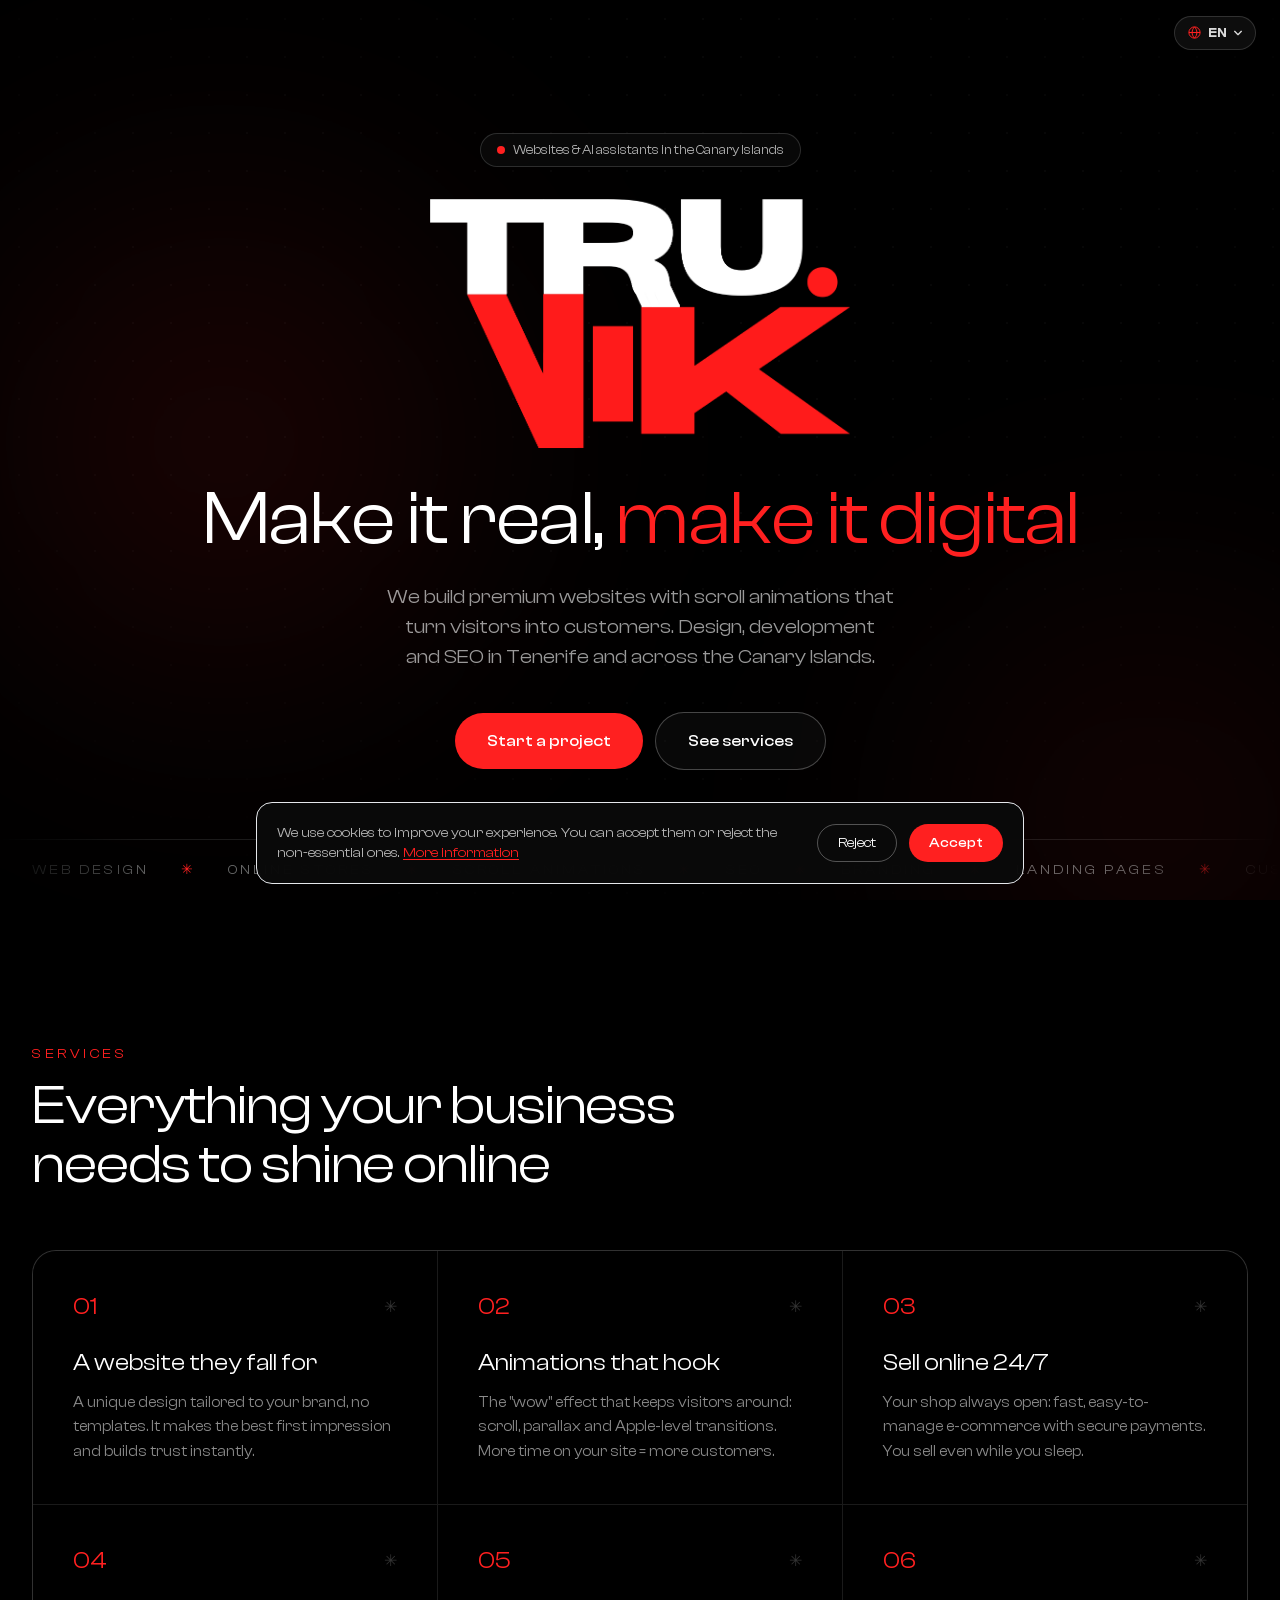
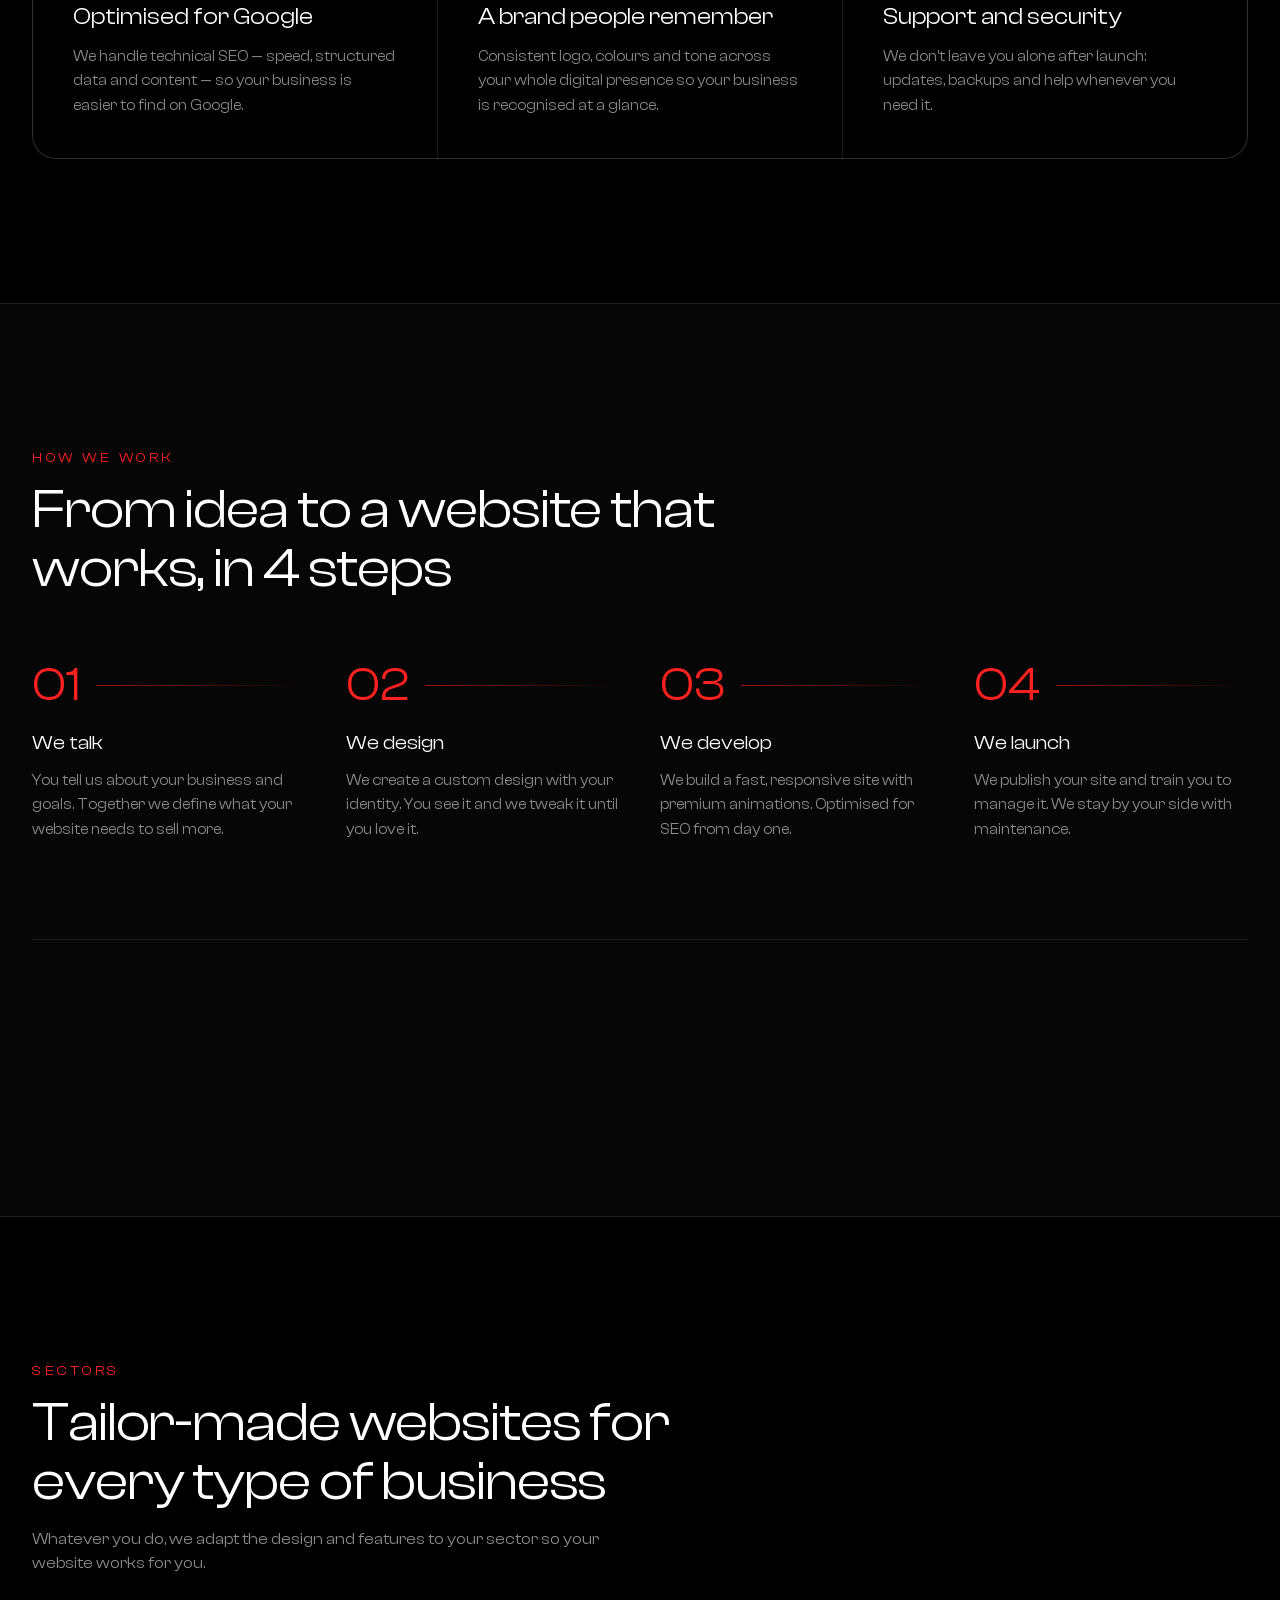
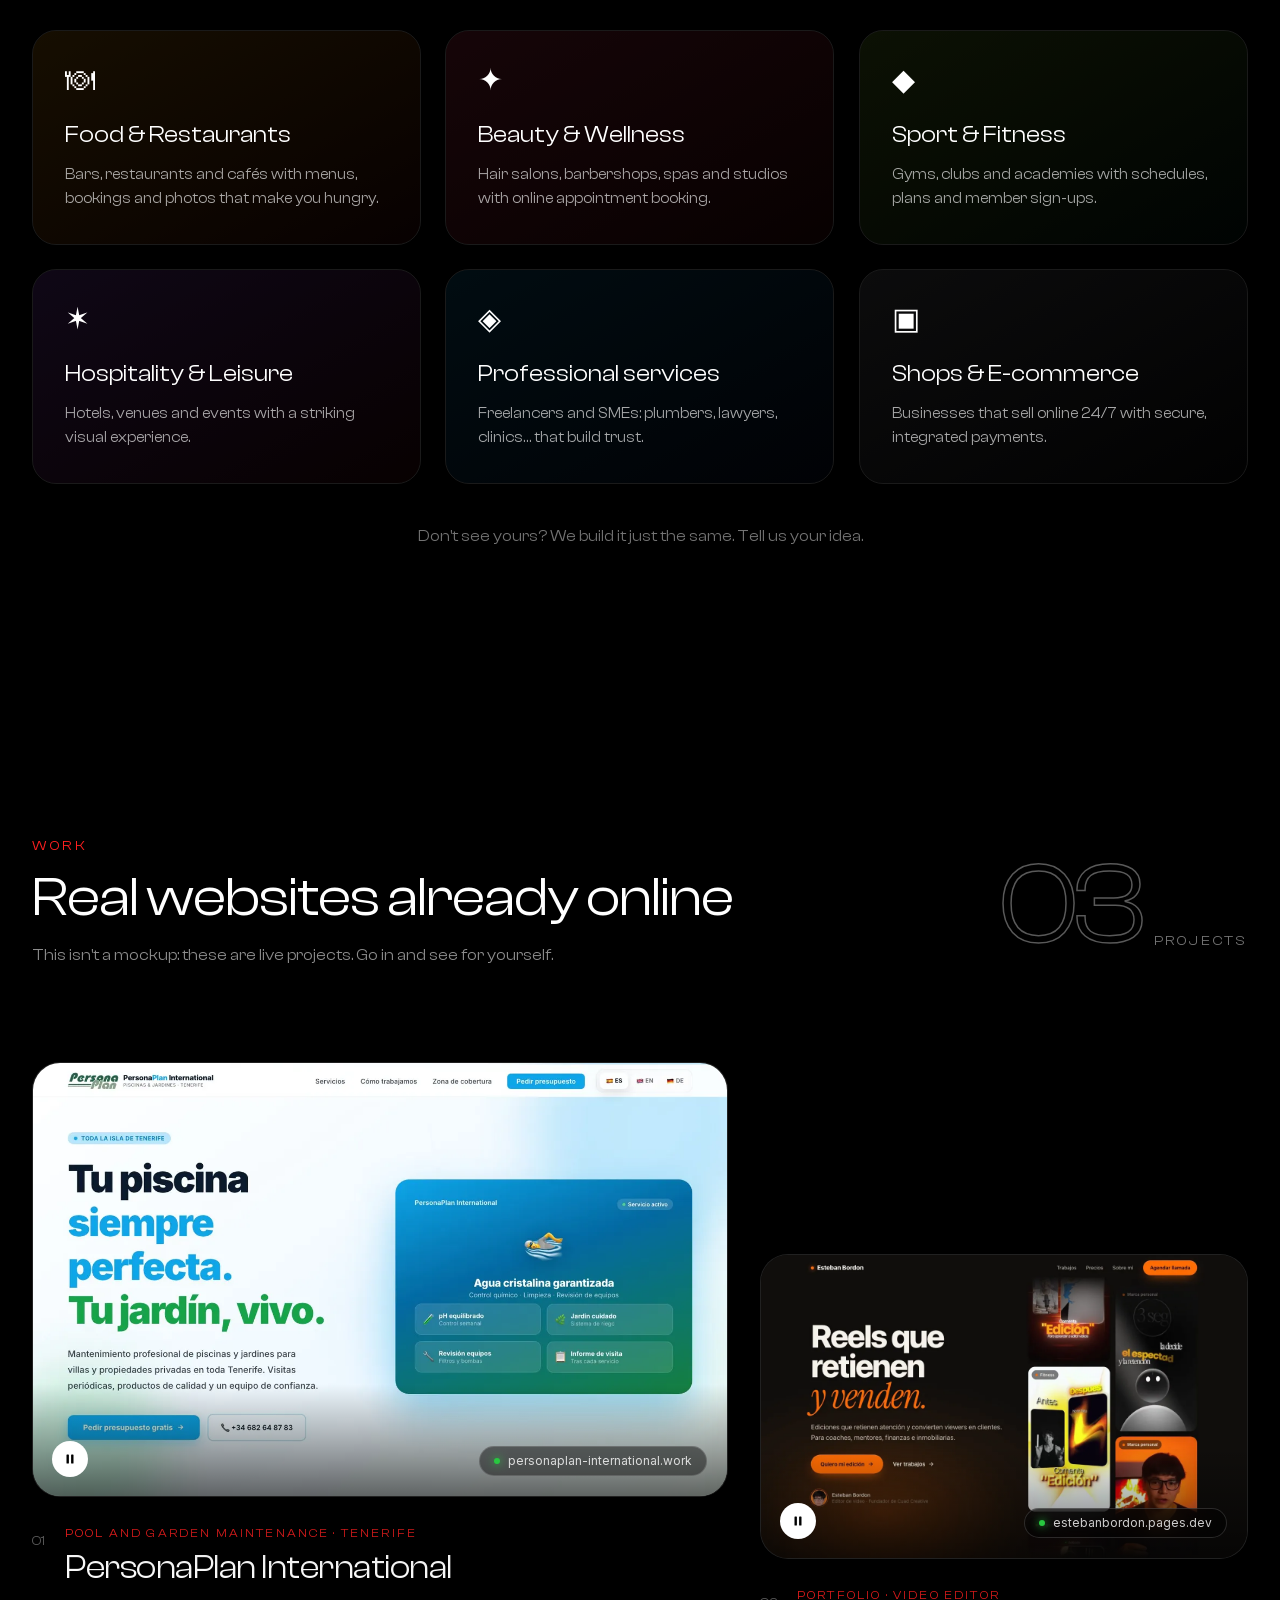
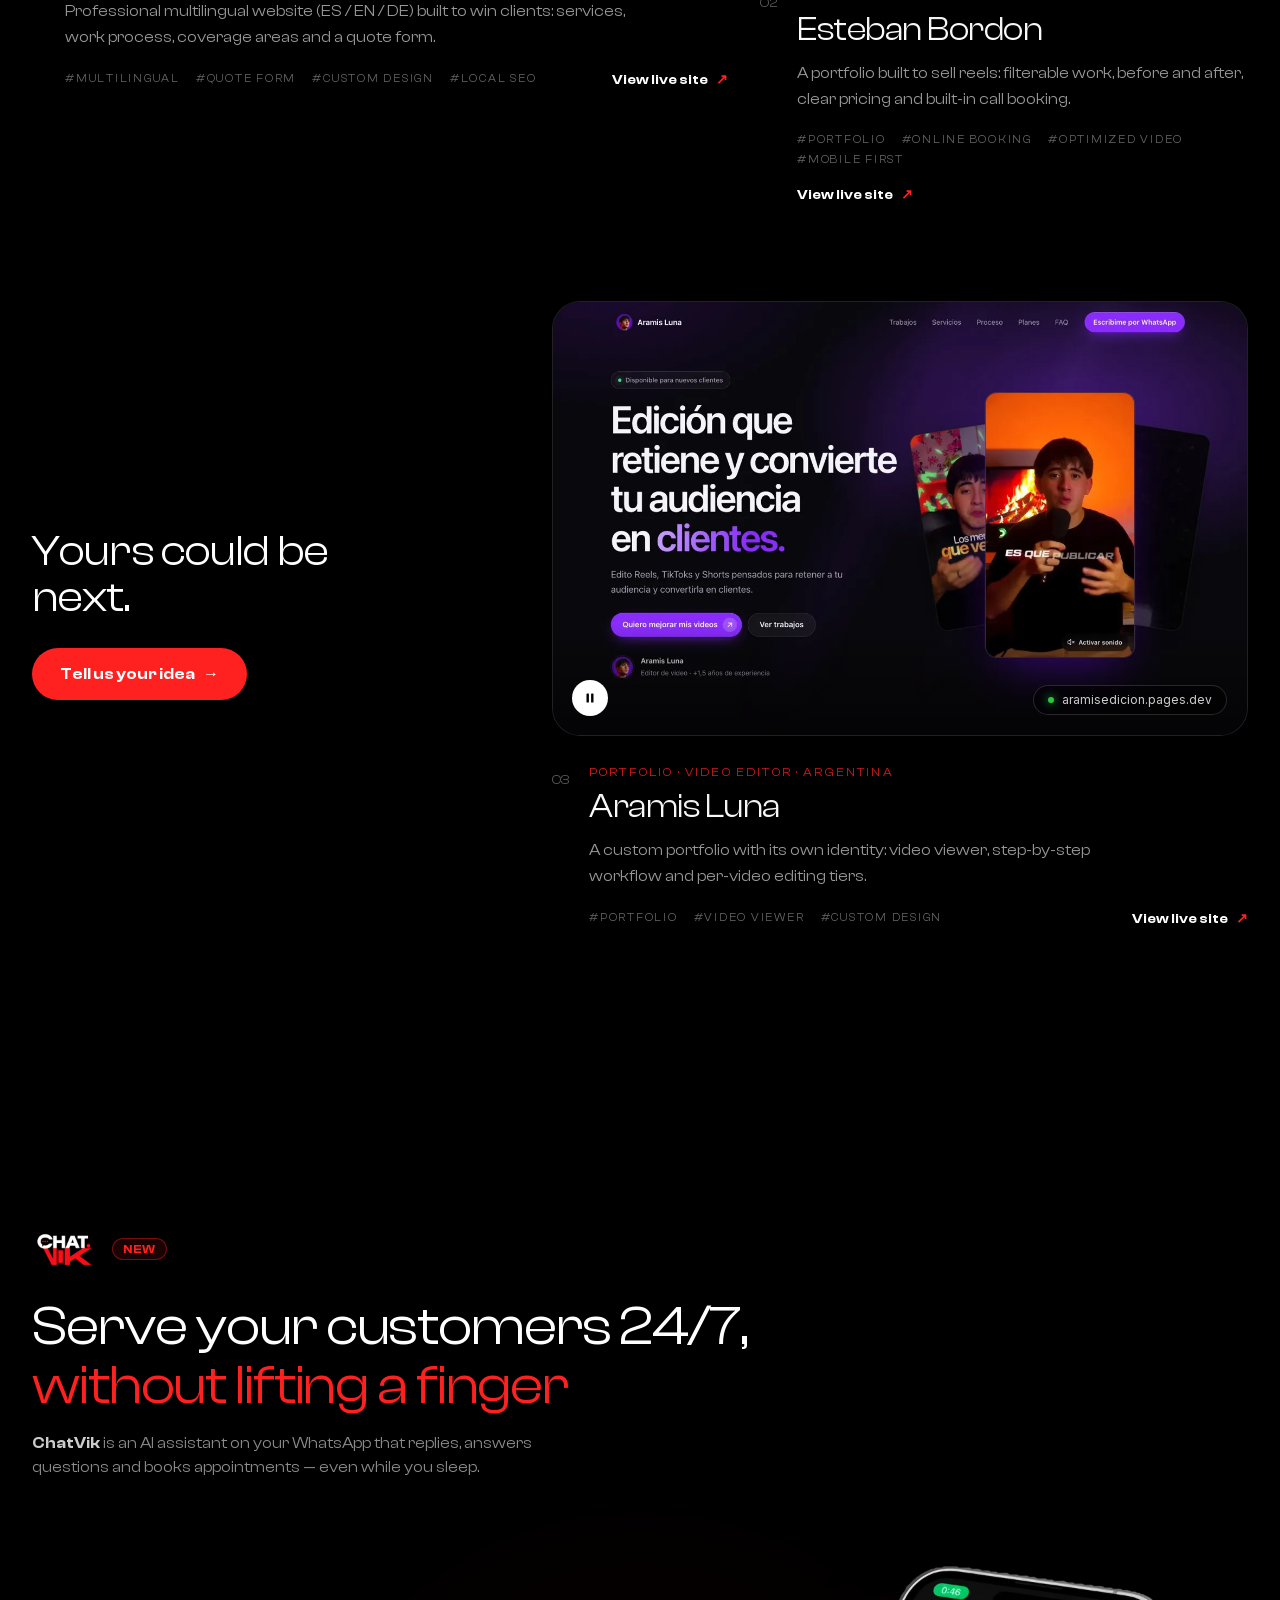
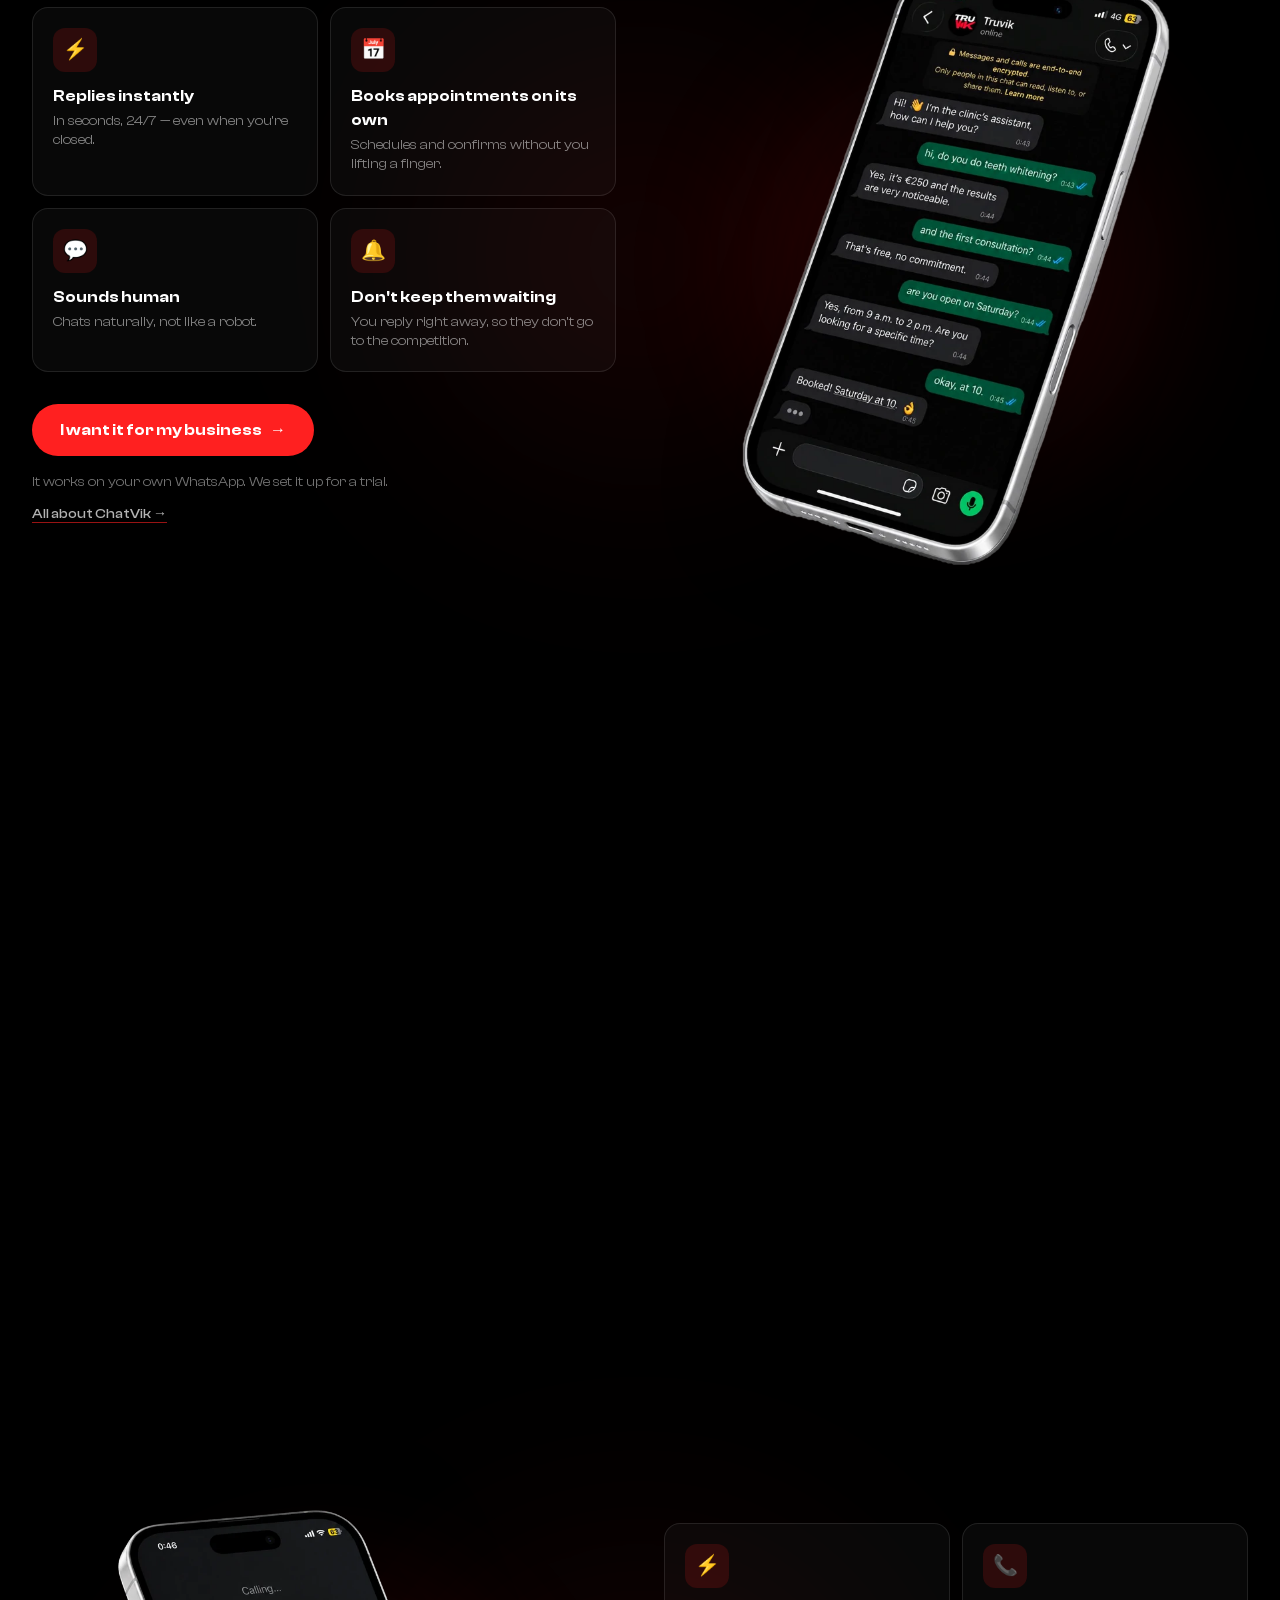
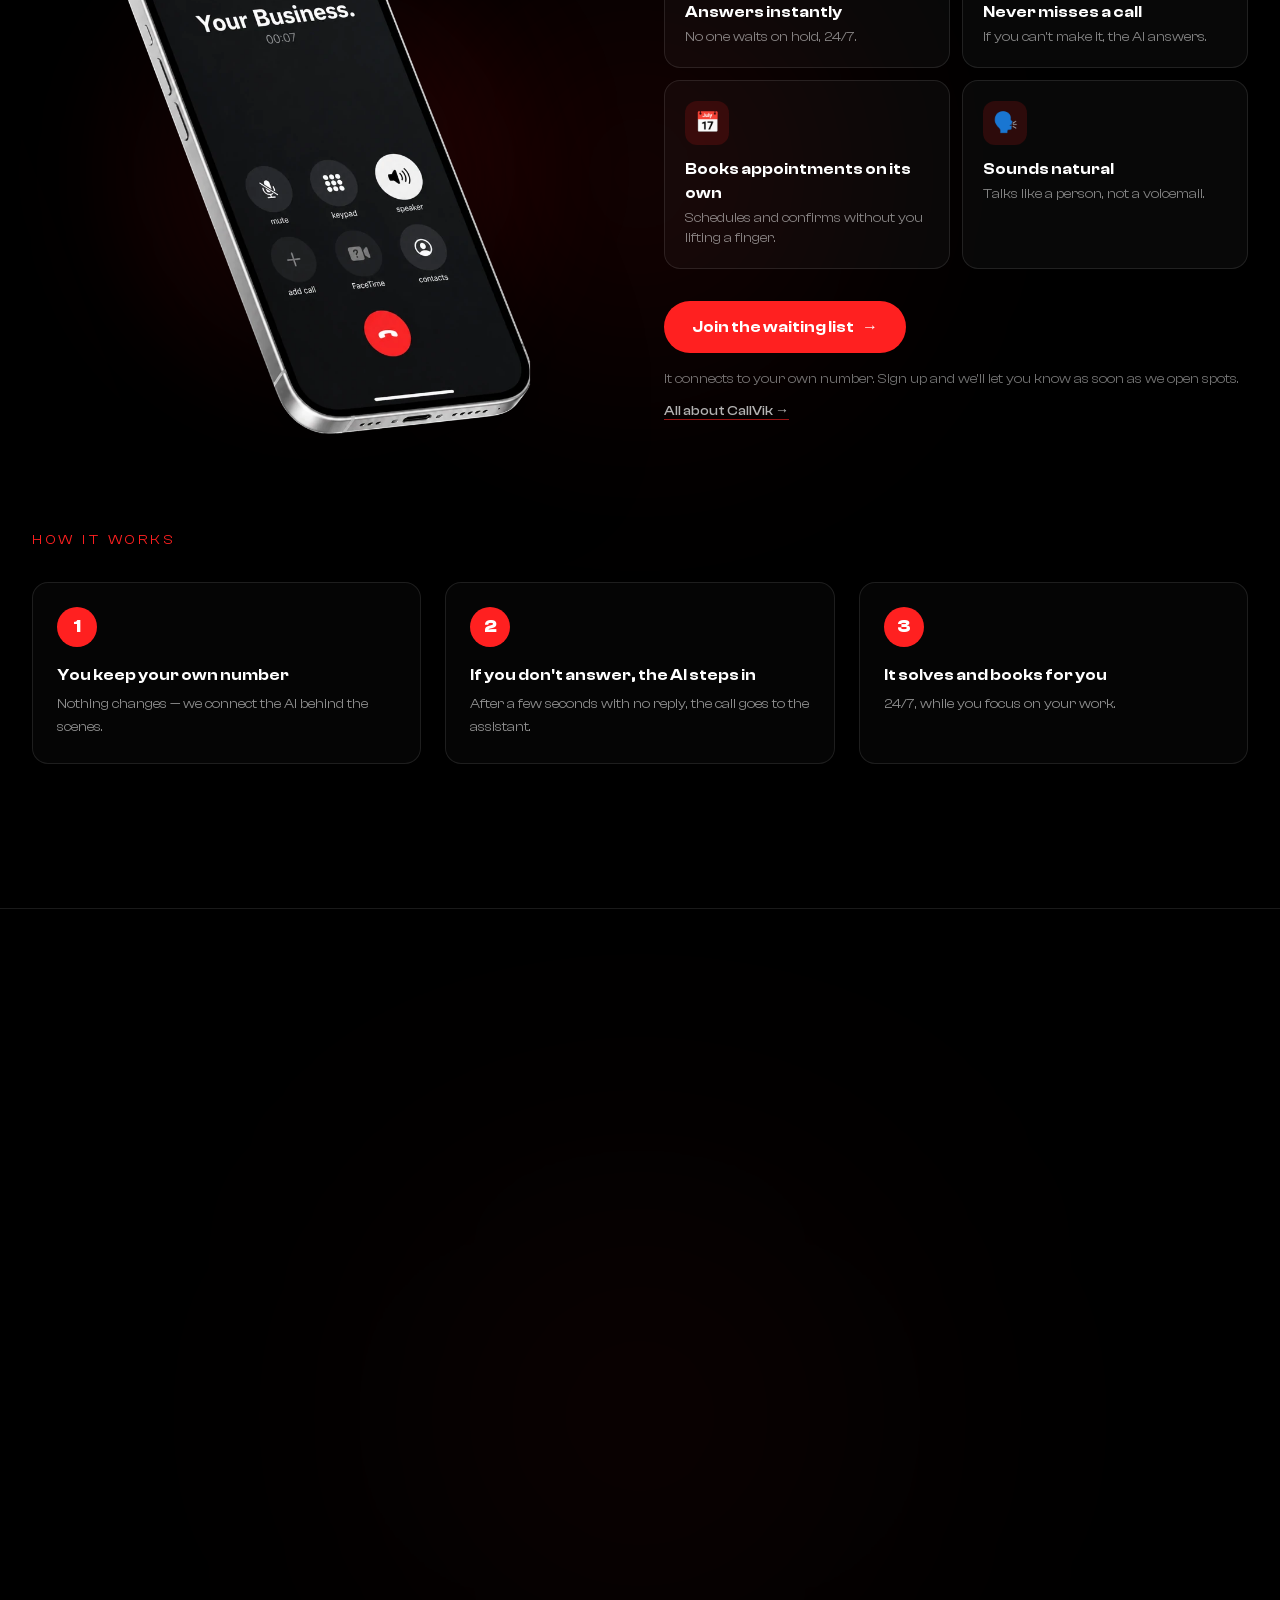
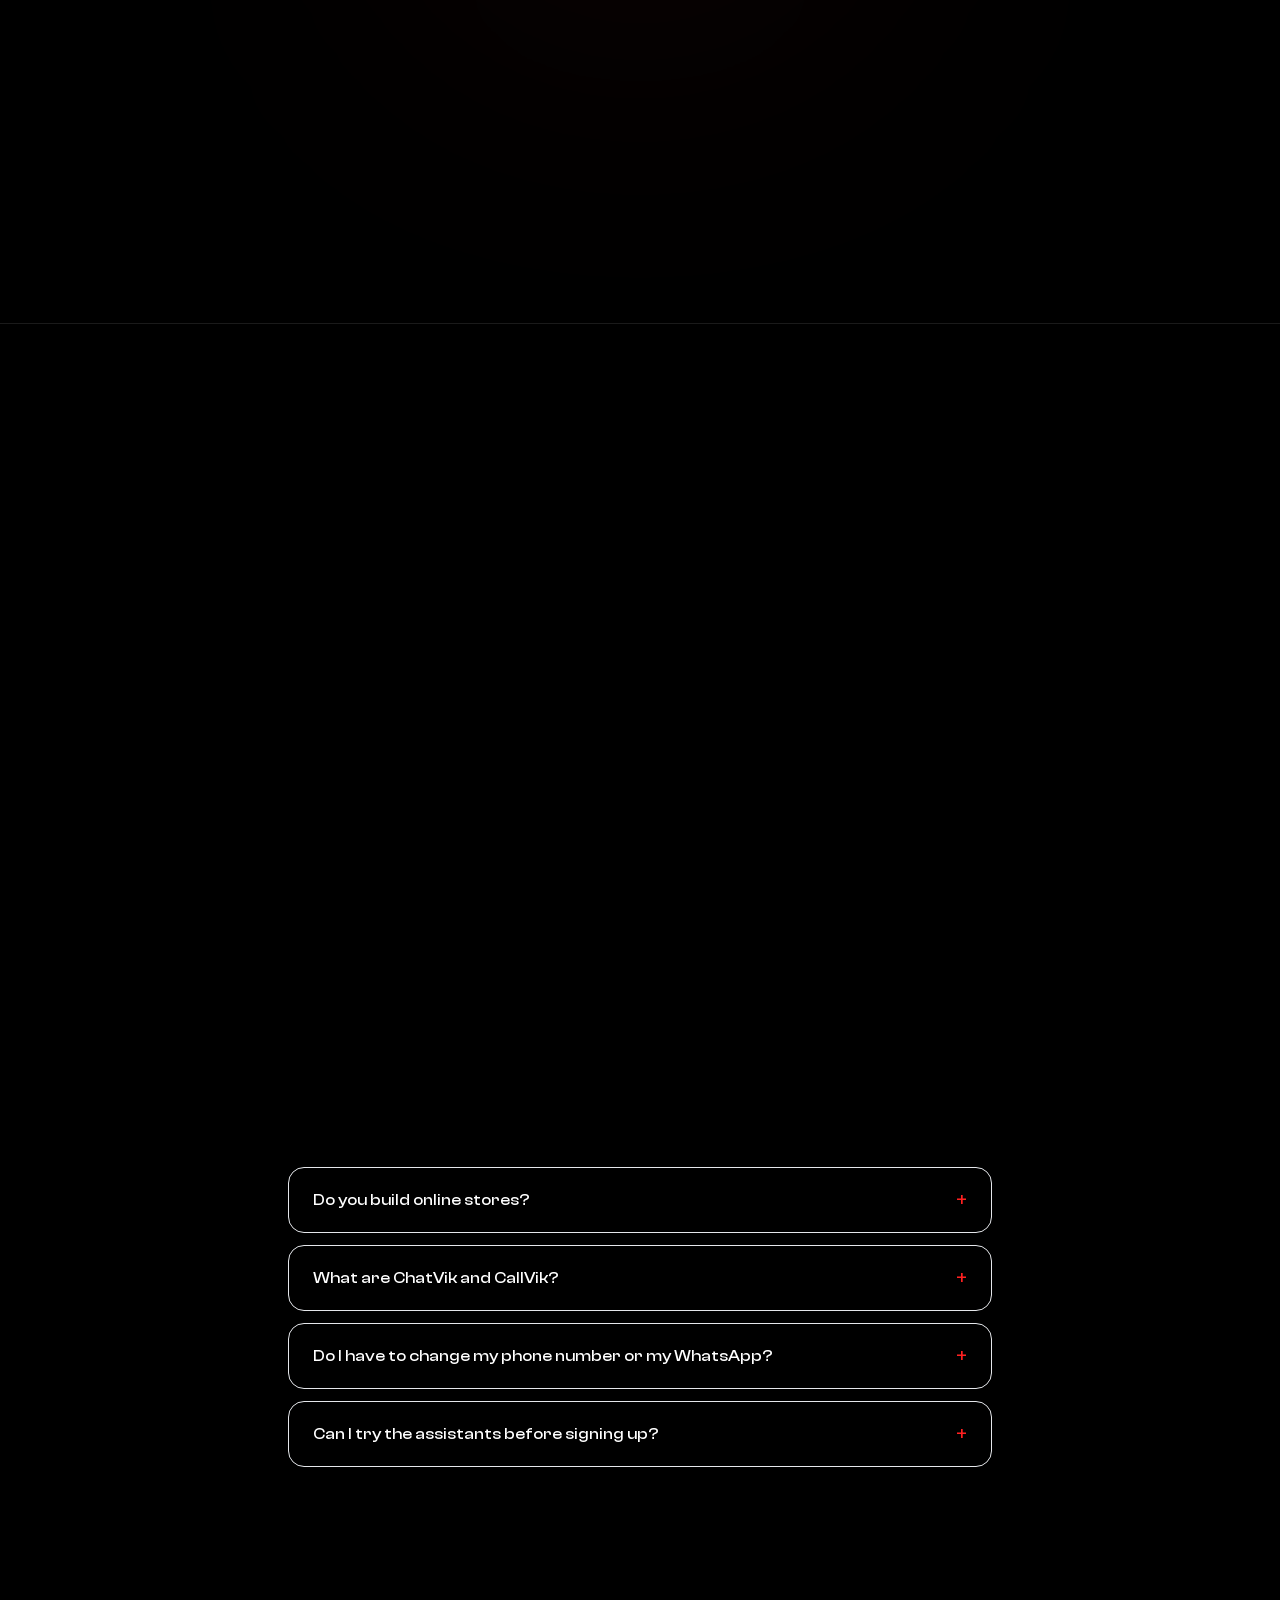
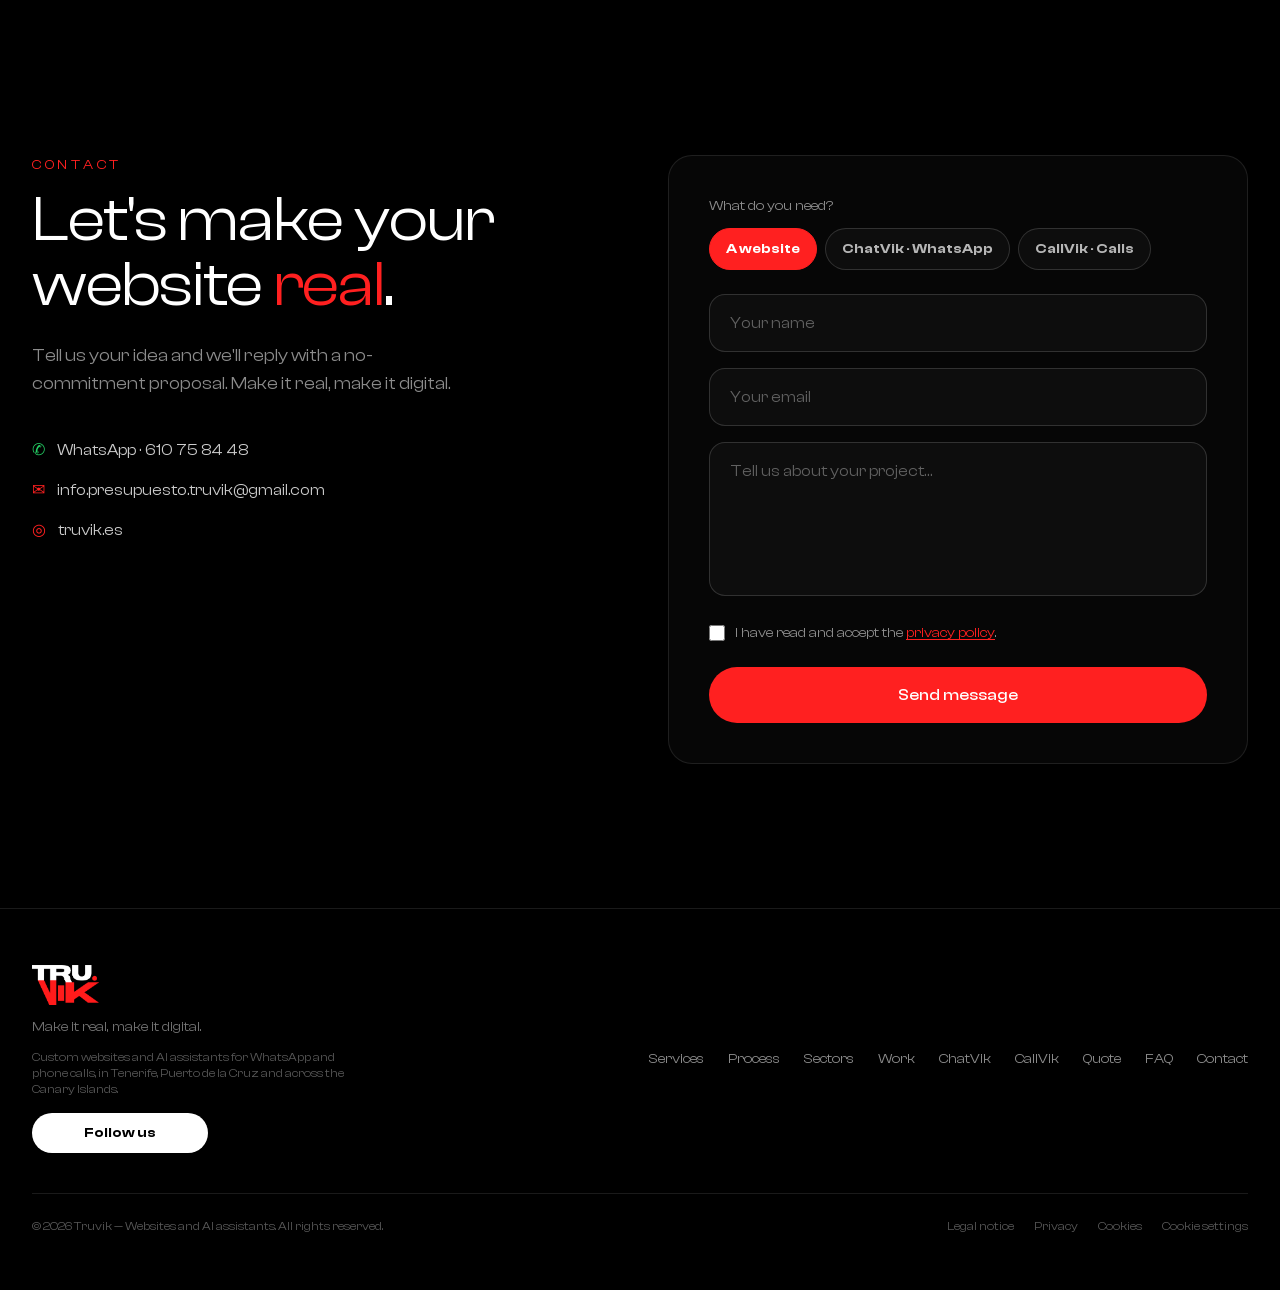
==== commit ed125647: "truvik.es" ====
--- a/index.html
+++ b/index.html
@@ -8,14 +8,14 @@
     <meta name="theme-color" content="#000000" />
 
     <!-- Primary SEO -->
-    <title>Truvik — Diseño web en Tenerife | Páginas web premium y SEO en Canarias</title>
+    <title>Diseño web y Asistentes para WhatsApp y llamadas | Truvik</title>
     <meta
       name="description"
-      content="Truvik, agencia de diseño y desarrollo web en Tenerife y Canarias. Creamos páginas web premium a medida con animaciones de scroll, tiendas online y SEO para que tu negocio destaque y venda más. Hazlo real, hazlo digital."
+      content="Truvik crea páginas web premium a medida y asistentes de IA para negocios: ChatVik responde tu WhatsApp 24/7 y CallVik contesta tus llamadas. Tenerife, Canarias y toda España. Hazlo real, hazlo digital."
     />
     <meta
       name="keywords"
-      content="diseño web Tenerife, páginas web Tenerife, diseño web Canarias, agencia web Tenerife, desarrollo web Puerto de la Cruz, páginas web para negocios, tiendas online Tenerife, SEO Tenerife, web a medida, Truvik"
+      content="diseño web Tenerife, páginas web Tenerife, diseño web Canarias, agencia web Tenerife, asistente IA WhatsApp, chatbot WhatsApp negocios, recepcionista IA llamadas, ChatVik, CallVik, desarrollo web Puerto de la Cruz, tiendas online Tenerife, SEO Tenerife, Truvik"
     />
     <meta name="geo.region" content="ES-CN" />
     <meta name="geo.placename" content="Tenerife, Canarias" />
@@ -30,26 +30,30 @@
     <meta property="og:url" content="https://truvik.es/" />
     <meta
       property="og:title"
-      content="Truvik — Diseño web en Tenerife | Páginas web premium"
+      content="Diseño web y Asistentes para WhatsApp y llamadas | Truvik"
     />
     <meta
       property="og:description"
-      content="Páginas web a medida con animaciones de scroll, tiendas online y SEO en Tenerife y Canarias. Hazlo real, hazlo digital."
-    />
-    <meta property="og:image" content="https://truvik.es/logo.png" />
-    <meta property="og:image:alt" content="Logo de Truvik" />
+      content="Páginas web a medida y asistentes de IA para WhatsApp y llamadas, en Tenerife y Canarias. Hazlo real, hazlo digital."
+    />
+    <meta property="og:image" content="https://truvik.es/og-image.jpg" />
+    <meta property="og:image:secure_url" content="https://truvik.es/og-image.jpg" />
+    <meta property="og:image:type" content="image/jpeg" />
+    <meta property="og:image:width" content="1200" />
+    <meta property="og:image:height" content="630" />
+    <meta property="og:image:alt" content="Truvik — Hazlo real, hazlo digital" />
 
     <!-- Twitter Card -->
     <meta name="twitter:card" content="summary_large_image" />
     <meta
       name="twitter:title"
-      content="Truvik — Agencia de creación de páginas web premium"
+      content="Diseño web y Asistentes para WhatsApp y llamadas | Truvik"
     />
     <meta
       name="twitter:description"
-      content="Webs a medida con animaciones de scroll, tiendas online y SEO. Hazlo real, hazlo digital."
-    />
-    <meta name="twitter:image" content="https://truvik.es/logo.png" />
+      content="Webs a medida y asistentes de IA para WhatsApp y llamadas. Hazlo real, hazlo digital."
+    />
+    <meta name="twitter:image" content="https://truvik.es/og-image.jpg" />
 
     <!-- Icons & manifest -->
     <link rel="icon" href="/favicon.ico?v=5" sizes="any" />
@@ -80,7 +84,7 @@
             "url": "https://truvik.es/",
             "logo": "https://truvik.es/logo.png",
             "slogan": "Hazlo real, hazlo digital",
-            "description": "Agencia de creación de páginas web premium: diseño web a medida, animaciones de scroll, tiendas online y SEO.",
+            "description": "Páginas web premium a medida y asistentes de IA para negocios: ChatVik (WhatsApp) y CallVik (llamadas).",
             "email": "info.presupuesto.truvik@gmail.com",
             "sameAs": [
               "https://www.instagram.com/truvik.es/",
@@ -98,26 +102,51 @@
           {
             "@type": "ProfessionalService",
             "@id": "https://truvik.es/#service",
-            "name": "Truvik — Agencia de diseño web en Tenerife",
+            "name": "Truvik — Páginas web y asistentes de IA en Tenerife",
             "url": "https://truvik.es/",
             "image": "https://truvik.es/logo.png",
-            "priceRange": "€€",
+            "priceRange": "Desde 499 €",
             "areaServed": [
               { "@type": "Place", "name": "Tenerife" },
               { "@type": "Place", "name": "Islas Canarias" },
               { "@type": "Country", "name": "España" }
             ],
-            "description": "Agencia de diseño y desarrollo web en Tenerife y Canarias. Creamos páginas web premium con animaciones de scroll que convierten visitas en clientes.",
-            "makesOffer": {
-              "@type": "Offer",
-              "name": "Diseño web a medida",
-              "priceSpecification": {
-                "@type": "PriceSpecification",
-                "minPrice": "499",
-                "priceCurrency": "EUR"
+            "description": "Páginas web premium a medida con animaciones de scroll y asistentes de IA que atienden a tus clientes por WhatsApp y por teléfono. Tenerife, Canarias y toda España.",
+            "makesOffer": [
+              {
+                "@type": "Offer",
+                "name": "Diseño web a medida",
+                "priceSpecification": {
+                  "@type": "PriceSpecification",
+                  "minPrice": "499",
+                  "priceCurrency": "EUR"
+                },
+                "description": "Webs profesionales a medida desde 499 €, pago único."
               },
-              "description": "Webs profesionales a medida desde 499 €."
-            }
+              {
+                "@type": "Offer",
+                "name": "ChatVik — asistente de IA para WhatsApp",
+                "url": "https://truvik.es/chatvik/",
+                "priceSpecification": {
+                  "@type": "UnitPriceSpecification",
+                  "price": "499",
+                  "priceCurrency": "EUR",
+                  "unitCode": "MON"
+                }
+              },
+              {
+                "@type": "Offer",
+                "name": "CallVik — asistente de IA para llamadas (lista de espera)",
+                "url": "https://truvik.es/callvik/",
+                "availability": "https://schema.org/PreOrder",
+                "priceSpecification": {
+                  "@type": "UnitPriceSpecification",
+                  "price": "499",
+                  "priceCurrency": "EUR",
+                  "unitCode": "MON"
+                }
+              }
+            ]
           },
           {
             "@type": "WebSite",
@@ -131,63 +160,123 @@
             "@type": "FAQPage",
             "@id": "https://truvik.es/#faq",
             "mainEntity": [
-              {
-                "@type": "Question",
-                "name": "¿Cuánto tarda en estar lista mi web?",
-                "acceptedAnswer": {
-                  "@type": "Answer",
-                  "text": "Depende del proyecto, pero te damos un plazo cerrado antes de empezar. Una web sencilla puede estar lista en pocos días; las más completas, en un par de semanas."
+                {
+                  "@type": "Question",
+                  "name": "¿Cuánto cuesta una web?",
+                  "acceptedAnswer": {
+                    "@type": "Answer",
+                    "text": "Depende del proyecto. Cada web es a medida (sin plantillas), así que antes de empezar te damos un presupuesto cerrado que no se mueve, y el primer mes de mantenimiento va incluido. Presupuesto sin IGIC (7% en Canarias)."
+                  }
+                },
+                {
+                  "@type": "Question",
+                  "name": "¿Cuánto tarda en estar lista mi web?",
+                  "acceptedAnswer": {
+                    "@type": "Answer",
+                    "text": "Depende del proyecto, pero te damos un plazo cerrado antes de empezar. Una web sencilla puede estar lista en pocos días; las más completas, en un par de semanas."
+                  }
+                },
+                {
+                  "@type": "Question",
+                  "name": "¿La web es mía?",
+                  "acceptedAnswer": {
+                    "@type": "Answer",
+                    "text": "Sí, 100% tuya. Cuando la entregamos pasa a ser de tu propiedad, sin ataduras ni letra pequeña."
+                  }
+                },
+                {
+                  "@type": "Question",
+                  "name": "¿Incluye dominio y hosting?",
+                  "acceptedAnswer": {
+                    "@type": "Answer",
+                    "text": "Te asesoramos y lo dejamos todo configurado y funcionando. El coste del dominio y el alojamiento va aparte (suele ser pequeño) y el dominio va siempre a tu nombre. Si quieres el alojamiento en tu propia cuenta, también te lo dejamos así."
+                  }
+                },
+                {
+                  "@type": "Question",
+                  "name": "¿Y si no me gusta cómo queda?",
+                  "acceptedAnswer": {
+                    "@type": "Answer",
+                    "text": "Trabajamos con las revisiones que hagan falta hasta el lanzamiento. No publicamos nada sin tu visto bueno."
+                  }
+                },
+                {
+                  "@type": "Question",
+                  "name": "¿Podré actualizarla yo más adelante?",
+                  "acceptedAnswer": {
+                    "@type": "Answer",
+                    "text": "Los cambios nos los pides y los hacemos nosotros: el primer mes de mantenimiento va incluido. Y si quieres editarla tú mismo, te la montamos desde el principio con un gestor de contenidos."
+                  }
+                },
+                {
+                  "@type": "Question",
+                  "name": "¿Hacéis tiendas online?",
+                  "acceptedAnswer": {
+                    "@type": "Answer",
+                    "text": "Sí. Si tu web lo necesita, montamos tu e-commerce con pagos seguros e integrados para que vendas 24/7."
+                  }
+                },
+                {
+                  "@type": "Question",
+                  "name": "¿Qué son ChatVik y CallVik?",
+                  "acceptedAnswer": {
+                    "@type": "Answer",
+                    "text": "Son nuestros asistentes de IA para negocios: ChatVik responde a tus clientes por WhatsApp y CallVik contesta las llamadas que tú no puedas coger. Los dos atienden 24/7, resuelven dudas y agendan citas solos."
+                  }
+                },
+                {
+                  "@type": "Question",
+                  "name": "¿Tengo que cambiar mi número o mi WhatsApp?",
+                  "acceptedAnswer": {
+                    "@type": "Answer",
+                    "text": "No, tu número sigue siendo el tuyo. En WhatsApp necesitas la app de WhatsApp Business (es gratis) y la dejas instalada como siempre: podrás seguir escribiendo tú a mano cuando quieras. Con CallVik, la IA solo entra si no contestas a los pocos segundos — si tú coges el teléfono, todo sigue igual."
+                  }
+                },
+                {
+                  "@type": "Question",
+                  "name": "¿Puedo probar los asistentes antes de contratar?",
+                  "acceptedAnswer": {
+                    "@type": "Answer",
+                    "text": "Sí. Te montamos una demo con los datos reales de tu negocio para que la pruebes tú mismo, gratis y sin compromiso."
+                  }
                 }
-              },
-              {
-                "@type": "Question",
-                "name": "¿La web es mía?",
-                "acceptedAnswer": {
-                  "@type": "Answer",
-                  "text": "Sí, 100% tuya. Cuando la entregamos pasa a ser de tu propiedad, sin ataduras ni letra pequeña."
-                }
-              },
-              {
-                "@type": "Question",
-                "name": "¿Incluye dominio y hosting?",
-                "acceptedAnswer": {
-                  "@type": "Answer",
-                  "text": "Te asesoramos y lo dejamos todo configurado y funcionando. El coste del dominio y el alojamiento va aparte (suele ser pequeño) y siempre a tu nombre."
-                }
-              },
-              {
-                "@type": "Question",
-                "name": "¿Y si no me gusta cómo queda?",
-                "acceptedAnswer": {
-                  "@type": "Answer",
-                  "text": "Trabajamos con revisiones hasta que te enamore. No publicamos nada sin tu visto bueno."
-                }
-              },
-              {
-                "@type": "Question",
-                "name": "¿Podré actualizarla yo más adelante?",
-                "acceptedAnswer": {
-                  "@type": "Answer",
-                  "text": "Sí. Te explicamos cómo gestionarla y, además, el primer mes de mantenimiento va incluido siempre."
-                }
-              },
-              {
-                "@type": "Question",
-                "name": "¿Hacéis tiendas online?",
-                "acceptedAnswer": {
-                  "@type": "Answer",
-                  "text": "Sí. Si tu web lo necesita, montamos tu e-commerce con pagos seguros e integrados para que vendas 24/7."
-                }
-              }
-            ]
+              ]
           }
         ]
       }
     </script>
-    <script type="module" crossorigin src="/assets/index-4EqQBKyz.js"></script>
-    <link rel="stylesheet" crossorigin href="/assets/index-0t8WxvRs.css">
+    <style>
+      .sin-js{max-width:640px;margin:0 auto;padding:48px 20px;font:16px/1.6 system-ui,sans-serif;color:#fff;background:#0a0a0a;opacity:0;animation:sin-js-aparece .3s 1.5s forwards}
+      .sin-js h1{font-size:34px;font-weight:800;letter-spacing:-.025em;line-height:1.1;margin:0 0 16px}.sin-js h2{font-size:20px;font-weight:700;margin:28px 0 8px}.sin-js ul{list-style:disc;padding-left:20px}.sin-js p{margin:0 0 8px}.sin-js dt{font-weight:700;margin-top:12px}.sin-js dd{margin:0}.sin-js strong{color:#ff2020}.sin-js a{color:#fff}
+      @keyframes sin-js-aparece{to{opacity:1}}
+    </style>
+    <script type="module" crossorigin src="/assets/main-BeXdoLRP.js"></script>
+    <link rel="modulepreload" crossorigin href="/assets/index-x_QGB13B.js">
+    <link rel="stylesheet" crossorigin href="/assets/index-CTTNYA4h.css">
   </head>
   <body>
-    <div id="root"></div>
+    <div id="root">
+      <!-- Texto fijo para quien lee el HTML sin ejecutar JavaScript (Gemini, ChatGPT,
+           Bing, vistas previas…). Sin esto veían una página vacía y se inventaban los
+           precios. React lo sustituye al arrancar; si JS tarda o falla, aparece tras
+           1,5 s para que nadie se quede mirando una pantalla negra. -->
+      <main class="sin-js">
+        <h1>Truvik — Páginas web y asistentes de IA en Tenerife</h1>
+        <p><strong>Hazlo real, hazlo digital.</strong> Creamos páginas web premium a medida con animaciones de scroll, tiendas online y SEO, y asistentes de IA que atienden a tus clientes por WhatsApp y por teléfono. En Tenerife, Canarias y toda España.</p>
+        <h2>Precios</h2>
+        <p>Páginas web a medida, pago único. Presupuesto cerrado antes de empezar, primer mes de mantenimiento incluido y sin cuotas ocultas. Presupuesto sin IGIC (7% en Canarias).</p>
+        <h2>Servicios</h2>
+        <ul>
+          <li>Diseño web a medida, sin plantillas</li>
+          <li>Animaciones de scroll</li>
+          <li>Tiendas online con pago seguro</li>
+          <li>SEO</li>
+          <li><a href="/chatvik/">ChatVik</a>: asistente de IA que responde por WhatsApp — 499 €/mes</li>
+          <li><a href="/callvik/">CallVik</a>: asistente de IA que contesta las llamadas — 499 €/mes, en lista de espera (749 €/mes junto con ChatVik)</li>
+        </ul>
+        <h2>Contacto</h2>
+        <p>Puerto de la Cruz, Tenerife · <a href="mailto:info.presupuesto.truvik@gmail.com">info.presupuesto.truvik@gmail.com</a></p>
+      </main>
+    </div>
   </body>
 </html>
--- a/assets/index-CTTNYA4h.css
+++ b/assets/index-CTTNYA4h.css
@@ -0,0 +1 @@
+*,:before,:after{--tw-border-spacing-x: 0;--tw-border-spacing-y: 0;--tw-translate-x: 0;--tw-translate-y: 0;--tw-rotate: 0;--tw-skew-x: 0;--tw-skew-y: 0;--tw-scale-x: 1;--tw-scale-y: 1;--tw-pan-x: ;--tw-pan-y: ;--tw-pinch-zoom: ;--tw-scroll-snap-strictness: proximity;--tw-gradient-from-position: ;--tw-gradient-via-position: ;--tw-gradient-to-position: ;--tw-ordinal: ;--tw-slashed-zero: ;--tw-numeric-figure: ;--tw-numeric-spacing: ;--tw-numeric-fraction: ;--tw-ring-inset: ;--tw-ring-offset-width: 0px;--tw-ring-offset-color: #fff;--tw-ring-color: rgb(59 130 246 / .5);--tw-ring-offset-shadow: 0 0 #0000;--tw-ring-shadow: 0 0 #0000;--tw-shadow: 0 0 #0000;--tw-shadow-colored: 0 0 #0000;--tw-blur: ;--tw-brightness: ;--tw-contrast: ;--tw-grayscale: ;--tw-hue-rotate: ;--tw-invert: ;--tw-saturate: ;--tw-sepia: ;--tw-drop-shadow: ;--tw-backdrop-blur: ;--tw-backdrop-brightness: ;--tw-backdrop-contrast: ;--tw-backdrop-grayscale: ;--tw-backdrop-hue-rotate: ;--tw-backdrop-invert: ;--tw-backdrop-opacity: ;--tw-backdrop-saturate: ;--tw-backdrop-sepia: ;--tw-contain-size: ;--tw-contain-layout: ;--tw-contain-paint: ;--tw-contain-style: }::backdrop{--tw-border-spacing-x: 0;--tw-border-spacing-y: 0;--tw-translate-x: 0;--tw-translate-y: 0;--tw-rotate: 0;--tw-skew-x: 0;--tw-skew-y: 0;--tw-scale-x: 1;--tw-scale-y: 1;--tw-pan-x: ;--tw-pan-y: ;--tw-pinch-zoom: ;--tw-scroll-snap-strictness: proximity;--tw-gradient-from-position: ;--tw-gradient-via-position: ;--tw-gradient-to-position: ;--tw-ordinal: ;--tw-slashed-zero: ;--tw-numeric-figure: ;--tw-numeric-spacing: ;--tw-numeric-fraction: ;--tw-ring-inset: ;--tw-ring-offset-width: 0px;--tw-ring-offset-color: #fff;--tw-ring-color: rgb(59 130 246 / .5);--tw-ring-offset-shadow: 0 0 #0000;--tw-ring-shadow: 0 0 #0000;--tw-shadow: 0 0 #0000;--tw-shadow-colored: 0 0 #0000;--tw-blur: ;--tw-brightness: ;--tw-contrast: ;--tw-grayscale: ;--tw-hue-rotate: ;--tw-invert: ;--tw-saturate: ;--tw-sepia: ;--tw-drop-shadow: ;--tw-backdrop-blur: ;--tw-backdrop-brightness: ;--tw-backdrop-contrast: ;--tw-backdrop-grayscale: ;--tw-backdrop-hue-rotate: ;--tw-backdrop-invert: ;--tw-backdrop-opacity: ;--tw-backdrop-saturate: ;--tw-backdrop-sepia: ;--tw-contain-size: ;--tw-contain-layout: ;--tw-contain-paint: ;--tw-contain-style: }*,:before,:after{box-sizing:border-box;border-width:0;border-style:solid;border-color:#e5e7eb}:before,:after{--tw-content: ""}html,:host{line-height:1.5;-webkit-text-size-adjust:100%;-moz-tab-size:4;-o-tab-size:4;tab-size:4;font-family:ui-sans-serif,system-ui,sans-serif,"Apple Color Emoji","Segoe UI Emoji",Segoe UI Symbol,"Noto Color Emoji";font-feature-settings:normal;font-variation-settings:normal;-webkit-tap-highlight-color:transparent}body{margin:0;line-height:inherit}hr{height:0;color:inherit;border-top-width:1px}abbr:where([title]){-webkit-text-decoration:underline dotted;text-decoration:underline dotted}h1,h2,h3,h4,h5,h6{font-size:inherit;font-weight:inherit}a{color:inherit;text-decoration:inherit}b,strong{font-weight:bolder}code,kbd,samp,pre{font-family:ui-monospace,SFMono-Regular,Menlo,Monaco,Consolas,Liberation Mono,Courier New,monospace;font-feature-settings:normal;font-variation-settings:normal;font-size:1em}small{font-size:80%}sub,sup{font-size:75%;line-height:0;position:relative;vertical-align:baseline}sub{bottom:-.25em}sup{top:-.5em}table{text-indent:0;border-color:inherit;border-collapse:collapse}button,input,optgroup,select,textarea{font-family:inherit;font-feature-settings:inherit;font-variation-settings:inherit;font-size:100%;font-weight:inherit;line-height:inherit;letter-spacing:inherit;color:inherit;margin:0;padding:0}button,select{text-transform:none}button,input:where([type=button]),input:where([type=reset]),input:where([type=submit]){-webkit-appearance:button;background-color:transparent;background-image:none}:-moz-focusring{outline:auto}:-moz-ui-invalid{box-shadow:none}progress{vertical-align:baseline}::-webkit-inner-spin-button,::-webkit-outer-spin-button{height:auto}[type=search]{-webkit-appearance:textfield;outline-offset:-2px}::-webkit-search-decoration{-webkit-appearance:none}::-webkit-file-upload-button{-webkit-appearance:button;font:inherit}summary{display:list-item}blockquote,dl,dd,h1,h2,h3,h4,h5,h6,hr,figure,p,pre{margin:0}fieldset{margin:0;padding:0}legend{padding:0}ol,ul,menu{list-style:none;margin:0;padding:0}dialog{padding:0}textarea{resize:vertical}input::-moz-placeholder,textarea::-moz-placeholder{opacity:1;color:#9ca3af}input::placeholder,textarea::placeholder{opacity:1;color:#9ca3af}button,[role=button]{cursor:pointer}:disabled{cursor:default}img,svg,video,canvas,audio,iframe,embed,object{display:block;vertical-align:middle}img,video{max-width:100%;height:auto}[hidden]:where(:not([hidden=until-found])){display:none}.pointer-events-none{pointer-events:none}.\!visible{visibility:visible!important}.visible{visibility:visible}.fixed{position:fixed}.absolute{position:absolute}.relative{position:relative}.sticky{position:sticky}.inset-0{top:0;right:0;bottom:0;left:0}.inset-x-0{left:0;right:0}.-bottom-1{bottom:-.25rem}.bottom-0{bottom:0}.bottom-4{bottom:1rem}.bottom-5{bottom:1.25rem}.bottom-6{bottom:1.5rem}.left-0{left:0}.left-1\/2{left:50%}.left-5{left:1.25rem}.left-\[-10\%\]{left:-10%}.right-0{right:0}.right-4{right:1rem}.right-5{right:1.25rem}.right-6{right:1.5rem}.right-\[-15\%\]{right:-15%}.top-0{top:0}.top-1\/2{top:50%}.top-28{top:7rem}.top-4{top:1rem}.top-\[10\%\]{top:10%}.top-\[55\%\]{top:55%}.-z-0{z-index:0}.-z-10{z-index:-10}.z-50{z-index:50}.z-\[100\]{z-index:100}.z-\[200\]{z-index:200}.z-\[60\]{z-index:60}.z-\[90\]{z-index:90}.order-last{order:9999}.col-start-3{grid-column-start:3}.mx-auto{margin-left:auto;margin-right:auto}.mb-3{margin-bottom:.75rem}.mb-4{margin-bottom:1rem}.mb-5{margin-bottom:1.25rem}.mb-6{margin-bottom:1.5rem}.mb-8{margin-bottom:2rem}.ml-2{margin-left:.5rem}.mt-0\.5{margin-top:.125rem}.mt-1{margin-top:.25rem}.mt-1\.5{margin-top:.375rem}.mt-10{margin-top:2.5rem}.mt-12{margin-top:3rem}.mt-14{margin-top:3.5rem}.mt-16{margin-top:4rem}.mt-2{margin-top:.5rem}.mt-3{margin-top:.75rem}.mt-4{margin-top:1rem}.mt-5{margin-top:1.25rem}.mt-6{margin-top:1.5rem}.mt-7{margin-top:1.75rem}.mt-8{margin-top:2rem}.block{display:block}.flex{display:flex}.inline-flex{display:inline-flex}.grid{display:grid}.hidden{display:none}.aspect-\[16\/10\]{aspect-ratio:16/10}.h-1\.5{height:.375rem}.h-10{height:2.5rem}.h-11{height:2.75rem}.h-14{height:3.5rem}.h-16{height:4rem}.h-2{height:.5rem}.h-24{height:6rem}.h-28{height:7rem}.h-4{height:1rem}.h-5{height:1.25rem}.h-8{height:2rem}.h-9{height:2.25rem}.h-\[2px\]{height:2px}.h-\[50vmax\]{height:50vmax}.h-\[55vmax\]{height:55vmax}.h-\[600px\]{height:600px}.h-\[60vmin\]{height:60vmin}.h-\[620px\]{height:620px}.h-full{height:100%}.h-max{height:-moz-max-content;height:max-content}.h-px{height:1px}.min-h-screen{min-height:100vh}.w-1\.5{width:.375rem}.w-10{width:2.5rem}.w-11{width:2.75rem}.w-14{width:3.5rem}.w-16{width:4rem}.w-2{width:.5rem}.w-4{width:1rem}.w-40{width:10rem}.w-44{width:11rem}.w-6{width:1.5rem}.w-8{width:2rem}.w-9{width:2.25rem}.w-\[200px\]{width:200px}.w-\[240px\]{width:240px}.w-\[250px\]{width:250px}.w-\[300px\]{width:300px}.w-\[460px\]{width:460px}.w-\[50vmax\]{width:50vmax}.w-\[520px\]{width:520px}.w-\[55vmax\]{width:55vmax}.w-\[600px\]{width:600px}.w-\[60vmin\]{width:60vmin}.w-auto{width:auto}.w-fit{width:-moz-fit-content;width:fit-content}.w-full{width:100%}.min-w-0{min-width:0px}.max-w-2xl{max-width:42rem}.max-w-3xl{max-width:48rem}.max-w-4xl{max-width:56rem}.max-w-5xl{max-width:64rem}.max-w-7xl{max-width:80rem}.max-w-\[60vw\]{max-width:60vw}.max-w-\[80vw\]{max-width:80vw}.max-w-full{max-width:100%}.max-w-md{max-width:28rem}.max-w-sm{max-width:24rem}.max-w-xl{max-width:36rem}.max-w-xs{max-width:20rem}.flex-1{flex:1 1 0%}.shrink-0{flex-shrink:0}.origin-left{transform-origin:left}.origin-top-right{transform-origin:top right}.-translate-x-1\/2{--tw-translate-x: -50%;transform:translate(var(--tw-translate-x),var(--tw-translate-y)) rotate(var(--tw-rotate)) skew(var(--tw-skew-x)) skewY(var(--tw-skew-y)) scaleX(var(--tw-scale-x)) scaleY(var(--tw-scale-y))}.-translate-y-1\/2{--tw-translate-y: -50%;transform:translate(var(--tw-translate-x),var(--tw-translate-y)) rotate(var(--tw-rotate)) skew(var(--tw-skew-x)) skewY(var(--tw-skew-y)) scaleX(var(--tw-scale-x)) scaleY(var(--tw-scale-y))}.-translate-y-full{--tw-translate-y: -100%;transform:translate(var(--tw-translate-x),var(--tw-translate-y)) rotate(var(--tw-rotate)) skew(var(--tw-skew-x)) skewY(var(--tw-skew-y)) scaleX(var(--tw-scale-x)) scaleY(var(--tw-scale-y))}.translate-y-0{--tw-translate-y: 0px;transform:translate(var(--tw-translate-x),var(--tw-translate-y)) rotate(var(--tw-rotate)) skew(var(--tw-skew-x)) skewY(var(--tw-skew-y)) scaleX(var(--tw-scale-x)) scaleY(var(--tw-scale-y))}.translate-y-4{--tw-translate-y: 1rem;transform:translate(var(--tw-translate-x),var(--tw-translate-y)) rotate(var(--tw-rotate)) skew(var(--tw-skew-x)) skewY(var(--tw-skew-y)) scaleX(var(--tw-scale-x)) scaleY(var(--tw-scale-y))}.scale-x-0{--tw-scale-x: 0;transform:translate(var(--tw-translate-x),var(--tw-translate-y)) rotate(var(--tw-rotate)) skew(var(--tw-skew-x)) skewY(var(--tw-skew-y)) scaleX(var(--tw-scale-x)) scaleY(var(--tw-scale-y))}.transform{transform:translate(var(--tw-translate-x),var(--tw-translate-y)) rotate(var(--tw-rotate)) skew(var(--tw-skew-x)) skewY(var(--tw-skew-y)) scaleX(var(--tw-scale-x)) scaleY(var(--tw-scale-y))}.animate-\[fichaIn_600ms_cubic-bezier\(0\.16\,1\,0\.3\,1\)_both\]{animation:fichaIn .6s cubic-bezier(.16,1,.3,1) both}.animate-\[marquee_32s_linear_infinite\]{animation:marquee 32s linear infinite}@keyframes pulse{50%{opacity:.5}}.animate-pulse{animation:pulse 2s cubic-bezier(.4,0,.6,1) infinite}.select-none{-webkit-user-select:none;-moz-user-select:none;user-select:none}.resize-none{resize:none}.resize{resize:both}.grid-cols-2{grid-template-columns:repeat(2,minmax(0,1fr))}.grid-cols-\[auto_1fr_auto\]{grid-template-columns:auto 1fr auto}.flex-col{flex-direction:column}.flex-wrap{flex-wrap:wrap}.items-start{align-items:flex-start}.items-end{align-items:flex-end}.items-center{align-items:center}.items-baseline{align-items:baseline}.justify-center{justify-content:center}.justify-between{justify-content:space-between}.gap-0{gap:0px}.gap-1\.5{gap:.375rem}.gap-10{gap:2.5rem}.gap-14{gap:3.5rem}.gap-2{gap:.5rem}.gap-2\.5{gap:.625rem}.gap-3{gap:.75rem}.gap-4{gap:1rem}.gap-5{gap:1.25rem}.gap-6{gap:1.5rem}.gap-8{gap:2rem}.gap-\[5px\]{gap:5px}.gap-x-4{-moz-column-gap:1rem;column-gap:1rem}.gap-x-5{-moz-column-gap:1.25rem;column-gap:1.25rem}.gap-x-6{-moz-column-gap:1.5rem;column-gap:1.5rem}.gap-x-8{-moz-column-gap:2rem;column-gap:2rem}.gap-y-1{row-gap:.25rem}.gap-y-16{row-gap:4rem}.gap-y-2{row-gap:.5rem}.gap-y-3{row-gap:.75rem}.gap-y-4{row-gap:1rem}.gap-y-5{row-gap:1.25rem}.gap-y-8{row-gap:2rem}.space-y-4>:not([hidden])~:not([hidden]){--tw-space-y-reverse: 0;margin-top:calc(1rem * calc(1 - var(--tw-space-y-reverse)));margin-bottom:calc(1rem * var(--tw-space-y-reverse))}.divide-y>:not([hidden])~:not([hidden]){--tw-divide-y-reverse: 0;border-top-width:calc(1px * calc(1 - var(--tw-divide-y-reverse)));border-bottom-width:calc(1px * var(--tw-divide-y-reverse))}.divide-white\/10>:not([hidden])~:not([hidden]){border-color:#ffffff1a}.justify-self-start{justify-self:start}.justify-self-end{justify-self:end}.justify-self-center{justify-self:center}.overflow-hidden{overflow:hidden}.overflow-y-auto{overflow-y:auto}.overflow-x-hidden{overflow-x:hidden}.whitespace-nowrap{white-space:nowrap}.text-balance{text-wrap:balance}.rounded-2xl{border-radius:1rem}.rounded-3xl{border-radius:1.5rem}.rounded-\[24px\]{border-radius:24px}.rounded-\[28px\]{border-radius:28px}.rounded-full{border-radius:9999px}.rounded-lg{border-radius:.5rem}.rounded-sm{border-radius:.125rem}.rounded-xl{border-radius:.75rem}.border{border-width:1px}.border-2{border-width:2px}.border-y{border-top-width:1px;border-bottom-width:1px}.border-b{border-bottom-width:1px}.border-t{border-top-width:1px}.border-transparent{border-color:transparent}.border-truvik-red{--tw-border-opacity: 1;border-color:rgb(255 32 32 / var(--tw-border-opacity, 1))}.border-truvik-red\/40{border-color:#ff202066}.border-truvik-red\/70{border-color:#ff2020b3}.border-white\/10{border-color:#ffffff1a}.border-white\/15{border-color:#ffffff26}.border-white\/20{border-color:#fff3}.border-white\/25{border-color:#ffffff40}.border-white\/30{border-color:#ffffff4d}.bg-\[\#28c840\]{--tw-bg-opacity: 1;background-color:rgb(40 200 64 / var(--tw-bg-opacity, 1))}.bg-black{--tw-bg-opacity: 1;background-color:rgb(0 0 0 / var(--tw-bg-opacity, 1))}.bg-black\/40{background-color:#0006}.bg-black\/45{background-color:#00000073}.bg-black\/50{background-color:#00000080}.bg-black\/70{background-color:#000000b3}.bg-black\/80{background-color:#000c}.bg-black\/85{background-color:#000000d9}.bg-black\/95{background-color:#000000f2}.bg-transparent{background-color:transparent}.bg-truvik-dark{--tw-bg-opacity: 1;background-color:rgb(10 10 10 / var(--tw-bg-opacity, 1))}.bg-truvik-dark\/60{background-color:#0a0a0a99}.bg-truvik-dark\/95{background-color:#0a0a0af2}.bg-truvik-red{--tw-bg-opacity: 1;background-color:rgb(255 32 32 / var(--tw-bg-opacity, 1))}.bg-truvik-red\/10{background-color:#ff20201a}.bg-truvik-red\/15{background-color:#ff202026}.bg-truvik-red\/\[0\.08\]{background-color:#ff202014}.bg-white{--tw-bg-opacity: 1;background-color:rgb(255 255 255 / var(--tw-bg-opacity, 1))}.bg-white\/10{background-color:#ffffff1a}.bg-white\/\[0\.03\]{background-color:#ffffff08}.bg-white\/\[0\.05\]{background-color:#ffffff0d}.bg-gradient-to-br{background-image:linear-gradient(to bottom right,var(--tw-gradient-stops))}.bg-gradient-to-r{background-image:linear-gradient(to right,var(--tw-gradient-stops))}.bg-gradient-to-t{background-image:linear-gradient(to top,var(--tw-gradient-stops))}.from-amber-500\/30{--tw-gradient-from: rgb(245 158 11 / .3) var(--tw-gradient-from-position);--tw-gradient-to: rgb(245 158 11 / 0) var(--tw-gradient-to-position);--tw-gradient-stops: var(--tw-gradient-from), var(--tw-gradient-to)}.from-black\/60{--tw-gradient-from: rgb(0 0 0 / .6) var(--tw-gradient-from-position);--tw-gradient-to: rgb(0 0 0 / 0) var(--tw-gradient-to-position);--tw-gradient-stops: var(--tw-gradient-from), var(--tw-gradient-to)}.from-lime-400\/25{--tw-gradient-from: rgb(163 230 53 / .25) var(--tw-gradient-from-position);--tw-gradient-to: rgb(163 230 53 / 0) var(--tw-gradient-to-position);--tw-gradient-stops: var(--tw-gradient-from), var(--tw-gradient-to)}.from-purple-500\/30{--tw-gradient-from: rgb(168 85 247 / .3) var(--tw-gradient-from-position);--tw-gradient-to: rgb(168 85 247 / 0) var(--tw-gradient-to-position);--tw-gradient-stops: var(--tw-gradient-from), var(--tw-gradient-to)}.from-rose-500\/30{--tw-gradient-from: rgb(244 63 94 / .3) var(--tw-gradient-from-position);--tw-gradient-to: rgb(244 63 94 / 0) var(--tw-gradient-to-position);--tw-gradient-stops: var(--tw-gradient-from), var(--tw-gradient-to)}.from-sky-500\/25{--tw-gradient-from: rgb(14 165 233 / .25) var(--tw-gradient-from-position);--tw-gradient-to: rgb(14 165 233 / 0) var(--tw-gradient-to-position);--tw-gradient-stops: var(--tw-gradient-from), var(--tw-gradient-to)}.from-truvik-red\/60{--tw-gradient-from: rgb(255 32 32 / .6) var(--tw-gradient-from-position);--tw-gradient-to: rgb(255 32 32 / 0) var(--tw-gradient-to-position);--tw-gradient-stops: var(--tw-gradient-from), var(--tw-gradient-to)}.from-zinc-400\/25{--tw-gradient-from: rgb(161 161 170 / .25) var(--tw-gradient-from-position);--tw-gradient-to: rgb(161 161 170 / 0) var(--tw-gradient-to-position);--tw-gradient-stops: var(--tw-gradient-from), var(--tw-gradient-to)}.to-blue-800\/10{--tw-gradient-to: rgb(30 64 175 / .1) var(--tw-gradient-to-position)}.to-emerald-700\/10{--tw-gradient-to: rgb(4 120 87 / .1) var(--tw-gradient-to-position)}.to-transparent{--tw-gradient-to: transparent var(--tw-gradient-to-position)}.to-truvik-red\/10{--tw-gradient-to: rgb(255 32 32 / .1) var(--tw-gradient-to-position)}.to-zinc-700\/10{--tw-gradient-to: rgb(63 63 70 / .1) var(--tw-gradient-to-position)}.object-contain{-o-object-fit:contain;object-fit:contain}.object-cover{-o-object-fit:cover;object-fit:cover}.p-1\.5{padding:.375rem}.p-10{padding:2.5rem}.p-4{padding:1rem}.p-5{padding:1.25rem}.p-7{padding:1.75rem}.px-10{padding-left:2.5rem;padding-right:2.5rem}.px-2\.5{padding-left:.625rem;padding-right:.625rem}.px-3{padding-left:.75rem;padding-right:.75rem}.px-3\.5{padding-left:.875rem;padding-right:.875rem}.px-4{padding-left:1rem;padding-right:1rem}.px-5{padding-left:1.25rem;padding-right:1.25rem}.px-6{padding-left:1.5rem;padding-right:1.5rem}.px-7{padding-left:1.75rem;padding-right:1.75rem}.px-8{padding-left:2rem;padding-right:2rem}.py-0\.5{padding-top:.125rem;padding-bottom:.125rem}.py-1{padding-top:.25rem;padding-bottom:.25rem}.py-1\.5{padding-top:.375rem;padding-bottom:.375rem}.py-10{padding-top:2.5rem;padding-bottom:2.5rem}.py-14{padding-top:3.5rem;padding-bottom:3.5rem}.py-2{padding-top:.5rem;padding-bottom:.5rem}.py-2\.5{padding-top:.625rem;padding-bottom:.625rem}.py-20{padding-top:5rem;padding-bottom:5rem}.py-24{padding-top:6rem;padding-bottom:6rem}.py-3{padding-top:.75rem;padding-bottom:.75rem}.py-3\.5{padding-top:.875rem;padding-bottom:.875rem}.py-4{padding-top:1rem;padding-bottom:1rem}.py-5{padding-top:1.25rem;padding-bottom:1.25rem}.py-6{padding-top:1.5rem;padding-bottom:1.5rem}.py-7{padding-top:1.75rem;padding-bottom:1.75rem}.pb-12{padding-bottom:3rem}.pb-2{padding-bottom:.5rem}.pb-4{padding-bottom:1rem}.pb-5{padding-bottom:1.25rem}.pt-1\.5{padding-top:.375rem}.pt-10{padding-top:2.5rem}.pt-28{padding-top:7rem}.pt-5{padding-top:1.25rem}.pt-6{padding-top:1.5rem}.text-left{text-align:left}.text-center{text-align:center}.font-heading{font-family:Clash Display,Inter,Helvetica Neue,Arial,sans-serif}.font-mono{font-family:ui-monospace,SFMono-Regular,Menlo,Monaco,Consolas,Liberation Mono,Courier New,monospace}.text-2xl{font-size:1.5rem;line-height:2rem}.text-4xl{font-size:2.25rem;line-height:2.5rem}.text-5xl{font-size:3rem;line-height:1}.text-\[11px\]{font-size:11px}.text-\[12px\]{font-size:12px}.text-\[13px\]{font-size:13px}.text-\[15px\]{font-size:15px}.text-base{font-size:1rem;line-height:1.5rem}.text-lg{font-size:1.125rem;line-height:1.75rem}.text-sm{font-size:.875rem;line-height:1.25rem}.text-xl{font-size:1.25rem;line-height:1.75rem}.text-xs{font-size:.75rem;line-height:1rem}.font-bold{font-weight:700}.font-medium{font-weight:500}.font-semibold{font-weight:600}.uppercase{text-transform:uppercase}.tabular-nums{--tw-numeric-spacing: tabular-nums;font-variant-numeric:var(--tw-ordinal) var(--tw-slashed-zero) var(--tw-numeric-figure) var(--tw-numeric-spacing) var(--tw-numeric-fraction)}.leading-none{line-height:1}.leading-relaxed{line-height:1.625}.leading-snug{line-height:1.375}.tracking-\[0\.16em\]{letter-spacing:.16em}.tracking-\[0\.18em\]{letter-spacing:.18em}.tracking-\[0\.22em\]{letter-spacing:.22em}.tracking-\[0\.25em\]{letter-spacing:.25em}.tracking-\[0\.2em\]{letter-spacing:.2em}.tracking-\[0\.35em\]{letter-spacing:.35em}.tracking-wider{letter-spacing:.05em}.text-black{--tw-text-opacity: 1;color:rgb(0 0 0 / var(--tw-text-opacity, 1))}.text-transparent{color:transparent}.text-truvik-red{--tw-text-opacity: 1;color:rgb(255 32 32 / var(--tw-text-opacity, 1))}.text-white{--tw-text-opacity: 1;color:rgb(255 255 255 / var(--tw-text-opacity, 1))}.text-white\/20{color:#fff3}.text-white\/35{color:#ffffff59}.text-white\/40{color:#fff6}.text-white\/45{color:#ffffff73}.text-white\/50{color:#ffffff80}.text-white\/55{color:#ffffff8c}.text-white\/60{color:#fff9}.text-white\/65{color:#ffffffa6}.text-white\/70{color:#ffffffb3}.text-white\/80{color:#fffc}.text-white\/85{color:#ffffffd9}.underline{text-decoration-line:underline}.decoration-truvik-red\/60{text-decoration-color:#ff202099}.underline-offset-2{text-underline-offset:2px}.underline-offset-4{text-underline-offset:4px}.placeholder-white\/35::-moz-placeholder{color:#ffffff59}.placeholder-white\/35::placeholder{color:#ffffff59}.accent-truvik-red{accent-color:#ff2020}.opacity-0{opacity:0}.opacity-100{opacity:1}.opacity-60{opacity:.6}.opacity-70{opacity:.7}.opacity-\[0\.4\]{opacity:.4}.opacity-\[0\.5\]{opacity:.5}.shadow-2xl{--tw-shadow: 0 25px 50px -12px rgb(0 0 0 / .25);--tw-shadow-colored: 0 25px 50px -12px var(--tw-shadow-color);box-shadow:var(--tw-ring-offset-shadow, 0 0 #0000),var(--tw-ring-shadow, 0 0 #0000),var(--tw-shadow)}.shadow-\[0_0_8px_\#28c840\]{--tw-shadow: 0 0 8px #28c840;--tw-shadow-colored: 0 0 8px var(--tw-shadow-color);box-shadow:var(--tw-ring-offset-shadow, 0 0 #0000),var(--tw-ring-shadow, 0 0 #0000),var(--tw-shadow)}.shadow-\[0_40px_80px_-40px_rgba\(0\,0\,0\,0\.9\)\]{--tw-shadow: 0 40px 80px -40px rgba(0,0,0,.9);--tw-shadow-colored: 0 40px 80px -40px var(--tw-shadow-color);box-shadow:var(--tw-ring-offset-shadow, 0 0 #0000),var(--tw-ring-shadow, 0 0 #0000),var(--tw-shadow)}.shadow-\[0_8px_30px_rgba\(255\,32\,32\,0\.5\)\]{--tw-shadow: 0 8px 30px rgba(255,32,32,.5);--tw-shadow-colored: 0 8px 30px var(--tw-shadow-color);box-shadow:var(--tw-ring-offset-shadow, 0 0 #0000),var(--tw-ring-shadow, 0 0 #0000),var(--tw-shadow)}.outline-none{outline:2px solid transparent;outline-offset:2px}.ring-4{--tw-ring-offset-shadow: var(--tw-ring-inset) 0 0 0 var(--tw-ring-offset-width) var(--tw-ring-offset-color);--tw-ring-shadow: var(--tw-ring-inset) 0 0 0 calc(4px + var(--tw-ring-offset-width)) var(--tw-ring-color);box-shadow:var(--tw-ring-offset-shadow),var(--tw-ring-shadow),var(--tw-shadow, 0 0 #0000)}.ring-truvik-red\/15{--tw-ring-color: rgb(255 32 32 / .15)}.blur-3xl{--tw-blur: blur(64px);filter:var(--tw-blur) var(--tw-brightness) var(--tw-contrast) var(--tw-grayscale) var(--tw-hue-rotate) var(--tw-invert) var(--tw-saturate) var(--tw-sepia) var(--tw-drop-shadow)}.blur-\[120px\]{--tw-blur: blur(120px);filter:var(--tw-blur) var(--tw-brightness) var(--tw-contrast) var(--tw-grayscale) var(--tw-hue-rotate) var(--tw-invert) var(--tw-saturate) var(--tw-sepia) var(--tw-drop-shadow)}.blur-\[140px\]{--tw-blur: blur(140px);filter:var(--tw-blur) var(--tw-brightness) var(--tw-contrast) var(--tw-grayscale) var(--tw-hue-rotate) var(--tw-invert) var(--tw-saturate) var(--tw-sepia) var(--tw-drop-shadow)}.drop-shadow-\[0_30px_40px_rgba\(0\,0\,0\,0\.4\)\]{--tw-drop-shadow: drop-shadow(0 30px 40px rgba(0,0,0,.4));filter:var(--tw-blur) var(--tw-brightness) var(--tw-contrast) var(--tw-grayscale) var(--tw-hue-rotate) var(--tw-invert) var(--tw-saturate) var(--tw-sepia) var(--tw-drop-shadow)}.drop-shadow-\[0_35px_55px_rgba\(0\,0\,0\,0\.55\)\]{--tw-drop-shadow: drop-shadow(0 35px 55px rgba(0,0,0,.55));filter:var(--tw-blur) var(--tw-brightness) var(--tw-contrast) var(--tw-grayscale) var(--tw-hue-rotate) var(--tw-invert) var(--tw-saturate) var(--tw-sepia) var(--tw-drop-shadow)}.backdrop-blur-md{--tw-backdrop-blur: blur(12px);-webkit-backdrop-filter:var(--tw-backdrop-blur) var(--tw-backdrop-brightness) var(--tw-backdrop-contrast) var(--tw-backdrop-grayscale) var(--tw-backdrop-hue-rotate) var(--tw-backdrop-invert) var(--tw-backdrop-opacity) var(--tw-backdrop-saturate) var(--tw-backdrop-sepia);backdrop-filter:var(--tw-backdrop-blur) var(--tw-backdrop-brightness) var(--tw-backdrop-contrast) var(--tw-backdrop-grayscale) var(--tw-backdrop-hue-rotate) var(--tw-backdrop-invert) var(--tw-backdrop-opacity) var(--tw-backdrop-saturate) var(--tw-backdrop-sepia)}.backdrop-blur-sm{--tw-backdrop-blur: blur(4px);-webkit-backdrop-filter:var(--tw-backdrop-blur) var(--tw-backdrop-brightness) var(--tw-backdrop-contrast) var(--tw-backdrop-grayscale) var(--tw-backdrop-hue-rotate) var(--tw-backdrop-invert) var(--tw-backdrop-opacity) var(--tw-backdrop-saturate) var(--tw-backdrop-sepia);backdrop-filter:var(--tw-backdrop-blur) var(--tw-backdrop-brightness) var(--tw-backdrop-contrast) var(--tw-backdrop-grayscale) var(--tw-backdrop-hue-rotate) var(--tw-backdrop-invert) var(--tw-backdrop-opacity) var(--tw-backdrop-saturate) var(--tw-backdrop-sepia)}.backdrop-blur-xl{--tw-backdrop-blur: blur(24px);-webkit-backdrop-filter:var(--tw-backdrop-blur) var(--tw-backdrop-brightness) var(--tw-backdrop-contrast) var(--tw-backdrop-grayscale) var(--tw-backdrop-hue-rotate) var(--tw-backdrop-invert) var(--tw-backdrop-opacity) var(--tw-backdrop-saturate) var(--tw-backdrop-sepia);backdrop-filter:var(--tw-backdrop-blur) var(--tw-backdrop-brightness) var(--tw-backdrop-contrast) var(--tw-backdrop-grayscale) var(--tw-backdrop-hue-rotate) var(--tw-backdrop-invert) var(--tw-backdrop-opacity) var(--tw-backdrop-saturate) var(--tw-backdrop-sepia)}.transition{transition-property:color,background-color,border-color,text-decoration-color,fill,stroke,opacity,box-shadow,transform,filter,backdrop-filter;transition-timing-function:cubic-bezier(.4,0,.2,1);transition-duration:.15s}.transition-\[color\,transform\]{transition-property:color,transform;transition-timing-function:cubic-bezier(.4,0,.2,1);transition-duration:.15s}.transition-\[height\]{transition-property:height;transition-timing-function:cubic-bezier(.4,0,.2,1);transition-duration:.15s}.transition-all{transition-property:all;transition-timing-function:cubic-bezier(.4,0,.2,1);transition-duration:.15s}.transition-colors{transition-property:color,background-color,border-color,text-decoration-color,fill,stroke;transition-timing-function:cubic-bezier(.4,0,.2,1);transition-duration:.15s}.transition-opacity{transition-property:opacity;transition-timing-function:cubic-bezier(.4,0,.2,1);transition-duration:.15s}.transition-transform{transition-property:transform;transition-timing-function:cubic-bezier(.4,0,.2,1);transition-duration:.15s}.duration-200{transition-duration:.2s}.duration-300{transition-duration:.3s}.duration-500{transition-duration:.5s}.duration-700{transition-duration:.7s}.duration-\[900ms\]{transition-duration:.9s}.ease-\[cubic-bezier\(0\.16\,1\,0\.3\,1\)\]{transition-timing-function:cubic-bezier(.16,1,.3,1)}.ease-\[cubic-bezier\(0\.34\,1\.56\,0\.64\,1\)\]{transition-timing-function:cubic-bezier(.34,1.56,.64,1)}.ease-in-out{transition-timing-function:cubic-bezier(.4,0,.2,1)}@font-face{font-family:Clash Display;src:url(/fonts/clash-display-400.woff2) format("woff2");font-weight:400;font-display:swap}@font-face{font-family:Inter;font-style:normal;font-weight:400 800;font-display:swap;src:url(/fonts/inter-latin.woff2) format("woff2");unicode-range:U+0000-00FF,U+0131,U+0152-0153,U+02BB-02BC,U+02C6,U+02DA,U+02DC,U+0304,U+0308,U+0329,U+2000-206F,U+20AC,U+2122,U+2191,U+2193,U+2212,U+2215,U+FEFF,U+FFFD}@font-face{font-family:Inter;font-style:normal;font-weight:400 800;font-display:swap;src:url(/fonts/inter-latin-ext.woff2) format("woff2");unicode-range:U+0100-02BA,U+02BD-02C5,U+02C7-02CC,U+02CE-02D7,U+02DD-02FF,U+0304,U+0308,U+0329,U+1D00-1DBF,U+1E00-1E9F,U+1EF2-1EFF,U+2020,U+20A0-20AB,U+20AD-20C0,U+2113,U+2C60-2C7F,U+A720-A7FF}@font-face{font-family:Clash Display;src:url(/fonts/clash-display-500.woff2) format("woff2");font-weight:500;font-display:swap}@font-face{font-family:Clash Display;src:url(/fonts/clash-display-600.woff2) format("woff2");font-weight:600;font-display:swap}@font-face{font-family:Clash Display;src:url(/fonts/clash-display-700.woff2) format("woff2");font-weight:700;font-display:swap}@keyframes badgeEntra{0%{opacity:0;transform:translateY(8px) scale(.9)}60%{opacity:1;transform:translateY(-2px) scale(1.03)}to{opacity:1;transform:none}}.badge-entra{animation:badgeEntra .6s cubic-bezier(.34,1.56,.64,1) .35s both}@media (prefers-reduced-motion: reduce){.badge-entra{animation:none;opacity:1}}:root{--font-heading: "Clash Display", "Inter", "Helvetica Neue", Arial, sans-serif;--font-body: "Clash Display", "Inter", "Helvetica Neue", Arial, sans-serif}body{font-family:var(--font-body);background:#000}@keyframes blink{0%,to{opacity:1}50%{opacity:0}}@keyframes rise{0%{opacity:0;transform:translateY(16px)}to{opacity:1;transform:translateY(0)}}.rise{animation:rise .9s cubic-bezier(.16,1,.3,1) both}@keyframes drift1{0%{transform:translate(0) scale(1)}to{transform:translate(12%,8%) scale(1.15)}}@keyframes drift2{0%{transform:translate(0) scale(1.1)}to{transform:translate(-10%,-6%) scale(1)}}@keyframes ctaPulse{0%{box-shadow:0 0 #ff20208c,0 12px 34px -8px #ff202099;transform:scale(1)}70%{box-shadow:0 0 0 20px #ff202000,0 14px 42px -6px #ff2020bf;transform:scale(1.045)}to{box-shadow:0 0 #ff202000,0 12px 34px -8px #ff202099;transform:scale(1)}}.cta-pulse{animation:ctaPulse 2.2s cubic-bezier(.66,0,0,1) infinite}@media (prefers-reduced-motion: reduce){.cta-pulse{animation:none}}@keyframes intrologo{0%{opacity:0;transform:scale(.92) translateY(10px)}to{opacity:1;transform:scale(1) translateY(0)}}@keyframes marquee{0%{transform:translate(0)}to{transform:translate(-100%)}}html{scroll-behavior:smooth}::-moz-selection{background:#ff2020;color:#fff}::selection{background:#ff2020;color:#fff}img{-webkit-user-drag:none;-khtml-user-drag:none;-moz-user-drag:none;-o-user-drag:none;-moz-user-select:none;user-select:none;-webkit-user-select:none}@keyframes truvikTitular{0%{opacity:0;transform:translateY(10px)}to{opacity:1;transform:none}}.titular-cambia{animation:truvikTitular .42s cubic-bezier(.22,1,.36,1) both}.titular-cambia-sub{animation:truvikTitular .42s cubic-bezier(.22,1,.36,1) .07s both}@media (prefers-reduced-motion: reduce){.titular-cambia,.titular-cambia-sub{animation:none}}.hover\:scale-110:hover{--tw-scale-x: 1.1;--tw-scale-y: 1.1;transform:translate(var(--tw-translate-x),var(--tw-translate-y)) rotate(var(--tw-rotate)) skew(var(--tw-skew-x)) skewY(var(--tw-skew-y)) scaleX(var(--tw-scale-x)) scaleY(var(--tw-scale-y))}.hover\:scale-\[1\.02\]:hover{--tw-scale-x: 1.02;--tw-scale-y: 1.02;transform:translate(var(--tw-translate-x),var(--tw-translate-y)) rotate(var(--tw-rotate)) skew(var(--tw-skew-x)) skewY(var(--tw-skew-y)) scaleX(var(--tw-scale-x)) scaleY(var(--tw-scale-y))}.hover\:scale-\[1\.04\]:hover{--tw-scale-x: 1.04;--tw-scale-y: 1.04;transform:translate(var(--tw-translate-x),var(--tw-translate-y)) rotate(var(--tw-rotate)) skew(var(--tw-skew-x)) skewY(var(--tw-skew-y)) scaleX(var(--tw-scale-x)) scaleY(var(--tw-scale-y))}.hover\:border-truvik-red:hover{--tw-border-opacity: 1;border-color:rgb(255 32 32 / var(--tw-border-opacity, 1))}.hover\:border-white\/40:hover{border-color:#fff6}.hover\:border-white\/60:hover{border-color:#fff9}.hover\:bg-truvik-red:hover{--tw-bg-opacity: 1;background-color:rgb(255 32 32 / var(--tw-bg-opacity, 1))}.hover\:bg-white\/10:hover{background-color:#ffffff1a}.hover\:text-truvik-red:hover{--tw-text-opacity: 1;color:rgb(255 32 32 / var(--tw-text-opacity, 1))}.hover\:text-white:hover{--tw-text-opacity: 1;color:rgb(255 255 255 / var(--tw-text-opacity, 1))}.hover\:shadow-\[0_10px_40px_-8px_rgba\(255\,32\,32\,0\.7\)\]:hover{--tw-shadow: 0 10px 40px -8px rgba(255,32,32,.7);--tw-shadow-colored: 0 10px 40px -8px var(--tw-shadow-color);box-shadow:var(--tw-ring-offset-shadow, 0 0 #0000),var(--tw-ring-shadow, 0 0 #0000),var(--tw-shadow)}.focus\:border-truvik-red:focus{--tw-border-opacity: 1;border-color:rgb(255 32 32 / var(--tw-border-opacity, 1))}.active\:scale-90:active{--tw-scale-x: .9;--tw-scale-y: .9;transform:translate(var(--tw-translate-x),var(--tw-translate-y)) rotate(var(--tw-rotate)) skew(var(--tw-skew-x)) skewY(var(--tw-skew-y)) scaleX(var(--tw-scale-x)) scaleY(var(--tw-scale-y))}.active\:scale-95:active{--tw-scale-x: .95;--tw-scale-y: .95;transform:translate(var(--tw-translate-x),var(--tw-translate-y)) rotate(var(--tw-rotate)) skew(var(--tw-skew-x)) skewY(var(--tw-skew-y)) scaleX(var(--tw-scale-x)) scaleY(var(--tw-scale-y))}.active\:scale-\[0\.96\]:active{--tw-scale-x: .96;--tw-scale-y: .96;transform:translate(var(--tw-translate-x),var(--tw-translate-y)) rotate(var(--tw-rotate)) skew(var(--tw-skew-x)) skewY(var(--tw-skew-y)) scaleX(var(--tw-scale-x)) scaleY(var(--tw-scale-y))}.active\:scale-\[0\.97\]:active{--tw-scale-x: .97;--tw-scale-y: .97;transform:translate(var(--tw-translate-x),var(--tw-translate-y)) rotate(var(--tw-rotate)) skew(var(--tw-skew-x)) skewY(var(--tw-skew-y)) scaleX(var(--tw-scale-x)) scaleY(var(--tw-scale-y))}.active\:duration-100:active{transition-duration:.1s}.disabled\:cursor-not-allowed:disabled{cursor:not-allowed}.disabled\:opacity-60:disabled{opacity:.6}.group\/link:hover .group-hover\/link\:-translate-y-0\.5{--tw-translate-y: -.125rem;transform:translate(var(--tw-translate-x),var(--tw-translate-y)) rotate(var(--tw-rotate)) skew(var(--tw-skew-x)) skewY(var(--tw-skew-y)) scaleX(var(--tw-scale-x)) scaleY(var(--tw-scale-y))}.group\/link:hover .group-hover\/link\:translate-x-0\.5{--tw-translate-x: .125rem;transform:translate(var(--tw-translate-x),var(--tw-translate-y)) rotate(var(--tw-rotate)) skew(var(--tw-skew-x)) skewY(var(--tw-skew-y)) scaleX(var(--tw-scale-x)) scaleY(var(--tw-scale-y))}.group:hover .group-hover\:translate-x-1{--tw-translate-x: .25rem;transform:translate(var(--tw-translate-x),var(--tw-translate-y)) rotate(var(--tw-rotate)) skew(var(--tw-skew-x)) skewY(var(--tw-skew-y)) scaleX(var(--tw-scale-x)) scaleY(var(--tw-scale-y))}.group\/card:hover .group-hover\/card\:scale-\[1\.03\]{--tw-scale-x: 1.03;--tw-scale-y: 1.03;transform:translate(var(--tw-translate-x),var(--tw-translate-y)) rotate(var(--tw-rotate)) skew(var(--tw-skew-x)) skewY(var(--tw-skew-y)) scaleX(var(--tw-scale-x)) scaleY(var(--tw-scale-y))}.group\/link:hover .group-hover\/link\:scale-x-100{--tw-scale-x: 1;transform:translate(var(--tw-translate-x),var(--tw-translate-y)) rotate(var(--tw-rotate)) skew(var(--tw-skew-x)) skewY(var(--tw-skew-y)) scaleX(var(--tw-scale-x)) scaleY(var(--tw-scale-y))}.group:hover .group-hover\:text-truvik-red{--tw-text-opacity: 1;color:rgb(255 32 32 / var(--tw-text-opacity, 1))}.group:hover .group-hover\:opacity-100{opacity:1}@media (min-width: 640px){.sm\:right-6{right:1.5rem}.sm\:mb-4{margin-bottom:1rem}.sm\:mb-8{margin-bottom:2rem}.sm\:mt-10{margin-top:2.5rem}.sm\:mt-14{margin-top:3.5rem}.sm\:mt-16{margin-top:4rem}.sm\:mt-20{margin-top:5rem}.sm\:mt-24{margin-top:6rem}.sm\:mt-3{margin-top:.75rem}.sm\:mt-5{margin-top:1.25rem}.sm\:mt-6{margin-top:1.5rem}.sm\:mt-7{margin-top:1.75rem}.sm\:block{display:block}.sm\:flex{display:flex}.sm\:grid{display:grid}.sm\:hidden{display:none}.sm\:h-9{height:2.25rem}.sm\:w-\[380px\]{width:380px}.sm\:w-\[420px\]{width:420px}.sm\:w-auto{width:auto}.sm\:grid-cols-2{grid-template-columns:repeat(2,minmax(0,1fr))}.sm\:grid-cols-3{grid-template-columns:repeat(3,minmax(0,1fr))}.sm\:flex-row{flex-direction:row}.sm\:items-center{align-items:center}.sm\:justify-between{justify-content:space-between}.sm\:gap-10{gap:2.5rem}.sm\:gap-12{gap:3rem}.sm\:gap-3{gap:.75rem}.sm\:gap-6{gap:1.5rem}.sm\:gap-px{gap:1px}.sm\:divide-y-0>:not([hidden])~:not([hidden]){--tw-divide-y-reverse: 0;border-top-width:calc(0px * calc(1 - var(--tw-divide-y-reverse)));border-bottom-width:calc(0px * var(--tw-divide-y-reverse))}.sm\:overflow-hidden{overflow:hidden}.sm\:rounded-2xl{border-radius:1rem}.sm\:rounded-3xl{border-radius:1.5rem}.sm\:border{border-width:1px}.sm\:border-b-0{border-bottom-width:0px}.sm\:border-r{border-right-width:1px}.sm\:border-white\/10{border-color:#ffffff1a}.sm\:bg-black{--tw-bg-opacity: 1;background-color:rgb(0 0 0 / var(--tw-bg-opacity, 1))}.sm\:bg-white\/10{background-color:#ffffff1a}.sm\:bg-white\/\[0\.02\]{background-color:#ffffff05}.sm\:bg-white\/\[0\.03\]{background-color:#ffffff08}.sm\:p-10{padding:2.5rem}.sm\:p-5{padding:1.25rem}.sm\:p-6{padding:1.5rem}.sm\:p-8{padding:2rem}.sm\:px-6{padding-left:1.5rem;padding-right:1.5rem}.sm\:px-8{padding-left:2rem;padding-right:2rem}.sm\:py-32{padding-top:8rem;padding-bottom:8rem}.sm\:py-36{padding-top:9rem;padding-bottom:9rem}.sm\:py-40{padding-top:10rem;padding-bottom:10rem}.sm\:py-5{padding-top:1.25rem;padding-bottom:1.25rem}.sm\:py-7{padding-top:1.75rem;padding-bottom:1.75rem}.sm\:py-9{padding-top:2.25rem;padding-bottom:2.25rem}.sm\:pt-14{padding-top:3.5rem}.sm\:text-2xl{font-size:1.5rem;line-height:2rem}.sm\:text-3xl{font-size:1.875rem;line-height:2.25rem}.sm\:text-5xl{font-size:3rem;line-height:1}.sm\:text-xl{font-size:1.25rem;line-height:1.75rem}.sm\:text-white{--tw-text-opacity: 1;color:rgb(255 255 255 / var(--tw-text-opacity, 1))}.sm\:first\:pl-0:first-child{padding-left:0}.sm\:last\:border-r-0:last-child{border-right-width:0px}.sm\:hover\:border-truvik-red\/40:hover{border-color:#ff202066}.sm\:hover\:bg-truvik-dark:hover{--tw-bg-opacity: 1;background-color:rgb(10 10 10 / var(--tw-bg-opacity, 1))}}@media (min-width: 768px){.md\:flex{display:flex}.md\:hidden{display:none}.md\:grid-cols-4{grid-template-columns:repeat(4,minmax(0,1fr))}.md\:flex-row{flex-direction:row}.md\:items-start{align-items:flex-start}.md\:justify-between{justify-content:space-between}.md\:text-left{text-align:left}}@media (min-width: 1024px){.lg\:order-1{order:1}.lg\:order-2{order:2}.lg\:order-none{order:0}.lg\:col-span-4{grid-column:span 4 / span 4}.lg\:col-span-5{grid-column:span 5 / span 5}.lg\:col-span-7{grid-column:span 7 / span 7}.lg\:col-start-6{grid-column-start:6}.lg\:row-start-2{grid-row-start:2}.lg\:mt-4{margin-top:1rem}.lg\:mt-48{margin-top:12rem}.lg\:block{display:block}.lg\:hidden{display:none}.lg\:w-\[420px\]{width:420px}.lg\:w-\[480px\]{width:480px}.lg\:translate-x-\[14px\]{--tw-translate-x: 14px;transform:translate(var(--tw-translate-x),var(--tw-translate-y)) rotate(var(--tw-rotate)) skew(var(--tw-skew-x)) skewY(var(--tw-skew-y)) scaleX(var(--tw-scale-x)) scaleY(var(--tw-scale-y))}.lg\:grid-cols-12{grid-template-columns:repeat(12,minmax(0,1fr))}.lg\:grid-cols-2{grid-template-columns:repeat(2,minmax(0,1fr))}.lg\:grid-cols-3{grid-template-columns:repeat(3,minmax(0,1fr))}.lg\:flex-row{flex-direction:row}.lg\:items-end{align-items:flex-end}.lg\:justify-between{justify-content:space-between}.lg\:gap-12{gap:3rem}.lg\:gap-6{gap:1.5rem}.lg\:gap-y-24{row-gap:6rem}.lg\:self-center{align-self:center}.lg\:pb-1{padding-bottom:.25rem}.lg\:text-white\/35{color:#ffffff59}.lg\:text-white\/\[0\.22\]{color:#ffffff38}}@media (min-width: 1280px){.xl\:gap-8{gap:2rem}}
